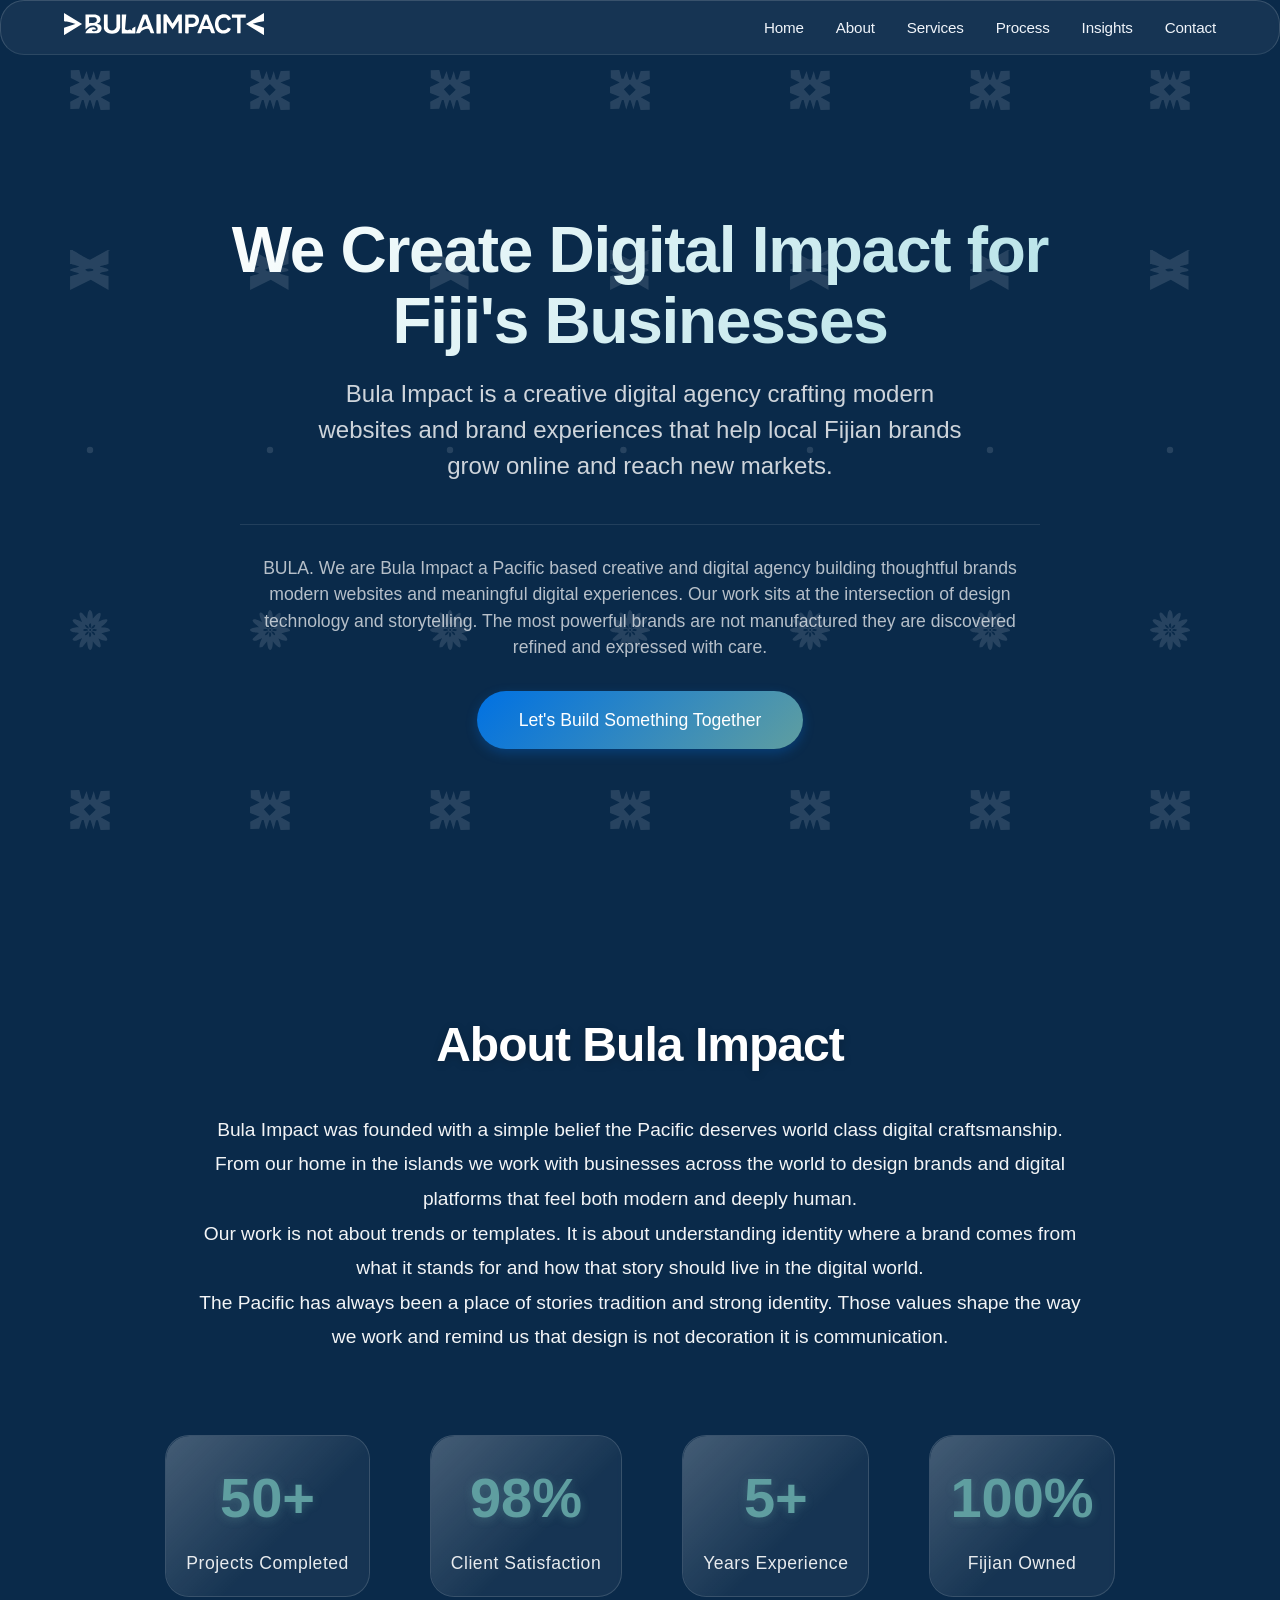
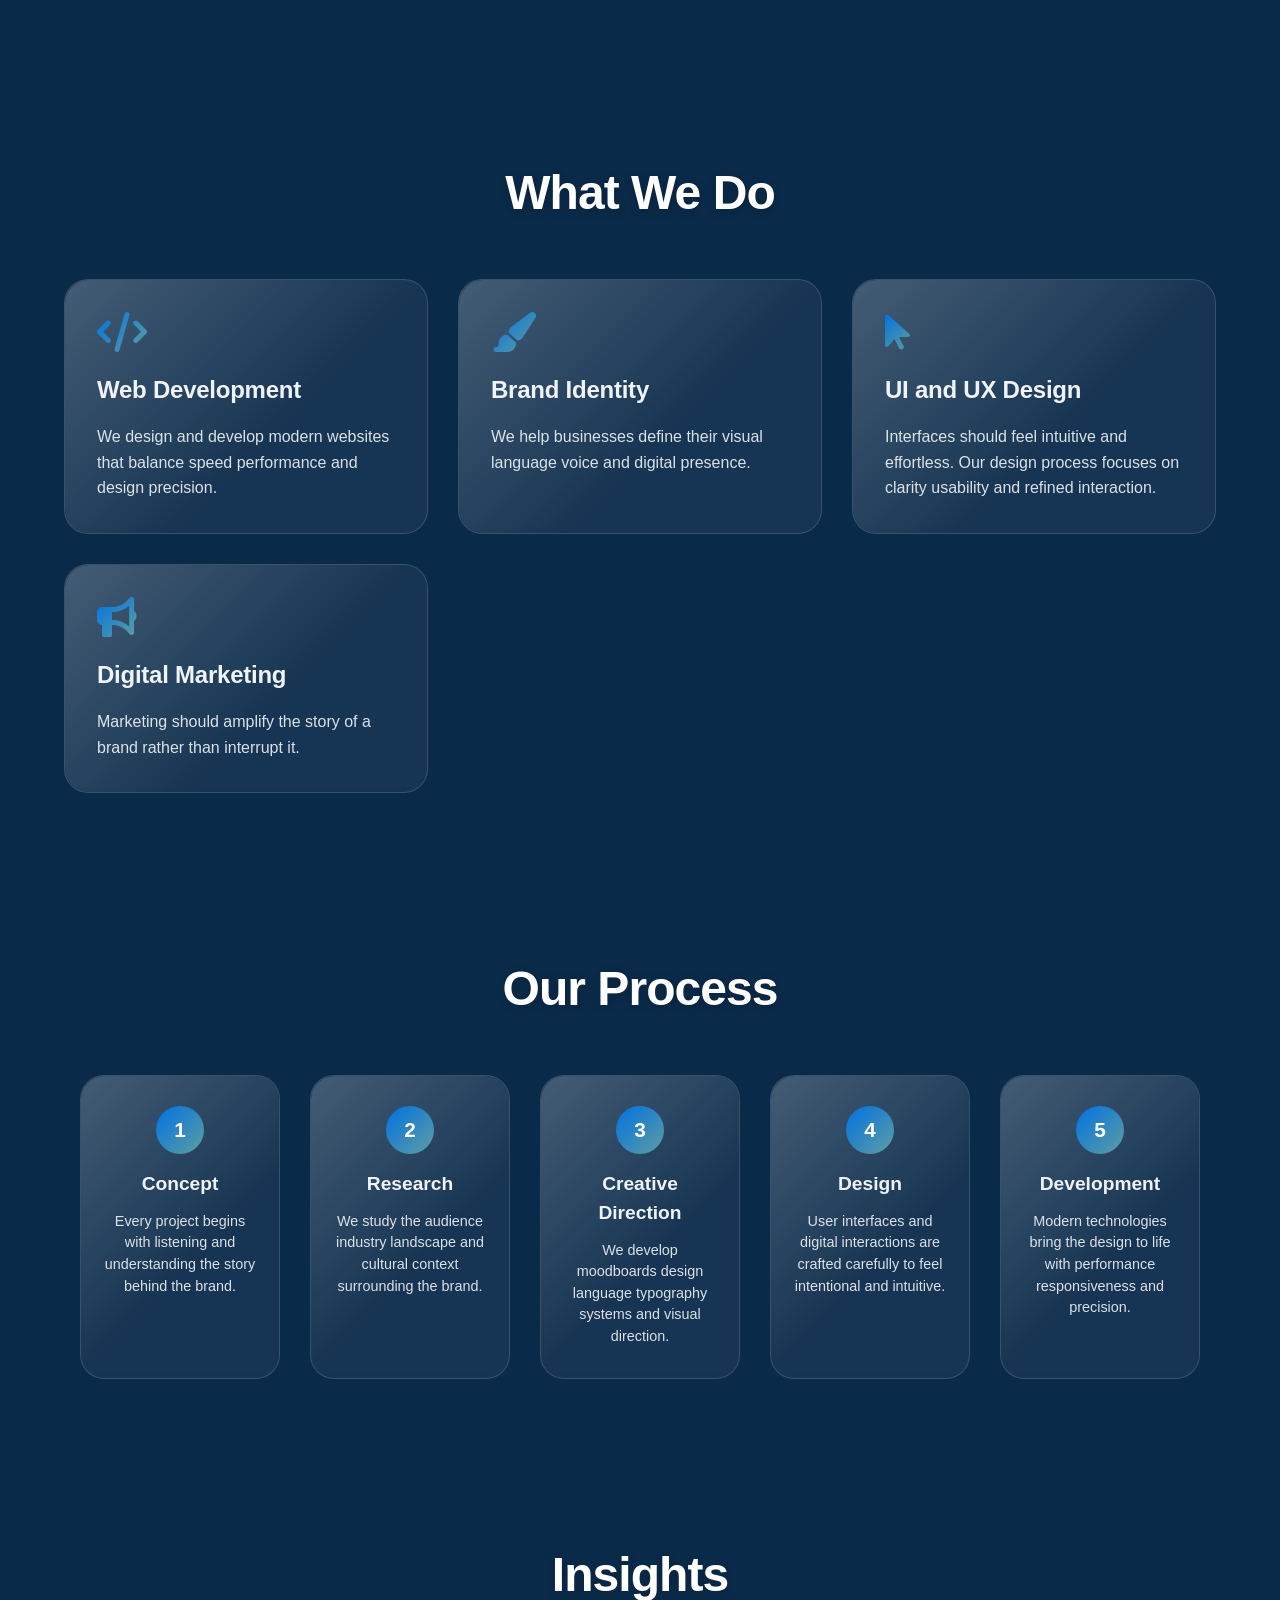
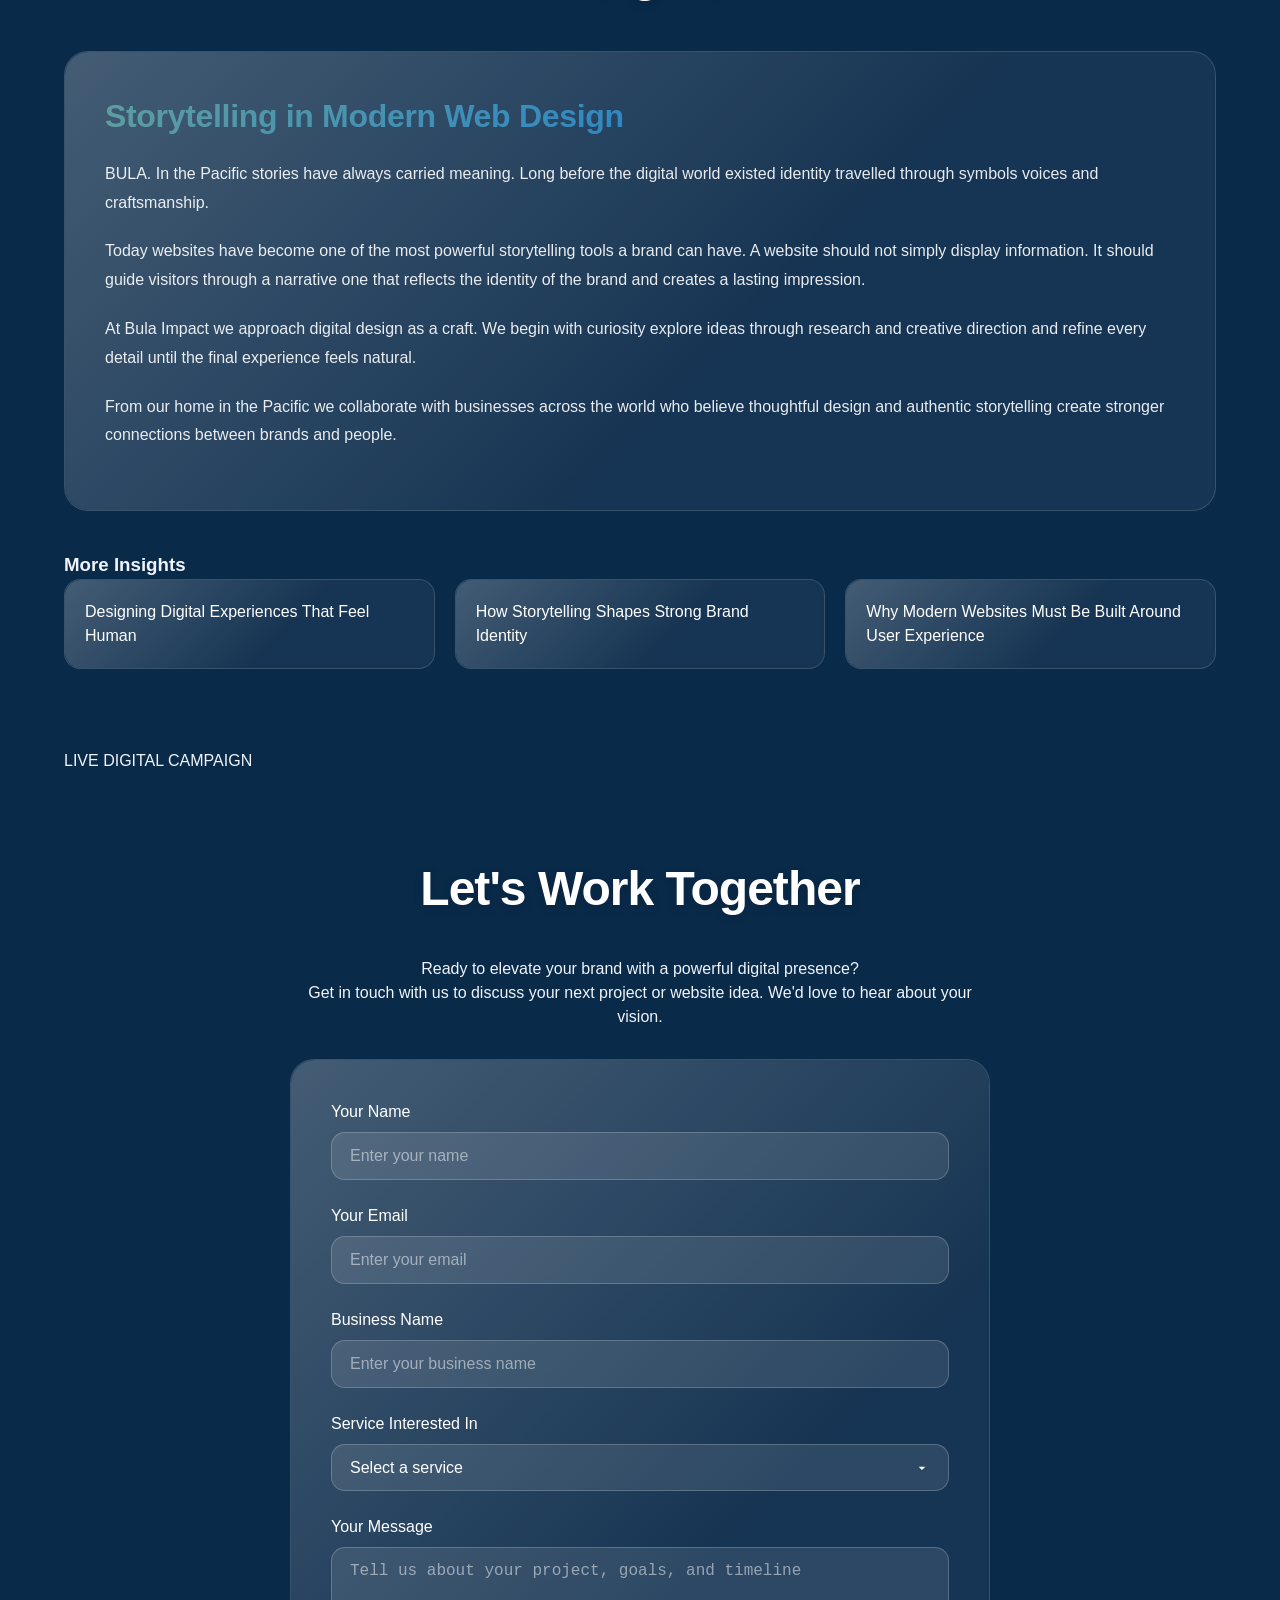
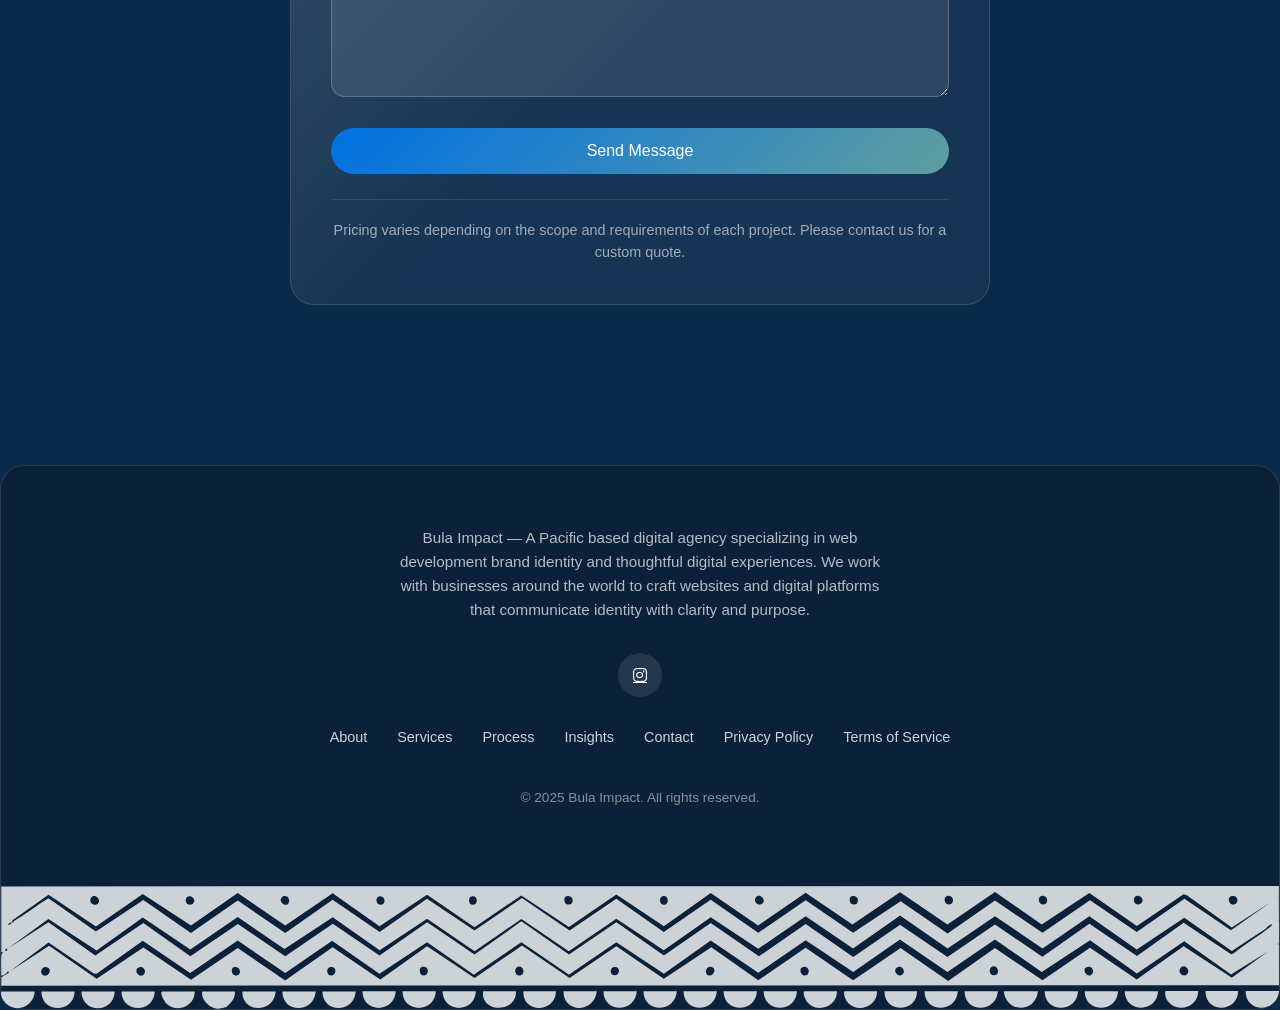
==== index.html @ a8e8593a "Add files via upload" ====
<!DOCTYPE html>
<html lang="en">
<head>
    <meta charset="UTF-8">
    <meta name="viewport" content="width=device-width, initial-scale=1.0">
    <title>Bula Impact – Digital Agency for Fiji</title>
    <link rel="stylesheet" href="style.css">
    <link rel="stylesheet" href="https://cdnjs.cloudflare.com/ajax/libs/font-awesome/6.4.0/css/all.min.css">
    <!-- Google AdSense -->
    <script async src="https://pagead2.googlesyndication.com/pagead/js/adsbygoogle.js?client=ca-pub-3616645892367242" crossorigin="anonymous"></script>

    <!-- Realistic liquid glass filter (subtle, no tint) -->
    <svg style="position: absolute; width: 0; height: 0; pointer-events: none;" xmlns="http://www.w3.org/2000/svg">
        <defs>
            <filter id="liquid-filter" color-interpolation-filters="sRGB">
                <feImage href="data:image/svg+xml,%3Csvg xmlns='http://www.w3.org/2000/svg' width='300' height='300' viewBox='0 0 300 300'%3E%3Cdefs%3E%3ClinearGradient id='r' x1='0%25' y1='0%25' x2='100%25' y2='0%25'%3E%3Cstop offset='0%25' stop-color='%23000'/%3E%3Cstop offset='100%25' stop-color='%23f00'/%3E%3C/linearGradient%3E%3ClinearGradient id='b' x1='0%25' y1='0%25' x2='0%25' y2='100%25'%3E%3Cstop offset='0%25' stop-color='%23000'/%3E%3Cstop offset='100%25' stop-color='%2300f'/%3E%3C/linearGradient%3E%3CradialGradient id='gloss'%3E%3Cstop offset='0%25' stop-color='%23fff' stop-opacity='0.1'/%3E%3Cstop offset='100%25' stop-color='%23fff' stop-opacity='0'/%3E%3C/radialGradient%3E%3C/defs%3E%3Crect width='300' height='300' fill='black'/%3E%3Crect width='300' height='300' fill='url(%23r)' /%3E%3Crect width='300' height='300' fill='url(%23b)' style='mix-blend-mode: screen;' /%3E%3Ccircle cx='150' cy='150' r='120' fill='url(%23gloss)' /%3E%3C/svg%3E" x="0" y="0" width="100%" height="100%" result="map" />
                <feDisplacementMap in="SourceGraphic" in2="map" scale="5" xChannelSelector="R" yChannelSelector="G" result="displaced" />
                <feGaussianBlur in="displaced" stdDeviation="0.8" result="blurred" />
                <feBlend in="SourceGraphic" in2="blurred" mode="normal" />
            </filter>
        </defs>
    </svg>
</head>
<body>
    <canvas id="background-canvas"></canvas>
    <div class="mobile-background" id="mobile-background"></div>
    
    <div class="content">
        <!-- HEADER (glass) -->
        <header>
            <div class="container">
                <div class="header-content">
                    <div class="logo">
                        <svg xmlns="http://www.w3.org/2000/svg" viewBox="0 0 575.41 63.76" preserveAspectRatio="xMidYMid meet">
                            <path fill="#ffffff" d="M295.17,4.13c1.66.46,15.16,23.06,17.25,26.21,2.91-2.45,15.19-25.7,16.72-25.7h10.04v53.2s-.72.77-.77.77h-8.23s-.77-.72-.77-.77V22.63l-16.73,24.66-16.73-23.12v34.44h-9.78V4.12c2.42.43,6.91-.59,9.01,0h-.01Z"/>
                            <path fill="#ffffff" d="M61.77,58.1c2.66-9.83,15.66-20.54,26.09-16.03,2.26.98,4.03,2.54,3.77,5.23h-7.98c-.37,0-3.25.84-3.35,1.3,1.73,6.51,15.41,4.52,16.44-1.58,1.22-7.17-5.32-10.62-11.53-11.05-10.26-.71-16.57,4.64-23.44,11.33V4.12h28.56c1.35,0,7.77,2.78,9.17,3.69,7.43,4.80,7.84,16.69-.22,21.19-.79.44-3.89.66-3.55,2.1.15.62,6.33,2.16,7.97,3.35,7.19,5.24,5.11,17.95-2.48,21.68-.61.30-4.96,1.96-5.24,1.96h-34.23.02ZM72.06,29.31c7.97-2.17,25.49,1.55,21.89-12.35-.59-2.27-4.04-4.61-6.19-4.61h-15.70v16.96Z"/>
                            <path fill="#ffffff" d="M.01,63.75v-21.07l32.42-11.31c.62-.83-6.90-2.73-7.61-2.93-3.34-.94-6.91-1.83-10.30-2.57-4.03-.88-10.03-1.14-13.65-2.30-.38-.12-.65-.35-.87-.68V.02l51.97,31.61L0,63.76h0Z"/>
                            <path fill="#ffffff" d="M575.41,0v22.87c0,.22-.58.57-.88.66-10.66,1.81-21.48,3.52-31.55,7.56l32.43,11.57v21.07l-51.97-32.13L575.41,0h0Z"/>
                            <path fill="#ffffff" d="M206.91,58.61l20.08-53.58c.79-1.38,11.79-1.41,12.89-.03l20.04,53.61h-10.04c-2.92-3.01-2.93-10.98-6.83-12.71-5.68-2.52-15.22,1.44-19.44,5.50-1,.96-5.41,7.22-6.16,7.22h-10.55,0ZM234.18,17.49l-1.55.76-9.25,24.42c5.75-1.91,11.19-5.58,17.50-5.14,0,0-6.70-20.04-6.70-20.04Z"/>
                            <path fill="#ffffff" d="M125.59,4.13v35.72c0,.31,1.40,4.41,1.69,5,3.05,6.31,13.39,6.99,18.64,2.97,1.39-1.07,4.89-5.90,4.89-7.45V4.90c0-.05.72-.77.77-.77h9.26s.77.72.77.77v37.52c0,.44-2.61,6.93-3.07,7.72-7.36,12.50-32.79,11.99-40.90.72-.67-.93-2.86-5.50-2.86-6.39V4.89c0-.05.72-.77.77-.77h10.04Z"/>
                            <path fill="#ffffff" d="M434.39,58.61h-9.52c-2.74-3.54-3.19-8.25-5.39-12.09-.85-.51-17.83-.53-19.85-.28-.63.08-1.04-.04-1.52.54-1.51,1.82-2.36,8.32-3.70,10.66-.27.47-.98,1.17-1.45,1.17h-8.23c-.68,0-1.05-2.01-.67-2.70l19.41-50.41c.74-1.13,11.47-2.07,11.61,1.20,4.80,15.99,14.38,32.73,18.81,48.55.31,1.12.67,2.17.49,3.36h.01ZM416.38,37.54l-7.46-20.57-7.98,20.57h15.44Z"/>
                            <path fill="#ffffff" d="M372.37,4.64c12.70,1.51,19.28,12.02,14.91,24.15-4.54,12.60-17.48,11.27-28.55,11.83v16.71c0,1.66-7.60,1.55-9.01,1.29-.59-.11-1.05-.17-1.20-.86l.43-53.12c7.40.64,16.19-.86,23.42,0ZM358.22,30.86h13.64c.19,0,2.90-1.54,3.31-1.83,5.11-3.68,4.92-11.83-.79-14.56-.42-.20-2.84-1.08-3.03-1.08h-13.12v17.48h-.01Z"/>
                            <path fill="#ffffff" d="M468.72,16.10c-.82-.89-4.68-2.27-5.99-2.50-15.89-2.72-21.90,14.78-16.42,27.20,3.84,8.71,13.96,12.15,21.55,5.73,1.05-.89,3.14-3.91,3.60-4.14,1.79-.90,6.50,2.22,8.53,2.82-1.73,8.57-11.89,13.71-20.13,13.91-21.18.51-28.87-18.95-24.27-37.12,4.18-16.52,24.09-23.45,37.88-13.98,1.87,1.28,7.24,6.87,6.68,9.10-.30,1.20-6.80,3.99-7.94,3.93-2.02-.10-2.42-3.81-3.48-4.96h-.01,0Z"/>
                            <path fill="#ffffff" d="M166.25,4.64l12.87-.51-3.62,42.90c1.83,1.22,4.20,2.28,6.44,2.37,2.90.12,6.87-1.83,8.72-1.58.96.13,6.07,4.46,5.87,1.39-.07-1.12-1.58-2.53-.70-3.95.60-.96,7.97-5.51,9.53-6.17v19.28s-.72.77-.77.77h-38.34V4.65h0Z"/>
                            <path fill="#ffffff" d="M522.92,4.64v8.74h-14.93v44.46s-.72.77-.77.77h-9.01V14.15c0-.05-.72-.77-.77-.77h-14.15c-.82-3.02-.51-5.72,0-8.74,0,0,39.63,0,39.63,0Z"/>
                            <path fill="#ffffff" d="M276.90,58.61h-9.52s-.77-.72-.77-.77V4.90c0-.05.72-.77.77-.77h8.75c1.55,0,.42,6.29.45,7.37.22,8.69,1.31,17.60,1.37,26.28.05,6.96-.23,13.93-1.05,20.84h0Z"/>
                            <rect fill="#ffffff" x="266.61" y="4.13" width="11.35" height="54.81"/>
                        </svg>
                    </div>
                    <button class="mobile-menu-btn"><i class="fas fa-bars"></i></button>
                    <nav>
                        <ul>
                            <li><a href="index.html">Home</a></li>
                            <li><a href="about.html">About</a></li>
                            <li><a href="service.html">Services</a></li>
                            <li><a href="process.html">Process</a></li>
                            <li><a href="insights.html">Insights</a></li>
                            <li><a href="contact.html">Contact</a></li>
                        </ul>
                    </nav>
                </div>
            </div>
        </header>
        
        <!-- MAIN CONTENT -->
        <main class="container">
            <!-- Hero Section (spaced CTA) -->
            <section class="hero">
                <div class="hero-content">
                    <h1>We Create Digital Impact for Fiji's Businesses</h1>
                    <p class="subtitle">Bula Impact is a creative digital agency crafting modern websites and brand experiences that help local Fijian brands grow online and reach new markets.</p>
                    <p class="hero-support-text">BULA. We are Bula Impact a Pacific based creative and digital agency building thoughtful brands modern websites and meaningful digital experiences. Our work sits at the intersection of design technology and storytelling. The most powerful brands are not manufactured they are discovered refined and expressed with care.</p>
                    <a href="contact.html" class="cta-button">Let's Build Something Together</a>
                </div>
            </section>
            
            <!-- About Section -->
            <section class="section" id="about">
                <h2 class="section-title">About Bula Impact</h2>
                <div class="about-content">
                    <p>Bula Impact was founded with a simple belief the Pacific deserves world class digital craftsmanship.</p>
                    <p>From our home in the islands we work with businesses across the world to design brands and digital platforms that feel both modern and deeply human.</p>
                    <p>Our work is not about trends or templates. It is about understanding identity where a brand comes from what it stands for and how that story should live in the digital world.</p>
                    <p>The Pacific has always been a place of stories tradition and strong identity. Those values shape the way we work and remind us that design is not decoration it is communication.</p>
                </div>
                
                <div class="stats">
                    <div class="stat-item glass-card">
                        <span class="stat-number">50+</span>
                        <span class="stat-text">Projects Completed</span>
                    </div>
                    <div class="stat-item glass-card">
                        <span class="stat-number">98%</span>
                        <span class="stat-text">Client Satisfaction</span>
                    </div>
                    <div class="stat-item glass-card">
                        <span class="stat-number">5+</span>
                        <span class="stat-text">Years Experience</span>
                    </div>
                    <div class="stat-item glass-card">
                        <span class="stat-number">100%</span>
                        <span class="stat-text">Fijian Owned</span>
                    </div>
                </div>
            </section>
            
            <!-- Services Section -->
            <section class="section" id="services">
                <h2 class="section-title">What We Do</h2>
                <div class="services-grid">
                    <div class="service-card glass-card">
                        <i class="fas fa-code"></i>
                        <h3>Web Development</h3>
                        <p>We design and develop modern websites that balance speed performance and design precision.</p>
                    </div>
                    <div class="service-card glass-card">
                        <i class="fas fa-paint-brush"></i>
                        <h3>Brand Identity</h3>
                        <p>We help businesses define their visual language voice and digital presence.</p>
                    </div>
                    <div class="service-card glass-card">
                        <i class="fas fa-mouse-pointer"></i>
                        <h3>UI and UX Design</h3>
                        <p>Interfaces should feel intuitive and effortless. Our design process focuses on clarity usability and refined interaction.</p>
                    </div>
                    <div class="service-card glass-card">
                        <i class="fas fa-bullhorn"></i>
                        <h3>Digital Marketing</h3>
                        <p>Marketing should amplify the story of a brand rather than interrupt it.</p>
                    </div>
                </div>
            </section>
            
            <!-- Process Section -->
            <section class="section" id="process">
                <h2 class="section-title">Our Process</h2>
                <div class="process-steps">
                    <div class="process-step glass-card">
                        <div class="number">1</div>
                        <h4>Concept</h4>
                        <p>Every project begins with listening and understanding the story behind the brand.</p>
                    </div>
                    <div class="process-step glass-card">
                        <div class="number">2</div>
                        <h4>Research</h4>
                        <p>We study the audience industry landscape and cultural context surrounding the brand.</p>
                    </div>
                    <div class="process-step glass-card">
                        <div class="number">3</div>
                        <h4>Creative Direction</h4>
                        <p>We develop moodboards design language typography systems and visual direction.</p>
                    </div>
                    <div class="process-step glass-card">
                        <div class="number">4</div>
                        <h4>Design</h4>
                        <p>User interfaces and digital interactions are crafted carefully to feel intentional and intuitive.</p>
                    </div>
                    <div class="process-step glass-card">
                        <div class="number">5</div>
                        <h4>Development</h4>
                        <p>Modern technologies bring the design to life with performance responsiveness and precision.</p>
                    </div>
                </div>
            </section>

            <!-- Insights Article -->
            <section class="section insights-section" id="insights">
                <h2 class="section-title">Insights</h2>
                <div class="insight-article glass-card">
                    <h3>Storytelling in Modern Web Design</h3>
                    <p>BULA. In the Pacific stories have always carried meaning. Long before the digital world existed identity travelled through symbols voices and craftsmanship.</p>
                    <p>Today websites have become one of the most powerful storytelling tools a brand can have. A website should not simply display information. It should guide visitors through a narrative one that reflects the identity of the brand and creates a lasting impression.</p>
                    <p>At Bula Impact we approach digital design as a craft. We begin with curiosity explore ideas through research and creative direction and refine every detail until the final experience feels natural.</p>
                    <p>From our home in the Pacific we collaborate with businesses across the world who believe thoughtful design and authentic storytelling create stronger connections between brands and people.</p>
                </div>

                <div class="more-insights">
                    <h3>More Insights</h3>
                    <ul>
                        <li class="glass-card"><a href="#">Designing Digital Experiences That Feel Human</a></li>
                        <li class="glass-card"><a href="#">How Storytelling Shapes Strong Brand Identity</a></li>
                        <li class="glass-card"><a href="#">Why Modern Websites Must Be Built Around User Experience</a></li>
                    </ul>
                </div>
            </section>

            <!-- AdSense Campaign -->
            <section class="campaign-screen">
                <div class="campaign-container">
                    <div class="campaign-title">LIVE DIGITAL CAMPAIGN</div>
                    <div class="campaign-display">
                        <ins class="adsbygoogle"
                             style="display:block"
                             data-ad-client="ca-pub-3616645892367242"
                             data-ad-slot="YOUR_AD_SLOT_ID"
                             data-ad-format="auto"
                             data-full-width-responsive="true"></ins>
                    </div>
                </div>
            </section>
            <script>(adsbygoogle = window.adsbygoogle || []).push({});</script>
            
            <!-- Contact Section -->
            <section class="section" id="contact">
                <h2 class="section-title">Let's Work Together</h2>
                <div class="contact-content">
                    <p>Ready to elevate your brand with a powerful digital presence?</p>
                    <p>Get in touch with us to discuss your next project or website idea. We'd love to hear about your vision.</p>
                    
                    <div class="contact-form glass-card">
                        <form action="https://formspree.io/f/xvgdodbl" method="POST">
                            <div class="form-group">
                                <label for="name">Your Name</label>
                                <input type="text" id="name" name="name" placeholder="Enter your name" required>
                            </div>
                            <div class="form-group">
                                <label for="email">Your Email</label>
                                <input type="email" id="email" name="email" placeholder="Enter your email" required>
                            </div>
                            <div class="form-group">
                                <label for="business">Business Name</label>
                                <input type="text" id="business" name="business" placeholder="Enter your business name">
                            </div>
                            <div class="form-group">
                                <label for="service">Service Interested In</label>
                                <select id="service" name="service" required>
                                    <option value="">Select a service</option>
                                    <option value="website">Website Design</option>
                                    <option value="branding">Branding</option>
                                    <option value="marketing">Digital Marketing</option>
                                    <option value="ecommerce">E-commerce</option>
                                    <option value="seo">SEO</option>
                                    <option value="other">Other</option>
                                </select>
                            </div>
                            <div class="form-group">
                                <label for="message">Your Message</label>
                                <textarea id="message" name="message" placeholder="Tell us about your project, goals, and timeline" required></textarea>
                            </div>
                            <button type="submit" class="submit-btn">Send Message</button>
                            <p class="pricing-note">Pricing varies depending on the scope and requirements of each project. Please contact us for a custom quote.</p>
                        </form>
                    </div>
                </div>
            </section>
        </main>
        
        <!-- FOOTER (single wave SVG) -->
        <footer>
            <div class="footer-svg">
                <svg viewBox="0 0 1532.36 147.3" xmlns="http://www.w3.org/2000/svg">
                    <path fill="#ffffff" d="M.34,79.49L.31.49l1532-.49c-.19,13.32-.06,26.66.01,40l-.99,1.49,1,.51c.04,8.65.03,17.35,0,26-2.33,1.2-3.04,2.36,0,2-.04,16.32.05,32.68.02,49L.35,119.49c-.06-3.32.08-6.68,0-10l9-5.51c-.68-4.22-2.32.28-3.22.84-1.81,1.11-3.57,2.44-5.78,2.67-.06-6.91-.6-15.29,0-22,.23-2.63,0-3.75,2-5.99H.34ZM15.66,41.87c14.16-8.18,27.11-18.54,41.15-27.07l56.92,39.68,56.92-37.84,57.02,39.67,56.14-38.84,57.03,38.93,56.78-39.91,56.36,38.69,56.82-39.81,56.93,37.97,56.92-38.84,57.11,38.79,56.05-38.01,56.84,39.83,56.32-38.71,57.01,39.65,56.84-38.86,56.91,39.01,57-38.06,56.25,38.84,56.83-39.52,57.02,38.61,56.91-39.01,56.08,37.98,57.17-39.85,55.87,37.87,47.43-33.55-46.48,30.2-53.92-38.74-3.99-.94-55.9,37.88-57.03-39.62-57.08,37.83-56.07-39.03-56.99,39.02-56.85-38.75-57.1,38.87-56.06-38.14-57,39.14-56.85-38.88-56.13,39.87-57.03-37.91-56.9,39-57.02-38.03-56.14,38.06-56.93-38.99-57.01,38-56.15-39.8-56.83,38.84-57.02-38.93-56.03,39.03-57.9-38.04-56.13,39.04L56.99,10.61,13.33,41.51c.49,5.14,2.14.47,2.33.36ZM116.07,21.21c4.87-4.87-3.52-12.84-7.85-7.35s3.76,11.44,7.85,7.35ZM230.08,21.17c6.68-6.73-7.93-14.1-8.72-4.18-.42,5.26,5.85,7.07,8.72,4.18ZM336.57,13.64c-5.41,6.21,8.29,14.03,8.85,4.24.33-5.84-6.24-7.24-8.85-4.24ZM453.03,12.52c-4.8,1.42-3.67,11.89,3.59,9.66,5.79-1.77,3.46-11.75-3.59-9.66ZM564.03,12.48c-3.84,1.13-3.83,8.53,0,9.66,8.62,2.54,8.61-12.21,0-9.66ZM677.98,12.43c-4.17,1.45-3.06,9.37,1.87,9.86,8.37.84,7.15-13-1.87-9.86ZM793.03,12.41c-3.84,1.13-3.83,8.53,0,9.66,8.62,2.54,8.61-12.21,0-9.66ZM913.07,20.95c4.87-4.87-3.52-12.84-7.85-7.35s3.76,11.44,7.85,7.35ZM1019.98,12.32c-3.96,1.39-2.71,8.55,1.04,9.68,8.92,2.69,8.58-13.06-1.04-9.68ZM1133.98,12.29c-4.17,1.45-3.06,9.37,1.87,9.86,8.37.84,7.15-13-1.87-9.86ZM1246.98,12.25c-3.84,1.33-3.31,8.39,1.06,9.66,8.96,2.61,8.52-12.98-1.06-9.66ZM1367.08,20.81c6.68-6.73-7.93-14.1-8.72-4.18-.42,5.26,5.85,7.07,8.72,4.18ZM1481.08,20.77c3.07-3.10,1.39-9.18-4.26-8.85-9.75.56-2.22,15.39,4.26,8.85ZM1529.82,13v1c.65-.33.65-.67,0-1ZM1515.97,51.64c-13.42,8.73-26.86,17.41-40.13,26.36l-57.01-39.96-57.01,38-56.81-39.81-56.17,38.84-57.01-38.91-56.8,38.83-57.02-39.69-56.33,39.69-56.85-38.81-56.9,39.03-56.94-37.8-56.31,39.65-56.85-37.91-57.01,39.13-56.84-38.8-56.15,38.81-57.01-39.06-56.81,37.95-56.27-39.85-57.88,38.08-56.06-38.12-56.82,38.95-57.02-38.61-55.36,39.7-57.8-37.83L8.33,74.98l48.5-31.44,56.19,39.71,57.66-38.74,56.31,39.7,57.01-38.68,56.84,38.78,57-38.92,56,37.91,57.15-39.81,56.69,38.64,56.3-39.73,57.03,39.7,56.83-38.52,57.02,39.61,56.13-38.9,57.82,39.95,56.04-38.78,57.03,39.71,56.12-38.83,56.85,38.74,56.99-38.97,56.85,38.8,56.31-39.65,57.04,38.66,56.02-39.74,56.96,37.63,2.65-.94c13.74-11.4,29.78-20.22,43.58-31.46.82-.67,3.17-2.16,2.59-3.4-3.76.54-5.89,4.33-7.87,5.62ZM12.32,43.49c-2.36-.38-2.84,2.73-4.97,3.51.93.22,6.64-1.77,4.97-3.51ZM10.35,102.48l47.33-30.85,56.94,39.67,56.06-37.67,57.11,38.79,56.04-37.97,56.85,38.75,56.97-39.69,57.04,38.71,56.14-39.84,57.02,37.88,56.82-38.78,57.12,38.83,56.03-38.01,56.93,38.94,56.91-37.84,56.33,39.61,56.82-38.84,56.93,38.99,56.92-38.96,57.01,39.79,56.13-39.58,57.02,38.62,56.91-39.01,56.08,37.97,56.21-39.86,57.8,37.83,43.46-31.49-44.43,27.56-56.05-39.69-56.8,38.56-56.18-39.84-57.95,38.02-56.07-38.98-57.01,38.99-56.93-39.02-56.03,39.04-57.02-38.04-56.83,38.94-56.99-38.65-56.16,39.82-57.01-37.88-56.9,38.98-56.96-38.89-57.1,38.94-56.05-38.95-57.01,37.94-56.83-39.77-56.12,38.83-57.04-38.96-56.99,38.95-56.86-38.83-55.37,39.76-3.22-.36-54.4-37.31L10.35,102.48ZM7.33,75.5c-1.09-1.09-3.08.9-1.99,1.99s3.08-.9,1.99-1.99ZM3.84,78.49v1c.65-.33.65-.67,0-1ZM621,96.51c-6.11.54-6.05,11.14.74,10.8,7.58-.38,5.16-11.32-.74-10.8ZM1190,96.32c-6.11.54-6.05,11.14.74,10.8,7.58-.38,5.16-11.32-.74-10.8ZM1422.11,105.79c4.9-4.94-3.31-13.56-7.84-7.32-4.16,5.73,3.71,11.49,7.84,7.32ZM49.59,106.23c5.13,5.15,12.49-4.86,6.77-8.26s-10.89,4.13-6.77,8.26ZM171.1,106.19c4.12-4.14-.92-11.75-6.77-8.26-5.72,3.41,1.64,13.41,6.77,8.26ZM278.98,97.53c-3.5,1.23-3.1,8.92,2.09,9.71,8.09,1.22,6.96-12.9-2.09-9.71ZM394.05,97.56c-3.72,1.12-4.17,8.07.28,9.4,8.13,2.42,9.64-12.38-.28-9.4ZM503.98,97.47c-2.92.97-2.95,9.77,2.87,9.77,6.76,0,7.1-13.07-2.87-9.77ZM734.05,97.46c-3.72,1.12-4.17,8.07.28,9.4,8.13,2.42,9.64-12.38-.28-9.4ZM846.59,105.98c5.13,5.15,12.49-4.86,6.77-8.26s-10.89,4.13-6.77,8.26ZM961.01,97.34c-4.26,1.5-2.48,9.44,1.87,9.87,8.41.82,7.1-13.03-1.87-9.87ZM1081.1,105.9c4.12-4.14-.92-11.75-6.77-8.26s1.64,13.41,6.77,8.26ZM1308.1,105.83c4.12-4.14-.92-11.75-6.77-8.26s1.64,13.41,6.77,8.26Z"/>
                    <path fill="#ffffff" d="M232.35,126.42c.44,17.95-21.68,26.92-34.53,14.05-2.07-2.07-8.8-14.03-3.97-14.03h38.5Z"/>
                    <path fill="#ffffff" d="M136.35,126.45c-1.26,26.32-39.01,27.18-40,.01h40Z"/>
                    <path fill="#ffffff" d="M1002.35,126.17c.68,21.08-29.32,27.91-38.17,8.68-.69-1.5-3.43-8.67-.33-8.67h38.5Z"/>
                    <path fill="#ffffff" d="M521.35,126.33c-.92,26.13-39.6,26.86-40,.01h40Z"/>
                    <path fill="#ffffff" d="M1387.35,126.05c-.71,26.24-39.11,26.82-40,.01h40Z"/>
                    <path fill="#ffffff" d="M280.35,126.4c.67,5.58-1.48,9.49-4.95,13.55-.51.6-4.95,5.03-5.27,5.21-.42.23-8.75,2.11-9.23,2.13-9.67.39-21.66-10.6-19.55-20.88h39Z"/>
                    <path fill="#ffffff" d="M184.35,126.43c-1,26.39-39.04,26.74-40,.01h40Z"/>
                    <path fill="#ffffff" d="M88.35,126.46c-1.12,26.08-39.51,26.9-40,.01h40Z"/>
                    <path fill="#ffffff" d="M329.35,126.39c-1.88,25.9-40.32,27.17-40,.01h40Z"/>
                    <path fill="#ffffff" d="M1339.35,126.06c-.95,26.01-39.37,27.01-40,.01h40Z"/>
                    <path fill="#ffffff" d="M569.35,126.31c-.86,26.21-39.32,26.79-40,.01h40Z"/>
                    <path fill="#ffffff" d="M617.35,126.29c1.45,23-34.62,27.31-39.36,5.78-.28-1.26.07-5.77.36-5.77h39Z"/>
                    <path fill="#ffffff" d="M906.35,126.2c-1.12,26.08-39.51,26.9-40,.01h40Z"/>
                    <path fill="#ffffff" d="M1435.35,126.03c.61,14.55-14.71,23.83-27.99,18.50-6.67-2.68-13.31-11.16-11.01-18.49h39Z"/>
                    <path fill="#ffffff" d="M1291.35,126.08c-1.12,26.08-39.51,26.9-40,.01h40Z"/>
                    <path fill="#ffffff" d="M954.35,126.19c-.96,26.08-39.29,26.87-40,.01h40Z"/>
                    <path fill="#ffffff" d="M1050.35,126.15c.82,17.78-22.31,26.92-34.53,14.04-3.08-3.25-6.10-9.64-4.47-14.03h39Z"/>
                    <path fill="#ffffff" d="M1532.35,126c-1.9,26.03-40.17,26.9-40,.01h40Z"/>
                    <path fill="#ffffff" d="M665.35,126.28c-.03,26.15-40.10,27.13-39,.01h39Z"/>
                    <path fill="#ffffff" d="M425.35,126.36c-1.95,26.17-39.6,26.82-40,.01h40Z"/>
                    <path fill="#ffffff" d="M473.35,126.34c-1.63,26.11-39.42,26.91-40,.01h40Z"/>
                    <path fill="#ffffff" d="M3.35,126.49h2c11.65,0,23.35-.01,35,0-.69,15.16-17.21,25.12-30.70,17.21-5.02-2.94-11.05-10.57-9.36-16.67.33-1.20,2.66-.26,3.06-.54Z"/>
                    <path fill="#ffffff" d="M714.35,126.26c-2.51,26.03-39.94,27.19-40,.01h40Z"/>
                    <path fill="#ffffff" d="M762.35,126.25c-2,26.30-39.80,26.67-40,.01h40Z"/>
                    <path fill="#ffffff" d="M810.35,126.23c-1.95,26.17-39.60,26.82-40,.01h40Z"/>
                    <path fill="#ffffff" d="M1195.35,126.11c-1.82,26.16-39.95,26.66-40,.01h40Z"/>
                    <path fill="#ffffff" d="M377.35,126.37c-1.92,26.18-39.88,26.67-40,.01h40Z"/>
                    <path fill="#ffffff" d="M1483.35,126.02c-.08,26.29-39.67,26.96-39,.01h39Z"/>
                    <path fill="#ffffff" d="M1243.35,126.09c-2.82,26.40-37.84,26.61-41,.01h41Z"/>
                    <path fill="#ffffff" d="M858.35,126.22c-2.03,26.14-39.34,26.87-40,.01h40Z"/>
                    <path fill="#ffffff" d="M1147.35,126.12c-1.92,26.18-39.88,26.67-40,.01h40Z"/>
                    <path fill="#ffffff" d="M1098.35,126.14c0,26.28-39.73,26.84-39,.01h39Z"/>
                    <path fill="#ffffff" d="M1532.34,70c-3.04.36-2.33-.80,0-2,0,.56,0,1.40,0,2Z"/>
                    <path fill="#ffffff" d="M1532.33,42l-1-.51.99-1.49c0,.59,0,1.42,0,2Z"/>
                    <path fill="#ffffff" d="M1529.82,13c.65.33.65.67,0,1v-1Z"/>
                </svg>
            </div>
            <div class="footer-content container">
                <p class="footer-description">Bula Impact — A Pacific based digital agency specializing in web development brand identity and thoughtful digital experiences. We work with businesses around the world to craft websites and digital platforms that communicate identity with clarity and purpose.</p>
                <div class="social-icons">
                    <a href="https://www.instagram.com/bulaimpact/" target="_blank" rel="noopener"><i class="fab fa-instagram"></i></a>
                </div>
                <div class="footer-links">
                    <a href="about.html">About</a>
                    <a href="service.html">Services</a>
                    <a href="process.html">Process</a>
                    <a href="insights.html">Insights</a>
                    <a href="contact.html">Contact</a>
                    <a href="privacy-policy.html">Privacy Policy</a>
                    <a href="terms.html">Terms of Service</a>
                </div>
                <p class="footer-text">© 2025 Bula Impact. All rights reserved.</p>
            </div>
        </footer>
    </div>

    <script src="script.js"></script>
</body>
</html>
---- style.css ----
/* ===== RESET & BASE ===== */
* {
  margin: 0;
  padding: 0;
  box-sizing: border-box;
}

body {
  background: #0a2a4a; /* solid dark blue from color.css */
  color: #f0f4fa;
  font-family: -apple-system, BlinkMacSystemFont, 'Segoe UI', Roboto, Helvetica, Arial, sans-serif;
  font-weight: 400;
  line-height: 1.5;
  -webkit-font-smoothing: antialiased;
  -moz-osx-font-smoothing: grayscale;
  overflow-x: hidden;
}

/* ===== BACKGROUND CANVAS ===== */
#background-canvas {
  position: fixed;
  top: 0;
  left: 0;
  width: 100%;
  height: 100%;
  z-index: -1;
  opacity: 0.12;
  pointer-events: none;
  filter: hue-rotate(0deg);
  animation: hueRotate 30s linear infinite;
}

@keyframes hueRotate {
  0% { filter: hue-rotate(0deg); }
  50% { filter: hue-rotate(30deg); }
  100% { filter: hue-rotate(0deg); }
}

.mobile-background {
  display: none;
}

/* ===== CONTENT WRAPPER ===== */
.content {
  position: relative;
  z-index: 10;
  min-height: 100vh;
}

/* ===== CONTAINER ===== */
.container {
  max-width: 1200px;
  margin: 0 auto;
  padding: 0 24px;
}

/* ===== GLASS CARD STYLES with LIQUID FILTER ===== */
.glass-card,
header,
.service-card,
.process-step,
.insight-article,
.contact-form,
footer {
  backdrop-filter: url(#liquid-filter) blur(2px);
  -webkit-backdrop-filter: url(#liquid-filter) blur(2px);
  background: rgba(255, 255, 255, 0.05);
  border: 1px solid rgba(255, 255, 255, 0.15);
  border-radius: 24px;
  transition: all 0.3s ease;
}

/* Glossy overlay for all glass cards */
.glass-card {
  position: relative;
  overflow: hidden;
}

.glass-card::after {
  content: '';
  position: absolute;
  top: 0;
  left: 0;
  width: 100%;
  height: 100%;
  background: linear-gradient(135deg, rgba(255,255,255,0.2) 0%, rgba(255,255,255,0) 60%);
  pointer-events: none;
  border-radius: inherit;
  z-index: 1;
}

.glass-card > * {
  position: relative;
  z-index: 2;
}

/* Header specific */
header {
  position: sticky;
  top: 0;
  z-index: 100;
  padding: 12px 0;
  animation: slideDown 0.6s ease-out;
  border-bottom: 1px solid rgba(255,255,255,0.1);
}

@keyframes slideDown {
  from { transform: translateY(-100%); opacity: 0; }
  to { transform: translateY(0); opacity: 1; }
}

.header-content {
  display: flex;
  justify-content: space-between;
  align-items: center;
}

.logo {
  width: 200px;
}

.logo svg {
  width: 100%;
  height: auto;
  fill: #ffffff;
  transition: fill 0.3s ease;
}

.logo:hover svg {
  fill: #5f9ea0;
}

nav ul {
  display: flex;
  list-style: none;
  gap: 32px;
}

nav a {
  text-decoration: none;
  color: #f0f4fa;
  font-weight: 500;
  font-size: 0.95rem;
  transition: color 0.2s ease;
  position: relative;
  letter-spacing: -0.01em;
}

nav a:hover {
  color: #5f9ea0;
}

nav a::after {
  content: '';
  position: absolute;
  width: 0;
  height: 1px;
  bottom: -4px;
  left: 0;
  background: #5f9ea0;
  transition: width 0.2s ease;
}

nav a:hover::after {
  width: 100%;
}

.mobile-menu-btn {
  display: none;
  background: none;
  border: none;
  font-size: 1.5rem;
  color: #ffffff;
  cursor: pointer;
}

/* ===== HERO SECTION (no glass) ===== */
.hero {
  text-align: center;
  padding: 160px 0 120px;
  background: transparent;
  margin-bottom: 60px;
  animation: fadeInUp 1s ease-out;
}

@keyframes fadeInUp {
  from { opacity: 0; transform: translateY(30px); }
  to { opacity: 1; transform: translateY(0); }
}

.hero h1 {
  font-size: 4rem;
  font-weight: 600;
  letter-spacing: -0.02em;
  max-width: 900px;
  margin: 0 auto 20px;
  line-height: 1.1;
  background: linear-gradient(135deg, #fff, #b0e0e6);
  -webkit-background-clip: text;
  -webkit-text-fill-color: transparent;
  background-clip: text;
}

.subtitle {
  font-size: 1.5rem;
  color: rgba(255, 255, 255, 0.8);
  max-width: 650px;
  margin: 0 auto 40px;
  font-weight: 400;
}

.hero-support-text {
  font-size: 1.1rem;
  color: rgba(255, 255, 255, 0.7);
  max-width: 800px;
  margin: 40px auto 0;
  border-top: 1px solid rgba(255, 255, 255, 0.1);
  padding-top: 30px;
}

.cta-button {
  display: inline-block;
  background: linear-gradient(135deg, #0071e3, #5f9ea0);
  color: white;
  border: none;
  padding: 16px 42px;
  border-radius: 40px;
  font-weight: 500;
  font-size: 1.1rem;
  text-decoration: none;
  transition: all 0.3s ease;
  box-shadow: 0 4px 12px rgba(0, 113, 227, 0.3);
  animation: pulseGlow 2s infinite;
  margin-top: 30px;
}

@keyframes pulseGlow {
  0% { box-shadow: 0 4px 12px rgba(0, 113, 227, 0.3); }
  50% { box-shadow: 0 8px 24px rgba(95, 158, 160, 0.5); }
  100% { box-shadow: 0 4px 12px rgba(0, 113, 227, 0.3); }
}

.cta-button:hover {
  transform: scale(1.05) translateY(-2px);
  background: linear-gradient(135deg, #5f9ea0, #0071e3);
}

/* ===== SECTIONS ===== */
.section {
  padding: 80px 0;
  opacity: 0;
  transform: translateY(30px);
  transition: opacity 0.8s ease, transform 0.8s ease;
}

.section.visible {
  opacity: 1;
  transform: translateY(0);
}

.section-title {
  text-align: center;
  font-size: 3rem;
  font-weight: 600;
  letter-spacing: -0.02em;
  margin-bottom: 2rem;
  color: #ffffff;
  text-shadow: 0 2px 10px rgba(0,0,0,0.2);
}

/* ===== ABOUT CONTENT ===== */
.about-content {
  max-width: 900px;
  margin: 0 auto;
  text-align: center;
  font-size: 1.2rem;
  line-height: 1.8;
  color: rgba(255, 255, 255, 0.95);
}

/* ===== STATS ===== */
.stats {
  display: flex;
  justify-content: center;
  flex-wrap: wrap;
  gap: 60px;
  margin-top: 80px;
  text-align: center;
}

.stat-item {
  padding: 20px;
  animation: float 6s ease-in-out infinite;
  background: rgba(255,255,255,0.05);
  border: 1px solid rgba(255,255,255,0.15);
  border-radius: 24px;
  backdrop-filter: url(#liquid-filter) blur(2px);
  -webkit-backdrop-filter: url(#liquid-filter) blur(2px);
}

.stat-item:nth-child(2) { animation-delay: 0.2s; }
.stat-item:nth-child(3) { animation-delay: 0.4s; }
.stat-item:nth-child(4) { animation-delay: 0.6s; }

@keyframes float {
  0% { transform: translateY(0px); }
  50% { transform: translateY(-10px); }
  100% { transform: translateY(0px); }
}

.stat-number {
  font-size: 3.5rem;
  font-weight: 600;
  color: #5f9ea0;
  display: block;
  margin-bottom: 10px;
  text-shadow: 0 2px 10px rgba(95, 158, 160, 0.3);
}

.stat-text {
  font-size: 1.1rem;
  color: rgba(255, 255, 255, 0.9);
  letter-spacing: 0.5px;
}

/* ===== SERVICES GRID ===== */
.services-grid {
  display: grid;
  grid-template-columns: repeat(auto-fit, minmax(300px, 1fr));
  gap: 30px;
  margin-top: 50px;
}

.service-card {
  padding: 32px;
  animation: cardAppear 0.6s ease-out forwards;
  opacity: 0;
  transform: translateY(20px);
}

.service-card:nth-child(1) { animation-delay: 0.1s; }
.service-card:nth-child(2) { animation-delay: 0.2s; }
.service-card:nth-child(3) { animation-delay: 0.3s; }
.service-card:nth-child(4) { animation-delay: 0.4s; }

@keyframes cardAppear {
  to { opacity: 1; transform: translateY(0); }
}

.service-card:hover {
  transform: translateY(-10px) scale(1.02);
  box-shadow: 0 20px 40px rgba(0, 0, 0, 0.3);
  border-color: #5f9ea0;
  background: rgba(255, 255, 255, 0.1);
}

.service-card i {
  font-size: 2.5rem;
  background: linear-gradient(135deg, #0071e3, #5f9ea0);
  -webkit-background-clip: text;
  -webkit-text-fill-color: transparent;
  background-clip: text;
  margin-bottom: 20px;
  transition: transform 0.3s ease;
}

.service-card:hover i {
  transform: scale(1.1) rotate(5deg);
}

.service-card h3 {
  font-size: 1.5rem;
  margin-bottom: 16px;
  font-weight: 600;
  letter-spacing: -0.01em;
}

.service-card p {
  color: rgba(255, 255, 255, 0.85);
  line-height: 1.6;
}

/* ===== PROCESS STEPS ===== */
.process-steps {
  display: flex;
  flex-wrap: wrap;
  justify-content: center;
  gap: 30px;
  margin-top: 50px;
}

.process-step {
  padding: 30px 20px;
  width: 200px;
  text-align: center;
  animation: stepAppear 0.5s ease-out forwards;
  opacity: 0;
  transform: scale(0.9);
}

.process-step:nth-child(1) { animation-delay: 0.1s; }
.process-step:nth-child(2) { animation-delay: 0.2s; }
.process-step:nth-child(3) { animation-delay: 0.3s; }
.process-step:nth-child(4) { animation-delay: 0.4s; }
.process-step:nth-child(5) { animation-delay: 0.5s; }

@keyframes stepAppear {
  to { opacity: 1; transform: scale(1); }
}

.process-step:hover {
  transform: scale(1.05) translateY(-5px);
  border-color: #5f9ea0;
  background: rgba(255, 255, 255, 0.1);
}

.process-step .number {
  display: inline-block;
  width: 48px;
  height: 48px;
  background: linear-gradient(135deg, #0071e3, #5f9ea0);
  border-radius: 50%;
  line-height: 48px;
  font-weight: 600;
  font-size: 1.3rem;
  margin-bottom: 16px;
  color: white;
  transition: transform 0.3s ease;
}

.process-step:hover .number {
  transform: rotate(360deg);
}

.process-step h4 {
  font-size: 1.2rem;
  margin-bottom: 12px;
  font-weight: 600;
}

.process-step p {
  color: rgba(255, 255, 255, 0.85);
  font-size: 0.9rem;
  line-height: 1.5;
}

/* ===== INSIGHTS ===== */
.insight-article {
  padding: 40px;
  margin: 40px 0;
}

.insight-article:hover {
  transform: translateY(-5px);
  border-color: #5f9ea0;
  box-shadow: 0 15px 30px rgba(0, 0, 0, 0.3);
}

.insight-article h3 {
  font-size: 2rem;
  font-weight: 600;
  letter-spacing: -0.01em;
  margin-bottom: 20px;
  background: linear-gradient(135deg, #5f9ea0, #0071e3);
  -webkit-background-clip: text;
  -webkit-text-fill-color: transparent;
  background-clip: text;
}

.insight-article p {
  color: rgba(255, 255, 255, 0.9);
  line-height: 1.8;
  margin-bottom: 20px;
}

.more-insights ul {
  list-style: none;
  display: grid;
  grid-template-columns: repeat(auto-fit, minmax(250px, 1fr));
  gap: 20px;
}

.more-insights li {
  background: rgba(255, 255, 255, 0.05);
  border: 1px solid rgba(255, 255, 255, 0.15);
  border-radius: 16px;
  padding: 20px;
  transition: all 0.3s ease;
  backdrop-filter: url(#liquid-filter) blur(2px);
  -webkit-backdrop-filter: url(#liquid-filter) blur(2px);
}

.more-insights li:hover {
  transform: translateX(5px);
  border-color: #5f9ea0;
  background: rgba(255, 255, 255, 0.1);
}

.more-insights a {
  color: white;
  text-decoration: none;
  font-weight: 500;
}

/* ===== CONTACT FORM ===== */
.contact-content {
  max-width: 700px;
  margin: 0 auto;
  text-align: center;
}

.contact-form {
  padding: 40px;
  margin-top: 30px;
  text-align: left;
  animation: slideUp 0.6s ease-out;
}

@keyframes slideUp {
  from { opacity: 0; transform: translateY(30px); }
  to { opacity: 1; transform: translateY(0); }
}

.form-group {
  margin-bottom: 24px;
}

.form-group label {
  display: block;
  margin-bottom: 8px;
  font-weight: 500;
  color: #ffffff;
}

.form-group input,
.form-group textarea,
.form-group select {
  width: 100%;
  padding: 14px 18px;
  background: rgba(255, 255, 255, 0.1);
  border: 1px solid rgba(255, 255, 255, 0.2);
  border-radius: 14px;
  font-size: 1rem;
  color: white;
  transition: all 0.3s ease;
}

.form-group input:focus,
.form-group textarea:focus,
.form-group select:focus {
  border-color: #5f9ea0;
  outline: none;
  background: rgba(255, 255, 255, 0.15);
  box-shadow: 0 0 0 3px rgba(95, 158, 160, 0.2);
}

.form-group input::placeholder,
.form-group textarea::placeholder {
  color: rgba(255, 255, 255, 0.5);
}

.form-group textarea {
  height: 150px;
  resize: vertical;
}

.form-group select {
  appearance: none;
  -webkit-appearance: none;
  -moz-appearance: none;
  background-image: url("data:image/svg+xml;charset=UTF-8,%3csvg xmlns='http://www.w3.org/2000/svg' viewBox='0 0 24 24' fill='white'%3e%3cpath d='M7 10l5 5 5-5z'/%3e%3c/svg%3e");
  background-repeat: no-repeat;
  background-position: right 18px center;
  background-size: 16px;
  padding-right: 40px;
  cursor: pointer;
}

.form-group select option {
  background: #0c1f33;
  color: white;
}

.submit-btn {
  background: linear-gradient(135deg, #0071e3, #5f9ea0);
  color: white;
  border: none;
  padding: 14px 32px;
  border-radius: 40px;
  font-weight: 500;
  font-size: 1rem;
  cursor: pointer;
  transition: all 0.3s ease;
  width: 100%;
  position: relative;
  overflow: hidden;
}

.submit-btn::after {
  content: '';
  position: absolute;
  top: 50%;
  left: 50%;
  width: 300%;
  height: 300%;
  background: rgba(255,255,255,0.2);
  border-radius: 50%;
  transform: translate(-50%, -50%) scale(0);
  transition: transform 0.5s ease;
}

.submit-btn:hover::after {
  transform: translate(-50%, -50%) scale(1);
}

.submit-btn:hover {
  transform: translateY(-2px);
  box-shadow: 0 10px 20px rgba(0, 113, 227, 0.4);
}

.pricing-note {
  font-size: 0.9rem;
  color: rgba(255, 255, 255, 0.6);
  text-align: center;
  margin-top: 25px;
  border-top: 1px solid rgba(255, 255, 255, 0.1);
  padding-top: 20px;
}

/* ===== FOOTER with static white wave ===== */
footer {
  position: relative;
  margin-top: 80px;
  padding: 60px 0 0;
  border-top: 1px solid rgba(255, 255, 255, 0.1);
  background: rgba(12, 31, 51, 0.7);
  backdrop-filter: url(#liquid-filter) blur(2px);
  -webkit-backdrop-filter: url(#liquid-filter) blur(2px);
  overflow: visible;
}

.footer-svg {
  position: absolute;
  bottom: 0;
  left: 0;
  width: 100%;
  height: auto;
  z-index: 0;
  pointer-events: none;
  line-height: 0;
}

.footer-svg svg {
  display: block;
  width: 100%;
  height: auto;
  fill: #ffffff;
  opacity: 0.8;
}

.footer-content {
  position: relative;
  z-index: 2;
  text-align: center;
  padding-bottom: 200px; /* lifts content above the wave */
}

.footer-description {
  max-width: 500px;
  margin: 0 auto 30px;
  color: rgba(255, 255, 255, 0.7);
  font-size: 0.95rem;
  line-height: 1.6;
}

.social-icons {
  display: flex;
  justify-content: center;
  gap: 20px;
  margin: 30px 0;
}

.social-icons a {
  display: inline-flex;
  align-items: center;
  justify-content: center;
  width: 44px;
  height: 44px;
  background: rgba(255, 255, 255, 0.1);
  border-radius: 50%;
  color: white;
  transition: all 0.3s ease;
}

.social-icons a:hover {
  background: #5f9ea0;
  transform: translateY(-3px) scale(1.1);
  box-shadow: 0 5px 15px rgba(95, 158, 160, 0.4);
}

.footer-links {
  display: flex;
  justify-content: center;
  gap: 30px;
  flex-wrap: wrap;
  margin: 20px 0;
}

.footer-links a {
  color: rgba(255, 255, 255, 0.8);
  text-decoration: none;
  font-size: 0.9rem;
  transition: color 0.2s ease, transform 0.2s ease;
}

.footer-links a:hover {
  color: #5f9ea0;
  transform: translateY(-2px);
}

.footer-text {
  text-align: center;
  color: rgba(255, 255, 255, 0.5);
  font-size: 0.85rem;
  margin-top: 40px;
  margin-bottom: 0;
}

/* ===== MOBILE STYLES ===== */
@media (max-width: 768px) {
  .container {
    padding: 0 20px;
  }

  .logo {
    width: 160px;
  }

  .mobile-menu-btn {
    display: block;
    position: absolute;
    right: 20px;
    top: 18px;
  }

  nav ul {
    display: none;
    flex-direction: column;
    background: rgba(12, 31, 51, 0.95);
    backdrop-filter: url(#liquid-filter) blur(20px);
    -webkit-backdrop-filter: url(#liquid-filter) blur(20px);
    position: absolute;
    top: 60px;
    left: 0;
    width: 100%;
    padding: 20px 0;
    border-top: 1px solid rgba(255, 255, 255, 0.1);
    box-shadow: 0 8px 20px rgba(0, 0, 0, 0.2);
    z-index: 1000;
    gap: 0;
  }

  nav ul.active {
    display: flex;
    animation: fadeSlide 0.3s ease forwards;
  }

  @keyframes fadeSlide {
    from { opacity: 0; transform: translateY(-10px); }
    to { opacity: 1; transform: translateY(0); }
  }

  nav a {
    padding: 16px 20px;
    font-size: 1.1rem;
    text-align: center;
    display: block;
  }

  nav a::after {
    display: none;
  }

  h1 {
    font-size: 2.5rem;
  }

  .subtitle {
    font-size: 1.2rem;
    margin-bottom: 30px;
  }

  .hero {
    padding: 120px 0 80px;
  }

  .hero-support-text {
    margin-top: 30px;
  }

  .cta-button {
    margin-top: 25px;
  }

  .section-title {
    font-size: 2.2rem;
  }

  .services-grid {
    grid-template-columns: 1fr;
  }

  .process-steps {
    flex-direction: column;
    align-items: center;
  }

  .process-step {
    width: 100%;
    max-width: 280px;
  }

  .stats {
    gap: 30px;
    margin-top: 50px;
  }

  .stat-number {
    font-size: 2.5rem;
  }

  .contact-form {
    padding: 30px 20px;
  }

  .footer-links {
    gap: 20px;
    flex-direction: column;
  }

  .footer-content {
    padding-bottom: 180px; /* slightly less on mobile but still clears wave */
  }
}

/* ===== DISABLE ANIMATIONS IF REDUCED MOTION PREFERRED ===== */
@media (prefers-reduced-motion: reduce) {
  * {
    animation-duration: 0.01ms !important;
    animation-iteration-count: 1 !important;
    transition-duration: 0.01ms !important;
  }
}
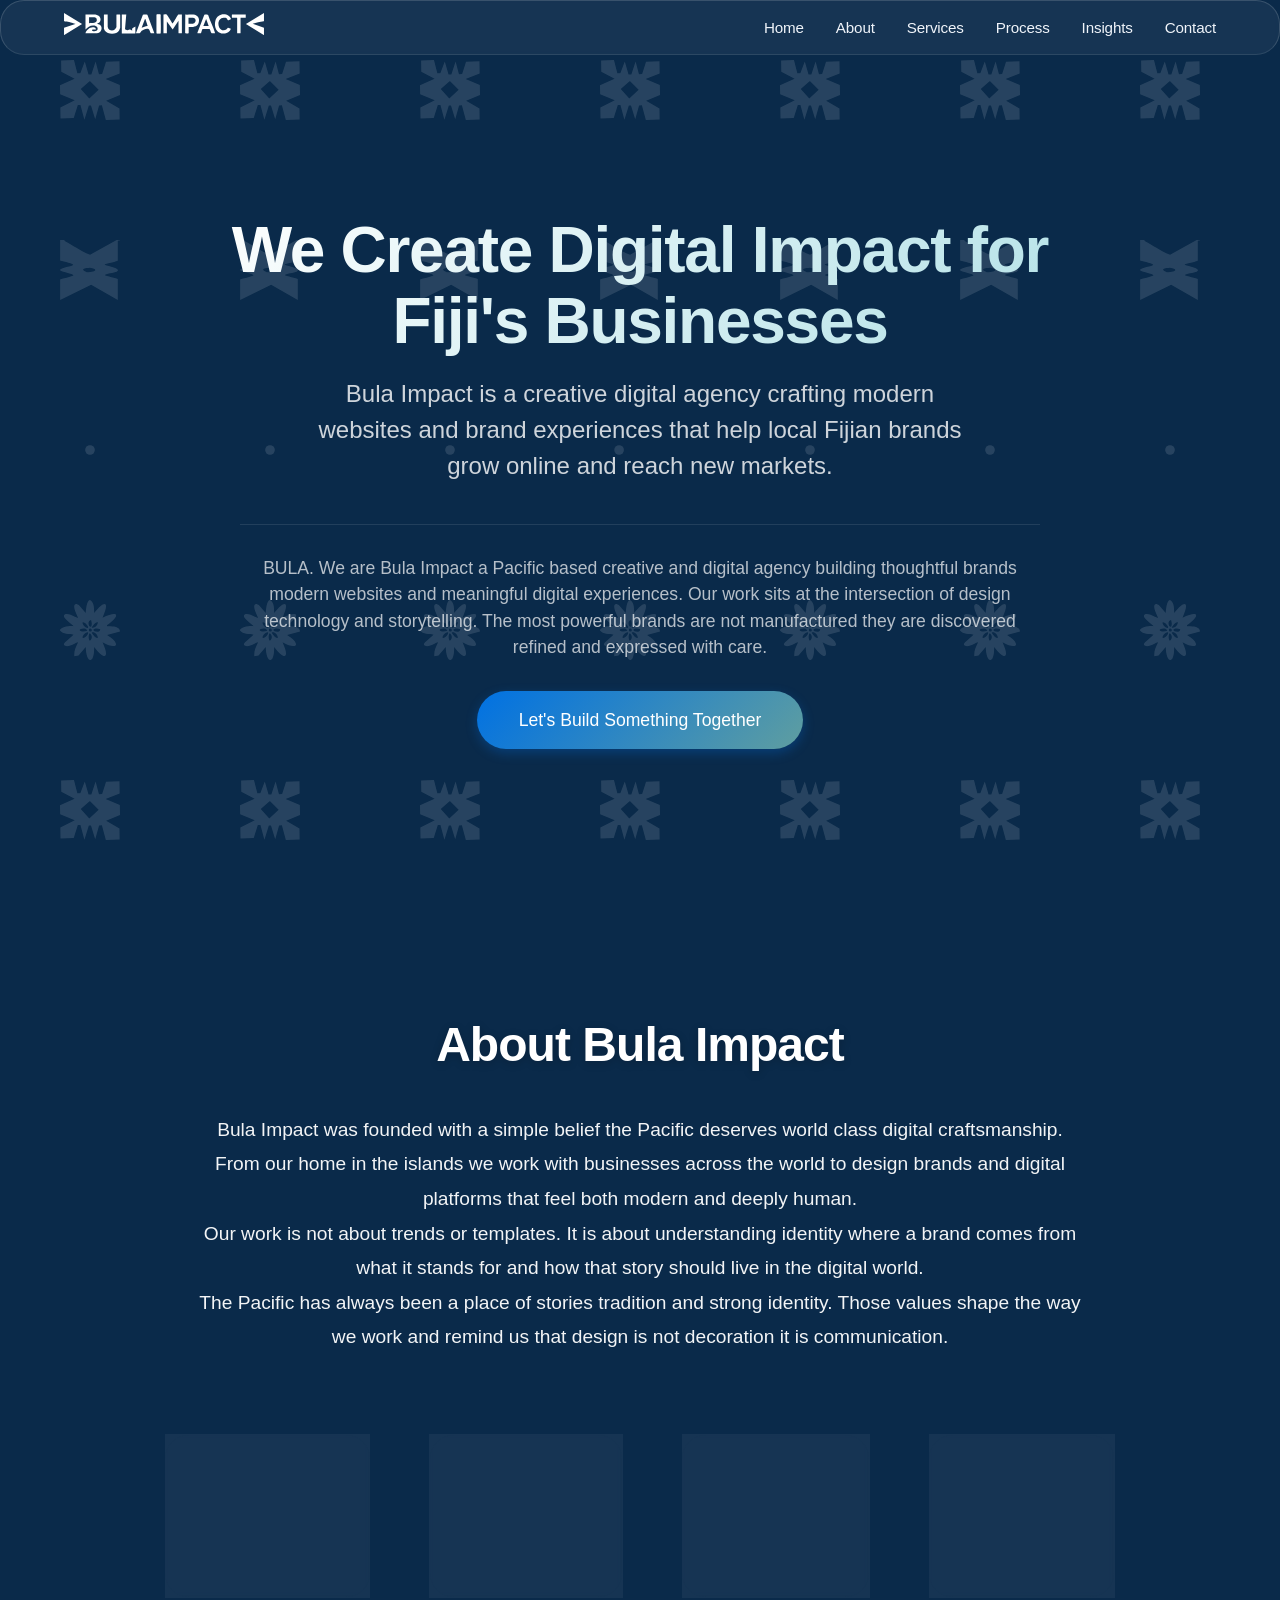
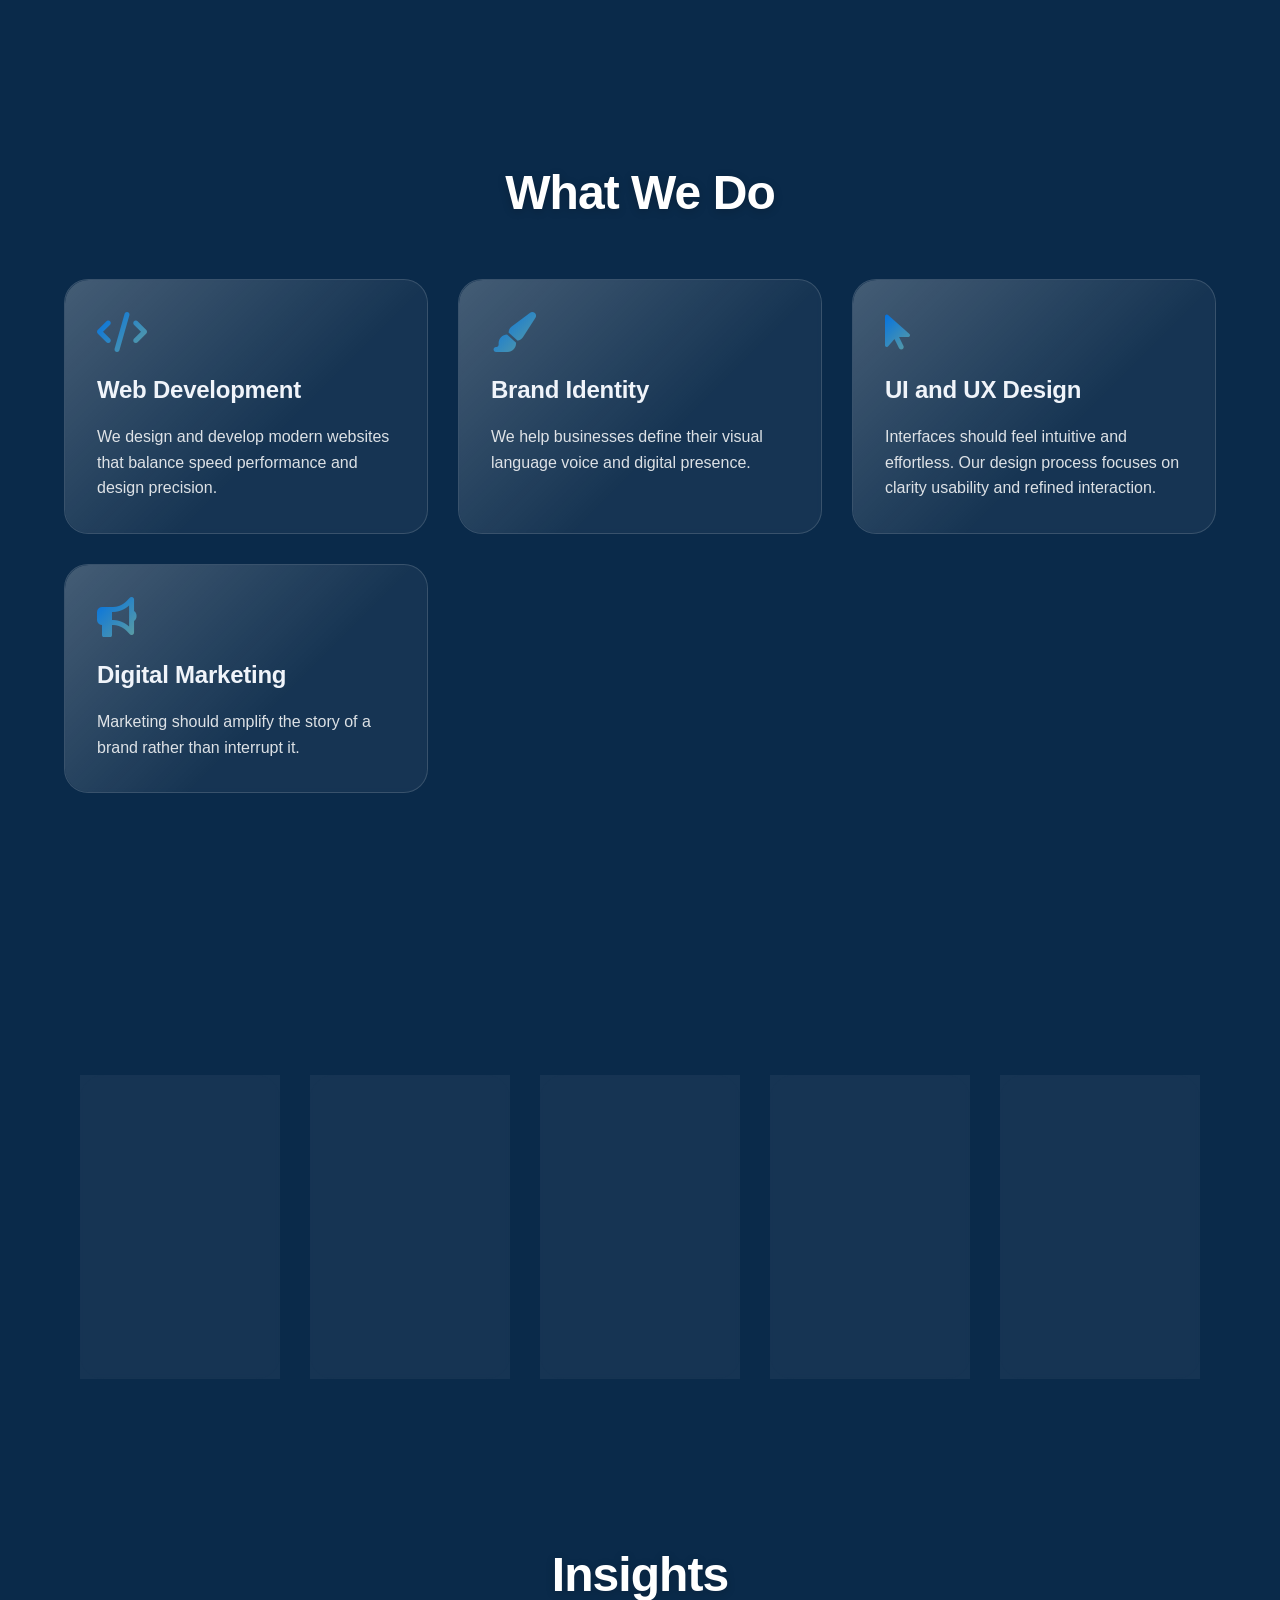
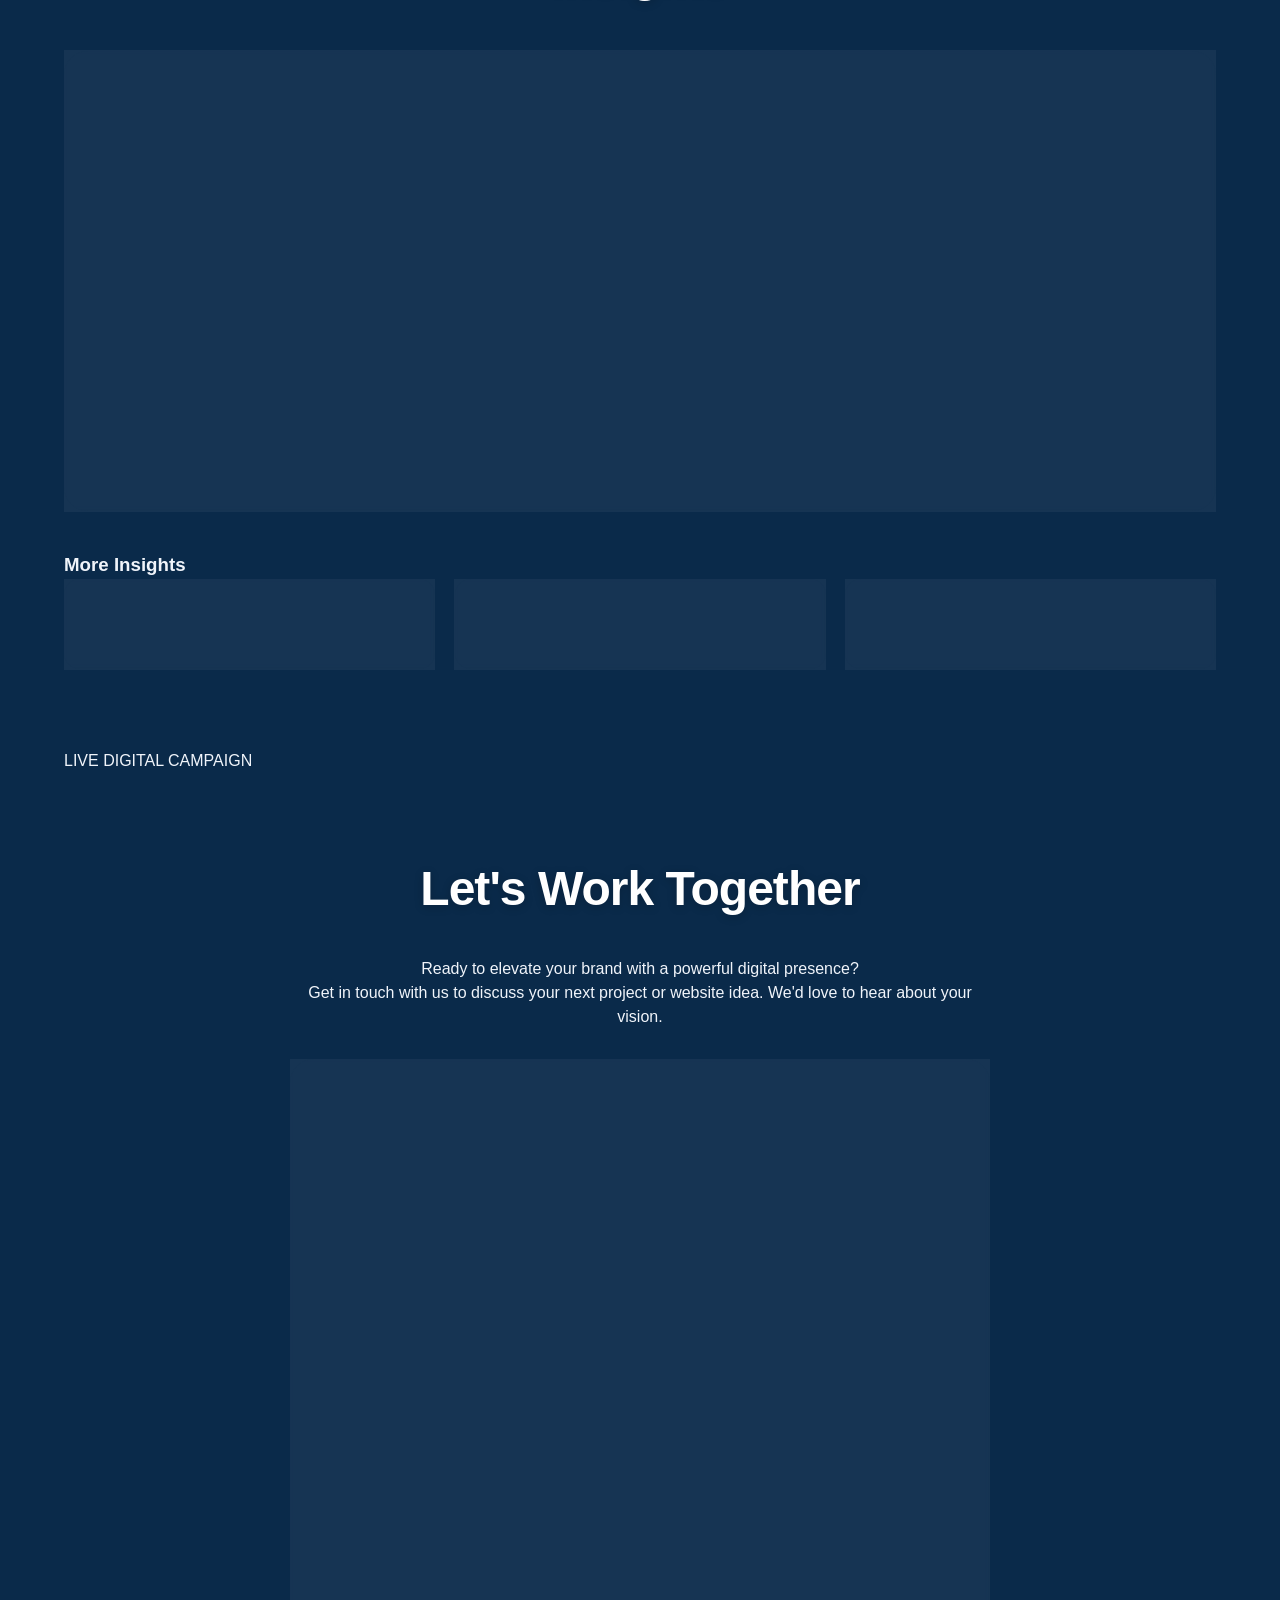
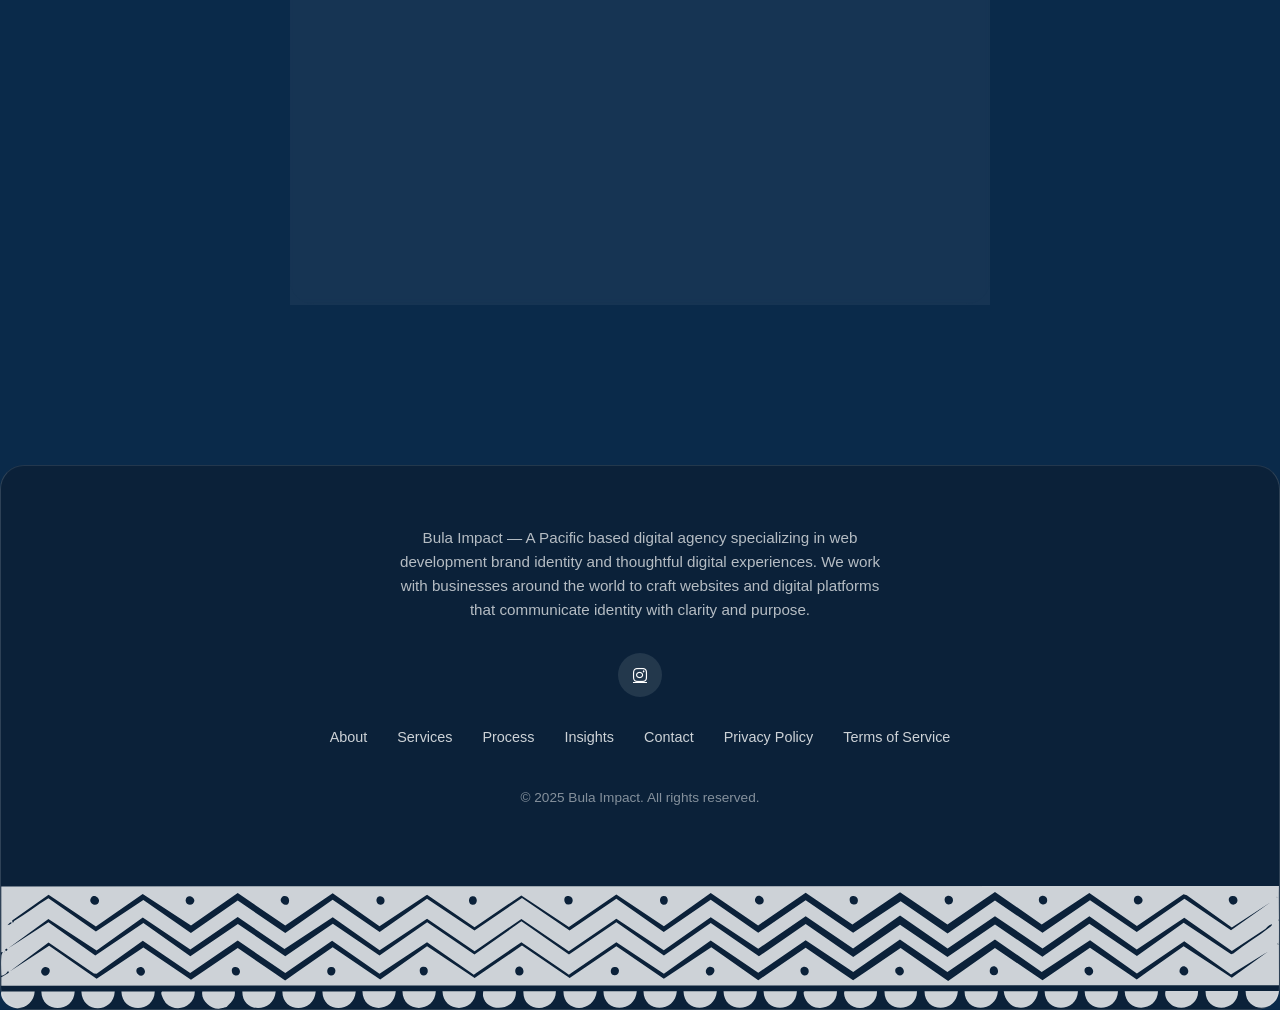
==== commit 091009c1: "Update index.html" ====
--- a/index.html
+++ b/index.html
@@ -4,6 +4,7 @@
     <meta charset="UTF-8">
     <meta name="viewport" content="width=device-width, initial-scale=1.0">
     <title>Bula Impact – Digital Agency for Fiji</title>
+    <link rel="icon" type="image/svg+xml" href="/favicon.svg">
     <link rel="stylesheet" href="style.css">
     <link rel="stylesheet" href="https://cdnjs.cloudflare.com/ajax/libs/font-awesome/6.4.0/css/all.min.css">
     <!-- Google AdSense -->
@@ -308,4 +309,4 @@
 
     <script src="script.js"></script>
 </body>
-</html>+</html>
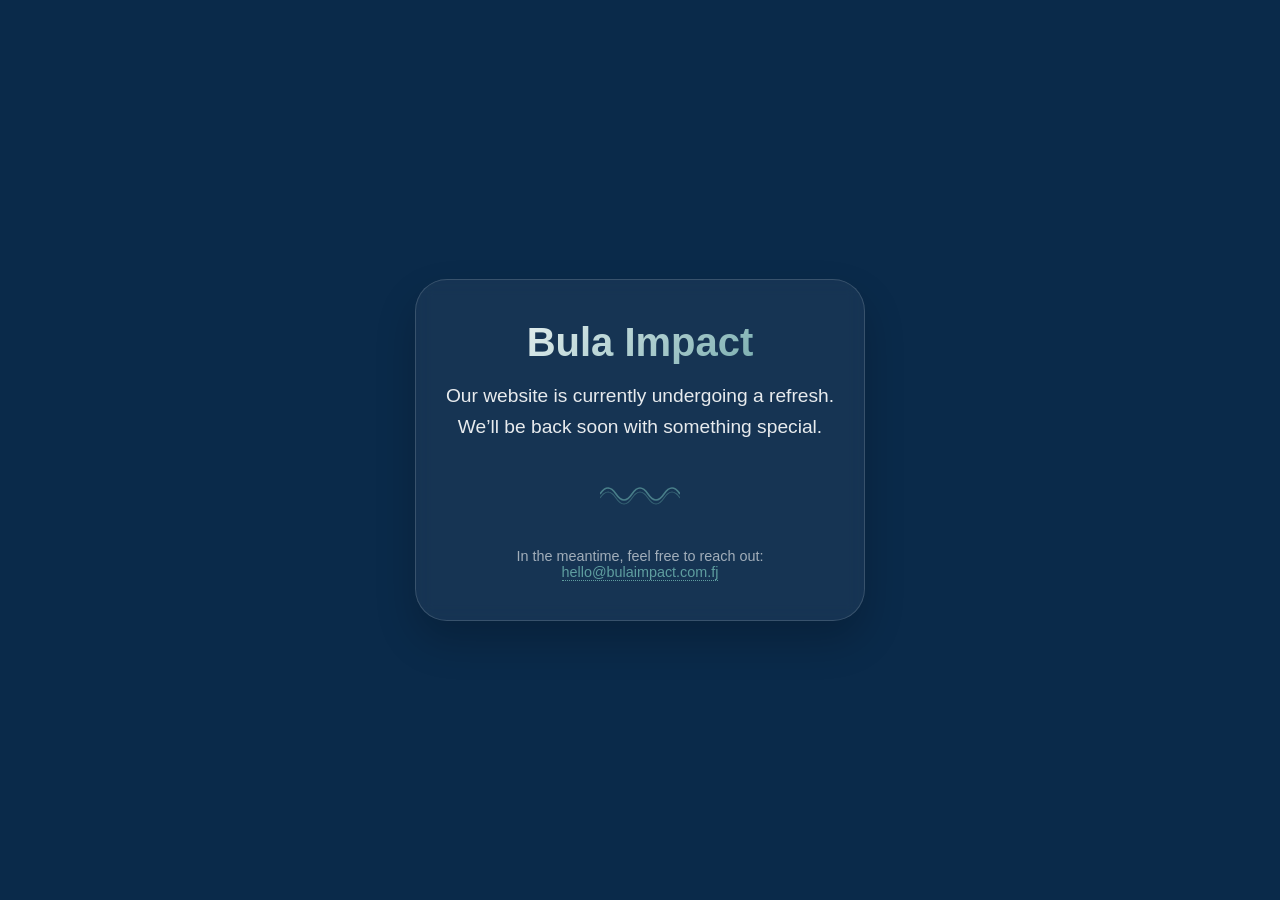
==== commit c308fab3: "Add files via upload" ====
--- a/index.html
+++ b/index.html
@@ -3,310 +3,96 @@
 <head>
     <meta charset="UTF-8">
     <meta name="viewport" content="width=device-width, initial-scale=1.0">
-    <title>Bula Impact – Digital Agency for Fiji</title>
-    <link rel="icon" type="image/svg+xml" href="/favicon.svg">
-    <link rel="stylesheet" href="style.css">
-    <link rel="stylesheet" href="https://cdnjs.cloudflare.com/ajax/libs/font-awesome/6.4.0/css/all.min.css">
-    <!-- Google AdSense -->
-    <script async src="https://pagead2.googlesyndication.com/pagead/js/adsbygoogle.js?client=ca-pub-3616645892367242" crossorigin="anonymous"></script>
+    <title>Bula Impact – Site Under Maintenance</title>
+    <style>
+        * {
+            margin: 0;
+            padding: 0;
+            box-sizing: border-box;
+        }
 
-    <!-- Realistic liquid glass filter (subtle, no tint) -->
-    <svg style="position: absolute; width: 0; height: 0; pointer-events: none;" xmlns="http://www.w3.org/2000/svg">
-        <defs>
-            <filter id="liquid-filter" color-interpolation-filters="sRGB">
-                <feImage href="data:image/svg+xml,%3Csvg xmlns='http://www.w3.org/2000/svg' width='300' height='300' viewBox='0 0 300 300'%3E%3Cdefs%3E%3ClinearGradient id='r' x1='0%25' y1='0%25' x2='100%25' y2='0%25'%3E%3Cstop offset='0%25' stop-color='%23000'/%3E%3Cstop offset='100%25' stop-color='%23f00'/%3E%3C/linearGradient%3E%3ClinearGradient id='b' x1='0%25' y1='0%25' x2='0%25' y2='100%25'%3E%3Cstop offset='0%25' stop-color='%23000'/%3E%3Cstop offset='100%25' stop-color='%2300f'/%3E%3C/linearGradient%3E%3CradialGradient id='gloss'%3E%3Cstop offset='0%25' stop-color='%23fff' stop-opacity='0.1'/%3E%3Cstop offset='100%25' stop-color='%23fff' stop-opacity='0'/%3E%3C/radialGradient%3E%3C/defs%3E%3Crect width='300' height='300' fill='black'/%3E%3Crect width='300' height='300' fill='url(%23r)' /%3E%3Crect width='300' height='300' fill='url(%23b)' style='mix-blend-mode: screen;' /%3E%3Ccircle cx='150' cy='150' r='120' fill='url(%23gloss)' /%3E%3C/svg%3E" x="0" y="0" width="100%" height="100%" result="map" />
-                <feDisplacementMap in="SourceGraphic" in2="map" scale="5" xChannelSelector="R" yChannelSelector="G" result="displaced" />
-                <feGaussianBlur in="displaced" stdDeviation="0.8" result="blurred" />
-                <feBlend in="SourceGraphic" in2="blurred" mode="normal" />
-            </filter>
-        </defs>
-    </svg>
+        body {
+            background: #0a2a4a;
+            color: #f0f4fa;
+            font-family: -apple-system, BlinkMacSystemFont, 'Segoe UI', Roboto, Helvetica, Arial, sans-serif;
+            min-height: 100vh;
+            display: flex;
+            align-items: center;
+            justify-content: center;
+            text-align: center;
+            padding: 20px;
+        }
+
+        .container {
+            max-width: 600px;
+            margin: 0 auto;
+            background: rgba(255, 255, 255, 0.05);
+            backdrop-filter: blur(8px);
+            border: 1px solid rgba(255, 255, 255, 0.15);
+            border-radius: 32px;
+            padding: 40px 30px;
+            box-shadow: 0 20px 40px rgba(0, 0, 0, 0.2);
+        }
+
+        h1 {
+            font-size: 2.5rem;
+            font-weight: 600;
+            margin-bottom: 1rem;
+            background: linear-gradient(135deg, #fff, #5f9ea0);
+            -webkit-background-clip: text;
+            -webkit-text-fill-color: transparent;
+            background-clip: text;
+        }
+
+        p {
+            font-size: 1.2rem;
+            margin-bottom: 2rem;
+            line-height: 1.6;
+            color: rgba(255, 255, 255, 0.9);
+        }
+
+        .wave {
+            margin-top: 30px;
+            opacity: 0.7;
+        }
+
+        .wave svg {
+            width: 80px;
+            height: auto;
+            fill: #5f9ea0;
+        }
+
+        .contact {
+            margin-top: 30px;
+            font-size: 0.9rem;
+            color: rgba(255, 255, 255, 0.6);
+        }
+
+        .contact a {
+            color: #5f9ea0;
+            text-decoration: none;
+            border-bottom: 1px dotted #5f9ea0;
+        }
+
+        .contact a:hover {
+            color: #ffffff;
+        }
+    </style>
 </head>
 <body>
-    <canvas id="background-canvas"></canvas>
-    <div class="mobile-background" id="mobile-background"></div>
-    
-    <div class="content">
-        <!-- HEADER (glass) -->
-        <header>
-            <div class="container">
-                <div class="header-content">
-                    <div class="logo">
-                        <svg xmlns="http://www.w3.org/2000/svg" viewBox="0 0 575.41 63.76" preserveAspectRatio="xMidYMid meet">
-                            <path fill="#ffffff" d="M295.17,4.13c1.66.46,15.16,23.06,17.25,26.21,2.91-2.45,15.19-25.7,16.72-25.7h10.04v53.2s-.72.77-.77.77h-8.23s-.77-.72-.77-.77V22.63l-16.73,24.66-16.73-23.12v34.44h-9.78V4.12c2.42.43,6.91-.59,9.01,0h-.01Z"/>
-                            <path fill="#ffffff" d="M61.77,58.1c2.66-9.83,15.66-20.54,26.09-16.03,2.26.98,4.03,2.54,3.77,5.23h-7.98c-.37,0-3.25.84-3.35,1.3,1.73,6.51,15.41,4.52,16.44-1.58,1.22-7.17-5.32-10.62-11.53-11.05-10.26-.71-16.57,4.64-23.44,11.33V4.12h28.56c1.35,0,7.77,2.78,9.17,3.69,7.43,4.80,7.84,16.69-.22,21.19-.79.44-3.89.66-3.55,2.1.15.62,6.33,2.16,7.97,3.35,7.19,5.24,5.11,17.95-2.48,21.68-.61.30-4.96,1.96-5.24,1.96h-34.23.02ZM72.06,29.31c7.97-2.17,25.49,1.55,21.89-12.35-.59-2.27-4.04-4.61-6.19-4.61h-15.70v16.96Z"/>
-                            <path fill="#ffffff" d="M.01,63.75v-21.07l32.42-11.31c.62-.83-6.90-2.73-7.61-2.93-3.34-.94-6.91-1.83-10.30-2.57-4.03-.88-10.03-1.14-13.65-2.30-.38-.12-.65-.35-.87-.68V.02l51.97,31.61L0,63.76h0Z"/>
-                            <path fill="#ffffff" d="M575.41,0v22.87c0,.22-.58.57-.88.66-10.66,1.81-21.48,3.52-31.55,7.56l32.43,11.57v21.07l-51.97-32.13L575.41,0h0Z"/>
-                            <path fill="#ffffff" d="M206.91,58.61l20.08-53.58c.79-1.38,11.79-1.41,12.89-.03l20.04,53.61h-10.04c-2.92-3.01-2.93-10.98-6.83-12.71-5.68-2.52-15.22,1.44-19.44,5.50-1,.96-5.41,7.22-6.16,7.22h-10.55,0ZM234.18,17.49l-1.55.76-9.25,24.42c5.75-1.91,11.19-5.58,17.50-5.14,0,0-6.70-20.04-6.70-20.04Z"/>
-                            <path fill="#ffffff" d="M125.59,4.13v35.72c0,.31,1.40,4.41,1.69,5,3.05,6.31,13.39,6.99,18.64,2.97,1.39-1.07,4.89-5.90,4.89-7.45V4.90c0-.05.72-.77.77-.77h9.26s.77.72.77.77v37.52c0,.44-2.61,6.93-3.07,7.72-7.36,12.50-32.79,11.99-40.90.72-.67-.93-2.86-5.50-2.86-6.39V4.89c0-.05.72-.77.77-.77h10.04Z"/>
-                            <path fill="#ffffff" d="M434.39,58.61h-9.52c-2.74-3.54-3.19-8.25-5.39-12.09-.85-.51-17.83-.53-19.85-.28-.63.08-1.04-.04-1.52.54-1.51,1.82-2.36,8.32-3.70,10.66-.27.47-.98,1.17-1.45,1.17h-8.23c-.68,0-1.05-2.01-.67-2.70l19.41-50.41c.74-1.13,11.47-2.07,11.61,1.20,4.80,15.99,14.38,32.73,18.81,48.55.31,1.12.67,2.17.49,3.36h.01ZM416.38,37.54l-7.46-20.57-7.98,20.57h15.44Z"/>
-                            <path fill="#ffffff" d="M372.37,4.64c12.70,1.51,19.28,12.02,14.91,24.15-4.54,12.60-17.48,11.27-28.55,11.83v16.71c0,1.66-7.60,1.55-9.01,1.29-.59-.11-1.05-.17-1.20-.86l.43-53.12c7.40.64,16.19-.86,23.42,0ZM358.22,30.86h13.64c.19,0,2.90-1.54,3.31-1.83,5.11-3.68,4.92-11.83-.79-14.56-.42-.20-2.84-1.08-3.03-1.08h-13.12v17.48h-.01Z"/>
-                            <path fill="#ffffff" d="M468.72,16.10c-.82-.89-4.68-2.27-5.99-2.50-15.89-2.72-21.90,14.78-16.42,27.20,3.84,8.71,13.96,12.15,21.55,5.73,1.05-.89,3.14-3.91,3.60-4.14,1.79-.90,6.50,2.22,8.53,2.82-1.73,8.57-11.89,13.71-20.13,13.91-21.18.51-28.87-18.95-24.27-37.12,4.18-16.52,24.09-23.45,37.88-13.98,1.87,1.28,7.24,6.87,6.68,9.10-.30,1.20-6.80,3.99-7.94,3.93-2.02-.10-2.42-3.81-3.48-4.96h-.01,0Z"/>
-                            <path fill="#ffffff" d="M166.25,4.64l12.87-.51-3.62,42.90c1.83,1.22,4.20,2.28,6.44,2.37,2.90.12,6.87-1.83,8.72-1.58.96.13,6.07,4.46,5.87,1.39-.07-1.12-1.58-2.53-.70-3.95.60-.96,7.97-5.51,9.53-6.17v19.28s-.72.77-.77.77h-38.34V4.65h0Z"/>
-                            <path fill="#ffffff" d="M522.92,4.64v8.74h-14.93v44.46s-.72.77-.77.77h-9.01V14.15c0-.05-.72-.77-.77-.77h-14.15c-.82-3.02-.51-5.72,0-8.74,0,0,39.63,0,39.63,0Z"/>
-                            <path fill="#ffffff" d="M276.90,58.61h-9.52s-.77-.72-.77-.77V4.90c0-.05.72-.77.77-.77h8.75c1.55,0,.42,6.29.45,7.37.22,8.69,1.31,17.60,1.37,26.28.05,6.96-.23,13.93-1.05,20.84h0Z"/>
-                            <rect fill="#ffffff" x="266.61" y="4.13" width="11.35" height="54.81"/>
-                        </svg>
-                    </div>
-                    <button class="mobile-menu-btn"><i class="fas fa-bars"></i></button>
-                    <nav>
-                        <ul>
-                            <li><a href="index.html">Home</a></li>
-                            <li><a href="about.html">About</a></li>
-                            <li><a href="service.html">Services</a></li>
-                            <li><a href="process.html">Process</a></li>
-                            <li><a href="insights.html">Insights</a></li>
-                            <li><a href="contact.html">Contact</a></li>
-                        </ul>
-                    </nav>
-                </div>
-            </div>
-        </header>
-        
-        <!-- MAIN CONTENT -->
-        <main class="container">
-            <!-- Hero Section (spaced CTA) -->
-            <section class="hero">
-                <div class="hero-content">
-                    <h1>We Create Digital Impact for Fiji's Businesses</h1>
-                    <p class="subtitle">Bula Impact is a creative digital agency crafting modern websites and brand experiences that help local Fijian brands grow online and reach new markets.</p>
-                    <p class="hero-support-text">BULA. We are Bula Impact a Pacific based creative and digital agency building thoughtful brands modern websites and meaningful digital experiences. Our work sits at the intersection of design technology and storytelling. The most powerful brands are not manufactured they are discovered refined and expressed with care.</p>
-                    <a href="contact.html" class="cta-button">Let's Build Something Together</a>
-                </div>
-            </section>
-            
-            <!-- About Section -->
-            <section class="section" id="about">
-                <h2 class="section-title">About Bula Impact</h2>
-                <div class="about-content">
-                    <p>Bula Impact was founded with a simple belief the Pacific deserves world class digital craftsmanship.</p>
-                    <p>From our home in the islands we work with businesses across the world to design brands and digital platforms that feel both modern and deeply human.</p>
-                    <p>Our work is not about trends or templates. It is about understanding identity where a brand comes from what it stands for and how that story should live in the digital world.</p>
-                    <p>The Pacific has always been a place of stories tradition and strong identity. Those values shape the way we work and remind us that design is not decoration it is communication.</p>
-                </div>
-                
-                <div class="stats">
-                    <div class="stat-item glass-card">
-                        <span class="stat-number">50+</span>
-                        <span class="stat-text">Projects Completed</span>
-                    </div>
-                    <div class="stat-item glass-card">
-                        <span class="stat-number">98%</span>
-                        <span class="stat-text">Client Satisfaction</span>
-                    </div>
-                    <div class="stat-item glass-card">
-                        <span class="stat-number">5+</span>
-                        <span class="stat-text">Years Experience</span>
-                    </div>
-                    <div class="stat-item glass-card">
-                        <span class="stat-number">100%</span>
-                        <span class="stat-text">Fijian Owned</span>
-                    </div>
-                </div>
-            </section>
-            
-            <!-- Services Section -->
-            <section class="section" id="services">
-                <h2 class="section-title">What We Do</h2>
-                <div class="services-grid">
-                    <div class="service-card glass-card">
-                        <i class="fas fa-code"></i>
-                        <h3>Web Development</h3>
-                        <p>We design and develop modern websites that balance speed performance and design precision.</p>
-                    </div>
-                    <div class="service-card glass-card">
-                        <i class="fas fa-paint-brush"></i>
-                        <h3>Brand Identity</h3>
-                        <p>We help businesses define their visual language voice and digital presence.</p>
-                    </div>
-                    <div class="service-card glass-card">
-                        <i class="fas fa-mouse-pointer"></i>
-                        <h3>UI and UX Design</h3>
-                        <p>Interfaces should feel intuitive and effortless. Our design process focuses on clarity usability and refined interaction.</p>
-                    </div>
-                    <div class="service-card glass-card">
-                        <i class="fas fa-bullhorn"></i>
-                        <h3>Digital Marketing</h3>
-                        <p>Marketing should amplify the story of a brand rather than interrupt it.</p>
-                    </div>
-                </div>
-            </section>
-            
-            <!-- Process Section -->
-            <section class="section" id="process">
-                <h2 class="section-title">Our Process</h2>
-                <div class="process-steps">
-                    <div class="process-step glass-card">
-                        <div class="number">1</div>
-                        <h4>Concept</h4>
-                        <p>Every project begins with listening and understanding the story behind the brand.</p>
-                    </div>
-                    <div class="process-step glass-card">
-                        <div class="number">2</div>
-                        <h4>Research</h4>
-                        <p>We study the audience industry landscape and cultural context surrounding the brand.</p>
-                    </div>
-                    <div class="process-step glass-card">
-                        <div class="number">3</div>
-                        <h4>Creative Direction</h4>
-                        <p>We develop moodboards design language typography systems and visual direction.</p>
-                    </div>
-                    <div class="process-step glass-card">
-                        <div class="number">4</div>
-                        <h4>Design</h4>
-                        <p>User interfaces and digital interactions are crafted carefully to feel intentional and intuitive.</p>
-                    </div>
-                    <div class="process-step glass-card">
-                        <div class="number">5</div>
-                        <h4>Development</h4>
-                        <p>Modern technologies bring the design to life with performance responsiveness and precision.</p>
-                    </div>
-                </div>
-            </section>
-
-            <!-- Insights Article -->
-            <section class="section insights-section" id="insights">
-                <h2 class="section-title">Insights</h2>
-                <div class="insight-article glass-card">
-                    <h3>Storytelling in Modern Web Design</h3>
-                    <p>BULA. In the Pacific stories have always carried meaning. Long before the digital world existed identity travelled through symbols voices and craftsmanship.</p>
-                    <p>Today websites have become one of the most powerful storytelling tools a brand can have. A website should not simply display information. It should guide visitors through a narrative one that reflects the identity of the brand and creates a lasting impression.</p>
-                    <p>At Bula Impact we approach digital design as a craft. We begin with curiosity explore ideas through research and creative direction and refine every detail until the final experience feels natural.</p>
-                    <p>From our home in the Pacific we collaborate with businesses across the world who believe thoughtful design and authentic storytelling create stronger connections between brands and people.</p>
-                </div>
-
-                <div class="more-insights">
-                    <h3>More Insights</h3>
-                    <ul>
-                        <li class="glass-card"><a href="#">Designing Digital Experiences That Feel Human</a></li>
-                        <li class="glass-card"><a href="#">How Storytelling Shapes Strong Brand Identity</a></li>
-                        <li class="glass-card"><a href="#">Why Modern Websites Must Be Built Around User Experience</a></li>
-                    </ul>
-                </div>
-            </section>
-
-            <!-- AdSense Campaign -->
-            <section class="campaign-screen">
-                <div class="campaign-container">
-                    <div class="campaign-title">LIVE DIGITAL CAMPAIGN</div>
-                    <div class="campaign-display">
-                        <ins class="adsbygoogle"
-                             style="display:block"
-                             data-ad-client="ca-pub-3616645892367242"
-                             data-ad-slot="YOUR_AD_SLOT_ID"
-                             data-ad-format="auto"
-                             data-full-width-responsive="true"></ins>
-                    </div>
-                </div>
-            </section>
-            <script>(adsbygoogle = window.adsbygoogle || []).push({});</script>
-            
-            <!-- Contact Section -->
-            <section class="section" id="contact">
-                <h2 class="section-title">Let's Work Together</h2>
-                <div class="contact-content">
-                    <p>Ready to elevate your brand with a powerful digital presence?</p>
-                    <p>Get in touch with us to discuss your next project or website idea. We'd love to hear about your vision.</p>
-                    
-                    <div class="contact-form glass-card">
-                        <form action="https://formspree.io/f/xvgdodbl" method="POST">
-                            <div class="form-group">
-                                <label for="name">Your Name</label>
-                                <input type="text" id="name" name="name" placeholder="Enter your name" required>
-                            </div>
-                            <div class="form-group">
-                                <label for="email">Your Email</label>
-                                <input type="email" id="email" name="email" placeholder="Enter your email" required>
-                            </div>
-                            <div class="form-group">
-                                <label for="business">Business Name</label>
-                                <input type="text" id="business" name="business" placeholder="Enter your business name">
-                            </div>
-                            <div class="form-group">
-                                <label for="service">Service Interested In</label>
-                                <select id="service" name="service" required>
-                                    <option value="">Select a service</option>
-                                    <option value="website">Website Design</option>
-                                    <option value="branding">Branding</option>
-                                    <option value="marketing">Digital Marketing</option>
-                                    <option value="ecommerce">E-commerce</option>
-                                    <option value="seo">SEO</option>
-                                    <option value="other">Other</option>
-                                </select>
-                            </div>
-                            <div class="form-group">
-                                <label for="message">Your Message</label>
-                                <textarea id="message" name="message" placeholder="Tell us about your project, goals, and timeline" required></textarea>
-                            </div>
-                            <button type="submit" class="submit-btn">Send Message</button>
-                            <p class="pricing-note">Pricing varies depending on the scope and requirements of each project. Please contact us for a custom quote.</p>
-                        </form>
-                    </div>
-                </div>
-            </section>
-        </main>
-        
-        <!-- FOOTER (single wave SVG) -->
-        <footer>
-            <div class="footer-svg">
-                <svg viewBox="0 0 1532.36 147.3" xmlns="http://www.w3.org/2000/svg">
-                    <path fill="#ffffff" d="M.34,79.49L.31.49l1532-.49c-.19,13.32-.06,26.66.01,40l-.99,1.49,1,.51c.04,8.65.03,17.35,0,26-2.33,1.2-3.04,2.36,0,2-.04,16.32.05,32.68.02,49L.35,119.49c-.06-3.32.08-6.68,0-10l9-5.51c-.68-4.22-2.32.28-3.22.84-1.81,1.11-3.57,2.44-5.78,2.67-.06-6.91-.6-15.29,0-22,.23-2.63,0-3.75,2-5.99H.34ZM15.66,41.87c14.16-8.18,27.11-18.54,41.15-27.07l56.92,39.68,56.92-37.84,57.02,39.67,56.14-38.84,57.03,38.93,56.78-39.91,56.36,38.69,56.82-39.81,56.93,37.97,56.92-38.84,57.11,38.79,56.05-38.01,56.84,39.83,56.32-38.71,57.01,39.65,56.84-38.86,56.91,39.01,57-38.06,56.25,38.84,56.83-39.52,57.02,38.61,56.91-39.01,56.08,37.98,57.17-39.85,55.87,37.87,47.43-33.55-46.48,30.2-53.92-38.74-3.99-.94-55.9,37.88-57.03-39.62-57.08,37.83-56.07-39.03-56.99,39.02-56.85-38.75-57.1,38.87-56.06-38.14-57,39.14-56.85-38.88-56.13,39.87-57.03-37.91-56.9,39-57.02-38.03-56.14,38.06-56.93-38.99-57.01,38-56.15-39.8-56.83,38.84-57.02-38.93-56.03,39.03-57.9-38.04-56.13,39.04L56.99,10.61,13.33,41.51c.49,5.14,2.14.47,2.33.36ZM116.07,21.21c4.87-4.87-3.52-12.84-7.85-7.35s3.76,11.44,7.85,7.35ZM230.08,21.17c6.68-6.73-7.93-14.1-8.72-4.18-.42,5.26,5.85,7.07,8.72,4.18ZM336.57,13.64c-5.41,6.21,8.29,14.03,8.85,4.24.33-5.84-6.24-7.24-8.85-4.24ZM453.03,12.52c-4.8,1.42-3.67,11.89,3.59,9.66,5.79-1.77,3.46-11.75-3.59-9.66ZM564.03,12.48c-3.84,1.13-3.83,8.53,0,9.66,8.62,2.54,8.61-12.21,0-9.66ZM677.98,12.43c-4.17,1.45-3.06,9.37,1.87,9.86,8.37.84,7.15-13-1.87-9.86ZM793.03,12.41c-3.84,1.13-3.83,8.53,0,9.66,8.62,2.54,8.61-12.21,0-9.66ZM913.07,20.95c4.87-4.87-3.52-12.84-7.85-7.35s3.76,11.44,7.85,7.35ZM1019.98,12.32c-3.96,1.39-2.71,8.55,1.04,9.68,8.92,2.69,8.58-13.06-1.04-9.68ZM1133.98,12.29c-4.17,1.45-3.06,9.37,1.87,9.86,8.37.84,7.15-13-1.87-9.86ZM1246.98,12.25c-3.84,1.33-3.31,8.39,1.06,9.66,8.96,2.61,8.52-12.98-1.06-9.66ZM1367.08,20.81c6.68-6.73-7.93-14.1-8.72-4.18-.42,5.26,5.85,7.07,8.72,4.18ZM1481.08,20.77c3.07-3.10,1.39-9.18-4.26-8.85-9.75.56-2.22,15.39,4.26,8.85ZM1529.82,13v1c.65-.33.65-.67,0-1ZM1515.97,51.64c-13.42,8.73-26.86,17.41-40.13,26.36l-57.01-39.96-57.01,38-56.81-39.81-56.17,38.84-57.01-38.91-56.8,38.83-57.02-39.69-56.33,39.69-56.85-38.81-56.9,39.03-56.94-37.8-56.31,39.65-56.85-37.91-57.01,39.13-56.84-38.8-56.15,38.81-57.01-39.06-56.81,37.95-56.27-39.85-57.88,38.08-56.06-38.12-56.82,38.95-57.02-38.61-55.36,39.7-57.8-37.83L8.33,74.98l48.5-31.44,56.19,39.71,57.66-38.74,56.31,39.7,57.01-38.68,56.84,38.78,57-38.92,56,37.91,57.15-39.81,56.69,38.64,56.3-39.73,57.03,39.7,56.83-38.52,57.02,39.61,56.13-38.9,57.82,39.95,56.04-38.78,57.03,39.71,56.12-38.83,56.85,38.74,56.99-38.97,56.85,38.8,56.31-39.65,57.04,38.66,56.02-39.74,56.96,37.63,2.65-.94c13.74-11.4,29.78-20.22,43.58-31.46.82-.67,3.17-2.16,2.59-3.4-3.76.54-5.89,4.33-7.87,5.62ZM12.32,43.49c-2.36-.38-2.84,2.73-4.97,3.51.93.22,6.64-1.77,4.97-3.51ZM10.35,102.48l47.33-30.85,56.94,39.67,56.06-37.67,57.11,38.79,56.04-37.97,56.85,38.75,56.97-39.69,57.04,38.71,56.14-39.84,57.02,37.88,56.82-38.78,57.12,38.83,56.03-38.01,56.93,38.94,56.91-37.84,56.33,39.61,56.82-38.84,56.93,38.99,56.92-38.96,57.01,39.79,56.13-39.58,57.02,38.62,56.91-39.01,56.08,37.97,56.21-39.86,57.8,37.83,43.46-31.49-44.43,27.56-56.05-39.69-56.8,38.56-56.18-39.84-57.95,38.02-56.07-38.98-57.01,38.99-56.93-39.02-56.03,39.04-57.02-38.04-56.83,38.94-56.99-38.65-56.16,39.82-57.01-37.88-56.9,38.98-56.96-38.89-57.1,38.94-56.05-38.95-57.01,37.94-56.83-39.77-56.12,38.83-57.04-38.96-56.99,38.95-56.86-38.83-55.37,39.76-3.22-.36-54.4-37.31L10.35,102.48ZM7.33,75.5c-1.09-1.09-3.08.9-1.99,1.99s3.08-.9,1.99-1.99ZM3.84,78.49v1c.65-.33.65-.67,0-1ZM621,96.51c-6.11.54-6.05,11.14.74,10.8,7.58-.38,5.16-11.32-.74-10.8ZM1190,96.32c-6.11.54-6.05,11.14.74,10.8,7.58-.38,5.16-11.32-.74-10.8ZM1422.11,105.79c4.9-4.94-3.31-13.56-7.84-7.32-4.16,5.73,3.71,11.49,7.84,7.32ZM49.59,106.23c5.13,5.15,12.49-4.86,6.77-8.26s-10.89,4.13-6.77,8.26ZM171.1,106.19c4.12-4.14-.92-11.75-6.77-8.26-5.72,3.41,1.64,13.41,6.77,8.26ZM278.98,97.53c-3.5,1.23-3.1,8.92,2.09,9.71,8.09,1.22,6.96-12.9-2.09-9.71ZM394.05,97.56c-3.72,1.12-4.17,8.07.28,9.4,8.13,2.42,9.64-12.38-.28-9.4ZM503.98,97.47c-2.92.97-2.95,9.77,2.87,9.77,6.76,0,7.1-13.07-2.87-9.77ZM734.05,97.46c-3.72,1.12-4.17,8.07.28,9.4,8.13,2.42,9.64-12.38-.28-9.4ZM846.59,105.98c5.13,5.15,12.49-4.86,6.77-8.26s-10.89,4.13-6.77,8.26ZM961.01,97.34c-4.26,1.5-2.48,9.44,1.87,9.87,8.41.82,7.1-13.03-1.87-9.87ZM1081.1,105.9c4.12-4.14-.92-11.75-6.77-8.26s1.64,13.41,6.77,8.26ZM1308.1,105.83c4.12-4.14-.92-11.75-6.77-8.26s1.64,13.41,6.77,8.26Z"/>
-                    <path fill="#ffffff" d="M232.35,126.42c.44,17.95-21.68,26.92-34.53,14.05-2.07-2.07-8.8-14.03-3.97-14.03h38.5Z"/>
-                    <path fill="#ffffff" d="M136.35,126.45c-1.26,26.32-39.01,27.18-40,.01h40Z"/>
-                    <path fill="#ffffff" d="M1002.35,126.17c.68,21.08-29.32,27.91-38.17,8.68-.69-1.5-3.43-8.67-.33-8.67h38.5Z"/>
-                    <path fill="#ffffff" d="M521.35,126.33c-.92,26.13-39.6,26.86-40,.01h40Z"/>
-                    <path fill="#ffffff" d="M1387.35,126.05c-.71,26.24-39.11,26.82-40,.01h40Z"/>
-                    <path fill="#ffffff" d="M280.35,126.4c.67,5.58-1.48,9.49-4.95,13.55-.51.6-4.95,5.03-5.27,5.21-.42.23-8.75,2.11-9.23,2.13-9.67.39-21.66-10.6-19.55-20.88h39Z"/>
-                    <path fill="#ffffff" d="M184.35,126.43c-1,26.39-39.04,26.74-40,.01h40Z"/>
-                    <path fill="#ffffff" d="M88.35,126.46c-1.12,26.08-39.51,26.9-40,.01h40Z"/>
-                    <path fill="#ffffff" d="M329.35,126.39c-1.88,25.9-40.32,27.17-40,.01h40Z"/>
-                    <path fill="#ffffff" d="M1339.35,126.06c-.95,26.01-39.37,27.01-40,.01h40Z"/>
-                    <path fill="#ffffff" d="M569.35,126.31c-.86,26.21-39.32,26.79-40,.01h40Z"/>
-                    <path fill="#ffffff" d="M617.35,126.29c1.45,23-34.62,27.31-39.36,5.78-.28-1.26.07-5.77.36-5.77h39Z"/>
-                    <path fill="#ffffff" d="M906.35,126.2c-1.12,26.08-39.51,26.9-40,.01h40Z"/>
-                    <path fill="#ffffff" d="M1435.35,126.03c.61,14.55-14.71,23.83-27.99,18.50-6.67-2.68-13.31-11.16-11.01-18.49h39Z"/>
-                    <path fill="#ffffff" d="M1291.35,126.08c-1.12,26.08-39.51,26.9-40,.01h40Z"/>
-                    <path fill="#ffffff" d="M954.35,126.19c-.96,26.08-39.29,26.87-40,.01h40Z"/>
-                    <path fill="#ffffff" d="M1050.35,126.15c.82,17.78-22.31,26.92-34.53,14.04-3.08-3.25-6.10-9.64-4.47-14.03h39Z"/>
-                    <path fill="#ffffff" d="M1532.35,126c-1.9,26.03-40.17,26.9-40,.01h40Z"/>
-                    <path fill="#ffffff" d="M665.35,126.28c-.03,26.15-40.10,27.13-39,.01h39Z"/>
-                    <path fill="#ffffff" d="M425.35,126.36c-1.95,26.17-39.6,26.82-40,.01h40Z"/>
-                    <path fill="#ffffff" d="M473.35,126.34c-1.63,26.11-39.42,26.91-40,.01h40Z"/>
-                    <path fill="#ffffff" d="M3.35,126.49h2c11.65,0,23.35-.01,35,0-.69,15.16-17.21,25.12-30.70,17.21-5.02-2.94-11.05-10.57-9.36-16.67.33-1.20,2.66-.26,3.06-.54Z"/>
-                    <path fill="#ffffff" d="M714.35,126.26c-2.51,26.03-39.94,27.19-40,.01h40Z"/>
-                    <path fill="#ffffff" d="M762.35,126.25c-2,26.30-39.80,26.67-40,.01h40Z"/>
-                    <path fill="#ffffff" d="M810.35,126.23c-1.95,26.17-39.60,26.82-40,.01h40Z"/>
-                    <path fill="#ffffff" d="M1195.35,126.11c-1.82,26.16-39.95,26.66-40,.01h40Z"/>
-                    <path fill="#ffffff" d="M377.35,126.37c-1.92,26.18-39.88,26.67-40,.01h40Z"/>
-                    <path fill="#ffffff" d="M1483.35,126.02c-.08,26.29-39.67,26.96-39,.01h39Z"/>
-                    <path fill="#ffffff" d="M1243.35,126.09c-2.82,26.40-37.84,26.61-41,.01h41Z"/>
-                    <path fill="#ffffff" d="M858.35,126.22c-2.03,26.14-39.34,26.87-40,.01h40Z"/>
-                    <path fill="#ffffff" d="M1147.35,126.12c-1.92,26.18-39.88,26.67-40,.01h40Z"/>
-                    <path fill="#ffffff" d="M1098.35,126.14c0,26.28-39.73,26.84-39,.01h39Z"/>
-                    <path fill="#ffffff" d="M1532.34,70c-3.04.36-2.33-.80,0-2,0,.56,0,1.40,0,2Z"/>
-                    <path fill="#ffffff" d="M1532.33,42l-1-.51.99-1.49c0,.59,0,1.42,0,2Z"/>
-                    <path fill="#ffffff" d="M1529.82,13c.65.33.65.67,0,1v-1Z"/>
-                </svg>
-            </div>
-            <div class="footer-content container">
-                <p class="footer-description">Bula Impact — A Pacific based digital agency specializing in web development brand identity and thoughtful digital experiences. We work with businesses around the world to craft websites and digital platforms that communicate identity with clarity and purpose.</p>
-                <div class="social-icons">
-                    <a href="https://www.instagram.com/bulaimpact/" target="_blank" rel="noopener"><i class="fab fa-instagram"></i></a>
-                </div>
-                <div class="footer-links">
-                    <a href="about.html">About</a>
-                    <a href="service.html">Services</a>
-                    <a href="process.html">Process</a>
-                    <a href="insights.html">Insights</a>
-                    <a href="contact.html">Contact</a>
-                    <a href="privacy-policy.html">Privacy Policy</a>
-                    <a href="terms.html">Terms of Service</a>
-                </div>
-                <p class="footer-text">© 2025 Bula Impact. All rights reserved.</p>
-            </div>
-        </footer>
+    <div class="container">
+        <h1>Bula Impact</h1>
+        <p>Our website is currently undergoing a refresh.<br>We’ll be back soon with something special.</p>
+        <div class="wave">
+            <svg viewBox="0 0 100 50" xmlns="http://www.w3.org/2000/svg">
+                <path d="M0,25 Q10,10 20,25 T40,25 T60,25 T80,25 T100,25" stroke="#5f9ea0" fill="none" stroke-width="2"/>
+                <path d="M0,30 Q10,15 20,30 T40,30 T60,30 T80,30 T100,30" stroke="#5f9ea0" fill="none" stroke-width="1.5" opacity="0.6"/>
+            </svg>
+        </div>
+        <div class="contact">
+            In the meantime, feel free to reach out:<br>
+            <a href="mailto:hello@bulaimpact.com.fj">hello@bulaimpact.com.fj</a>
+        </div>
     </div>
-
-    <script src="script.js"></script>
 </body>
-</html>
+</html>
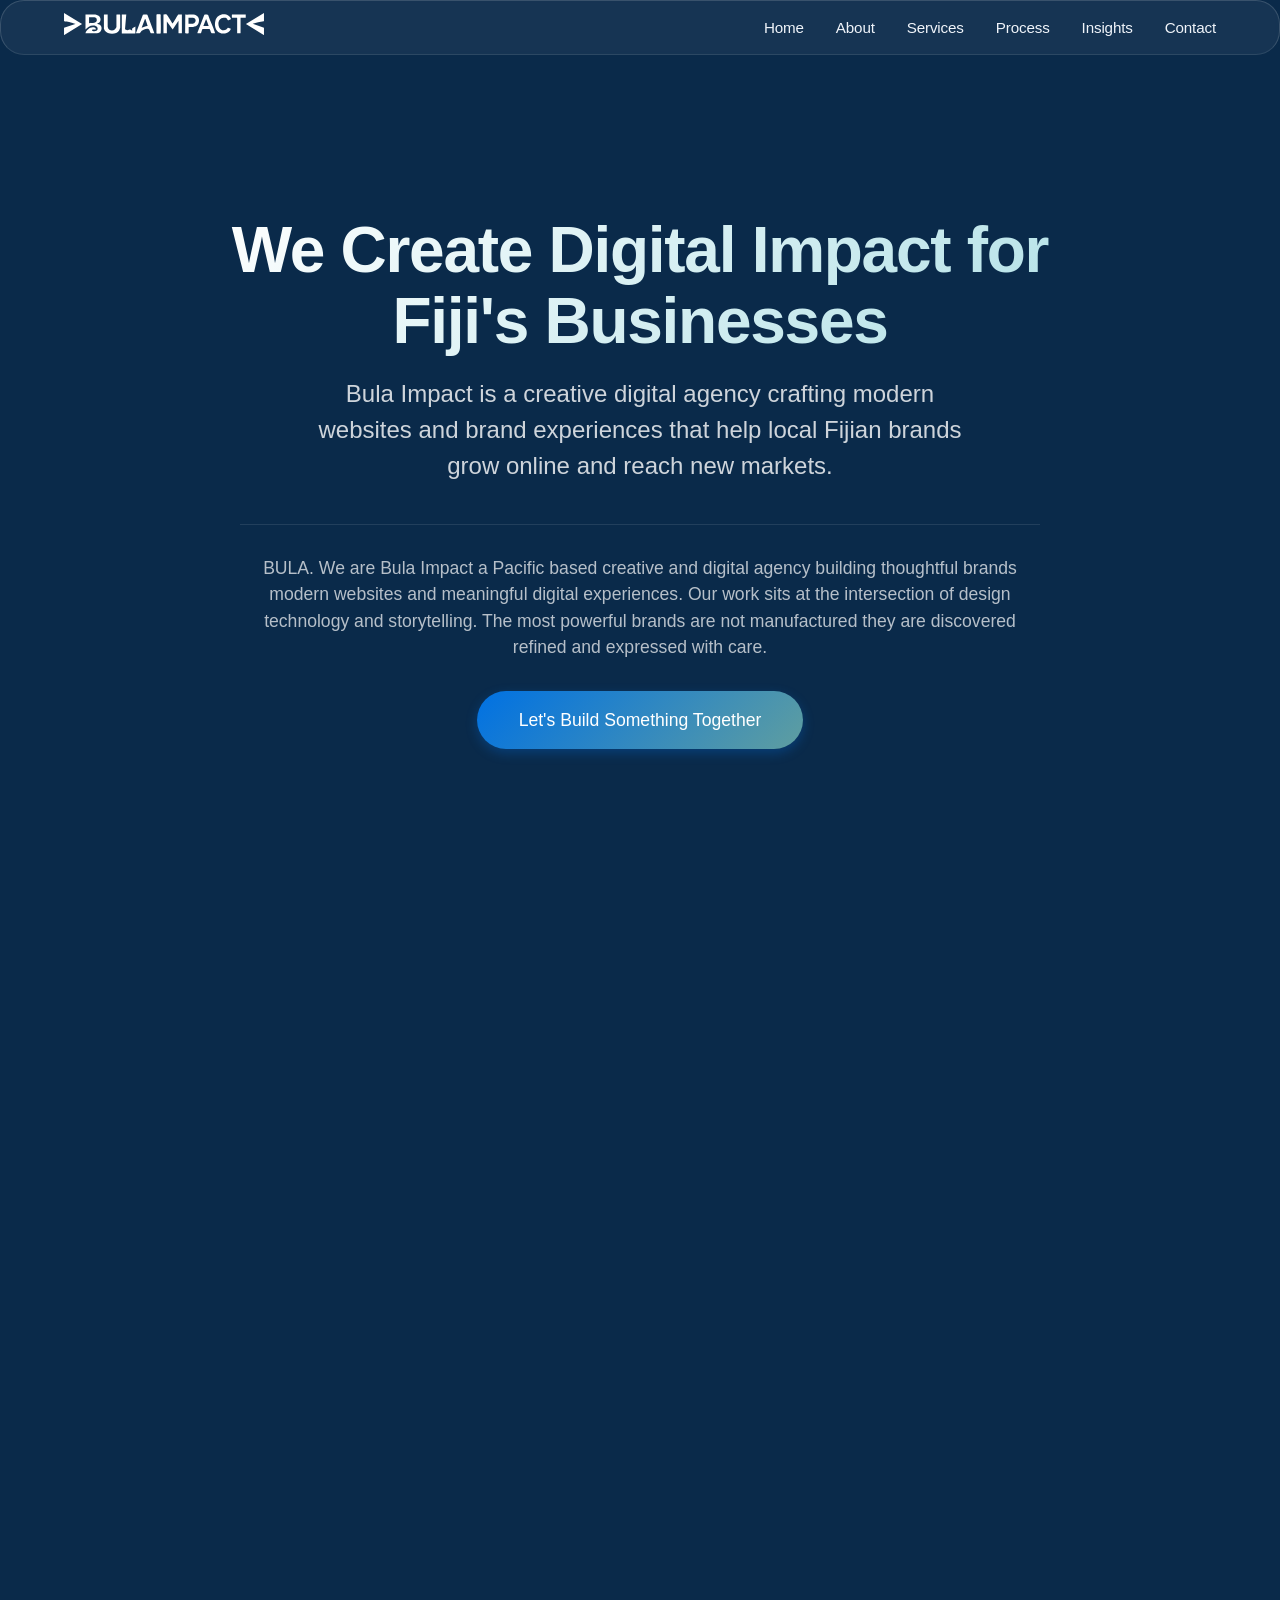
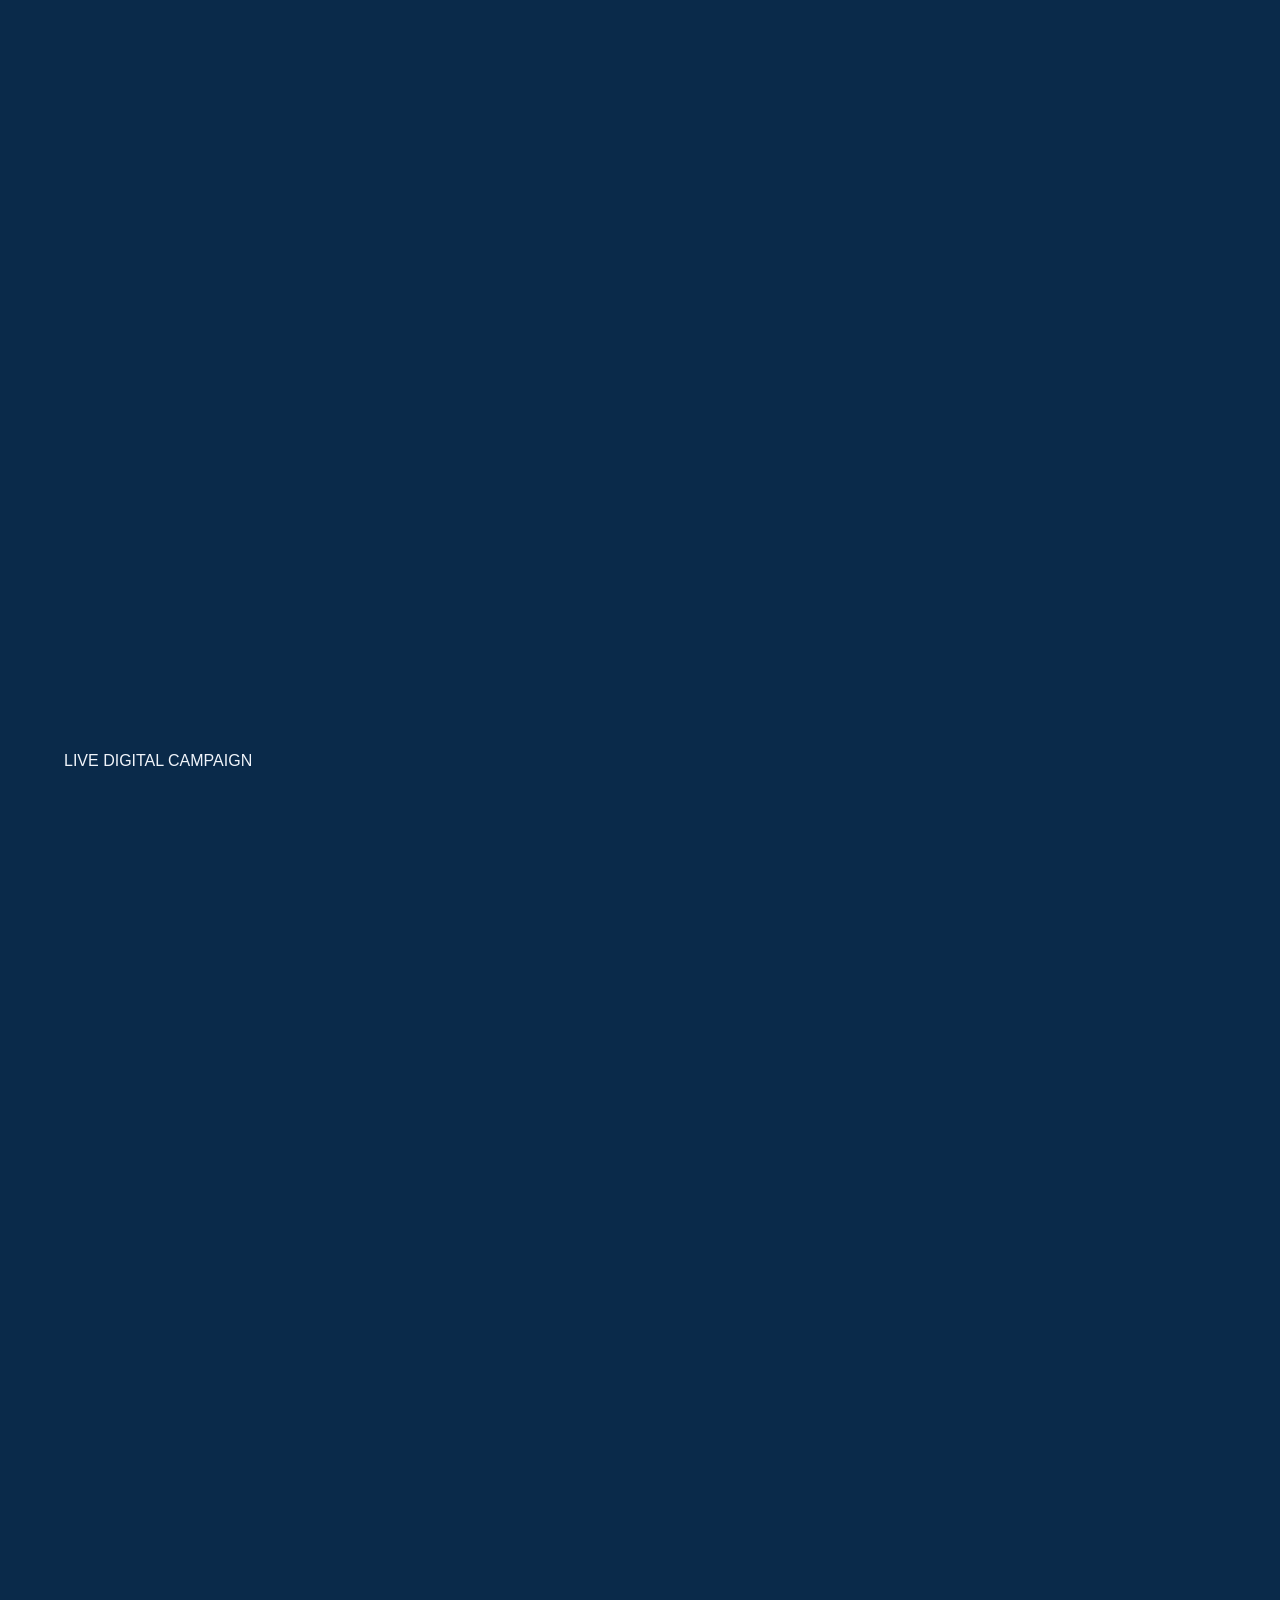
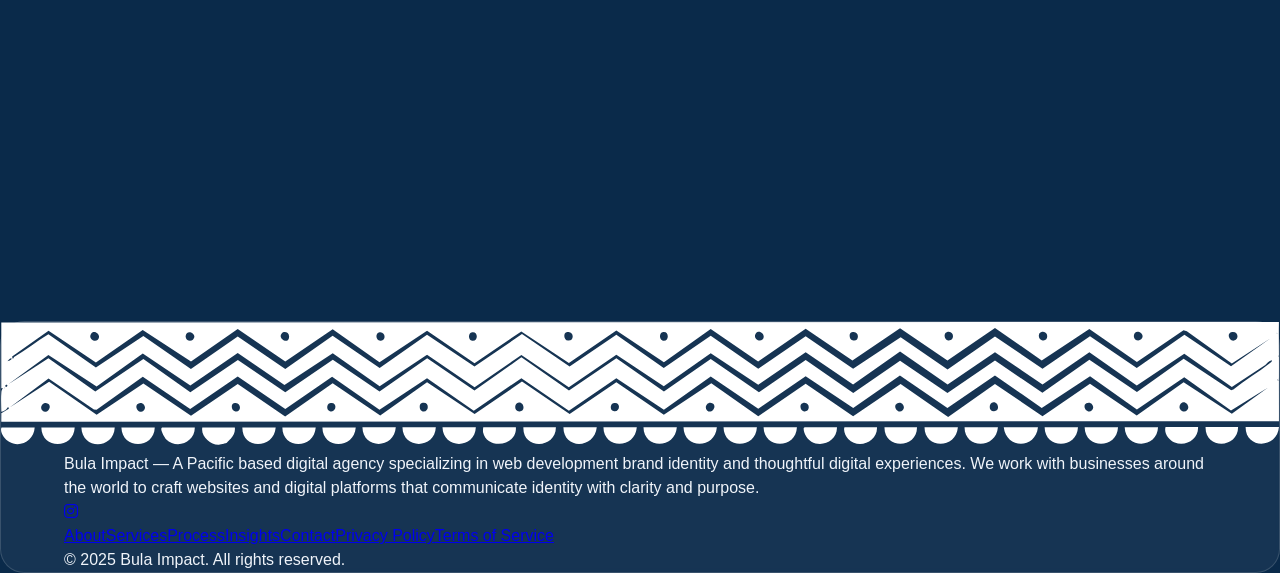
==== commit 10241da1: "Add files via upload" ====
--- a/index.html
+++ b/index.html
@@ -1,98 +1,6 @@
-<!DOCTYPE html>
-<html lang="en">
-<head>
-    <meta charset="UTF-8">
-    <meta name="viewport" content="width=device-width, initial-scale=1.0">
-    <title>Bula Impact – Site Under Maintenance</title>
-    <style>
-        * {
-            margin: 0;
-            padding: 0;
-            box-sizing: border-box;
-        }
-
-        body {
-            background: #0a2a4a;
-            color: #f0f4fa;
-            font-family: -apple-system, BlinkMacSystemFont, 'Segoe UI', Roboto, Helvetica, Arial, sans-serif;
-            min-height: 100vh;
-            display: flex;
-            align-items: center;
-            justify-content: center;
-            text-align: center;
-            padding: 20px;
-        }
-
-        .container {
-            max-width: 600px;
-            margin: 0 auto;
-            background: rgba(255, 255, 255, 0.05);
-            backdrop-filter: blur(8px);
-            border: 1px solid rgba(255, 255, 255, 0.15);
-            border-radius: 32px;
-            padding: 40px 30px;
-            box-shadow: 0 20px 40px rgba(0, 0, 0, 0.2);
-        }
-
-        h1 {
-            font-size: 2.5rem;
-            font-weight: 600;
-            margin-bottom: 1rem;
-            background: linear-gradient(135deg, #fff, #5f9ea0);
-            -webkit-background-clip: text;
-            -webkit-text-fill-color: transparent;
-            background-clip: text;
-        }
-
-        p {
-            font-size: 1.2rem;
-            margin-bottom: 2rem;
-            line-height: 1.6;
-            color: rgba(255, 255, 255, 0.9);
-        }
-
-        .wave {
-            margin-top: 30px;
-            opacity: 0.7;
-        }
-
-        .wave svg {
-            width: 80px;
-            height: auto;
-            fill: #5f9ea0;
-        }
-
-        .contact {
-            margin-top: 30px;
-            font-size: 0.9rem;
-            color: rgba(255, 255, 255, 0.6);
-        }
-
-        .contact a {
-            color: #5f9ea0;
-            text-decoration: none;
-            border-bottom: 1px dotted #5f9ea0;
-        }
-
-        .contact a:hover {
-            color: #ffffff;
-        }
-    </style>
-</head>
-<body>
-    <div class="container">
-        <h1>Bula Impact</h1>
-        <p>Our website is currently undergoing a refresh.<br>We’ll be back soon with something special.</p>
-        <div class="wave">
-            <svg viewBox="0 0 100 50" xmlns="http://www.w3.org/2000/svg">
-                <path d="M0,25 Q10,10 20,25 T40,25 T60,25 T80,25 T100,25" stroke="#5f9ea0" fill="none" stroke-width="2"/>
-                <path d="M0,30 Q10,15 20,30 T40,30 T60,30 T80,30 T100,30" stroke="#5f9ea0" fill="none" stroke-width="1.5" opacity="0.6"/>
-            </svg>
-        </div>
-        <div class="contact">
-            In the meantime, feel free to reach out:<br>
-            <a href="mailto:hello@bulaimpact.com.fj">hello@bulaimpact.com.fj</a>
-        </div>
-    </div>
-</body>
-</html>+<!DOCTYPE html><html lang="en"><head><meta charset="UTF-8"><meta name="viewport" content="width=device-width, initial-scale=1.0"><title>Bula Impact – Digital Agency for Fiji</title><link rel="icon" type="image/svg+xml" href="/favicon.svg"><link rel="stylesheet" href="assets/style-49e612a4.css"><link rel="stylesheet" href="https://cdnjs.cloudflare.com/ajax/libs/font-awesome/6.4.0/css/all.min.css"><script async src="https://pagead2.googlesyndication.com/pagead/js/adsbygoogle.js?client=ca-pub-3616645892367242" crossorigin="anonymous"></script><svg style="position: absolute; width: 0; height: 0; pointer-events: none;" xmlns="http://www.w3.org/2000/svg"><defs><filter id="liquid-filter" color-interpolation-filters="sRGB"><feImage href="data:image/svg+xml,%3Csvg xmlns='http://www.w3.org/2000/svg' width='300' height='300' viewBox='0 0 300 300'%3E%3Cdefs%3E%3ClinearGradient id='r' x1='0%25' y1='0%25' x2='100%25' y2='0%25'%3E%3Cstop offset='0%25' stop-color='%23000'/%3E%3Cstop offset='100%25' stop-color='%23f00'/%3E%3C/linearGradient%3E%3ClinearGradient id='b' x1='0%25' y1='0%25' x2='0%25' y2='100%25'%3E%3Cstop offset='0%25' stop-color='%23000'/%3E%3Cstop offset='100%25' stop-color='%2300f'/%3E%3C/linearGradient%3E%3CradialGradient id='gloss'%3E%3Cstop offset='0%25' stop-color='%23fff' stop-opacity='0.1'/%3E%3Cstop offset='100%25' stop-color='%23fff' stop-opacity='0'/%3E%3C/radialGradient%3E%3C/defs%3E%3Crect width='300' height='300' fill='black'/%3E%3Crect width='300' height='300' fill='url(%23r)' /%3E%3Crect width='300' height='300' fill='url(%23b)' style='mix-blend-mode: screen;' /%3E%3Ccircle cx='150' cy='150' r='120' fill='url(%23gloss)' /%3E%3C/svg%3E" x="0" y="0" width="100%" height="100%" result="map" /><feDisplacementMap in="SourceGraphic" in2="map" scale="5" xChannelSelector="R" yChannelSelector="G" result="displaced" /><feGaussianBlur in="displaced" stdDeviation="0.8" result="blurred" /><feBlend in="SourceGraphic" in2="blurred" mode="normal" /></filter></defs></svg></head><body><canvas id="background-canvas"></canvas><div class="mobile-background" id="mobile-background"></div><div class="content"><header><div class="container"><div class="header-content"><div class="logo"><svg xmlns="http://www.w3.org/2000/svg" viewBox="0 0 575.41 63.76" preserveAspectRatio="xMidYMid meet"><path fill="#ffffff" d="M295.17,4.13c1.66.46,15.16,23.06,17.25,26.21,2.91-2.45,15.19-25.7,16.72-25.7h10.04v53.2s-.72.77-.77.77h-8.23s-.77-.72-.77-.77V22.63l-16.73,24.66-16.73-23.12v34.44h-9.78V4.12c2.42.43,6.91-.59,9.01,0h-.01Z"/><path fill="#ffffff" d="M61.77,58.1c2.66-9.83,15.66-20.54,26.09-16.03,2.26.98,4.03,2.54,3.77,5.23h-7.98c-.37,0-3.25.84-3.35,1.3,1.73,6.51,15.41,4.52,16.44-1.58,1.22-7.17-5.32-10.62-11.53-11.05-10.26-.71-16.57,4.64-23.44,11.33V4.12h28.56c1.35,0,7.77,2.78,9.17,3.69,7.43,4.80,7.84,16.69-.22,21.19-.79.44-3.89.66-3.55,2.1.15.62,6.33,2.16,7.97,3.35,7.19,5.24,5.11,17.95-2.48,21.68-.61.30-4.96,1.96-5.24,1.96h-34.23.02ZM72.06,29.31c7.97-2.17,25.49,1.55,21.89-12.35-.59-2.27-4.04-4.61-6.19-4.61h-15.70v16.96Z"/><path fill="#ffffff" d="M.01,63.75v-21.07l32.42-11.31c.62-.83-6.90-2.73-7.61-2.93-3.34-.94-6.91-1.83-10.30-2.57-4.03-.88-10.03-1.14-13.65-2.30-.38-.12-.65-.35-.87-.68V.02l51.97,31.61L0,63.76h0Z"/><path fill="#ffffff" d="M575.41,0v22.87c0,.22-.58.57-.88.66-10.66,1.81-21.48,3.52-31.55,7.56l32.43,11.57v21.07l-51.97-32.13L575.41,0h0Z"/><path fill="#ffffff" d="M206.91,58.61l20.08-53.58c.79-1.38,11.79-1.41,12.89-.03l20.04,53.61h-10.04c-2.92-3.01-2.93-10.98-6.83-12.71-5.68-2.52-15.22,1.44-19.44,5.50-1,.96-5.41,7.22-6.16,7.22h-10.55,0ZM234.18,17.49l-1.55.76-9.25,24.42c5.75-1.91,11.19-5.58,17.50-5.14,0,0-6.70-20.04-6.70-20.04Z"/><path fill="#ffffff" d="M125.59,4.13v35.72c0,.31,1.40,4.41,1.69,5,3.05,6.31,13.39,6.99,18.64,2.97,1.39-1.07,4.89-5.90,4.89-7.45V4.90c0-.05.72-.77.77-.77h9.26s.77.72.77.77v37.52c0,.44-2.61,6.93-3.07,7.72-7.36,12.50-32.79,11.99-40.90.72-.67-.93-2.86-5.50-2.86-6.39V4.89c0-.05.72-.77.77-.77h10.04Z"/><path fill="#ffffff" d="M434.39,58.61h-9.52c-2.74-3.54-3.19-8.25-5.39-12.09-.85-.51-17.83-.53-19.85-.28-.63.08-1.04-.04-1.52.54-1.51,1.82-2.36,8.32-3.70,10.66-.27.47-.98,1.17-1.45,1.17h-8.23c-.68,0-1.05-2.01-.67-2.70l19.41-50.41c.74-1.13,11.47-2.07,11.61,1.20,4.80,15.99,14.38,32.73,18.81,48.55.31,1.12.67,2.17.49,3.36h.01ZM416.38,37.54l-7.46-20.57-7.98,20.57h15.44Z"/><path fill="#ffffff" d="M372.37,4.64c12.70,1.51,19.28,12.02,14.91,24.15-4.54,12.60-17.48,11.27-28.55,11.83v16.71c0,1.66-7.60,1.55-9.01,1.29-.59-.11-1.05-.17-1.20-.86l.43-53.12c7.40.64,16.19-.86,23.42,0ZM358.22,30.86h13.64c.19,0,2.90-1.54,3.31-1.83,5.11-3.68,4.92-11.83-.79-14.56-.42-.20-2.84-1.08-3.03-1.08h-13.12v17.48h-.01Z"/><path fill="#ffffff" d="M468.72,16.10c-.82-.89-4.68-2.27-5.99-2.50-15.89-2.72-21.90,14.78-16.42,27.20,3.84,8.71,13.96,12.15,21.55,5.73,1.05-.89,3.14-3.91,3.60-4.14,1.79-.90,6.50,2.22,8.53,2.82-1.73,8.57-11.89,13.71-20.13,13.91-21.18.51-28.87-18.95-24.27-37.12,4.18-16.52,24.09-23.45,37.88-13.98,1.87,1.28,7.24,6.87,6.68,9.10-.30,1.20-6.80,3.99-7.94,3.93-2.02-.10-2.42-3.81-3.48-4.96h-.01,0Z"/><path fill="#ffffff" d="M166.25,4.64l12.87-.51-3.62,42.90c1.83,1.22,4.20,2.28,6.44,2.37,2.90.12,6.87-1.83,8.72-1.58.96.13,6.07,4.46,5.87,1.39-.07-1.12-1.58-2.53-.70-3.95.60-.96,7.97-5.51,9.53-6.17v19.28s-.72.77-.77.77h-38.34V4.65h0Z"/><path fill="#ffffff" d="M522.92,4.64v8.74h-14.93v44.46s-.72.77-.77.77h-9.01V14.15c0-.05-.72-.77-.77-.77h-14.15c-.82-3.02-.51-5.72,0-8.74,0,0,39.63,0,39.63,0Z"/><path fill="#ffffff" d="M276.90,58.61h-9.52s-.77-.72-.77-.77V4.90c0-.05.72-.77.77-.77h8.75c1.55,0,.42,6.29.45,7.37.22,8.69,1.31,17.60,1.37,26.28.05,6.96-.23,13.93-1.05,20.84h0Z"/><rect fill="#ffffff" x="266.61" y="4.13" width="11.35" height="54.81"/></svg></div><button class="mobile-menu-btn"><i class="fas fa-bars"></i></button><nav><ul><li><a href="index.html">Home</a></li><li><a href="about.html">About</a></li><li><a href="service.html">Services</a></li><li><a href="process.html">Process</a></li><li><a href="insights.html">Insights</a></li><li><a href="contact.html">Contact</a></li></ul></nav></div></div></header><main class="container"><section class="hero"><div class="hero-content"><h1>We Create Digital Impact for Fiji's Businesses</h1><p class="subtitle">Bula Impact is a creative digital agency crafting modern websites and brand experiences that help local Fijian brands grow online and reach new markets.</p><p class="hero-support-text">BULA. We are Bula Impact a Pacific based creative and digital agency building thoughtful brands modern websites and meaningful digital experiences. Our work sits at the intersection of design technology and storytelling. The most powerful brands are not manufactured they are discovered refined and expressed with care.</p><a href="contact.html" class="cta-button">Let's Build Something Together</a></div></section><section class="section" id="about"><h2 class="section-title">About Bula Impact</h2><div class="about-content"><p>Bula Impact was founded with a simple belief the Pacific deserves world class digital craftsmanship.</p><p>From our home in the islands we work with businesses across the world to design brands and digital platforms that feel both modern and deeply human.</p><p>Our work is not about trends or templates. It is about understanding identity where a brand comes from what it stands for and how that story should live in the digital world.</p><p>The Pacific has always been a place of stories tradition and strong identity. Those values shape the way we work and remind us that design is not decoration it is communication.</p></div><div class="stats"><div class="stat-item glass-card"><span class="stat-number">50+</span><span class="stat-text">Projects Completed</span></div><div class="stat-item glass-card"><span class="stat-number">98%</span><span class="stat-text">Client Satisfaction</span></div><div class="stat-item glass-card"><span class="stat-number">5+</span><span class="stat-text">Years Experience</span></div><div class="stat-item glass-card"><span class="stat-number">100%</span><span class="stat-text">Fijian Owned</span></div></div></section><section class="section" id="services"><h2 class="section-title">What We Do</h2><div class="services-grid"><div class="service-card glass-card"><i class="fas fa-code"></i><h3>Web Development</h3><p>We design and develop modern websites that balance speed performance and design precision.</p></div><div class="service-card glass-card"><i class="fas fa-paint-brush"></i><h3>Brand Identity</h3><p>We help businesses define their visual language voice and digital presence.</p></div><div class="service-card glass-card"><i class="fas fa-mouse-pointer"></i><h3>UI and UX Design</h3><p>Interfaces should feel intuitive and effortless. Our design process focuses on clarity usability and refined interaction.</p></div><div class="service-card glass-card"><i class="fas fa-bullhorn"></i><h3>Digital Marketing</h3><p>Marketing should amplify the story of a brand rather than interrupt it.</p></div></div></section><section class="section" id="process"><h2 class="section-title">Our Process</h2><div class="process-steps"><div class="process-step glass-card"><div class="number">1</div><h4>Concept</h4><p>Every project begins with listening and understanding the story behind the brand.</p></div><div class="process-step glass-card"><div class="number">2</div><h4>Research</h4><p>We study the audience industry landscape and cultural context surrounding the brand.</p></div><div class="process-step glass-card"><div class="number">3</div><h4>Creative Direction</h4><p>We develop moodboards design language typography systems and visual direction.</p></div><div class="process-step glass-card"><div class="number">4</div><h4>Design</h4><p>User interfaces and digital interactions are crafted carefully to feel intentional and intuitive.</p></div><div class="process-step glass-card"><div class="number">5</div><h4>Development</h4><p>Modern technologies bring the design to life with performance responsiveness and precision.</p></div></div></section><section class="section insights-section" id="insights"><h2 class="section-title">Insights</h2><div class="insight-article glass-card"><h3>Storytelling in Modern Web Design</h3><p>BULA. In the Pacific stories have always carried meaning. Long before the digital world existed identity travelled through symbols voices and craftsmanship.</p><p>Today websites have become one of the most powerful storytelling tools a brand can have. A website should not simply display information. It should guide visitors through a narrative one that reflects the identity of the brand and creates a lasting impression.</p><p>At Bula Impact we approach digital design as a craft. We begin with curiosity explore ideas through research and creative direction and refine every detail until the final experience feels natural.</p><p>From our home in the Pacific we collaborate with businesses across the world who believe thoughtful design and authentic storytelling create stronger connections between brands and people.</p></div><div class="more-insights"><h3>More Insights</h3><ul><li class="glass-card"><a href="#">Designing Digital Experiences That Feel Human</a></li><li class="glass-card"><a href="#">How Storytelling Shapes Strong Brand Identity</a></li><li class="glass-card"><a href="#">Why Modern Websites Must Be Built Around User Experience</a></li></ul></div></section><section class="campaign-screen"><div class="campaign-container"><div class="campaign-title">LIVE DIGITAL CAMPAIGN</div><div class="campaign-display"><ins class="adsbygoogle"
+style="display:block"
+data-ad-client="ca-pub-3616645892367242"
+data-ad-slot="YOUR_AD_SLOT_ID"
+data-ad-format="auto"
+data-full-width-responsive="true"></ins></div></div></section><script>(adsbygoogle = window.adsbygoogle || []).push({});</script><section class="section" id="contact"><h2 class="section-title">Let's Work Together</h2><div class="contact-content"><p>Ready to elevate your brand with a powerful digital presence?</p><p>Get in touch with us to discuss your next project or website idea. We'd love to hear about your vision.</p><div class="contact-form glass-card"><form action="https://formspree.io/f/xvgdodbl" method="POST"><div class="form-group"><label for="name">Your Name</label><input type="text" id="name" name="name" placeholder="Enter your name" required></div><div class="form-group"><label for="email">Your Email</label><input type="email" id="email" name="email" placeholder="Enter your email" required></div><div class="form-group"><label for="business">Business Name</label><input type="text" id="business" name="business" placeholder="Enter your business name"></div><div class="form-group"><label for="service">Service Interested In</label><select id="service" name="service" required><option value="">Select a service</option><option value="website">Website Design</option><option value="branding">Branding</option><option value="marketing">Digital Marketing</option><option value="ecommerce">E-commerce</option><option value="seo">SEO</option><option value="other">Other</option></select></div><div class="form-group"><label for="message">Your Message</label><textarea id="message" name="message" placeholder="Tell us about your project, goals, and timeline" required></textarea></div><button type="submit" class="submit-btn">Send Message</button><p class="pricing-note">Pricing varies depending on the scope and requirements of each project. Please contact us for a custom quote.</p></form></div></div></section></main><footer><div class="footer-svg"><svg viewBox="0 0 1532.36 147.3" xmlns="http://www.w3.org/2000/svg"><path fill="#ffffff" d="M.34,79.49L.31.49l1532-.49c-.19,13.32-.06,26.66.01,40l-.99,1.49,1,.51c.04,8.65.03,17.35,0,26-2.33,1.2-3.04,2.36,0,2-.04,16.32.05,32.68.02,49L.35,119.49c-.06-3.32.08-6.68,0-10l9-5.51c-.68-4.22-2.32.28-3.22.84-1.81,1.11-3.57,2.44-5.78,2.67-.06-6.91-.6-15.29,0-22,.23-2.63,0-3.75,2-5.99H.34ZM15.66,41.87c14.16-8.18,27.11-18.54,41.15-27.07l56.92,39.68,56.92-37.84,57.02,39.67,56.14-38.84,57.03,38.93,56.78-39.91,56.36,38.69,56.82-39.81,56.93,37.97,56.92-38.84,57.11,38.79,56.05-38.01,56.84,39.83,56.32-38.71,57.01,39.65,56.84-38.86,56.91,39.01,57-38.06,56.25,38.84,56.83-39.52,57.02,38.61,56.91-39.01,56.08,37.98,57.17-39.85,55.87,37.87,47.43-33.55-46.48,30.2-53.92-38.74-3.99-.94-55.9,37.88-57.03-39.62-57.08,37.83-56.07-39.03-56.99,39.02-56.85-38.75-57.1,38.87-56.06-38.14-57,39.14-56.85-38.88-56.13,39.87-57.03-37.91-56.9,39-57.02-38.03-56.14,38.06-56.93-38.99-57.01,38-56.15-39.8-56.83,38.84-57.02-38.93-56.03,39.03-57.9-38.04-56.13,39.04L56.99,10.61,13.33,41.51c.49,5.14,2.14.47,2.33.36ZM116.07,21.21c4.87-4.87-3.52-12.84-7.85-7.35s3.76,11.44,7.85,7.35ZM230.08,21.17c6.68-6.73-7.93-14.1-8.72-4.18-.42,5.26,5.85,7.07,8.72,4.18ZM336.57,13.64c-5.41,6.21,8.29,14.03,8.85,4.24.33-5.84-6.24-7.24-8.85-4.24ZM453.03,12.52c-4.8,1.42-3.67,11.89,3.59,9.66,5.79-1.77,3.46-11.75-3.59-9.66ZM564.03,12.48c-3.84,1.13-3.83,8.53,0,9.66,8.62,2.54,8.61-12.21,0-9.66ZM677.98,12.43c-4.17,1.45-3.06,9.37,1.87,9.86,8.37.84,7.15-13-1.87-9.86ZM793.03,12.41c-3.84,1.13-3.83,8.53,0,9.66,8.62,2.54,8.61-12.21,0-9.66ZM913.07,20.95c4.87-4.87-3.52-12.84-7.85-7.35s3.76,11.44,7.85,7.35ZM1019.98,12.32c-3.96,1.39-2.71,8.55,1.04,9.68,8.92,2.69,8.58-13.06-1.04-9.68ZM1133.98,12.29c-4.17,1.45-3.06,9.37,1.87,9.86,8.37.84,7.15-13-1.87-9.86ZM1246.98,12.25c-3.84,1.33-3.31,8.39,1.06,9.66,8.96,2.61,8.52-12.98-1.06-9.66ZM1367.08,20.81c6.68-6.73-7.93-14.1-8.72-4.18-.42,5.26,5.85,7.07,8.72,4.18ZM1481.08,20.77c3.07-3.10,1.39-9.18-4.26-8.85-9.75.56-2.22,15.39,4.26,8.85ZM1529.82,13v1c.65-.33.65-.67,0-1ZM1515.97,51.64c-13.42,8.73-26.86,17.41-40.13,26.36l-57.01-39.96-57.01,38-56.81-39.81-56.17,38.84-57.01-38.91-56.8,38.83-57.02-39.69-56.33,39.69-56.85-38.81-56.9,39.03-56.94-37.8-56.31,39.65-56.85-37.91-57.01,39.13-56.84-38.8-56.15,38.81-57.01-39.06-56.81,37.95-56.27-39.85-57.88,38.08-56.06-38.12-56.82,38.95-57.02-38.61-55.36,39.7-57.8-37.83L8.33,74.98l48.5-31.44,56.19,39.71,57.66-38.74,56.31,39.7,57.01-38.68,56.84,38.78,57-38.92,56,37.91,57.15-39.81,56.69,38.64,56.3-39.73,57.03,39.7,56.83-38.52,57.02,39.61,56.13-38.9,57.82,39.95,56.04-38.78,57.03,39.71,56.12-38.83,56.85,38.74,56.99-38.97,56.85,38.8,56.31-39.65,57.04,38.66,56.02-39.74,56.96,37.63,2.65-.94c13.74-11.4,29.78-20.22,43.58-31.46.82-.67,3.17-2.16,2.59-3.4-3.76.54-5.89,4.33-7.87,5.62ZM12.32,43.49c-2.36-.38-2.84,2.73-4.97,3.51.93.22,6.64-1.77,4.97-3.51ZM10.35,102.48l47.33-30.85,56.94,39.67,56.06-37.67,57.11,38.79,56.04-37.97,56.85,38.75,56.97-39.69,57.04,38.71,56.14-39.84,57.02,37.88,56.82-38.78,57.12,38.83,56.03-38.01,56.93,38.94,56.91-37.84,56.33,39.61,56.82-38.84,56.93,38.99,56.92-38.96,57.01,39.79,56.13-39.58,57.02,38.62,56.91-39.01,56.08,37.97,56.21-39.86,57.8,37.83,43.46-31.49-44.43,27.56-56.05-39.69-56.8,38.56-56.18-39.84-57.95,38.02-56.07-38.98-57.01,38.99-56.93-39.02-56.03,39.04-57.02-38.04-56.83,38.94-56.99-38.65-56.16,39.82-57.01-37.88-56.9,38.98-56.96-38.89-57.1,38.94-56.05-38.95-57.01,37.94-56.83-39.77-56.12,38.83-57.04-38.96-56.99,38.95-56.86-38.83-55.37,39.76-3.22-.36-54.4-37.31L10.35,102.48ZM7.33,75.5c-1.09-1.09-3.08.9-1.99,1.99s3.08-.9,1.99-1.99ZM3.84,78.49v1c.65-.33.65-.67,0-1ZM621,96.51c-6.11.54-6.05,11.14.74,10.8,7.58-.38,5.16-11.32-.74-10.8ZM1190,96.32c-6.11.54-6.05,11.14.74,10.8,7.58-.38,5.16-11.32-.74-10.8ZM1422.11,105.79c4.9-4.94-3.31-13.56-7.84-7.32-4.16,5.73,3.71,11.49,7.84,7.32ZM49.59,106.23c5.13,5.15,12.49-4.86,6.77-8.26s-10.89,4.13-6.77,8.26ZM171.1,106.19c4.12-4.14-.92-11.75-6.77-8.26-5.72,3.41,1.64,13.41,6.77,8.26ZM278.98,97.53c-3.5,1.23-3.1,8.92,2.09,9.71,8.09,1.22,6.96-12.9-2.09-9.71ZM394.05,97.56c-3.72,1.12-4.17,8.07.28,9.4,8.13,2.42,9.64-12.38-.28-9.4ZM503.98,97.47c-2.92.97-2.95,9.77,2.87,9.77,6.76,0,7.1-13.07-2.87-9.77ZM734.05,97.46c-3.72,1.12-4.17,8.07.28,9.4,8.13,2.42,9.64-12.38-.28-9.4ZM846.59,105.98c5.13,5.15,12.49-4.86,6.77-8.26s-10.89,4.13-6.77,8.26ZM961.01,97.34c-4.26,1.5-2.48,9.44,1.87,9.87,8.41.82,7.1-13.03-1.87-9.87ZM1081.1,105.9c4.12-4.14-.92-11.75-6.77-8.26s1.64,13.41,6.77,8.26ZM1308.1,105.83c4.12-4.14-.92-11.75-6.77-8.26s1.64,13.41,6.77,8.26Z"/><path fill="#ffffff" d="M232.35,126.42c.44,17.95-21.68,26.92-34.53,14.05-2.07-2.07-8.8-14.03-3.97-14.03h38.5Z"/><path fill="#ffffff" d="M136.35,126.45c-1.26,26.32-39.01,27.18-40,.01h40Z"/><path fill="#ffffff" d="M1002.35,126.17c.68,21.08-29.32,27.91-38.17,8.68-.69-1.5-3.43-8.67-.33-8.67h38.5Z"/><path fill="#ffffff" d="M521.35,126.33c-.92,26.13-39.6,26.86-40,.01h40Z"/><path fill="#ffffff" d="M1387.35,126.05c-.71,26.24-39.11,26.82-40,.01h40Z"/><path fill="#ffffff" d="M280.35,126.4c.67,5.58-1.48,9.49-4.95,13.55-.51.6-4.95,5.03-5.27,5.21-.42.23-8.75,2.11-9.23,2.13-9.67.39-21.66-10.6-19.55-20.88h39Z"/><path fill="#ffffff" d="M184.35,126.43c-1,26.39-39.04,26.74-40,.01h40Z"/><path fill="#ffffff" d="M88.35,126.46c-1.12,26.08-39.51,26.9-40,.01h40Z"/><path fill="#ffffff" d="M329.35,126.39c-1.88,25.9-40.32,27.17-40,.01h40Z"/><path fill="#ffffff" d="M1339.35,126.06c-.95,26.01-39.37,27.01-40,.01h40Z"/><path fill="#ffffff" d="M569.35,126.31c-.86,26.21-39.32,26.79-40,.01h40Z"/><path fill="#ffffff" d="M617.35,126.29c1.45,23-34.62,27.31-39.36,5.78-.28-1.26.07-5.77.36-5.77h39Z"/><path fill="#ffffff" d="M906.35,126.2c-1.12,26.08-39.51,26.9-40,.01h40Z"/><path fill="#ffffff" d="M1435.35,126.03c.61,14.55-14.71,23.83-27.99,18.50-6.67-2.68-13.31-11.16-11.01-18.49h39Z"/><path fill="#ffffff" d="M1291.35,126.08c-1.12,26.08-39.51,26.9-40,.01h40Z"/><path fill="#ffffff" d="M954.35,126.19c-.96,26.08-39.29,26.87-40,.01h40Z"/><path fill="#ffffff" d="M1050.35,126.15c.82,17.78-22.31,26.92-34.53,14.04-3.08-3.25-6.10-9.64-4.47-14.03h39Z"/><path fill="#ffffff" d="M1532.35,126c-1.9,26.03-40.17,26.9-40,.01h40Z"/><path fill="#ffffff" d="M665.35,126.28c-.03,26.15-40.10,27.13-39,.01h39Z"/><path fill="#ffffff" d="M425.35,126.36c-1.95,26.17-39.6,26.82-40,.01h40Z"/><path fill="#ffffff" d="M473.35,126.34c-1.63,26.11-39.42,26.91-40,.01h40Z"/><path fill="#ffffff" d="M3.35,126.49h2c11.65,0,23.35-.01,35,0-.69,15.16-17.21,25.12-30.70,17.21-5.02-2.94-11.05-10.57-9.36-16.67.33-1.20,2.66-.26,3.06-.54Z"/><path fill="#ffffff" d="M714.35,126.26c-2.51,26.03-39.94,27.19-40,.01h40Z"/><path fill="#ffffff" d="M762.35,126.25c-2,26.30-39.80,26.67-40,.01h40Z"/><path fill="#ffffff" d="M810.35,126.23c-1.95,26.17-39.60,26.82-40,.01h40Z"/><path fill="#ffffff" d="M1195.35,126.11c-1.82,26.16-39.95,26.66-40,.01h40Z"/><path fill="#ffffff" d="M377.35,126.37c-1.92,26.18-39.88,26.67-40,.01h40Z"/><path fill="#ffffff" d="M1483.35,126.02c-.08,26.29-39.67,26.96-39,.01h39Z"/><path fill="#ffffff" d="M1243.35,126.09c-2.82,26.40-37.84,26.61-41,.01h41Z"/><path fill="#ffffff" d="M858.35,126.22c-2.03,26.14-39.34,26.87-40,.01h40Z"/><path fill="#ffffff" d="M1147.35,126.12c-1.92,26.18-39.88,26.67-40,.01h40Z"/><path fill="#ffffff" d="M1098.35,126.14c0,26.28-39.73,26.84-39,.01h39Z"/><path fill="#ffffff" d="M1532.34,70c-3.04.36-2.33-.80,0-2,0,.56,0,1.40,0,2Z"/><path fill="#ffffff" d="M1532.33,42l-1-.51.99-1.49c0,.59,0,1.42,0,2Z"/><path fill="#ffffff" d="M1529.82,13c.65.33.65.67,0,1v-1Z"/></svg></div><div class="footer-content container"><p class="footer-description">Bula Impact — A Pacific based digital agency specializing in web development brand identity and thoughtful digital experiences. We work with businesses around the world to craft websites and digital platforms that communicate identity with clarity and purpose.</p><div class="social-icons"><a href="https://www.instagram.com/bulaimpact/" target="_blank" rel="noopener"><i class="fab fa-instagram"></i></a></div><div class="footer-links"><a href="about.html">About</a><a href="service.html">Services</a><a href="process.html">Process</a><a href="insights.html">Insights</a><a href="contact.html">Contact</a><a href="privacy-policy.html">Privacy Policy</a><a href="terms.html">Terms of Service</a></div><p class="footer-text">© 2025 Bula Impact. All rights reserved.</p></div></footer></div><script src="assets/app-1ab8ab4e.js" defer></script></body></html>
--- a/assets/style-49e612a4.css
+++ b/assets/style-49e612a4.css
@@ -0,0 +1 @@
+*{margin:0;padding:0;box-sizing:border-box;}body{background:#0a2a4a;color:#f0f4fa;font-family:-apple-system,BlinkMacSystemFont,'Segoe UI',Roboto,Helvetica,Arial,sans-serif;font-weight:400;line-height:1.5;-webkit-font-smoothing:antialiased;-moz-osx-font-smoothing:grayscale;overflow-x:hidden;}#background-canvas{position:fixed;top:0;left:0;width:100%;height:100%;z-index:-1;opacity:0.12;pointer-events:none;filter:hue-rotate(0deg);animation:hueRotate 30s linear infinite;}@keyframes hueRotate{0%{filter:hue-rotate(0deg);}50%{filter:hue-rotate(30deg);}100%{filter:hue-rotate(0deg);}}.mobile-background{display:none;}.content{position:relative;z-index:10;min-height:100vh;}.container{max-width:1200px;margin:0 auto;padding:0 24px;}.glass-card,header,.service-card,.process-step,.insight-article,.contact-form,footer{backdrop-filter:url(#liquid-filter) blur(2px);-webkit-backdrop-filter:url(#liquid-filter) blur(2px);background:rgba(255,255,255,0.05);border:1px solid rgba(255,255,255,0.15);border-radius:24px;transition:all 0.3s ease;}.glass-card{position:relative;overflow:hidden;}.glass-card::after{content:'';position:absolute;top:0;left:0;width:100%;height:100%;background:linear-gradient(135deg,rgba(255,255,255,0.2) 0%,rgba(255,255,255,0) 60%);pointer-events:none;border-radius:inherit;z-index:1;}.glass-card>*{position:relative;z-index:2;}header{position:sticky;top:0;z-index:100;padding:12px 0;animation:slideDown 0.6s ease-out;border-bottom:1px solid rgba(255,255,255,0.1);}@keyframes slideDown{from{transform:translateY(-100%);opacity:0;}to{transform:translateY(0);opacity:1;}}.header-content{display:flex;justify-content:space-between;align-items:center;}.logo{width:200px;}.logo svg{width:100%;height:auto;fill:#ffffff;transition:fill 0.3s ease;}.logo:hover svg{fill:#5f9ea0;}nav ul{display:flex;list-style:none;gap:32px;}nav a{text-decoration:none;color:#f0f4fa;font-weight:500;font-size:0.95rem;transition:color 0.2s ease;position:relative;letter-spacing:-0.01em;}nav a:hover{color:#5f9ea0;}nav a::after{content:'';position:absolute;width:0;height:1px;bottom:-4px;left:0;background:#5f9ea0;transition:width 0.2s ease;}nav a:hover::after{width:100%;}.mobile-menu-btn{display:none;background:none;border:none;font-size:1.5rem;color:#ffffff;cursor:pointer;}.hero{text-align:center;padding:160px 0 120px;background:transparent;margin-bottom:60px;animation:fadeInUp 1s ease-out;}@keyframes fadeInUp{from{opacity:0;transform:translateY(30px);}to{opacity:1;transform:translateY(0);}}.hero h1{font-size:4rem;font-weight:600;letter-spacing:-0.02em;max-width:900px;margin:0 auto 20px;line-height:1.1;background:linear-gradient(135deg,#fff,#b0e0e6);-webkit-background-clip:text;-webkit-text-fill-color:transparent;background-clip:text;}.subtitle{font-size:1.5rem;color:rgba(255,255,255,0.8);max-width:650px;margin:0 auto 40px;font-weight:400;}.hero-support-text{font-size:1.1rem;color:rgba(255,255,255,0.7);max-width:800px;margin:40px auto 0;border-top:1px solid rgba(255,255,255,0.1);padding-top:30px;}.cta-button{display:inline-block;background:linear-gradient(135deg,#0071e3,#5f9ea0);color:white;border:none;padding:16px 42px;border-radius:40px;font-weight:500;font-size:1.1rem;text-decoration:none;transition:all 0.3s ease;box-shadow:0 4px 12px rgba(0,113,227,0.3);animation:pulseGlow 2s infinite;margin-top:30px;}@keyframes pulseGlow{0%{box-shadow:0 4px 12px rgba(0,113,227,0.3);}50%{box-shadow:0 8px 24px rgba(95,158,160,0.5);}100%{box-shadow:0 4px 12px rgba(0,113,227,0.3);}}.cta-button:hover{transform:scale(1.05) translateY(-2px);background:linear-gradient(135deg,#5f9ea0,#0071e3);}.section{padding:80px 0;opacity:0;transform:translateY(30px);transition:opacity 0.8s ease,transform 0.8s ease;}.section.visible{opacity:1;transform:translateY(0);}.section-title{text-align:center;font-size:3rem;font-weight:600;letter-spacing:-0.02em;margin-bottom:2rem;color:#ffffff;text-shadow:0 2px 10px rgba(0,0,0,0.2);}.about-content{max-width:900px;margin:0 auto;text-align:center;font-size:1.2rem;line-height:1.8;color:rgba(255,255,255,0.95);}.stats{display:flex;justify-content:center;flex-wrap:wrap;gap:60px;margin-top:80px;text-align:center;}.stat-item{padding:20px;animation:float 6s ease-in-out infinite;background:rgba(255,255,255,0.05);border:1px solid rgba(255,255,255,0.15);border-radius:24px;backdrop-filter:url(#liquid-filter) blur(2px);-webkit-backdrop-filter:url(#liquid-filter) blur(2px);}.stat-item:nth-child(2){animation-delay:0.2s;}.stat-item:nth-child(3){animation-delay:0.4s;}.stat-item:nth-child(4){animation-delay:0.6s;}@keyframes float{0%{transform:translateY(0px);}50%{transform:translateY(-10px);}100%{transform:translateY(0px);}}.stat-number{font-size:3.5rem;font-weight:600;color:#5f9ea0;display:block;margin-bottom:10px;text-shadow:0 2px 10px rgba(95,158,160,0.3);}.stat-text{font-size:1.1rem;color:rgba(255,255,255,0.9);letter-spacing:0.5px;}.services-grid{display:grid;grid-template-columns:repeat(auto-fit,minmax(300px,1fr));gap:30px;margin-top:50px;}.service-card{padding:32px;animation:cardAppear 0.6s ease-out forwards;opacity:0;transform:translateY(20px);}.service-card:nth-child(1){animation-delay:0.1s;}.service-card:nth-child(2){animation-delay:0.2s;}.service-card:nth-child(3){animation-delay:0.3s;}.service-card:nth-child(4){animation-delay:0.4s;}@keyframes cardAppear{to{opacity:1;transform:translateY(0);}}.service-card:hover{transform:translateY(-10px) scale(1.02);box-shadow:0 20px 40px rgba(0,0,0,0.3);border-color:#5f9ea0;background:rgba(255,255,255,0.1);}.service-card i{font-size:2.5rem;background:linear-gradient(135deg,#0071e3,#5f9ea0);-webkit-background-clip:text;-webkit-text-fill-color:transparent;background-clip:text;margin-bottom:20px;transition:transform 0.3s ease;}.service-card:hover i{transform:scale(1.1) rotate(5deg);}.service-card h3{font-size:1.5rem;margin-bottom:16px;font-weight:600;letter-spacing:-0.01em;}.service-card p{color:rgba(255,255,255,0.85);line-height:1.6;}.process-steps{display:flex;flex-wrap:wrap;justify-content:center;gap:30px;margin-top:50px;}.process-step{padding:30px 20px;width:200px;text-align:center;animation:stepAppear 0.5s ease-out forwards;opacity:0;transform:scale(0.9);}.process-step:nth-child(1){animation-delay:0.1s;}.process-step:nth-child(2){animation-delay:0.2s;}.process-step:nth-child(3){animation-delay:0.3s;}.process-step:nth-child(4){animation-delay:0.4s;}.process-step:nth-child(5){animation-delay:0.5s;}@keyframes stepAppear{to{opacity:1;transform:scale(1);}}.process-step:hover{transform:scale(1.05) translateY(-5px);border-color:#5f9ea0;background:rgba(255,255,255,0.1);}.process-step .number{display:inline-block;width:48px;height:48px;background:linear-gradient(135deg,#0071e3,#5f9ea0);border-radius:50%;line-height:48px;font-weight:600;font-size:1.3rem;margin-bottom:16px;color:white;transition:transform 0.3s ease;}.process-step:hover .number{transform:rotate(360deg);}.process-step h4{font-size:1.2rem;margin-bottom:12px;font-weight:600;}.process-step p{color:rgba(255,255,255,0.85);font-size:0.9rem;line-height:1.5;}.insight-article{padding:40px;margin:40px 0;}.insight-article:hover{transform:translateY(-5px);border-color:#5f9ea0;box-shadow:0 15px 30px rgba(0,0,0,0.3);}.insight-article h3{font-size:2rem;font-weight:600;letter-spacing:-0.01em;margin-bottom:20px;background:linear-gradient(135deg,#5f9ea0,#0071e3);-webkit-background-clip:text;-webkit-text-fill-color:transparent;background-clip:text;}.insight-article p{color:rgba(255,255,255,0.9);line-height:1.8;margin-bottom:20px;}.more-insights ul{list-style:none;display:grid;grid-template-columns:repeat(auto-fit,minmax(250px,1fr));gap:20px;}.more-insights li{background:rgba(255,255,255,0.05);border:1px solid rgba(255,255,255,0.15);border-radius:16px;padding:20px;transition:all 0.3s ease;backdrop-filter:url(#liquid-filter) blur(2px);-webkit-backdrop-filter:url(#liquid-filter) blur(2px);}.more-insights li:hover{transform:translateX(5px);border-color:#5f9ea0;background:rgba(255,255,255,0.1);}.more-insights a{color:white;text-decoration:none;font-weight:500;}.contact-content{max-width:700px;margin:0 auto;text-align:center;}.contact-form{padding:40px;margin-top:30px;text-align:left;animation:slideUp 0.6s ease-out;}@keyframes slideUp{from{opacity:0;transform:translateY(30px);}to{opacity:1;transform:translateY(0);}}.form-group{margin-bottom:24px;}.form-group label{display:block;margin-bottom:8px;font-weight:500;color:#ffffff;}.form-group input,.form-group textarea,.form-group select{width:100%;padding:14px 18px;background:rgba(255,255,255,0.1);border:1px solid rgba(255,255,255,0.2);border-radius:14px;font-size:1rem;color:white;transition:all 0.3s ease;}.form-group input:focus,.form-group textarea:focus,.form-group select:focus{border-color:#5f9ea0;outline:none;background:rgba(255,255,255,0.15);box-shadow:0 0 0 3px rgba(95,158,160,0.2);}.form-group input::placeholder,.form-group textarea::placeholder{color:rgba(255,255,255,0.5);}.form-group textarea{height:150px;resize:vertical;}.form-group select{appearance:none;-webkit-appearance:none;-moz-appearance:none;background-image:url("data:image/svg+xml;charset=UTF-8,%3csvg xmlns='http:background-repeat:no-repeat;background-position:right 18px center;background-size:16px;padding-right:40px;cursor:pointer;}.form-group select option{background:#0c1f33;color:white;}.submit-btn{background:linear-gradient(135deg,#0071e3,#5f9ea0);color:white;border:none;padding:14px 32px;border-radius:40px;font-weight:500;font-size:1rem;cursor:pointer;transition:all 0.3s ease;width:100%;position:relative;overflow:hidden;}.submit-btn::after{content:'';position:absolute;top:50%;left:50%;width:300%;height:300%;background:rgba(255,255,255,0.2);border-radius:50%;transform:translate(-50%,-50%) scale(0);transition:transform 0.5s ease;}.submit-btn:hover::after{transform:translate(-50%,-50%) scale(1);}.submit-btn:hover{transform:translateY(-2px);box-shadow:0 10px 20px rgba(0,113,227,0.4);}.pricing-note{font-size:0.9rem;color:rgba(255,255,255,0.6);text-align:center;margin-top:25px;border-top:1px solid rgba(255,255,255,0.1);padding-top:20px;}footer{position:relative;margin-top:80px;padding:60px 0 0;border-top:1px solid rgba(255,255,255,0.1);background:rgba(12,31,51,0.7);backdrop-filter:url(#liquid-filter) blur(2px);-webkit-backdrop-filter:url(#liquid-filter) blur(2px);overflow:visible;}.footer-svg{position:absolute;bottom:0;left:0;width:100%;height:auto;z-index:0;pointer-events:none;line-height:0;}.footer-svg svg{display:block;width:100%;height:auto;fill:#ffffff;opacity:0.8;}.footer-content{position:relative;z-index:2;text-align:center;padding-bottom:200px;}.footer-description{max-width:500px;margin:0 auto 30px;color:rgba(255,255,255,0.7);font-size:0.95rem;line-height:1.6;}.social-icons{display:flex;justify-content:center;gap:20px;margin:30px 0;}.social-icons a{display:inline-flex;align-items:center;justify-content:center;width:44px;height:44px;background:rgba(255,255,255,0.1);border-radius:50%;color:white;transition:all 0.3s ease;}.social-icons a:hover{background:#5f9ea0;transform:translateY(-3px) scale(1.1);box-shadow:0 5px 15px rgba(95,158,160,0.4);}.footer-links{display:flex;justify-content:center;gap:30px;flex-wrap:wrap;margin:20px 0;}.footer-links a{color:rgba(255,255,255,0.8);text-decoration:none;font-size:0.9rem;transition:color 0.2s ease,transform 0.2s ease;}.footer-links a:hover{color:#5f9ea0;transform:translateY(-2px);}.footer-text{text-align:center;color:rgba(255,255,255,0.5);font-size:0.85rem;margin-top:40px;margin-bottom:0;}@media (max-width:768px){.container{padding:0 20px;}.logo{width:160px;}.mobile-menu-btn{display:block;position:absolute;right:20px;top:18px;}nav ul{display:none;flex-direction:column;background:rgba(12,31,51,0.95);backdrop-filter:url(#liquid-filter) blur(20px);-webkit-backdrop-filter:url(#liquid-filter) blur(20px);position:absolute;top:60px;left:0;width:100%;padding:20px 0;border-top:1px solid rgba(255,255,255,0.1);box-shadow:0 8px 20px rgba(0,0,0,0.2);z-index:1000;gap:0;}nav ul.active{display:flex;animation:fadeSlide 0.3s ease forwards;}@keyframes fadeSlide{from{opacity:0;transform:translateY(-10px);}to{opacity:1;transform:translateY(0);}}nav a{padding:16px 20px;font-size:1.1rem;text-align:center;display:block;}nav a::after{display:none;}h1{font-size:2.5rem;}.subtitle{font-size:1.2rem;margin-bottom:30px;}.hero{padding:120px 0 80px;}.hero-support-text{margin-top:30px;}.cta-button{margin-top:25px;}.section-title{font-size:2.2rem;}.services-grid{grid-template-columns:1fr;}.process-steps{flex-direction:column;align-items:center;}.process-step{width:100%;max-width:280px;}.stats{gap:30px;margin-top:50px;}.stat-number{font-size:2.5rem;}.contact-form{padding:30px 20px;}.footer-links{gap:20px;flex-direction:column;}.footer-content{padding-bottom:180px;}}@media (prefers-reduced-motion:reduce){*{animation-duration:0.01ms !important;animation-iteration-count:1 !important;transition-duration:0.01ms !important;}}
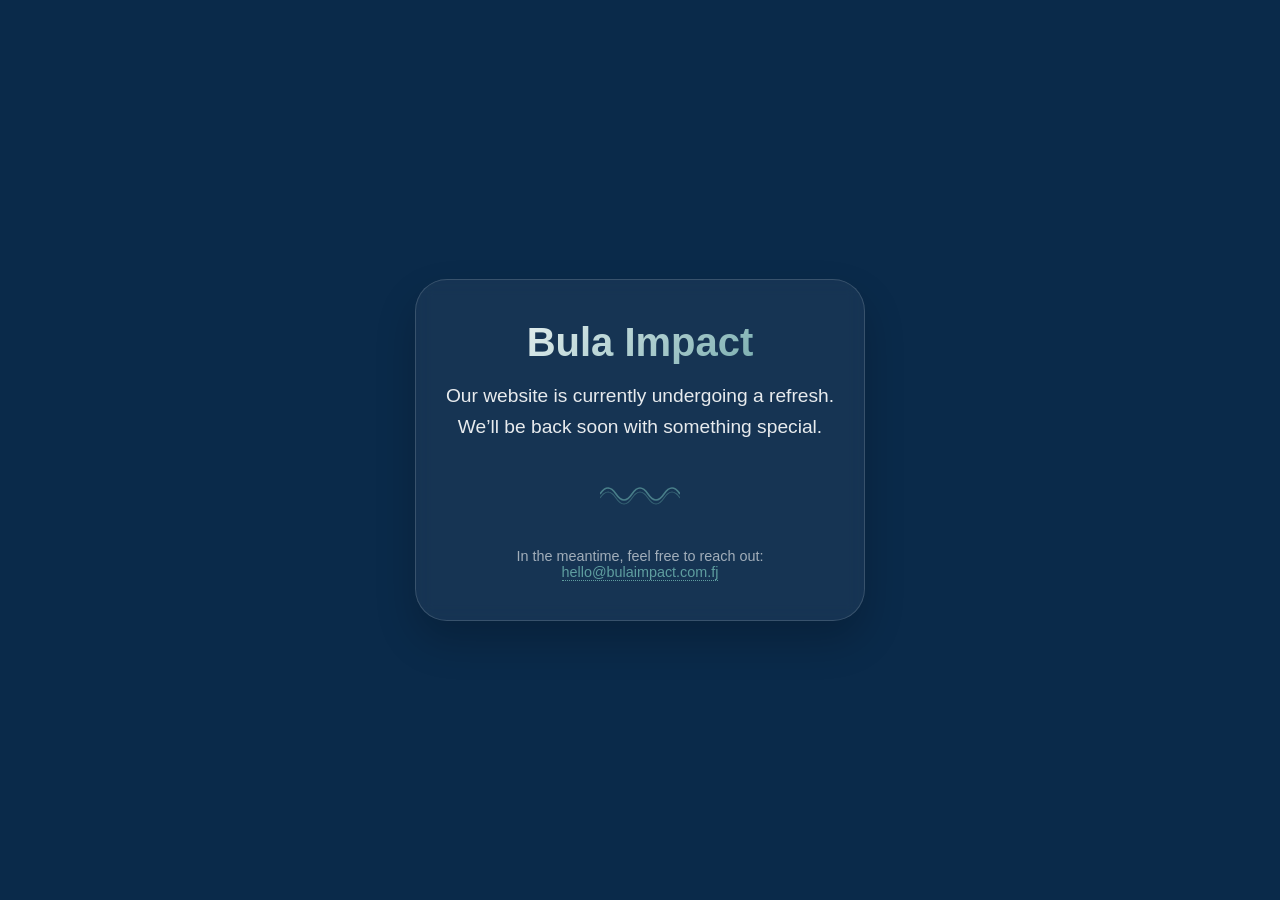
==== commit a9ecfc39: "Add files via upload" ====
--- a/index.html
+++ b/index.html
@@ -1,6 +1,98 @@
-<!DOCTYPE html><html lang="en"><head><meta charset="UTF-8"><meta name="viewport" content="width=device-width, initial-scale=1.0"><title>Bula Impact – Digital Agency for Fiji</title><link rel="icon" type="image/svg+xml" href="/favicon.svg"><link rel="stylesheet" href="assets/style-49e612a4.css"><link rel="stylesheet" href="https://cdnjs.cloudflare.com/ajax/libs/font-awesome/6.4.0/css/all.min.css"><script async src="https://pagead2.googlesyndication.com/pagead/js/adsbygoogle.js?client=ca-pub-3616645892367242" crossorigin="anonymous"></script><svg style="position: absolute; width: 0; height: 0; pointer-events: none;" xmlns="http://www.w3.org/2000/svg"><defs><filter id="liquid-filter" color-interpolation-filters="sRGB"><feImage href="data:image/svg+xml,%3Csvg xmlns='http://www.w3.org/2000/svg' width='300' height='300' viewBox='0 0 300 300'%3E%3Cdefs%3E%3ClinearGradient id='r' x1='0%25' y1='0%25' x2='100%25' y2='0%25'%3E%3Cstop offset='0%25' stop-color='%23000'/%3E%3Cstop offset='100%25' stop-color='%23f00'/%3E%3C/linearGradient%3E%3ClinearGradient id='b' x1='0%25' y1='0%25' x2='0%25' y2='100%25'%3E%3Cstop offset='0%25' stop-color='%23000'/%3E%3Cstop offset='100%25' stop-color='%2300f'/%3E%3C/linearGradient%3E%3CradialGradient id='gloss'%3E%3Cstop offset='0%25' stop-color='%23fff' stop-opacity='0.1'/%3E%3Cstop offset='100%25' stop-color='%23fff' stop-opacity='0'/%3E%3C/radialGradient%3E%3C/defs%3E%3Crect width='300' height='300' fill='black'/%3E%3Crect width='300' height='300' fill='url(%23r)' /%3E%3Crect width='300' height='300' fill='url(%23b)' style='mix-blend-mode: screen;' /%3E%3Ccircle cx='150' cy='150' r='120' fill='url(%23gloss)' /%3E%3C/svg%3E" x="0" y="0" width="100%" height="100%" result="map" /><feDisplacementMap in="SourceGraphic" in2="map" scale="5" xChannelSelector="R" yChannelSelector="G" result="displaced" /><feGaussianBlur in="displaced" stdDeviation="0.8" result="blurred" /><feBlend in="SourceGraphic" in2="blurred" mode="normal" /></filter></defs></svg></head><body><canvas id="background-canvas"></canvas><div class="mobile-background" id="mobile-background"></div><div class="content"><header><div class="container"><div class="header-content"><div class="logo"><svg xmlns="http://www.w3.org/2000/svg" viewBox="0 0 575.41 63.76" preserveAspectRatio="xMidYMid meet"><path fill="#ffffff" d="M295.17,4.13c1.66.46,15.16,23.06,17.25,26.21,2.91-2.45,15.19-25.7,16.72-25.7h10.04v53.2s-.72.77-.77.77h-8.23s-.77-.72-.77-.77V22.63l-16.73,24.66-16.73-23.12v34.44h-9.78V4.12c2.42.43,6.91-.59,9.01,0h-.01Z"/><path fill="#ffffff" d="M61.77,58.1c2.66-9.83,15.66-20.54,26.09-16.03,2.26.98,4.03,2.54,3.77,5.23h-7.98c-.37,0-3.25.84-3.35,1.3,1.73,6.51,15.41,4.52,16.44-1.58,1.22-7.17-5.32-10.62-11.53-11.05-10.26-.71-16.57,4.64-23.44,11.33V4.12h28.56c1.35,0,7.77,2.78,9.17,3.69,7.43,4.80,7.84,16.69-.22,21.19-.79.44-3.89.66-3.55,2.1.15.62,6.33,2.16,7.97,3.35,7.19,5.24,5.11,17.95-2.48,21.68-.61.30-4.96,1.96-5.24,1.96h-34.23.02ZM72.06,29.31c7.97-2.17,25.49,1.55,21.89-12.35-.59-2.27-4.04-4.61-6.19-4.61h-15.70v16.96Z"/><path fill="#ffffff" d="M.01,63.75v-21.07l32.42-11.31c.62-.83-6.90-2.73-7.61-2.93-3.34-.94-6.91-1.83-10.30-2.57-4.03-.88-10.03-1.14-13.65-2.30-.38-.12-.65-.35-.87-.68V.02l51.97,31.61L0,63.76h0Z"/><path fill="#ffffff" d="M575.41,0v22.87c0,.22-.58.57-.88.66-10.66,1.81-21.48,3.52-31.55,7.56l32.43,11.57v21.07l-51.97-32.13L575.41,0h0Z"/><path fill="#ffffff" d="M206.91,58.61l20.08-53.58c.79-1.38,11.79-1.41,12.89-.03l20.04,53.61h-10.04c-2.92-3.01-2.93-10.98-6.83-12.71-5.68-2.52-15.22,1.44-19.44,5.50-1,.96-5.41,7.22-6.16,7.22h-10.55,0ZM234.18,17.49l-1.55.76-9.25,24.42c5.75-1.91,11.19-5.58,17.50-5.14,0,0-6.70-20.04-6.70-20.04Z"/><path fill="#ffffff" d="M125.59,4.13v35.72c0,.31,1.40,4.41,1.69,5,3.05,6.31,13.39,6.99,18.64,2.97,1.39-1.07,4.89-5.90,4.89-7.45V4.90c0-.05.72-.77.77-.77h9.26s.77.72.77.77v37.52c0,.44-2.61,6.93-3.07,7.72-7.36,12.50-32.79,11.99-40.90.72-.67-.93-2.86-5.50-2.86-6.39V4.89c0-.05.72-.77.77-.77h10.04Z"/><path fill="#ffffff" d="M434.39,58.61h-9.52c-2.74-3.54-3.19-8.25-5.39-12.09-.85-.51-17.83-.53-19.85-.28-.63.08-1.04-.04-1.52.54-1.51,1.82-2.36,8.32-3.70,10.66-.27.47-.98,1.17-1.45,1.17h-8.23c-.68,0-1.05-2.01-.67-2.70l19.41-50.41c.74-1.13,11.47-2.07,11.61,1.20,4.80,15.99,14.38,32.73,18.81,48.55.31,1.12.67,2.17.49,3.36h.01ZM416.38,37.54l-7.46-20.57-7.98,20.57h15.44Z"/><path fill="#ffffff" d="M372.37,4.64c12.70,1.51,19.28,12.02,14.91,24.15-4.54,12.60-17.48,11.27-28.55,11.83v16.71c0,1.66-7.60,1.55-9.01,1.29-.59-.11-1.05-.17-1.20-.86l.43-53.12c7.40.64,16.19-.86,23.42,0ZM358.22,30.86h13.64c.19,0,2.90-1.54,3.31-1.83,5.11-3.68,4.92-11.83-.79-14.56-.42-.20-2.84-1.08-3.03-1.08h-13.12v17.48h-.01Z"/><path fill="#ffffff" d="M468.72,16.10c-.82-.89-4.68-2.27-5.99-2.50-15.89-2.72-21.90,14.78-16.42,27.20,3.84,8.71,13.96,12.15,21.55,5.73,1.05-.89,3.14-3.91,3.60-4.14,1.79-.90,6.50,2.22,8.53,2.82-1.73,8.57-11.89,13.71-20.13,13.91-21.18.51-28.87-18.95-24.27-37.12,4.18-16.52,24.09-23.45,37.88-13.98,1.87,1.28,7.24,6.87,6.68,9.10-.30,1.20-6.80,3.99-7.94,3.93-2.02-.10-2.42-3.81-3.48-4.96h-.01,0Z"/><path fill="#ffffff" d="M166.25,4.64l12.87-.51-3.62,42.90c1.83,1.22,4.20,2.28,6.44,2.37,2.90.12,6.87-1.83,8.72-1.58.96.13,6.07,4.46,5.87,1.39-.07-1.12-1.58-2.53-.70-3.95.60-.96,7.97-5.51,9.53-6.17v19.28s-.72.77-.77.77h-38.34V4.65h0Z"/><path fill="#ffffff" d="M522.92,4.64v8.74h-14.93v44.46s-.72.77-.77.77h-9.01V14.15c0-.05-.72-.77-.77-.77h-14.15c-.82-3.02-.51-5.72,0-8.74,0,0,39.63,0,39.63,0Z"/><path fill="#ffffff" d="M276.90,58.61h-9.52s-.77-.72-.77-.77V4.90c0-.05.72-.77.77-.77h8.75c1.55,0,.42,6.29.45,7.37.22,8.69,1.31,17.60,1.37,26.28.05,6.96-.23,13.93-1.05,20.84h0Z"/><rect fill="#ffffff" x="266.61" y="4.13" width="11.35" height="54.81"/></svg></div><button class="mobile-menu-btn"><i class="fas fa-bars"></i></button><nav><ul><li><a href="index.html">Home</a></li><li><a href="about.html">About</a></li><li><a href="service.html">Services</a></li><li><a href="process.html">Process</a></li><li><a href="insights.html">Insights</a></li><li><a href="contact.html">Contact</a></li></ul></nav></div></div></header><main class="container"><section class="hero"><div class="hero-content"><h1>We Create Digital Impact for Fiji's Businesses</h1><p class="subtitle">Bula Impact is a creative digital agency crafting modern websites and brand experiences that help local Fijian brands grow online and reach new markets.</p><p class="hero-support-text">BULA. We are Bula Impact a Pacific based creative and digital agency building thoughtful brands modern websites and meaningful digital experiences. Our work sits at the intersection of design technology and storytelling. The most powerful brands are not manufactured they are discovered refined and expressed with care.</p><a href="contact.html" class="cta-button">Let's Build Something Together</a></div></section><section class="section" id="about"><h2 class="section-title">About Bula Impact</h2><div class="about-content"><p>Bula Impact was founded with a simple belief the Pacific deserves world class digital craftsmanship.</p><p>From our home in the islands we work with businesses across the world to design brands and digital platforms that feel both modern and deeply human.</p><p>Our work is not about trends or templates. It is about understanding identity where a brand comes from what it stands for and how that story should live in the digital world.</p><p>The Pacific has always been a place of stories tradition and strong identity. Those values shape the way we work and remind us that design is not decoration it is communication.</p></div><div class="stats"><div class="stat-item glass-card"><span class="stat-number">50+</span><span class="stat-text">Projects Completed</span></div><div class="stat-item glass-card"><span class="stat-number">98%</span><span class="stat-text">Client Satisfaction</span></div><div class="stat-item glass-card"><span class="stat-number">5+</span><span class="stat-text">Years Experience</span></div><div class="stat-item glass-card"><span class="stat-number">100%</span><span class="stat-text">Fijian Owned</span></div></div></section><section class="section" id="services"><h2 class="section-title">What We Do</h2><div class="services-grid"><div class="service-card glass-card"><i class="fas fa-code"></i><h3>Web Development</h3><p>We design and develop modern websites that balance speed performance and design precision.</p></div><div class="service-card glass-card"><i class="fas fa-paint-brush"></i><h3>Brand Identity</h3><p>We help businesses define their visual language voice and digital presence.</p></div><div class="service-card glass-card"><i class="fas fa-mouse-pointer"></i><h3>UI and UX Design</h3><p>Interfaces should feel intuitive and effortless. Our design process focuses on clarity usability and refined interaction.</p></div><div class="service-card glass-card"><i class="fas fa-bullhorn"></i><h3>Digital Marketing</h3><p>Marketing should amplify the story of a brand rather than interrupt it.</p></div></div></section><section class="section" id="process"><h2 class="section-title">Our Process</h2><div class="process-steps"><div class="process-step glass-card"><div class="number">1</div><h4>Concept</h4><p>Every project begins with listening and understanding the story behind the brand.</p></div><div class="process-step glass-card"><div class="number">2</div><h4>Research</h4><p>We study the audience industry landscape and cultural context surrounding the brand.</p></div><div class="process-step glass-card"><div class="number">3</div><h4>Creative Direction</h4><p>We develop moodboards design language typography systems and visual direction.</p></div><div class="process-step glass-card"><div class="number">4</div><h4>Design</h4><p>User interfaces and digital interactions are crafted carefully to feel intentional and intuitive.</p></div><div class="process-step glass-card"><div class="number">5</div><h4>Development</h4><p>Modern technologies bring the design to life with performance responsiveness and precision.</p></div></div></section><section class="section insights-section" id="insights"><h2 class="section-title">Insights</h2><div class="insight-article glass-card"><h3>Storytelling in Modern Web Design</h3><p>BULA. In the Pacific stories have always carried meaning. Long before the digital world existed identity travelled through symbols voices and craftsmanship.</p><p>Today websites have become one of the most powerful storytelling tools a brand can have. A website should not simply display information. It should guide visitors through a narrative one that reflects the identity of the brand and creates a lasting impression.</p><p>At Bula Impact we approach digital design as a craft. We begin with curiosity explore ideas through research and creative direction and refine every detail until the final experience feels natural.</p><p>From our home in the Pacific we collaborate with businesses across the world who believe thoughtful design and authentic storytelling create stronger connections between brands and people.</p></div><div class="more-insights"><h3>More Insights</h3><ul><li class="glass-card"><a href="#">Designing Digital Experiences That Feel Human</a></li><li class="glass-card"><a href="#">How Storytelling Shapes Strong Brand Identity</a></li><li class="glass-card"><a href="#">Why Modern Websites Must Be Built Around User Experience</a></li></ul></div></section><section class="campaign-screen"><div class="campaign-container"><div class="campaign-title">LIVE DIGITAL CAMPAIGN</div><div class="campaign-display"><ins class="adsbygoogle"
-style="display:block"
-data-ad-client="ca-pub-3616645892367242"
-data-ad-slot="YOUR_AD_SLOT_ID"
-data-ad-format="auto"
-data-full-width-responsive="true"></ins></div></div></section><script>(adsbygoogle = window.adsbygoogle || []).push({});</script><section class="section" id="contact"><h2 class="section-title">Let's Work Together</h2><div class="contact-content"><p>Ready to elevate your brand with a powerful digital presence?</p><p>Get in touch with us to discuss your next project or website idea. We'd love to hear about your vision.</p><div class="contact-form glass-card"><form action="https://formspree.io/f/xvgdodbl" method="POST"><div class="form-group"><label for="name">Your Name</label><input type="text" id="name" name="name" placeholder="Enter your name" required></div><div class="form-group"><label for="email">Your Email</label><input type="email" id="email" name="email" placeholder="Enter your email" required></div><div class="form-group"><label for="business">Business Name</label><input type="text" id="business" name="business" placeholder="Enter your business name"></div><div class="form-group"><label for="service">Service Interested In</label><select id="service" name="service" required><option value="">Select a service</option><option value="website">Website Design</option><option value="branding">Branding</option><option value="marketing">Digital Marketing</option><option value="ecommerce">E-commerce</option><option value="seo">SEO</option><option value="other">Other</option></select></div><div class="form-group"><label for="message">Your Message</label><textarea id="message" name="message" placeholder="Tell us about your project, goals, and timeline" required></textarea></div><button type="submit" class="submit-btn">Send Message</button><p class="pricing-note">Pricing varies depending on the scope and requirements of each project. Please contact us for a custom quote.</p></form></div></div></section></main><footer><div class="footer-svg"><svg viewBox="0 0 1532.36 147.3" xmlns="http://www.w3.org/2000/svg"><path fill="#ffffff" d="M.34,79.49L.31.49l1532-.49c-.19,13.32-.06,26.66.01,40l-.99,1.49,1,.51c.04,8.65.03,17.35,0,26-2.33,1.2-3.04,2.36,0,2-.04,16.32.05,32.68.02,49L.35,119.49c-.06-3.32.08-6.68,0-10l9-5.51c-.68-4.22-2.32.28-3.22.84-1.81,1.11-3.57,2.44-5.78,2.67-.06-6.91-.6-15.29,0-22,.23-2.63,0-3.75,2-5.99H.34ZM15.66,41.87c14.16-8.18,27.11-18.54,41.15-27.07l56.92,39.68,56.92-37.84,57.02,39.67,56.14-38.84,57.03,38.93,56.78-39.91,56.36,38.69,56.82-39.81,56.93,37.97,56.92-38.84,57.11,38.79,56.05-38.01,56.84,39.83,56.32-38.71,57.01,39.65,56.84-38.86,56.91,39.01,57-38.06,56.25,38.84,56.83-39.52,57.02,38.61,56.91-39.01,56.08,37.98,57.17-39.85,55.87,37.87,47.43-33.55-46.48,30.2-53.92-38.74-3.99-.94-55.9,37.88-57.03-39.62-57.08,37.83-56.07-39.03-56.99,39.02-56.85-38.75-57.1,38.87-56.06-38.14-57,39.14-56.85-38.88-56.13,39.87-57.03-37.91-56.9,39-57.02-38.03-56.14,38.06-56.93-38.99-57.01,38-56.15-39.8-56.83,38.84-57.02-38.93-56.03,39.03-57.9-38.04-56.13,39.04L56.99,10.61,13.33,41.51c.49,5.14,2.14.47,2.33.36ZM116.07,21.21c4.87-4.87-3.52-12.84-7.85-7.35s3.76,11.44,7.85,7.35ZM230.08,21.17c6.68-6.73-7.93-14.1-8.72-4.18-.42,5.26,5.85,7.07,8.72,4.18ZM336.57,13.64c-5.41,6.21,8.29,14.03,8.85,4.24.33-5.84-6.24-7.24-8.85-4.24ZM453.03,12.52c-4.8,1.42-3.67,11.89,3.59,9.66,5.79-1.77,3.46-11.75-3.59-9.66ZM564.03,12.48c-3.84,1.13-3.83,8.53,0,9.66,8.62,2.54,8.61-12.21,0-9.66ZM677.98,12.43c-4.17,1.45-3.06,9.37,1.87,9.86,8.37.84,7.15-13-1.87-9.86ZM793.03,12.41c-3.84,1.13-3.83,8.53,0,9.66,8.62,2.54,8.61-12.21,0-9.66ZM913.07,20.95c4.87-4.87-3.52-12.84-7.85-7.35s3.76,11.44,7.85,7.35ZM1019.98,12.32c-3.96,1.39-2.71,8.55,1.04,9.68,8.92,2.69,8.58-13.06-1.04-9.68ZM1133.98,12.29c-4.17,1.45-3.06,9.37,1.87,9.86,8.37.84,7.15-13-1.87-9.86ZM1246.98,12.25c-3.84,1.33-3.31,8.39,1.06,9.66,8.96,2.61,8.52-12.98-1.06-9.66ZM1367.08,20.81c6.68-6.73-7.93-14.1-8.72-4.18-.42,5.26,5.85,7.07,8.72,4.18ZM1481.08,20.77c3.07-3.10,1.39-9.18-4.26-8.85-9.75.56-2.22,15.39,4.26,8.85ZM1529.82,13v1c.65-.33.65-.67,0-1ZM1515.97,51.64c-13.42,8.73-26.86,17.41-40.13,26.36l-57.01-39.96-57.01,38-56.81-39.81-56.17,38.84-57.01-38.91-56.8,38.83-57.02-39.69-56.33,39.69-56.85-38.81-56.9,39.03-56.94-37.8-56.31,39.65-56.85-37.91-57.01,39.13-56.84-38.8-56.15,38.81-57.01-39.06-56.81,37.95-56.27-39.85-57.88,38.08-56.06-38.12-56.82,38.95-57.02-38.61-55.36,39.7-57.8-37.83L8.33,74.98l48.5-31.44,56.19,39.71,57.66-38.74,56.31,39.7,57.01-38.68,56.84,38.78,57-38.92,56,37.91,57.15-39.81,56.69,38.64,56.3-39.73,57.03,39.7,56.83-38.52,57.02,39.61,56.13-38.9,57.82,39.95,56.04-38.78,57.03,39.71,56.12-38.83,56.85,38.74,56.99-38.97,56.85,38.8,56.31-39.65,57.04,38.66,56.02-39.74,56.96,37.63,2.65-.94c13.74-11.4,29.78-20.22,43.58-31.46.82-.67,3.17-2.16,2.59-3.4-3.76.54-5.89,4.33-7.87,5.62ZM12.32,43.49c-2.36-.38-2.84,2.73-4.97,3.51.93.22,6.64-1.77,4.97-3.51ZM10.35,102.48l47.33-30.85,56.94,39.67,56.06-37.67,57.11,38.79,56.04-37.97,56.85,38.75,56.97-39.69,57.04,38.71,56.14-39.84,57.02,37.88,56.82-38.78,57.12,38.83,56.03-38.01,56.93,38.94,56.91-37.84,56.33,39.61,56.82-38.84,56.93,38.99,56.92-38.96,57.01,39.79,56.13-39.58,57.02,38.62,56.91-39.01,56.08,37.97,56.21-39.86,57.8,37.83,43.46-31.49-44.43,27.56-56.05-39.69-56.8,38.56-56.18-39.84-57.95,38.02-56.07-38.98-57.01,38.99-56.93-39.02-56.03,39.04-57.02-38.04-56.83,38.94-56.99-38.65-56.16,39.82-57.01-37.88-56.9,38.98-56.96-38.89-57.1,38.94-56.05-38.95-57.01,37.94-56.83-39.77-56.12,38.83-57.04-38.96-56.99,38.95-56.86-38.83-55.37,39.76-3.22-.36-54.4-37.31L10.35,102.48ZM7.33,75.5c-1.09-1.09-3.08.9-1.99,1.99s3.08-.9,1.99-1.99ZM3.84,78.49v1c.65-.33.65-.67,0-1ZM621,96.51c-6.11.54-6.05,11.14.74,10.8,7.58-.38,5.16-11.32-.74-10.8ZM1190,96.32c-6.11.54-6.05,11.14.74,10.8,7.58-.38,5.16-11.32-.74-10.8ZM1422.11,105.79c4.9-4.94-3.31-13.56-7.84-7.32-4.16,5.73,3.71,11.49,7.84,7.32ZM49.59,106.23c5.13,5.15,12.49-4.86,6.77-8.26s-10.89,4.13-6.77,8.26ZM171.1,106.19c4.12-4.14-.92-11.75-6.77-8.26-5.72,3.41,1.64,13.41,6.77,8.26ZM278.98,97.53c-3.5,1.23-3.1,8.92,2.09,9.71,8.09,1.22,6.96-12.9-2.09-9.71ZM394.05,97.56c-3.72,1.12-4.17,8.07.28,9.4,8.13,2.42,9.64-12.38-.28-9.4ZM503.98,97.47c-2.92.97-2.95,9.77,2.87,9.77,6.76,0,7.1-13.07-2.87-9.77ZM734.05,97.46c-3.72,1.12-4.17,8.07.28,9.4,8.13,2.42,9.64-12.38-.28-9.4ZM846.59,105.98c5.13,5.15,12.49-4.86,6.77-8.26s-10.89,4.13-6.77,8.26ZM961.01,97.34c-4.26,1.5-2.48,9.44,1.87,9.87,8.41.82,7.1-13.03-1.87-9.87ZM1081.1,105.9c4.12-4.14-.92-11.75-6.77-8.26s1.64,13.41,6.77,8.26ZM1308.1,105.83c4.12-4.14-.92-11.75-6.77-8.26s1.64,13.41,6.77,8.26Z"/><path fill="#ffffff" d="M232.35,126.42c.44,17.95-21.68,26.92-34.53,14.05-2.07-2.07-8.8-14.03-3.97-14.03h38.5Z"/><path fill="#ffffff" d="M136.35,126.45c-1.26,26.32-39.01,27.18-40,.01h40Z"/><path fill="#ffffff" d="M1002.35,126.17c.68,21.08-29.32,27.91-38.17,8.68-.69-1.5-3.43-8.67-.33-8.67h38.5Z"/><path fill="#ffffff" d="M521.35,126.33c-.92,26.13-39.6,26.86-40,.01h40Z"/><path fill="#ffffff" d="M1387.35,126.05c-.71,26.24-39.11,26.82-40,.01h40Z"/><path fill="#ffffff" d="M280.35,126.4c.67,5.58-1.48,9.49-4.95,13.55-.51.6-4.95,5.03-5.27,5.21-.42.23-8.75,2.11-9.23,2.13-9.67.39-21.66-10.6-19.55-20.88h39Z"/><path fill="#ffffff" d="M184.35,126.43c-1,26.39-39.04,26.74-40,.01h40Z"/><path fill="#ffffff" d="M88.35,126.46c-1.12,26.08-39.51,26.9-40,.01h40Z"/><path fill="#ffffff" d="M329.35,126.39c-1.88,25.9-40.32,27.17-40,.01h40Z"/><path fill="#ffffff" d="M1339.35,126.06c-.95,26.01-39.37,27.01-40,.01h40Z"/><path fill="#ffffff" d="M569.35,126.31c-.86,26.21-39.32,26.79-40,.01h40Z"/><path fill="#ffffff" d="M617.35,126.29c1.45,23-34.62,27.31-39.36,5.78-.28-1.26.07-5.77.36-5.77h39Z"/><path fill="#ffffff" d="M906.35,126.2c-1.12,26.08-39.51,26.9-40,.01h40Z"/><path fill="#ffffff" d="M1435.35,126.03c.61,14.55-14.71,23.83-27.99,18.50-6.67-2.68-13.31-11.16-11.01-18.49h39Z"/><path fill="#ffffff" d="M1291.35,126.08c-1.12,26.08-39.51,26.9-40,.01h40Z"/><path fill="#ffffff" d="M954.35,126.19c-.96,26.08-39.29,26.87-40,.01h40Z"/><path fill="#ffffff" d="M1050.35,126.15c.82,17.78-22.31,26.92-34.53,14.04-3.08-3.25-6.10-9.64-4.47-14.03h39Z"/><path fill="#ffffff" d="M1532.35,126c-1.9,26.03-40.17,26.9-40,.01h40Z"/><path fill="#ffffff" d="M665.35,126.28c-.03,26.15-40.10,27.13-39,.01h39Z"/><path fill="#ffffff" d="M425.35,126.36c-1.95,26.17-39.6,26.82-40,.01h40Z"/><path fill="#ffffff" d="M473.35,126.34c-1.63,26.11-39.42,26.91-40,.01h40Z"/><path fill="#ffffff" d="M3.35,126.49h2c11.65,0,23.35-.01,35,0-.69,15.16-17.21,25.12-30.70,17.21-5.02-2.94-11.05-10.57-9.36-16.67.33-1.20,2.66-.26,3.06-.54Z"/><path fill="#ffffff" d="M714.35,126.26c-2.51,26.03-39.94,27.19-40,.01h40Z"/><path fill="#ffffff" d="M762.35,126.25c-2,26.30-39.80,26.67-40,.01h40Z"/><path fill="#ffffff" d="M810.35,126.23c-1.95,26.17-39.60,26.82-40,.01h40Z"/><path fill="#ffffff" d="M1195.35,126.11c-1.82,26.16-39.95,26.66-40,.01h40Z"/><path fill="#ffffff" d="M377.35,126.37c-1.92,26.18-39.88,26.67-40,.01h40Z"/><path fill="#ffffff" d="M1483.35,126.02c-.08,26.29-39.67,26.96-39,.01h39Z"/><path fill="#ffffff" d="M1243.35,126.09c-2.82,26.40-37.84,26.61-41,.01h41Z"/><path fill="#ffffff" d="M858.35,126.22c-2.03,26.14-39.34,26.87-40,.01h40Z"/><path fill="#ffffff" d="M1147.35,126.12c-1.92,26.18-39.88,26.67-40,.01h40Z"/><path fill="#ffffff" d="M1098.35,126.14c0,26.28-39.73,26.84-39,.01h39Z"/><path fill="#ffffff" d="M1532.34,70c-3.04.36-2.33-.80,0-2,0,.56,0,1.40,0,2Z"/><path fill="#ffffff" d="M1532.33,42l-1-.51.99-1.49c0,.59,0,1.42,0,2Z"/><path fill="#ffffff" d="M1529.82,13c.65.33.65.67,0,1v-1Z"/></svg></div><div class="footer-content container"><p class="footer-description">Bula Impact — A Pacific based digital agency specializing in web development brand identity and thoughtful digital experiences. We work with businesses around the world to craft websites and digital platforms that communicate identity with clarity and purpose.</p><div class="social-icons"><a href="https://www.instagram.com/bulaimpact/" target="_blank" rel="noopener"><i class="fab fa-instagram"></i></a></div><div class="footer-links"><a href="about.html">About</a><a href="service.html">Services</a><a href="process.html">Process</a><a href="insights.html">Insights</a><a href="contact.html">Contact</a><a href="privacy-policy.html">Privacy Policy</a><a href="terms.html">Terms of Service</a></div><p class="footer-text">© 2025 Bula Impact. All rights reserved.</p></div></footer></div><script src="assets/app-1ab8ab4e.js" defer></script></body></html>+<!DOCTYPE html>
+<html lang="en">
+<head>
+    <meta charset="UTF-8">
+    <meta name="viewport" content="width=device-width, initial-scale=1.0">
+    <title>Bula Impact – Site Under Maintenance</title>
+    <style>
+        * {
+            margin: 0;
+            padding: 0;
+            box-sizing: border-box;
+        }
+
+        body {
+            background: #0a2a4a;
+            color: #f0f4fa;
+            font-family: -apple-system, BlinkMacSystemFont, 'Segoe UI', Roboto, Helvetica, Arial, sans-serif;
+            min-height: 100vh;
+            display: flex;
+            align-items: center;
+            justify-content: center;
+            text-align: center;
+            padding: 20px;
+        }
+
+        .container {
+            max-width: 600px;
+            margin: 0 auto;
+            background: rgba(255, 255, 255, 0.05);
+            backdrop-filter: blur(8px);
+            border: 1px solid rgba(255, 255, 255, 0.15);
+            border-radius: 32px;
+            padding: 40px 30px;
+            box-shadow: 0 20px 40px rgba(0, 0, 0, 0.2);
+        }
+
+        h1 {
+            font-size: 2.5rem;
+            font-weight: 600;
+            margin-bottom: 1rem;
+            background: linear-gradient(135deg, #fff, #5f9ea0);
+            -webkit-background-clip: text;
+            -webkit-text-fill-color: transparent;
+            background-clip: text;
+        }
+
+        p {
+            font-size: 1.2rem;
+            margin-bottom: 2rem;
+            line-height: 1.6;
+            color: rgba(255, 255, 255, 0.9);
+        }
+
+        .wave {
+            margin-top: 30px;
+            opacity: 0.7;
+        }
+
+        .wave svg {
+            width: 80px;
+            height: auto;
+            fill: #5f9ea0;
+        }
+
+        .contact {
+            margin-top: 30px;
+            font-size: 0.9rem;
+            color: rgba(255, 255, 255, 0.6);
+        }
+
+        .contact a {
+            color: #5f9ea0;
+            text-decoration: none;
+            border-bottom: 1px dotted #5f9ea0;
+        }
+
+        .contact a:hover {
+            color: #ffffff;
+        }
+    </style>
+</head>
+<body>
+    <div class="container">
+        <h1>Bula Impact</h1>
+        <p>Our website is currently undergoing a refresh.<br>We’ll be back soon with something special.</p>
+        <div class="wave">
+            <svg viewBox="0 0 100 50" xmlns="http://www.w3.org/2000/svg">
+                <path d="M0,25 Q10,10 20,25 T40,25 T60,25 T80,25 T100,25" stroke="#5f9ea0" fill="none" stroke-width="2"/>
+                <path d="M0,30 Q10,15 20,30 T40,30 T60,30 T80,30 T100,30" stroke="#5f9ea0" fill="none" stroke-width="1.5" opacity="0.6"/>
+            </svg>
+        </div>
+        <div class="contact">
+            In the meantime, feel free to reach out:<br>
+            <a href="mailto:hello@bulaimpact.com.fj">hello@bulaimpact.com.fj</a>
+        </div>
+    </div>
+</body>
+</html>
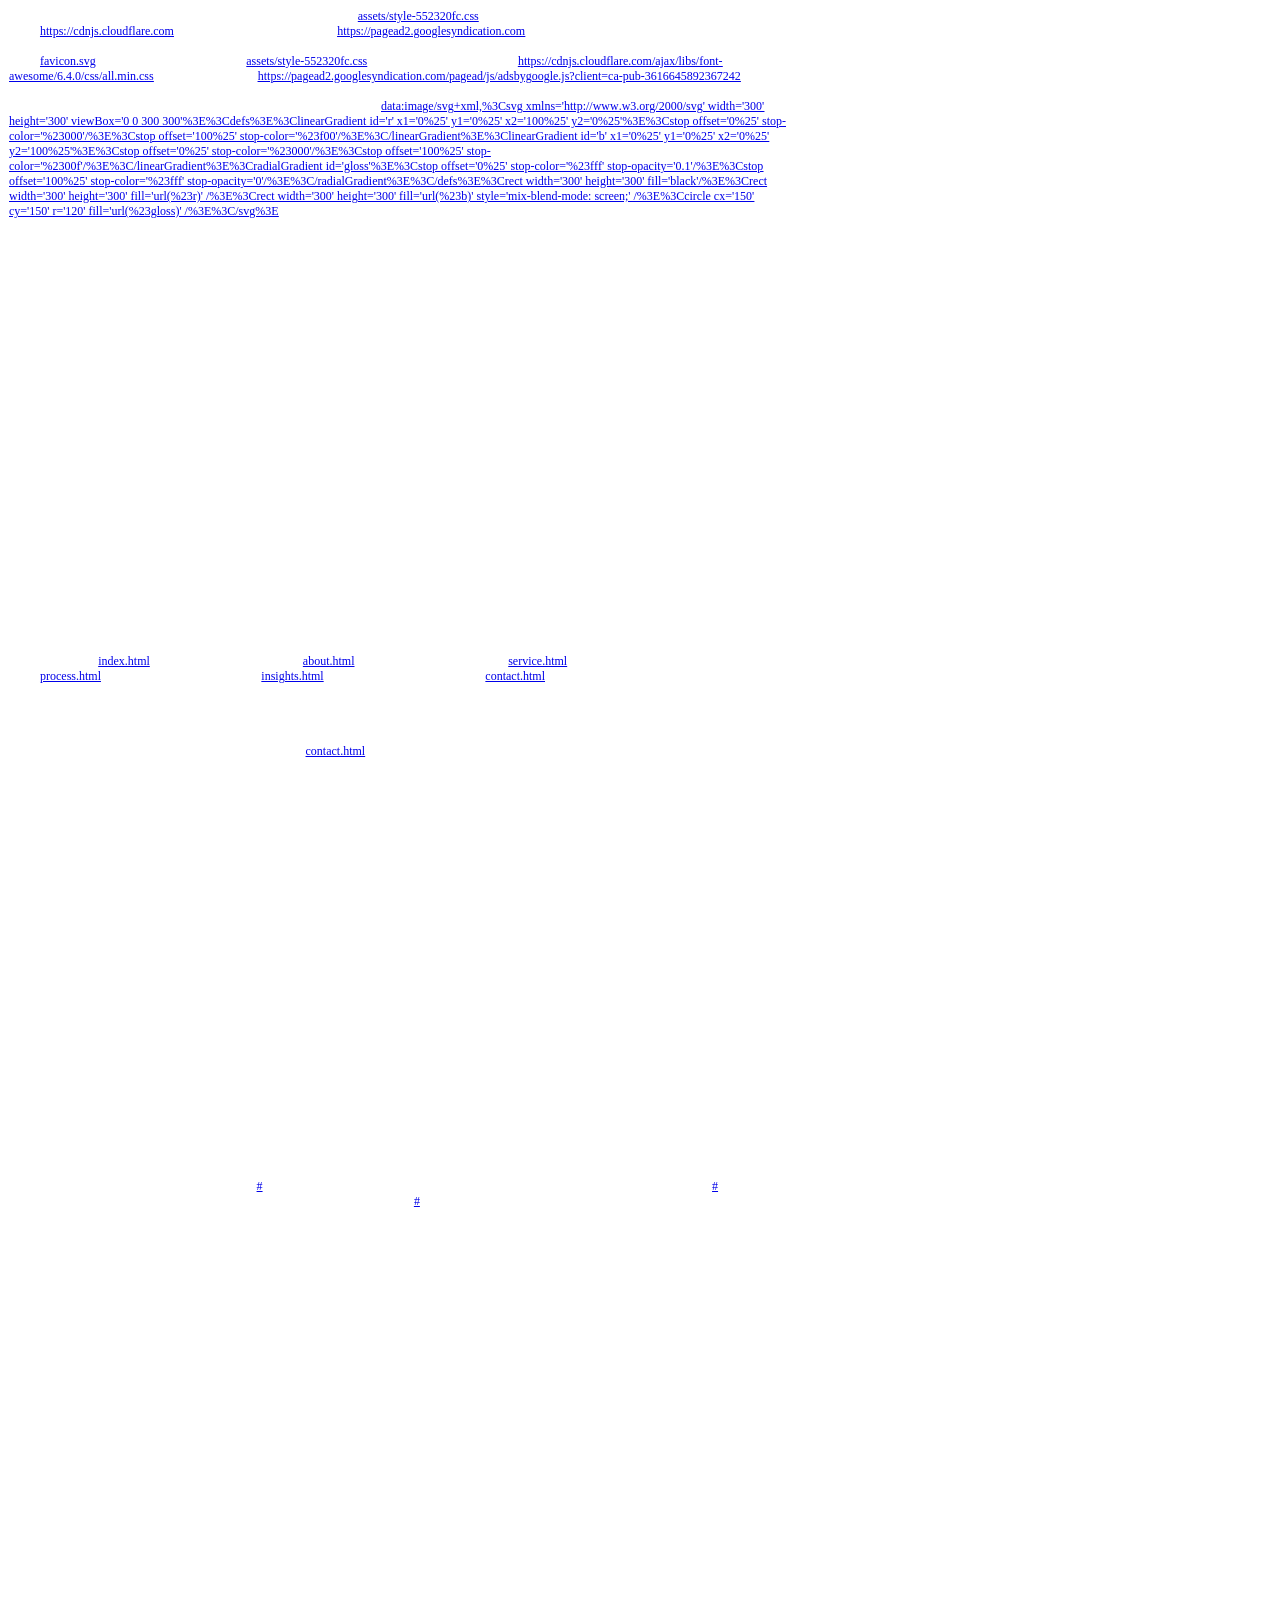
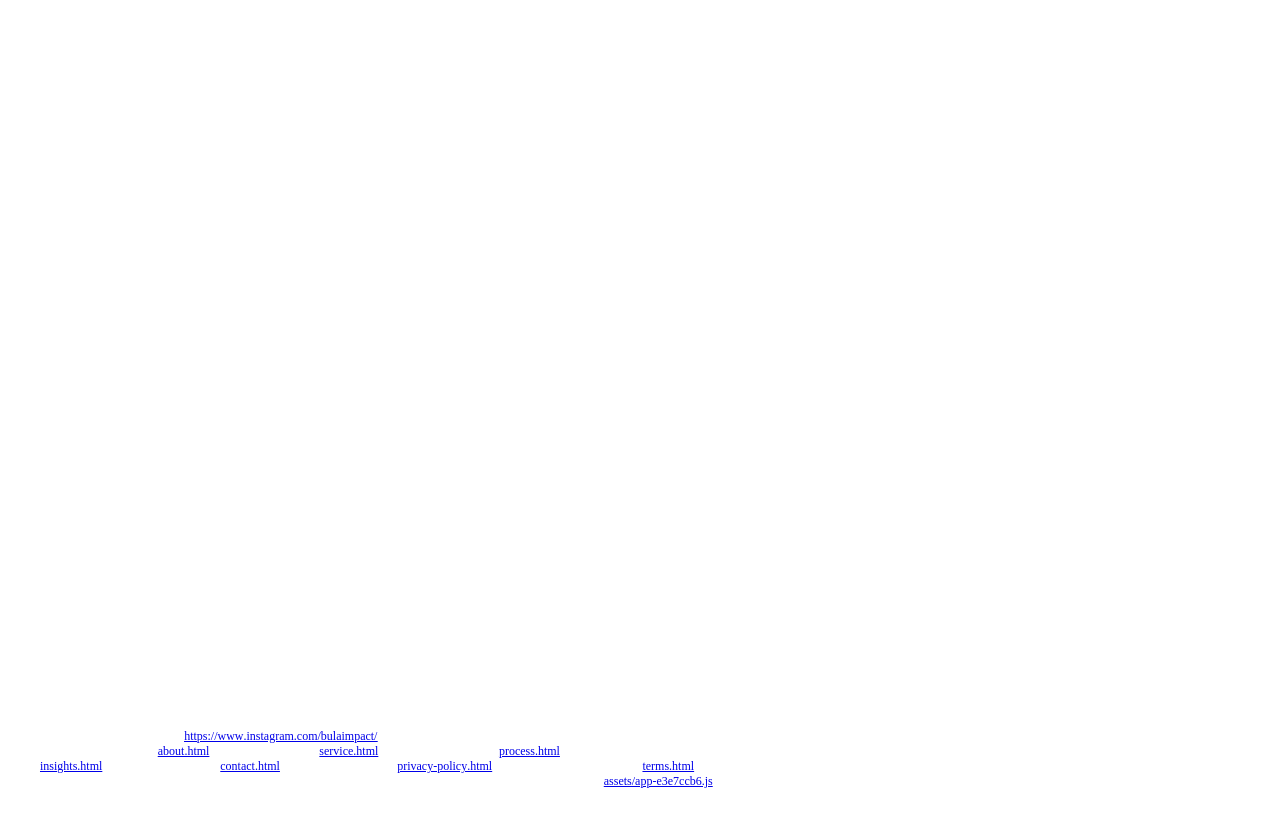
==== commit 568c468f: "Add files via upload" ====
--- a/index.html
+++ b/index.html
@@ -1,98 +1,52 @@
-<!DOCTYPE html>
-<html lang="en">
+<!DOCTYPE html PUBLIC "-//W3C//DTD HTML 4.01//EN" "http://www.w3.org/TR/html4/strict.dtd">
+<html>
 <head>
-    <meta charset="UTF-8">
-    <meta name="viewport" content="width=device-width, initial-scale=1.0">
-    <title>Bula Impact – Site Under Maintenance</title>
-    <style>
-        * {
-            margin: 0;
-            padding: 0;
-            box-sizing: border-box;
-        }
-
-        body {
-            background: #0a2a4a;
-            color: #f0f4fa;
-            font-family: -apple-system, BlinkMacSystemFont, 'Segoe UI', Roboto, Helvetica, Arial, sans-serif;
-            min-height: 100vh;
-            display: flex;
-            align-items: center;
-            justify-content: center;
-            text-align: center;
-            padding: 20px;
-        }
-
-        .container {
-            max-width: 600px;
-            margin: 0 auto;
-            background: rgba(255, 255, 255, 0.05);
-            backdrop-filter: blur(8px);
-            border: 1px solid rgba(255, 255, 255, 0.15);
-            border-radius: 32px;
-            padding: 40px 30px;
-            box-shadow: 0 20px 40px rgba(0, 0, 0, 0.2);
-        }
-
-        h1 {
-            font-size: 2.5rem;
-            font-weight: 600;
-            margin-bottom: 1rem;
-            background: linear-gradient(135deg, #fff, #5f9ea0);
-            -webkit-background-clip: text;
-            -webkit-text-fill-color: transparent;
-            background-clip: text;
-        }
-
-        p {
-            font-size: 1.2rem;
-            margin-bottom: 2rem;
-            line-height: 1.6;
-            color: rgba(255, 255, 255, 0.9);
-        }
-
-        .wave {
-            margin-top: 30px;
-            opacity: 0.7;
-        }
-
-        .wave svg {
-            width: 80px;
-            height: auto;
-            fill: #5f9ea0;
-        }
-
-        .contact {
-            margin-top: 30px;
-            font-size: 0.9rem;
-            color: rgba(255, 255, 255, 0.6);
-        }
-
-        .contact a {
-            color: #5f9ea0;
-            text-decoration: none;
-            border-bottom: 1px dotted #5f9ea0;
-        }
-
-        .contact a:hover {
-            color: #ffffff;
-        }
-    </style>
+  <meta http-equiv="Content-Type" content="text/html; charset=utf-8">
+  <meta http-equiv="Content-Style-Type" content="text/css">
+  <title></title>
+  <meta name="Generator" content="Cocoa HTML Writer">
+  <meta name="CocoaVersion" content="2685.5">
+  <style type="text/css">
+    p.p1 {margin: 0.0px 0.0px 0.0px 0.0px; font: 12.0px Times; color: #ffffff; -webkit-text-stroke: #ffffff}
+    span.s1 {font-kerning: none}
+    span.s2 {text-decoration: underline ; font-kerning: none; color: #0000e9; -webkit-text-stroke: 0px #0000e9}
+    td.td1 {width: 778.0px; margin: 0.5px 0.5px 0.5px 0.5px; padding: 1.0px 1.0px 1.0px 1.0px}
+  </style>
 </head>
 <body>
-    <div class="container">
-        <h1>Bula Impact</h1>
-        <p>Our website is currently undergoing a refresh.<br>We’ll be back soon with something special.</p>
-        <div class="wave">
-            <svg viewBox="0 0 100 50" xmlns="http://www.w3.org/2000/svg">
-                <path d="M0,25 Q10,10 20,25 T40,25 T60,25 T80,25 T100,25" stroke="#5f9ea0" fill="none" stroke-width="2"/>
-                <path d="M0,30 Q10,15 20,30 T40,30 T60,30 T80,30 T100,30" stroke="#5f9ea0" fill="none" stroke-width="1.5" opacity="0.6"/>
-            </svg>
-        </div>
-        <div class="contact">
-            In the meantime, feel free to reach out:<br>
-            <a href="mailto:hello@bulaimpact.com.fj">hello@bulaimpact.com.fj</a>
-        </div>
-    </div>
+<table cellspacing="0" cellpadding="0">
+  <tbody>
+    <tr>
+      <td valign="middle" class="td1">
+        <p class="p1"><span class="s1">&lt;!DOCTYPE html&gt;&lt;html lang="en"&gt;&lt;head&gt;&lt;link rel="preload" href="</span><span class="s2">assets/style-552320fc.css</span><span class="s1">" as="style"&gt;&lt;link rel="preconnect" href="<a href="https://cdnjs.cloudflare.com/"><span class="s2">https://cdnjs.cloudflare.com</span></a>"&gt;&lt;link rel="dns-prefetch" href="<a href="https://pagead2.googlesyndication.com/"><span class="s2">https://pagead2.googlesyndication.com</span></a>"&gt;&lt;meta charset="UTF-8"&gt;&lt;meta name="viewport" content="width=device-width, initial-scale=1.0"&gt;&lt;title&gt;Bula Impact – Digital Agency for Fiji&lt;/title&gt;&lt;link rel="icon" type="image/svg+xml" href="</span><span class="s2">favicon.svg</span><span class="s1">"&gt;&lt;link rel="stylesheet" href="</span><span class="s2">assets/style-552320fc.css</span><span class="s1">"&gt;&lt;link rel="stylesheet" href="<a href="https://cdnjs.cloudflare.com/ajax/libs/font-awesome/6.4.0/css/all.min.css"><span class="s2">https://cdnjs.cloudflare.com/ajax/libs/font-awesome/6.4.0/css/all.min.css</span></a>"&gt;&lt;script async src="<a href="https://pagead2.googlesyndication.com/pagead/js/adsbygoogle.js?client=ca-pub-3616645892367242"><span class="s2">https://pagead2.googlesyndication.com/pagead/js/adsbygoogle.js?client=ca-pub-3616645892367242</span></a>" crossorigin="anonymous"&gt;&lt;/script&gt;&lt;svg style="position: absolute; width: 0; height: 0; pointer-events: none;" xmlns="http://www.w3.org/2000/svg"&gt;&lt;defs&gt;&lt;filter id="liquid-filter" color-interpolation-filters="sRGB"&gt;&lt;feImage href="<a href="data:image/svg+xml,%3Csvg%20xmlns='http://www.w3.org/2000/svg'%20width='300'%20height='300'%20viewBox='0%200%20300%20300'%3E%3Cdefs%3E%3ClinearGradient%20id='r'%20x1='0%25'%20y1='0%25'%20x2='100%25'%20y2='0%25'%3E%3Cstop%20offset='0%25'%20stop-color='%23000'/%3E%3Cstop%20offset='100%25'%20stop-color='%23f00'/%3E%3C/linearGradient%3E%3ClinearGradient%20id='b'%20x1='0%25'%20y1='0%25'%20x2='0%25'%20y2='100%25'%3E%3Cstop%20offset='0%25'%20stop-color='%23000'/%3E%3Cstop%20offset='100%25'%20stop-color='%2300f'/%3E%3C/linearGradient%3E%3CradialGradient%20id='gloss'%3E%3Cstop%20offset='0%25'%20stop-color='%23fff'%20stop-opacity='0.1'/%3E%3Cstop%20offset='100%25'%20stop-color='%23fff'%20stop-opacity='0'/%3E%3C/radialGradient%3E%3C/defs%3E%3Crect%20width='300'%20height='300'%20fill='black'/%3E%3Crect%20width='300'%20height='300'%20fill='url(%23r)'%20/%3E%3Crect%20width='300'%20height='300'%20fill='url(%23b)'%20style='mix-blend-mode:%20screen;'%20/%3E%3Ccircle%20cx='150'%20cy='150'%20r='120'%20fill='url(%23gloss)'%20/%3E%3C/svg%3E"><span class="s2">data:image/svg+xml,%3Csvg xmlns='http://www.w3.org/2000/svg' width='300' height='300' viewBox='0 0 300 300'%3E%3Cdefs%3E%3ClinearGradient id='r' x1='0%25' y1='0%25' x2='100%25' y2='0%25'%3E%3Cstop offset='0%25' stop-color='%23000'/%3E%3Cstop offset='100%25' stop-color='%23f00'/%3E%3C/linearGradient%3E%3ClinearGradient id='b' x1='0%25' y1='0%25' x2='0%25' y2='100%25'%3E%3Cstop offset='0%25' stop-color='%23000'/%3E%3Cstop offset='100%25' stop-color='%2300f'/%3E%3C/linearGradient%3E%3CradialGradient id='gloss'%3E%3Cstop offset='0%25' stop-color='%23fff' stop-opacity='0.1'/%3E%3Cstop offset='100%25' stop-color='%23fff' stop-opacity='0'/%3E%3C/radialGradient%3E%3C/defs%3E%3Crect width='300' height='300' fill='black'/%3E%3Crect width='300' height='300' fill='url(%23r)' /%3E%3Crect width='300' height='300' fill='url(%23b)' style='mix-blend-mode: screen;' /%3E%3Ccircle cx='150' cy='150' r='120' fill='url(%23gloss)' /%3E%3C/svg%3E</span></a>" x="0" y="0" width="100%" height="100%" result="map" /&gt;&lt;feDisplacementMap in="SourceGraphic" in2="map" scale="5" xChannelSelector="R" yChannelSelector="G" result="displaced" /&gt;&lt;feGaussianBlur in="displaced" stdDeviation="0.8" result="blurred" /&gt;&lt;feBlend in="SourceGraphic" in2="blurred" mode="normal" /&gt;&lt;/filter&gt;&lt;/defs&gt;&lt;/svg&gt;&lt;/head&gt;&lt;body&gt;&lt;canvas id="background-canvas"&gt;&lt;/canvas&gt;&lt;div class="mobile-background" id="mobile-background"&gt;&lt;/div&gt;&lt;div class="content"&gt;&lt;header&gt;&lt;div class="container"&gt;&lt;div class="header-content"&gt;&lt;div class="logo"&gt;&lt;svg xmlns="http://www.w3.org/2000/svg" viewBox="0 0 575.41 63.76" preserveAspectRatio="xMidYMid meet"&gt;&lt;path fill="#ffffff" d="M295.17,4.13c1.66.46,15.16,23.06,17.25,26.21,2.91-2.45,15.19-25.7,16.72-25.7h10.04v53.2s-.72.77-.77.77h-8.23s-.77-.72-.77-.77V22.63l-16.73,24.66-16.73-23.12v34.44h-9.78V4.12c2.42.43,6.91-.59,9.01,0h-.01Z"/&gt;&lt;path fill="#ffffff" d="M61.77,58.1c2.66-9.83,15.66-20.54,26.09-16.03,2.26.98,4.03,2.54,3.77,5.23h-7.98c-.37,0-3.25.84-3.35,1.3,1.73,6.51,15.41,4.52,16.44-1.58,1.22-7.17-5.32-10.62-11.53-11.05-10.26-.71-16.57,4.64-23.44,11.33V4.12h28.56c1.35,0,7.77,2.78,9.17,3.69,7.43,4.80,7.84,16.69-.22,21.19-.79.44-3.89.66-3.55,2.1.15.62,6.33,2.16,7.97,3.35,7.19,5.24,5.11,17.95-2.48,21.68-.61.30-4.96,1.96-5.24,1.96h-34.23.02ZM72.06,29.31c7.97-2.17,25.49,1.55,21.89-12.35-.59-2.27-4.04-4.61-6.19-4.61h-15.70v16.96Z"/&gt;&lt;path fill="#ffffff" d="M.01,63.75v-21.07l32.42-11.31c.62-.83-6.90-2.73-7.61-2.93-3.34-.94-6.91-1.83-10.30-2.57-4.03-.88-10.03-1.14-13.65-2.30-.38-.12-.65-.35-.87-.68V.02l51.97,31.61L0,63.76h0Z"/&gt;&lt;path fill="#ffffff" d="M575.41,0v22.87c0,.22-.58.57-.88.66-10.66,1.81-21.48,3.52-31.55,7.56l32.43,11.57v21.07l-51.97-32.13L575.41,0h0Z"/&gt;&lt;path fill="#ffffff" d="M206.91,58.61l20.08-53.58c.79-1.38,11.79-1.41,12.89-.03l20.04,53.61h-10.04c-2.92-3.01-2.93-10.98-6.83-12.71-5.68-2.52-15.22,1.44-19.44,5.50-1,.96-5.41,7.22-6.16,7.22h-10.55,0ZM234.18,17.49l-1.55.76-9.25,24.42c5.75-1.91,11.19-5.58,17.50-5.14,0,0-6.70-20.04-6.70-20.04Z"/&gt;&lt;path fill="#ffffff" d="M125.59,4.13v35.72c0,.31,1.40,4.41,1.69,5,3.05,6.31,13.39,6.99,18.64,2.97,1.39-1.07,4.89-5.90,4.89-7.45V4.90c0-.05.72-.77.77-.77h9.26s.77.72.77.77v37.52c0,.44-2.61,6.93-3.07,7.72-7.36,12.50-32.79,11.99-40.90.72-.67-.93-2.86-5.50-2.86-6.39V4.89c0-.05.72-.77.77-.77h10.04Z"/&gt;&lt;path fill="#ffffff" d="M434.39,58.61h-9.52c-2.74-3.54-3.19-8.25-5.39-12.09-.85-.51-17.83-.53-19.85-.28-.63.08-1.04-.04-1.52.54-1.51,1.82-2.36,8.32-3.70,10.66-.27.47-.98,1.17-1.45,1.17h-8.23c-.68,0-1.05-2.01-.67-2.70l19.41-50.41c.74-1.13,11.47-2.07,11.61,1.20,4.80,15.99,14.38,32.73,18.81,48.55.31,1.12.67,2.17.49,3.36h.01ZM416.38,37.54l-7.46-20.57-7.98,20.57h15.44Z"/&gt;&lt;path fill="#ffffff" d="M372.37,4.64c12.70,1.51,19.28,12.02,14.91,24.15-4.54,12.60-17.48,11.27-28.55,11.83v16.71c0,1.66-7.60,1.55-9.01,1.29-.59-.11-1.05-.17-1.20-.86l.43-53.12c7.40.64,16.19-.86,23.42,0ZM358.22,30.86h13.64c.19,0,2.90-1.54,3.31-1.83,5.11-3.68,4.92-11.83-.79-14.56-.42-.20-2.84-1.08-3.03-1.08h-13.12v17.48h-.01Z"/&gt;&lt;path fill="#ffffff" d="M468.72,16.10c-.82-.89-4.68-2.27-5.99-2.50-15.89-2.72-21.90,14.78-16.42,27.20,3.84,8.71,13.96,12.15,21.55,5.73,1.05-.89,3.14-3.91,3.60-4.14,1.79-.90,6.50,2.22,8.53,2.82-1.73,8.57-11.89,13.71-20.13,13.91-21.18.51-28.87-18.95-24.27-37.12,4.18-16.52,24.09-23.45,37.88-13.98,1.87,1.28,7.24,6.87,6.68,9.10-.30,1.20-6.80,3.99-7.94,3.93-2.02-.10-2.42-3.81-3.48-4.96h-.01,0Z"/&gt;&lt;path fill="#ffffff" d="M166.25,4.64l12.87-.51-3.62,42.90c1.83,1.22,4.20,2.28,6.44,2.37,2.90.12,6.87-1.83,8.72-1.58.96.13,6.07,4.46,5.87,1.39-.07-1.12-1.58-2.53-.70-3.95.60-.96,7.97-5.51,9.53-6.17v19.28s-.72.77-.77.77h-38.34V4.65h0Z"/&gt;&lt;path fill="#ffffff" d="M522.92,4.64v8.74h-14.93v44.46s-.72.77-.77.77h-9.01V14.15c0-.05-.72-.77-.77-.77h-14.15c-.82-3.02-.51-5.72,0-8.74,0,0,39.63,0,39.63,0Z"/&gt;&lt;path fill="#ffffff" d="M276.90,58.61h-9.52s-.77-.72-.77-.77V4.90c0-.05.72-.77.77-.77h8.75c1.55,0,.42,6.29.45,7.37.22,8.69,1.31,17.60,1.37,26.28.05,6.96-.23,13.93-1.05,20.84h0Z"/&gt;&lt;rect fill="#ffffff" x="266.61" y="4.13" width="11.35" height="54.81"/&gt;&lt;/svg&gt;&lt;/div&gt;&lt;button class="mobile-menu-btn"&gt;&lt;i class="fas fa-bars"&gt;&lt;/i&gt;&lt;/button&gt;&lt;nav&gt;&lt;ul&gt;&lt;li&gt;&lt;a href="</span><span class="s2">index.html</span><span class="s1">"&gt;Home&lt;/a&gt;&lt;/li&gt;&lt;li&gt;&lt;a href="</span><span class="s2">about.html</span><span class="s1">"&gt;About&lt;/a&gt;&lt;/li&gt;&lt;li&gt;&lt;a href="</span><span class="s2">service.html</span><span class="s1">"&gt;Services&lt;/a&gt;&lt;/li&gt;&lt;li&gt;&lt;a href="</span><span class="s2">process.html</span><span class="s1">"&gt;Process&lt;/a&gt;&lt;/li&gt;&lt;li&gt;&lt;a href="</span><span class="s2">insights.html</span><span class="s1">"&gt;Insights&lt;/a&gt;&lt;/li&gt;&lt;li&gt;&lt;a href="</span><span class="s2">contact.html</span><span class="s1">"&gt;Contact&lt;/a&gt;&lt;/li&gt;&lt;/ul&gt;&lt;/nav&gt;&lt;/div&gt;&lt;/div&gt;&lt;/header&gt;&lt;main class="container"&gt;&lt;section class="hero"&gt;&lt;div class="hero-content"&gt;&lt;h1&gt;We Create Digital Impact for Fiji's Businesses&lt;/h1&gt;&lt;p class="subtitle"&gt;Bula Impact is a creative digital agency crafting modern websites and brand experiences that help local Fijian brands grow online and reach new markets.&lt;/p&gt;&lt;p class="hero-support-text"&gt;BULA. We are Bula Impact a Pacific based creative and digital agency building thoughtful brands modern websites and meaningful digital experiences. Our work sits at the intersection of design technology and storytelling. The most powerful brands are not manufactured they are discovered refined and expressed with care.&lt;/p&gt;&lt;a href="</span><span class="s2">contact.html</span><span class="s1">" class="cta-button"&gt;Let's Build Something Together&lt;/a&gt;&lt;/div&gt;&lt;/section&gt;&lt;section class="section" id="about"&gt;&lt;h2 class="section-title"&gt;About Bula Impact&lt;/h2&gt;&lt;div class="about-content"&gt;&lt;p&gt;Bula Impact was founded with a simple belief the Pacific deserves world class digital craftsmanship.&lt;/p&gt;&lt;p&gt;From our home in the islands we work with businesses across the world to design brands and digital platforms that feel both modern and deeply human.&lt;/p&gt;&lt;p&gt;Our work is not about trends or templates. It is about understanding identity where a brand comes from what it stands for and how that story should live in the digital world.&lt;/p&gt;&lt;p&gt;The Pacific has always been a place of stories tradition and strong identity. Those values shape the way we work and remind us that design is not decoration it is communication.&lt;/p&gt;&lt;/div&gt;&lt;div class="stats"&gt;&lt;div class="stat-item glass-card"&gt;&lt;span class="stat-number"&gt;50+&lt;/span&gt;&lt;span class="stat-text"&gt;Projects Completed&lt;/span&gt;&lt;/div&gt;&lt;div class="stat-item glass-card"&gt;&lt;span class="stat-number"&gt;98%&lt;/span&gt;&lt;span class="stat-text"&gt;Client Satisfaction&lt;/span&gt;&lt;/div&gt;&lt;div class="stat-item glass-card"&gt;&lt;span class="stat-number"&gt;5+&lt;/span&gt;&lt;span class="stat-text"&gt;Years Experience&lt;/span&gt;&lt;/div&gt;&lt;div class="stat-item glass-card"&gt;&lt;span class="stat-number"&gt;100%&lt;/span&gt;&lt;span class="stat-text"&gt;Fijian Owned&lt;/span&gt;&lt;/div&gt;&lt;/div&gt;&lt;/section&gt;&lt;section class="section" id="services"&gt;&lt;h2 class="section-title"&gt;What We Do&lt;/h2&gt;&lt;div class="services-grid"&gt;&lt;div class="service-card glass-card"&gt;&lt;i class="fas fa-code"&gt;&lt;/i&gt;&lt;h3&gt;Web Development&lt;/h3&gt;&lt;p&gt;We design and develop modern websites that balance speed performance and design precision.&lt;/p&gt;&lt;/div&gt;&lt;div class="service-card glass-card"&gt;&lt;i class="fas fa-paint-brush"&gt;&lt;/i&gt;&lt;h3&gt;Brand Identity&lt;/h3&gt;&lt;p&gt;We help businesses define their visual language voice and digital presence.&lt;/p&gt;&lt;/div&gt;&lt;div class="service-card glass-card"&gt;&lt;i class="fas fa-mouse-pointer"&gt;&lt;/i&gt;&lt;h3&gt;UI and UX Design&lt;/h3&gt;&lt;p&gt;Interfaces should feel intuitive and effortless. Our design process focuses on clarity usability and refined interaction.&lt;/p&gt;&lt;/div&gt;&lt;div class="service-card glass-card"&gt;&lt;i class="fas fa-bullhorn"&gt;&lt;/i&gt;&lt;h3&gt;Digital Marketing&lt;/h3&gt;&lt;p&gt;Marketing should amplify the story of a brand rather than interrupt it.&lt;/p&gt;&lt;/div&gt;&lt;/div&gt;&lt;/section&gt;&lt;section class="section" id="process"&gt;&lt;h2 class="section-title"&gt;Our Process&lt;/h2&gt;&lt;div class="process-steps"&gt;&lt;div class="process-step glass-card"&gt;&lt;div class="number"&gt;1&lt;/div&gt;&lt;h4&gt;Concept&lt;/h4&gt;&lt;p&gt;Every project begins with listening and understanding the story behind the brand.&lt;/p&gt;&lt;/div&gt;&lt;div class="process-step glass-card"&gt;&lt;div class="number"&gt;2&lt;/div&gt;&lt;h4&gt;Research&lt;/h4&gt;&lt;p&gt;We study the audience industry landscape and cultural context surrounding the brand.&lt;/p&gt;&lt;/div&gt;&lt;div class="process-step glass-card"&gt;&lt;div class="number"&gt;3&lt;/div&gt;&lt;h4&gt;Creative Direction&lt;/h4&gt;&lt;p&gt;We develop moodboards design language typography systems and visual direction.&lt;/p&gt;&lt;/div&gt;&lt;div class="process-step glass-card"&gt;&lt;div class="number"&gt;4&lt;/div&gt;&lt;h4&gt;Design&lt;/h4&gt;&lt;p&gt;User interfaces and digital interactions are crafted carefully to feel intentional and intuitive.&lt;/p&gt;&lt;/div&gt;&lt;div class="process-step glass-card"&gt;&lt;div class="number"&gt;5&lt;/div&gt;&lt;h4&gt;Development&lt;/h4&gt;&lt;p&gt;Modern technologies bring the design to life with performance responsiveness and precision.&lt;/p&gt;&lt;/div&gt;&lt;/div&gt;&lt;/section&gt;&lt;section class="section insights-section" id="insights"&gt;&lt;h2 class="section-title"&gt;Insights&lt;/h2&gt;&lt;div class="insight-article glass-card"&gt;&lt;h3&gt;Storytelling in Modern Web Design&lt;/h3&gt;&lt;p&gt;BULA. In the Pacific stories have always carried meaning. Long before the digital world existed identity travelled through symbols voices and craftsmanship.&lt;/p&gt;&lt;p&gt;Today websites have become one of the most powerful storytelling tools a brand can have. A website should not simply display information. It should guide visitors through a narrative one that reflects the identity of the brand and creates a lasting impression.&lt;/p&gt;&lt;p&gt;At Bula Impact we approach digital design as a craft. We begin with curiosity explore ideas through research and creative direction and refine every detail until the final experience feels natural.&lt;/p&gt;&lt;p&gt;From our home in the Pacific we collaborate with businesses across the world who believe thoughtful design and authentic storytelling create stronger connections between brands and people.&lt;/p&gt;&lt;/div&gt;&lt;div class="more-insights"&gt;&lt;h3&gt;More Insights&lt;/h3&gt;&lt;ul&gt;&lt;li class="glass-card"&gt;&lt;a href="</span><span class="s2">#</span><span class="s1">"&gt;Designing Digital Experiences That Feel Human&lt;/a&gt;&lt;/li&gt;&lt;li class="glass-card"&gt;&lt;a href="</span><span class="s2">#</span><span class="s1">"&gt;How Storytelling Shapes Strong Brand Identity&lt;/a&gt;&lt;/li&gt;&lt;li class="glass-card"&gt;&lt;a href="</span><span class="s2">#</span><span class="s1">"&gt;Why Modern Websites Must Be Built Around User Experience&lt;/a&gt;&lt;/li&gt;&lt;/ul&gt;&lt;/div&gt;&lt;/section&gt;&lt;section class="campaign-screen"&gt;&lt;div class="campaign-container"&gt;&lt;div class="campaign-title"&gt;LIVE DIGITAL CAMPAIGN&lt;/div&gt;&lt;div class="campaign-display"&gt;&lt;ins class="adsbygoogle"</span></p>
+      </td>
+    </tr>
+    <tr>
+      <td valign="middle" class="td1">
+        <p class="p1"><span class="s1">style="display:block"</span></p>
+      </td>
+    </tr>
+    <tr>
+      <td valign="middle" class="td1">
+        <p class="p1"><span class="s1">data-ad-client="ca-pub-3616645892367242"</span></p>
+      </td>
+    </tr>
+    <tr>
+      <td valign="middle" class="td1">
+        <p class="p1"><span class="s1">data-ad-slot="YOUR_AD_SLOT_ID"</span></p>
+      </td>
+    </tr>
+    <tr>
+      <td valign="middle" class="td1">
+        <p class="p1"><span class="s1">data-ad-format="auto"</span></p>
+      </td>
+    </tr>
+    <tr>
+      <td valign="middle" class="td1">
+        <p class="p1"><span class="s1">data-full-width-responsive="true"&gt;&lt;/ins&gt;&lt;/div&gt;&lt;/div&gt;&lt;/section&gt;&lt;script&gt;(adsbygoogle = window.adsbygoogle || []).push({});&lt;/script&gt;&lt;section class="section" id="contact"&gt;&lt;h2 class="section-title"&gt;Let's Work Together&lt;/h2&gt;&lt;div class="contact-content"&gt;&lt;p&gt;Ready to elevate your brand with a powerful digital presence?&lt;/p&gt;&lt;p&gt;Get in touch with us to discuss your next project or website idea. We'd love to hear about your vision.&lt;/p&gt;&lt;div class="contact-form glass-card"&gt;&lt;form action="https://formspree.io/f/xvgdodbl" method="POST"&gt;&lt;div class="form-group"&gt;&lt;label for="name"&gt;Your Name&lt;/label&gt;&lt;input type="text" id="name" name="name" placeholder="Enter your name" required&gt;&lt;/div&gt;&lt;div class="form-group"&gt;&lt;label for="email"&gt;Your Email&lt;/label&gt;&lt;input type="email" id="email" name="email" placeholder="Enter your email" required&gt;&lt;/div&gt;&lt;div class="form-group"&gt;&lt;label for="business"&gt;Business Name&lt;/label&gt;&lt;input type="text" id="business" name="business" placeholder="Enter your business name"&gt;&lt;/div&gt;&lt;div class="form-group"&gt;&lt;label for="service"&gt;Service Interested In&lt;/label&gt;&lt;select id="service" name="service" required&gt;&lt;option value=""&gt;Select a service&lt;/option&gt;&lt;option value="website"&gt;Website Design&lt;/option&gt;&lt;option value="branding"&gt;Branding&lt;/option&gt;&lt;option value="marketing"&gt;Digital Marketing&lt;/option&gt;&lt;option value="ecommerce"&gt;E-commerce&lt;/option&gt;&lt;option value="seo"&gt;SEO&lt;/option&gt;&lt;option value="other"&gt;Other&lt;/option&gt;&lt;/select&gt;&lt;/div&gt;&lt;div class="form-group"&gt;&lt;label for="message"&gt;Your Message&lt;/label&gt;&lt;textarea id="message" name="message" placeholder="Tell us about your project, goals, and timeline" required&gt;&lt;/textarea&gt;&lt;/div&gt;&lt;button type="submit" class="submit-btn"&gt;Send Message&lt;/button&gt;&lt;p class="pricing-note"&gt;Pricing varies depending on the scope and requirements of each project. Please contact us for a custom quote.&lt;/p&gt;&lt;/form&gt;&lt;/div&gt;&lt;/div&gt;&lt;/section&gt;&lt;/main&gt;&lt;footer&gt;&lt;div class="footer-svg"&gt;&lt;svg viewBox="0 0 1532.36 147.3" xmlns="http://www.w3.org/2000/svg"&gt;&lt;path fill="#ffffff" d="M.34,79.49L.31.49l1532-.49c-.19,13.32-.06,26.66.01,40l-.99,1.49,1,.51c.04,8.65.03,17.35,0,26-2.33,1.2-3.04,2.36,0,2-.04,16.32.05,32.68.02,49L.35,119.49c-.06-3.32.08-6.68,0-10l9-5.51c-.68-4.22-2.32.28-3.22.84-1.81,1.11-3.57,2.44-5.78,2.67-.06-6.91-.6-15.29,0-22,.23-2.63,0-3.75,2-5.99H.34ZM15.66,41.87c14.16-8.18,27.11-18.54,41.15-27.07l56.92,39.68,56.92-37.84,57.02,39.67,56.14-38.84,57.03,38.93,56.78-39.91,56.36,38.69,56.82-39.81,56.93,37.97,56.92-38.84,57.11,38.79,56.05-38.01,56.84,39.83,56.32-38.71,57.01,39.65,56.84-38.86,56.91,39.01,57-38.06,56.25,38.84,56.83-39.52,57.02,38.61,56.91-39.01,56.08,37.98,57.17-39.85,55.87,37.87,47.43-33.55-46.48,30.2-53.92-38.74-3.99-.94-55.9,37.88-57.03-39.62-57.08,37.83-56.07-39.03-56.99,39.02-56.85-38.75-57.1,38.87-56.06-38.14-57,39.14-56.85-38.88-56.13,39.87-57.03-37.91-56.9,39-57.02-38.03-56.14,38.06-56.93-38.99-57.01,38-56.15-39.8-56.83,38.84-57.02-38.93-56.03,39.03-57.9-38.04-56.13,39.04L56.99,10.61,13.33,41.51c.49,5.14,2.14.47,2.33.36ZM116.07,21.21c4.87-4.87-3.52-12.84-7.85-7.35s3.76,11.44,7.85,7.35ZM230.08,21.17c6.68-6.73-7.93-14.1-8.72-4.18-.42,5.26,5.85,7.07,8.72,4.18ZM336.57,13.64c-5.41,6.21,8.29,14.03,8.85,4.24.33-5.84-6.24-7.24-8.85-4.24ZM453.03,12.52c-4.8,1.42-3.67,11.89,3.59,9.66,5.79-1.77,3.46-11.75-3.59-9.66ZM564.03,12.48c-3.84,1.13-3.83,8.53,0,9.66,8.62,2.54,8.61-12.21,0-9.66ZM677.98,12.43c-4.17,1.45-3.06,9.37,1.87,9.86,8.37.84,7.15-13-1.87-9.86ZM793.03,12.41c-3.84,1.13-3.83,8.53,0,9.66,8.62,2.54,8.61-12.21,0-9.66ZM913.07,20.95c4.87-4.87-3.52-12.84-7.85-7.35s3.76,11.44,7.85,7.35ZM1019.98,12.32c-3.96,1.39-2.71,8.55,1.04,9.68,8.92,2.69,8.58-13.06-1.04-9.68ZM1133.98,12.29c-4.17,1.45-3.06,9.37,1.87,9.86,8.37.84,7.15-13-1.87-9.86ZM1246.98,12.25c-3.84,1.33-3.31,8.39,1.06,9.66,8.96,2.61,8.52-12.98-1.06-9.66ZM1367.08,20.81c6.68-6.73-7.93-14.1-8.72-4.18-.42,5.26,5.85,7.07,8.72,4.18ZM1481.08,20.77c3.07-3.10,1.39-9.18-4.26-8.85-9.75.56-2.22,15.39,4.26,8.85ZM1529.82,13v1c.65-.33.65-.67,0-1ZM1515.97,51.64c-13.42,8.73-26.86,17.41-40.13,26.36l-57.01-39.96-57.01,38-56.81-39.81-56.17,38.84-57.01-38.91-56.8,38.83-57.02-39.69-56.33,39.69-56.85-38.81-56.9,39.03-56.94-37.8-56.31,39.65-56.85-37.91-57.01,39.13-56.84-38.8-56.15,38.81-57.01-39.06-56.81,37.95-56.27-39.85-57.88,38.08-56.06-38.12-56.82,38.95-57.02-38.61-55.36,39.7-57.8-37.83L8.33,74.98l48.5-31.44,56.19,39.71,57.66-38.74,56.31,39.7,57.01-38.68,56.84,38.78,57-38.92,56,37.91,57.15-39.81,56.69,38.64,56.3-39.73,57.03,39.7,56.83-38.52,57.02,39.61,56.13-38.9,57.82,39.95,56.04-38.78,57.03,39.71,56.12-38.83,56.85,38.74,56.99-38.97,56.85,38.8,56.31-39.65,57.04,38.66,56.02-39.74,56.96,37.63,2.65-.94c13.74-11.4,29.78-20.22,43.58-31.46.82-.67,3.17-2.16,2.59-3.4-3.76.54-5.89,4.33-7.87,5.62ZM12.32,43.49c-2.36-.38-2.84,2.73-4.97,3.51.93.22,6.64-1.77,4.97-3.51ZM10.35,102.48l47.33-30.85,56.94,39.67,56.06-37.67,57.11,38.79,56.04-37.97,56.85,38.75,56.97-39.69,57.04,38.71,56.14-39.84,57.02,37.88,56.82-38.78,57.12,38.83,56.03-38.01,56.93,38.94,56.91-37.84,56.33,39.61,56.82-38.84,56.93,38.99,56.92-38.96,57.01,39.79,56.13-39.58,57.02,38.62,56.91-39.01,56.08,37.97,56.21-39.86,57.8,37.83,43.46-31.49-44.43,27.56-56.05-39.69-56.8,38.56-56.18-39.84-57.95,38.02-56.07-38.98-57.01,38.99-56.93-39.02-56.03,39.04-57.02-38.04-56.83,38.94-56.99-38.65-56.16,39.82-57.01-37.88-56.9,38.98-56.96-38.89-57.1,38.94-56.05-38.95-57.01,37.94-56.83-39.77-56.12,38.83-57.04-38.96-56.99,38.95-56.86-38.83-55.37,39.76-3.22-.36-54.4-37.31L10.35,102.48ZM7.33,75.5c-1.09-1.09-3.08.9-1.99,1.99s3.08-.9,1.99-1.99ZM3.84,78.49v1c.65-.33.65-.67,0-1ZM621,96.51c-6.11.54-6.05,11.14.74,10.8,7.58-.38,5.16-11.32-.74-10.8ZM1190,96.32c-6.11.54-6.05,11.14.74,10.8,7.58-.38,5.16-11.32-.74-10.8ZM1422.11,105.79c4.9-4.94-3.31-13.56-7.84-7.32-4.16,5.73,3.71,11.49,7.84,7.32ZM49.59,106.23c5.13,5.15,12.49-4.86,6.77-8.26s-10.89,4.13-6.77,8.26ZM171.1,106.19c4.12-4.14-.92-11.75-6.77-8.26-5.72,3.41,1.64,13.41,6.77,8.26ZM278.98,97.53c-3.5,1.23-3.1,8.92,2.09,9.71,8.09,1.22,6.96-12.9-2.09-9.71ZM394.05,97.56c-3.72,1.12-4.17,8.07.28,9.4,8.13,2.42,9.64-12.38-.28-9.4ZM503.98,97.47c-2.92.97-2.95,9.77,2.87,9.77,6.76,0,7.1-13.07-2.87-9.77ZM734.05,97.46c-3.72,1.12-4.17,8.07.28,9.4,8.13,2.42,9.64-12.38-.28-9.4ZM846.59,105.98c5.13,5.15,12.49-4.86,6.77-8.26s-10.89,4.13-6.77,8.26ZM961.01,97.34c-4.26,1.5-2.48,9.44,1.87,9.87,8.41.82,7.1-13.03-1.87-9.87ZM1081.1,105.9c4.12-4.14-.92-11.75-6.77-8.26s1.64,13.41,6.77,8.26ZM1308.1,105.83c4.12-4.14-.92-11.75-6.77-8.26s1.64,13.41,6.77,8.26Z"/&gt;&lt;path fill="#ffffff" d="M232.35,126.42c.44,17.95-21.68,26.92-34.53,14.05-2.07-2.07-8.8-14.03-3.97-14.03h38.5Z"/&gt;&lt;path fill="#ffffff" d="M136.35,126.45c-1.26,26.32-39.01,27.18-40,.01h40Z"/&gt;&lt;path fill="#ffffff" d="M1002.35,126.17c.68,21.08-29.32,27.91-38.17,8.68-.69-1.5-3.43-8.67-.33-8.67h38.5Z"/&gt;&lt;path fill="#ffffff" d="M521.35,126.33c-.92,26.13-39.6,26.86-40,.01h40Z"/&gt;&lt;path fill="#ffffff" d="M1387.35,126.05c-.71,26.24-39.11,26.82-40,.01h40Z"/&gt;&lt;path fill="#ffffff" d="M280.35,126.4c.67,5.58-1.48,9.49-4.95,13.55-.51.6-4.95,5.03-5.27,5.21-.42.23-8.75,2.11-9.23,2.13-9.67.39-21.66-10.6-19.55-20.88h39Z"/&gt;&lt;path fill="#ffffff" d="M184.35,126.43c-1,26.39-39.04,26.74-40,.01h40Z"/&gt;&lt;path fill="#ffffff" d="M88.35,126.46c-1.12,26.08-39.51,26.9-40,.01h40Z"/&gt;&lt;path fill="#ffffff" d="M329.35,126.39c-1.88,25.9-40.32,27.17-40,.01h40Z"/&gt;&lt;path fill="#ffffff" d="M1339.35,126.06c-.95,26.01-39.37,27.01-40,.01h40Z"/&gt;&lt;path fill="#ffffff" d="M569.35,126.31c-.86,26.21-39.32,26.79-40,.01h40Z"/&gt;&lt;path fill="#ffffff" d="M617.35,126.29c1.45,23-34.62,27.31-39.36,5.78-.28-1.26.07-5.77.36-5.77h39Z"/&gt;&lt;path fill="#ffffff" d="M906.35,126.2c-1.12,26.08-39.51,26.9-40,.01h40Z"/&gt;&lt;path fill="#ffffff" d="M1435.35,126.03c.61,14.55-14.71,23.83-27.99,18.50-6.67-2.68-13.31-11.16-11.01-18.49h39Z"/&gt;&lt;path fill="#ffffff" d="M1291.35,126.08c-1.12,26.08-39.51,26.9-40,.01h40Z"/&gt;&lt;path fill="#ffffff" d="M954.35,126.19c-.96,26.08-39.29,26.87-40,.01h40Z"/&gt;&lt;path fill="#ffffff" d="M1050.35,126.15c.82,17.78-22.31,26.92-34.53,14.04-3.08-3.25-6.10-9.64-4.47-14.03h39Z"/&gt;&lt;path fill="#ffffff" d="M1532.35,126c-1.9,26.03-40.17,26.9-40,.01h40Z"/&gt;&lt;path fill="#ffffff" d="M665.35,126.28c-.03,26.15-40.10,27.13-39,.01h39Z"/&gt;&lt;path fill="#ffffff" d="M425.35,126.36c-1.95,26.17-39.6,26.82-40,.01h40Z"/&gt;&lt;path fill="#ffffff" d="M473.35,126.34c-1.63,26.11-39.42,26.91-40,.01h40Z"/&gt;&lt;path fill="#ffffff" d="M3.35,126.49h2c11.65,0,23.35-.01,35,0-.69,15.16-17.21,25.12-30.70,17.21-5.02-2.94-11.05-10.57-9.36-16.67.33-1.20,2.66-.26,3.06-.54Z"/&gt;&lt;path fill="#ffffff" d="M714.35,126.26c-2.51,26.03-39.94,27.19-40,.01h40Z"/&gt;&lt;path fill="#ffffff" d="M762.35,126.25c-2,26.30-39.80,26.67-40,.01h40Z"/&gt;&lt;path fill="#ffffff" d="M810.35,126.23c-1.95,26.17-39.60,26.82-40,.01h40Z"/&gt;&lt;path fill="#ffffff" d="M1195.35,126.11c-1.82,26.16-39.95,26.66-40,.01h40Z"/&gt;&lt;path fill="#ffffff" d="M377.35,126.37c-1.92,26.18-39.88,26.67-40,.01h40Z"/&gt;&lt;path fill="#ffffff" d="M1483.35,126.02c-.08,26.29-39.67,26.96-39,.01h39Z"/&gt;&lt;path fill="#ffffff" d="M1243.35,126.09c-2.82,26.40-37.84,26.61-41,.01h41Z"/&gt;&lt;path fill="#ffffff" d="M858.35,126.22c-2.03,26.14-39.34,26.87-40,.01h40Z"/&gt;&lt;path fill="#ffffff" d="M1147.35,126.12c-1.92,26.18-39.88,26.67-40,.01h40Z"/&gt;&lt;path fill="#ffffff" d="M1098.35,126.14c0,26.28-39.73,26.84-39,.01h39Z"/&gt;&lt;path fill="#ffffff" d="M1532.34,70c-3.04.36-2.33-.80,0-2,0,.56,0,1.40,0,2Z"/&gt;&lt;path fill="#ffffff" d="M1532.33,42l-1-.51.99-1.49c0,.59,0,1.42,0,2Z"/&gt;&lt;path fill="#ffffff" d="M1529.82,13c.65.33.65.67,0,1v-1Z"/&gt;&lt;/svg&gt;&lt;/div&gt;&lt;div class="footer-content container"&gt;&lt;p class="footer-description"&gt;Bula Impact — A Pacific based digital agency specializing in web development brand identity and thoughtful digital experiences. We work with businesses around the world to craft websites and digital platforms that communicate identity with clarity and purpose.&lt;/p&gt;&lt;div class="social-icons"&gt;&lt;a href="<a href="https://www.instagram.com/bulaimpact/"><span class="s2">https://www.instagram.com/bulaimpact/</span></a>" target="_blank" rel="noopener"&gt;&lt;i class="fab fa-instagram"&gt;&lt;/i&gt;&lt;/a&gt;&lt;/div&gt;&lt;div class="footer-links"&gt;&lt;a href="</span><span class="s2">about.html</span><span class="s1">"&gt;About&lt;/a&gt;&lt;a href="</span><span class="s2">service.html</span><span class="s1">"&gt;Services&lt;/a&gt;&lt;a href="</span><span class="s2">process.html</span><span class="s1">"&gt;Process&lt;/a&gt;&lt;a href="</span><span class="s2">insights.html</span><span class="s1">"&gt;Insights&lt;/a&gt;&lt;a href="</span><span class="s2">contact.html</span><span class="s1">"&gt;Contact&lt;/a&gt;&lt;a href="</span><span class="s2">privacy-policy.html</span><span class="s1">"&gt;Privacy Policy&lt;/a&gt;&lt;a href="</span><span class="s2">terms.html</span><span class="s1">"&gt;Terms of Service&lt;/a&gt;&lt;/div&gt;&lt;p class="footer-text"&gt;© 2025 Bula Impact. All rights reserved.&lt;/p&gt;&lt;/div&gt;&lt;/footer&gt;&lt;/div&gt;&lt;script src="</span><span class="s2">assets/app-e3e7ccb6.js</span><span class="s1">" defer&gt;&lt;/script&gt;&lt;/body&gt;&lt;/html&gt;</span></p>
+      </td>
+    </tr>
+  </tbody>
+</table>
 </body>
-</html>+</html>
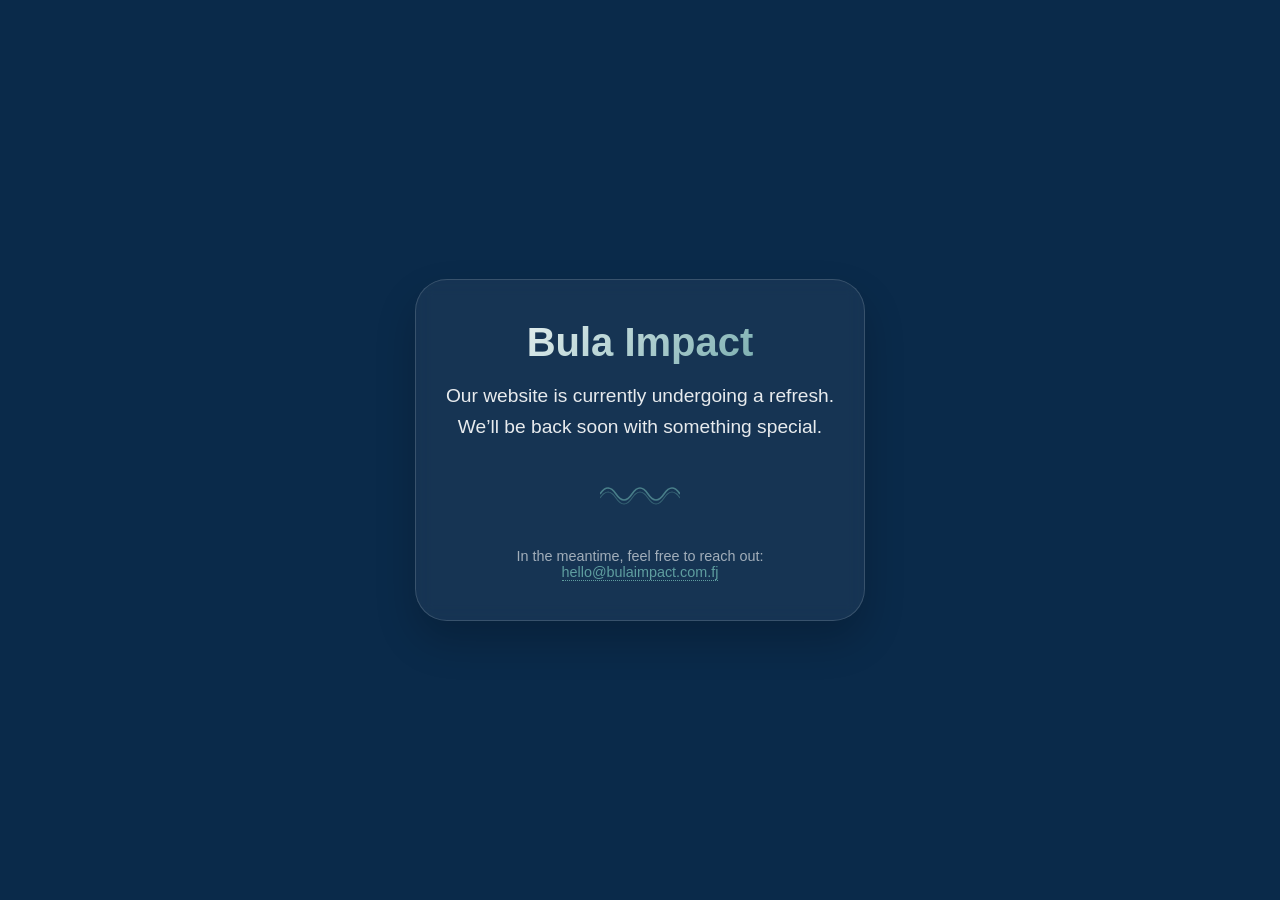
==== commit 53fbf721: "Add files via upload" ====
--- a/index.html
+++ b/index.html
@@ -1,52 +1,98 @@
-<!DOCTYPE html PUBLIC "-//W3C//DTD HTML 4.01//EN" "http://www.w3.org/TR/html4/strict.dtd">
-<html>
+<!DOCTYPE html>
+<html lang="en">
 <head>
-  <meta http-equiv="Content-Type" content="text/html; charset=utf-8">
-  <meta http-equiv="Content-Style-Type" content="text/css">
-  <title></title>
-  <meta name="Generator" content="Cocoa HTML Writer">
-  <meta name="CocoaVersion" content="2685.5">
-  <style type="text/css">
-    p.p1 {margin: 0.0px 0.0px 0.0px 0.0px; font: 12.0px Times; color: #ffffff; -webkit-text-stroke: #ffffff}
-    span.s1 {font-kerning: none}
-    span.s2 {text-decoration: underline ; font-kerning: none; color: #0000e9; -webkit-text-stroke: 0px #0000e9}
-    td.td1 {width: 778.0px; margin: 0.5px 0.5px 0.5px 0.5px; padding: 1.0px 1.0px 1.0px 1.0px}
-  </style>
+    <meta charset="UTF-8">
+    <meta name="viewport" content="width=device-width, initial-scale=1.0">
+    <title>Bula Impact – Site Under Maintenance</title>
+    <style>
+        * {
+            margin: 0;
+            padding: 0;
+            box-sizing: border-box;
+        }
+
+        body {
+            background: #0a2a4a;
+            color: #f0f4fa;
+            font-family: -apple-system, BlinkMacSystemFont, 'Segoe UI', Roboto, Helvetica, Arial, sans-serif;
+            min-height: 100vh;
+            display: flex;
+            align-items: center;
+            justify-content: center;
+            text-align: center;
+            padding: 20px;
+        }
+
+        .container {
+            max-width: 600px;
+            margin: 0 auto;
+            background: rgba(255, 255, 255, 0.05);
+            backdrop-filter: blur(8px);
+            border: 1px solid rgba(255, 255, 255, 0.15);
+            border-radius: 32px;
+            padding: 40px 30px;
+            box-shadow: 0 20px 40px rgba(0, 0, 0, 0.2);
+        }
+
+        h1 {
+            font-size: 2.5rem;
+            font-weight: 600;
+            margin-bottom: 1rem;
+            background: linear-gradient(135deg, #fff, #5f9ea0);
+            -webkit-background-clip: text;
+            -webkit-text-fill-color: transparent;
+            background-clip: text;
+        }
+
+        p {
+            font-size: 1.2rem;
+            margin-bottom: 2rem;
+            line-height: 1.6;
+            color: rgba(255, 255, 255, 0.9);
+        }
+
+        .wave {
+            margin-top: 30px;
+            opacity: 0.7;
+        }
+
+        .wave svg {
+            width: 80px;
+            height: auto;
+            fill: #5f9ea0;
+        }
+
+        .contact {
+            margin-top: 30px;
+            font-size: 0.9rem;
+            color: rgba(255, 255, 255, 0.6);
+        }
+
+        .contact a {
+            color: #5f9ea0;
+            text-decoration: none;
+            border-bottom: 1px dotted #5f9ea0;
+        }
+
+        .contact a:hover {
+            color: #ffffff;
+        }
+    </style>
 </head>
 <body>
-<table cellspacing="0" cellpadding="0">
-  <tbody>
-    <tr>
-      <td valign="middle" class="td1">
-        <p class="p1"><span class="s1">&lt;!DOCTYPE html&gt;&lt;html lang="en"&gt;&lt;head&gt;&lt;link rel="preload" href="</span><span class="s2">assets/style-552320fc.css</span><span class="s1">" as="style"&gt;&lt;link rel="preconnect" href="<a href="https://cdnjs.cloudflare.com/"><span class="s2">https://cdnjs.cloudflare.com</span></a>"&gt;&lt;link rel="dns-prefetch" href="<a href="https://pagead2.googlesyndication.com/"><span class="s2">https://pagead2.googlesyndication.com</span></a>"&gt;&lt;meta charset="UTF-8"&gt;&lt;meta name="viewport" content="width=device-width, initial-scale=1.0"&gt;&lt;title&gt;Bula Impact – Digital Agency for Fiji&lt;/title&gt;&lt;link rel="icon" type="image/svg+xml" href="</span><span class="s2">favicon.svg</span><span class="s1">"&gt;&lt;link rel="stylesheet" href="</span><span class="s2">assets/style-552320fc.css</span><span class="s1">"&gt;&lt;link rel="stylesheet" href="<a href="https://cdnjs.cloudflare.com/ajax/libs/font-awesome/6.4.0/css/all.min.css"><span class="s2">https://cdnjs.cloudflare.com/ajax/libs/font-awesome/6.4.0/css/all.min.css</span></a>"&gt;&lt;script async src="<a href="https://pagead2.googlesyndication.com/pagead/js/adsbygoogle.js?client=ca-pub-3616645892367242"><span class="s2">https://pagead2.googlesyndication.com/pagead/js/adsbygoogle.js?client=ca-pub-3616645892367242</span></a>" crossorigin="anonymous"&gt;&lt;/script&gt;&lt;svg style="position: absolute; width: 0; height: 0; pointer-events: none;" xmlns="http://www.w3.org/2000/svg"&gt;&lt;defs&gt;&lt;filter id="liquid-filter" color-interpolation-filters="sRGB"&gt;&lt;feImage href="<a href="data:image/svg+xml,%3Csvg%20xmlns='http://www.w3.org/2000/svg'%20width='300'%20height='300'%20viewBox='0%200%20300%20300'%3E%3Cdefs%3E%3ClinearGradient%20id='r'%20x1='0%25'%20y1='0%25'%20x2='100%25'%20y2='0%25'%3E%3Cstop%20offset='0%25'%20stop-color='%23000'/%3E%3Cstop%20offset='100%25'%20stop-color='%23f00'/%3E%3C/linearGradient%3E%3ClinearGradient%20id='b'%20x1='0%25'%20y1='0%25'%20x2='0%25'%20y2='100%25'%3E%3Cstop%20offset='0%25'%20stop-color='%23000'/%3E%3Cstop%20offset='100%25'%20stop-color='%2300f'/%3E%3C/linearGradient%3E%3CradialGradient%20id='gloss'%3E%3Cstop%20offset='0%25'%20stop-color='%23fff'%20stop-opacity='0.1'/%3E%3Cstop%20offset='100%25'%20stop-color='%23fff'%20stop-opacity='0'/%3E%3C/radialGradient%3E%3C/defs%3E%3Crect%20width='300'%20height='300'%20fill='black'/%3E%3Crect%20width='300'%20height='300'%20fill='url(%23r)'%20/%3E%3Crect%20width='300'%20height='300'%20fill='url(%23b)'%20style='mix-blend-mode:%20screen;'%20/%3E%3Ccircle%20cx='150'%20cy='150'%20r='120'%20fill='url(%23gloss)'%20/%3E%3C/svg%3E"><span class="s2">data:image/svg+xml,%3Csvg xmlns='http://www.w3.org/2000/svg' width='300' height='300' viewBox='0 0 300 300'%3E%3Cdefs%3E%3ClinearGradient id='r' x1='0%25' y1='0%25' x2='100%25' y2='0%25'%3E%3Cstop offset='0%25' stop-color='%23000'/%3E%3Cstop offset='100%25' stop-color='%23f00'/%3E%3C/linearGradient%3E%3ClinearGradient id='b' x1='0%25' y1='0%25' x2='0%25' y2='100%25'%3E%3Cstop offset='0%25' stop-color='%23000'/%3E%3Cstop offset='100%25' stop-color='%2300f'/%3E%3C/linearGradient%3E%3CradialGradient id='gloss'%3E%3Cstop offset='0%25' stop-color='%23fff' stop-opacity='0.1'/%3E%3Cstop offset='100%25' stop-color='%23fff' stop-opacity='0'/%3E%3C/radialGradient%3E%3C/defs%3E%3Crect width='300' height='300' fill='black'/%3E%3Crect width='300' height='300' fill='url(%23r)' /%3E%3Crect width='300' height='300' fill='url(%23b)' style='mix-blend-mode: screen;' /%3E%3Ccircle cx='150' cy='150' r='120' fill='url(%23gloss)' /%3E%3C/svg%3E</span></a>" x="0" y="0" width="100%" height="100%" result="map" /&gt;&lt;feDisplacementMap in="SourceGraphic" in2="map" scale="5" xChannelSelector="R" yChannelSelector="G" result="displaced" /&gt;&lt;feGaussianBlur in="displaced" stdDeviation="0.8" result="blurred" /&gt;&lt;feBlend in="SourceGraphic" in2="blurred" mode="normal" /&gt;&lt;/filter&gt;&lt;/defs&gt;&lt;/svg&gt;&lt;/head&gt;&lt;body&gt;&lt;canvas id="background-canvas"&gt;&lt;/canvas&gt;&lt;div class="mobile-background" id="mobile-background"&gt;&lt;/div&gt;&lt;div class="content"&gt;&lt;header&gt;&lt;div class="container"&gt;&lt;div class="header-content"&gt;&lt;div class="logo"&gt;&lt;svg xmlns="http://www.w3.org/2000/svg" viewBox="0 0 575.41 63.76" preserveAspectRatio="xMidYMid meet"&gt;&lt;path fill="#ffffff" d="M295.17,4.13c1.66.46,15.16,23.06,17.25,26.21,2.91-2.45,15.19-25.7,16.72-25.7h10.04v53.2s-.72.77-.77.77h-8.23s-.77-.72-.77-.77V22.63l-16.73,24.66-16.73-23.12v34.44h-9.78V4.12c2.42.43,6.91-.59,9.01,0h-.01Z"/&gt;&lt;path fill="#ffffff" d="M61.77,58.1c2.66-9.83,15.66-20.54,26.09-16.03,2.26.98,4.03,2.54,3.77,5.23h-7.98c-.37,0-3.25.84-3.35,1.3,1.73,6.51,15.41,4.52,16.44-1.58,1.22-7.17-5.32-10.62-11.53-11.05-10.26-.71-16.57,4.64-23.44,11.33V4.12h28.56c1.35,0,7.77,2.78,9.17,3.69,7.43,4.80,7.84,16.69-.22,21.19-.79.44-3.89.66-3.55,2.1.15.62,6.33,2.16,7.97,3.35,7.19,5.24,5.11,17.95-2.48,21.68-.61.30-4.96,1.96-5.24,1.96h-34.23.02ZM72.06,29.31c7.97-2.17,25.49,1.55,21.89-12.35-.59-2.27-4.04-4.61-6.19-4.61h-15.70v16.96Z"/&gt;&lt;path fill="#ffffff" d="M.01,63.75v-21.07l32.42-11.31c.62-.83-6.90-2.73-7.61-2.93-3.34-.94-6.91-1.83-10.30-2.57-4.03-.88-10.03-1.14-13.65-2.30-.38-.12-.65-.35-.87-.68V.02l51.97,31.61L0,63.76h0Z"/&gt;&lt;path fill="#ffffff" d="M575.41,0v22.87c0,.22-.58.57-.88.66-10.66,1.81-21.48,3.52-31.55,7.56l32.43,11.57v21.07l-51.97-32.13L575.41,0h0Z"/&gt;&lt;path fill="#ffffff" d="M206.91,58.61l20.08-53.58c.79-1.38,11.79-1.41,12.89-.03l20.04,53.61h-10.04c-2.92-3.01-2.93-10.98-6.83-12.71-5.68-2.52-15.22,1.44-19.44,5.50-1,.96-5.41,7.22-6.16,7.22h-10.55,0ZM234.18,17.49l-1.55.76-9.25,24.42c5.75-1.91,11.19-5.58,17.50-5.14,0,0-6.70-20.04-6.70-20.04Z"/&gt;&lt;path fill="#ffffff" d="M125.59,4.13v35.72c0,.31,1.40,4.41,1.69,5,3.05,6.31,13.39,6.99,18.64,2.97,1.39-1.07,4.89-5.90,4.89-7.45V4.90c0-.05.72-.77.77-.77h9.26s.77.72.77.77v37.52c0,.44-2.61,6.93-3.07,7.72-7.36,12.50-32.79,11.99-40.90.72-.67-.93-2.86-5.50-2.86-6.39V4.89c0-.05.72-.77.77-.77h10.04Z"/&gt;&lt;path fill="#ffffff" d="M434.39,58.61h-9.52c-2.74-3.54-3.19-8.25-5.39-12.09-.85-.51-17.83-.53-19.85-.28-.63.08-1.04-.04-1.52.54-1.51,1.82-2.36,8.32-3.70,10.66-.27.47-.98,1.17-1.45,1.17h-8.23c-.68,0-1.05-2.01-.67-2.70l19.41-50.41c.74-1.13,11.47-2.07,11.61,1.20,4.80,15.99,14.38,32.73,18.81,48.55.31,1.12.67,2.17.49,3.36h.01ZM416.38,37.54l-7.46-20.57-7.98,20.57h15.44Z"/&gt;&lt;path fill="#ffffff" d="M372.37,4.64c12.70,1.51,19.28,12.02,14.91,24.15-4.54,12.60-17.48,11.27-28.55,11.83v16.71c0,1.66-7.60,1.55-9.01,1.29-.59-.11-1.05-.17-1.20-.86l.43-53.12c7.40.64,16.19-.86,23.42,0ZM358.22,30.86h13.64c.19,0,2.90-1.54,3.31-1.83,5.11-3.68,4.92-11.83-.79-14.56-.42-.20-2.84-1.08-3.03-1.08h-13.12v17.48h-.01Z"/&gt;&lt;path fill="#ffffff" d="M468.72,16.10c-.82-.89-4.68-2.27-5.99-2.50-15.89-2.72-21.90,14.78-16.42,27.20,3.84,8.71,13.96,12.15,21.55,5.73,1.05-.89,3.14-3.91,3.60-4.14,1.79-.90,6.50,2.22,8.53,2.82-1.73,8.57-11.89,13.71-20.13,13.91-21.18.51-28.87-18.95-24.27-37.12,4.18-16.52,24.09-23.45,37.88-13.98,1.87,1.28,7.24,6.87,6.68,9.10-.30,1.20-6.80,3.99-7.94,3.93-2.02-.10-2.42-3.81-3.48-4.96h-.01,0Z"/&gt;&lt;path fill="#ffffff" d="M166.25,4.64l12.87-.51-3.62,42.90c1.83,1.22,4.20,2.28,6.44,2.37,2.90.12,6.87-1.83,8.72-1.58.96.13,6.07,4.46,5.87,1.39-.07-1.12-1.58-2.53-.70-3.95.60-.96,7.97-5.51,9.53-6.17v19.28s-.72.77-.77.77h-38.34V4.65h0Z"/&gt;&lt;path fill="#ffffff" d="M522.92,4.64v8.74h-14.93v44.46s-.72.77-.77.77h-9.01V14.15c0-.05-.72-.77-.77-.77h-14.15c-.82-3.02-.51-5.72,0-8.74,0,0,39.63,0,39.63,0Z"/&gt;&lt;path fill="#ffffff" d="M276.90,58.61h-9.52s-.77-.72-.77-.77V4.90c0-.05.72-.77.77-.77h8.75c1.55,0,.42,6.29.45,7.37.22,8.69,1.31,17.60,1.37,26.28.05,6.96-.23,13.93-1.05,20.84h0Z"/&gt;&lt;rect fill="#ffffff" x="266.61" y="4.13" width="11.35" height="54.81"/&gt;&lt;/svg&gt;&lt;/div&gt;&lt;button class="mobile-menu-btn"&gt;&lt;i class="fas fa-bars"&gt;&lt;/i&gt;&lt;/button&gt;&lt;nav&gt;&lt;ul&gt;&lt;li&gt;&lt;a href="</span><span class="s2">index.html</span><span class="s1">"&gt;Home&lt;/a&gt;&lt;/li&gt;&lt;li&gt;&lt;a href="</span><span class="s2">about.html</span><span class="s1">"&gt;About&lt;/a&gt;&lt;/li&gt;&lt;li&gt;&lt;a href="</span><span class="s2">service.html</span><span class="s1">"&gt;Services&lt;/a&gt;&lt;/li&gt;&lt;li&gt;&lt;a href="</span><span class="s2">process.html</span><span class="s1">"&gt;Process&lt;/a&gt;&lt;/li&gt;&lt;li&gt;&lt;a href="</span><span class="s2">insights.html</span><span class="s1">"&gt;Insights&lt;/a&gt;&lt;/li&gt;&lt;li&gt;&lt;a href="</span><span class="s2">contact.html</span><span class="s1">"&gt;Contact&lt;/a&gt;&lt;/li&gt;&lt;/ul&gt;&lt;/nav&gt;&lt;/div&gt;&lt;/div&gt;&lt;/header&gt;&lt;main class="container"&gt;&lt;section class="hero"&gt;&lt;div class="hero-content"&gt;&lt;h1&gt;We Create Digital Impact for Fiji's Businesses&lt;/h1&gt;&lt;p class="subtitle"&gt;Bula Impact is a creative digital agency crafting modern websites and brand experiences that help local Fijian brands grow online and reach new markets.&lt;/p&gt;&lt;p class="hero-support-text"&gt;BULA. We are Bula Impact a Pacific based creative and digital agency building thoughtful brands modern websites and meaningful digital experiences. Our work sits at the intersection of design technology and storytelling. The most powerful brands are not manufactured they are discovered refined and expressed with care.&lt;/p&gt;&lt;a href="</span><span class="s2">contact.html</span><span class="s1">" class="cta-button"&gt;Let's Build Something Together&lt;/a&gt;&lt;/div&gt;&lt;/section&gt;&lt;section class="section" id="about"&gt;&lt;h2 class="section-title"&gt;About Bula Impact&lt;/h2&gt;&lt;div class="about-content"&gt;&lt;p&gt;Bula Impact was founded with a simple belief the Pacific deserves world class digital craftsmanship.&lt;/p&gt;&lt;p&gt;From our home in the islands we work with businesses across the world to design brands and digital platforms that feel both modern and deeply human.&lt;/p&gt;&lt;p&gt;Our work is not about trends or templates. It is about understanding identity where a brand comes from what it stands for and how that story should live in the digital world.&lt;/p&gt;&lt;p&gt;The Pacific has always been a place of stories tradition and strong identity. Those values shape the way we work and remind us that design is not decoration it is communication.&lt;/p&gt;&lt;/div&gt;&lt;div class="stats"&gt;&lt;div class="stat-item glass-card"&gt;&lt;span class="stat-number"&gt;50+&lt;/span&gt;&lt;span class="stat-text"&gt;Projects Completed&lt;/span&gt;&lt;/div&gt;&lt;div class="stat-item glass-card"&gt;&lt;span class="stat-number"&gt;98%&lt;/span&gt;&lt;span class="stat-text"&gt;Client Satisfaction&lt;/span&gt;&lt;/div&gt;&lt;div class="stat-item glass-card"&gt;&lt;span class="stat-number"&gt;5+&lt;/span&gt;&lt;span class="stat-text"&gt;Years Experience&lt;/span&gt;&lt;/div&gt;&lt;div class="stat-item glass-card"&gt;&lt;span class="stat-number"&gt;100%&lt;/span&gt;&lt;span class="stat-text"&gt;Fijian Owned&lt;/span&gt;&lt;/div&gt;&lt;/div&gt;&lt;/section&gt;&lt;section class="section" id="services"&gt;&lt;h2 class="section-title"&gt;What We Do&lt;/h2&gt;&lt;div class="services-grid"&gt;&lt;div class="service-card glass-card"&gt;&lt;i class="fas fa-code"&gt;&lt;/i&gt;&lt;h3&gt;Web Development&lt;/h3&gt;&lt;p&gt;We design and develop modern websites that balance speed performance and design precision.&lt;/p&gt;&lt;/div&gt;&lt;div class="service-card glass-card"&gt;&lt;i class="fas fa-paint-brush"&gt;&lt;/i&gt;&lt;h3&gt;Brand Identity&lt;/h3&gt;&lt;p&gt;We help businesses define their visual language voice and digital presence.&lt;/p&gt;&lt;/div&gt;&lt;div class="service-card glass-card"&gt;&lt;i class="fas fa-mouse-pointer"&gt;&lt;/i&gt;&lt;h3&gt;UI and UX Design&lt;/h3&gt;&lt;p&gt;Interfaces should feel intuitive and effortless. Our design process focuses on clarity usability and refined interaction.&lt;/p&gt;&lt;/div&gt;&lt;div class="service-card glass-card"&gt;&lt;i class="fas fa-bullhorn"&gt;&lt;/i&gt;&lt;h3&gt;Digital Marketing&lt;/h3&gt;&lt;p&gt;Marketing should amplify the story of a brand rather than interrupt it.&lt;/p&gt;&lt;/div&gt;&lt;/div&gt;&lt;/section&gt;&lt;section class="section" id="process"&gt;&lt;h2 class="section-title"&gt;Our Process&lt;/h2&gt;&lt;div class="process-steps"&gt;&lt;div class="process-step glass-card"&gt;&lt;div class="number"&gt;1&lt;/div&gt;&lt;h4&gt;Concept&lt;/h4&gt;&lt;p&gt;Every project begins with listening and understanding the story behind the brand.&lt;/p&gt;&lt;/div&gt;&lt;div class="process-step glass-card"&gt;&lt;div class="number"&gt;2&lt;/div&gt;&lt;h4&gt;Research&lt;/h4&gt;&lt;p&gt;We study the audience industry landscape and cultural context surrounding the brand.&lt;/p&gt;&lt;/div&gt;&lt;div class="process-step glass-card"&gt;&lt;div class="number"&gt;3&lt;/div&gt;&lt;h4&gt;Creative Direction&lt;/h4&gt;&lt;p&gt;We develop moodboards design language typography systems and visual direction.&lt;/p&gt;&lt;/div&gt;&lt;div class="process-step glass-card"&gt;&lt;div class="number"&gt;4&lt;/div&gt;&lt;h4&gt;Design&lt;/h4&gt;&lt;p&gt;User interfaces and digital interactions are crafted carefully to feel intentional and intuitive.&lt;/p&gt;&lt;/div&gt;&lt;div class="process-step glass-card"&gt;&lt;div class="number"&gt;5&lt;/div&gt;&lt;h4&gt;Development&lt;/h4&gt;&lt;p&gt;Modern technologies bring the design to life with performance responsiveness and precision.&lt;/p&gt;&lt;/div&gt;&lt;/div&gt;&lt;/section&gt;&lt;section class="section insights-section" id="insights"&gt;&lt;h2 class="section-title"&gt;Insights&lt;/h2&gt;&lt;div class="insight-article glass-card"&gt;&lt;h3&gt;Storytelling in Modern Web Design&lt;/h3&gt;&lt;p&gt;BULA. In the Pacific stories have always carried meaning. Long before the digital world existed identity travelled through symbols voices and craftsmanship.&lt;/p&gt;&lt;p&gt;Today websites have become one of the most powerful storytelling tools a brand can have. A website should not simply display information. It should guide visitors through a narrative one that reflects the identity of the brand and creates a lasting impression.&lt;/p&gt;&lt;p&gt;At Bula Impact we approach digital design as a craft. We begin with curiosity explore ideas through research and creative direction and refine every detail until the final experience feels natural.&lt;/p&gt;&lt;p&gt;From our home in the Pacific we collaborate with businesses across the world who believe thoughtful design and authentic storytelling create stronger connections between brands and people.&lt;/p&gt;&lt;/div&gt;&lt;div class="more-insights"&gt;&lt;h3&gt;More Insights&lt;/h3&gt;&lt;ul&gt;&lt;li class="glass-card"&gt;&lt;a href="</span><span class="s2">#</span><span class="s1">"&gt;Designing Digital Experiences That Feel Human&lt;/a&gt;&lt;/li&gt;&lt;li class="glass-card"&gt;&lt;a href="</span><span class="s2">#</span><span class="s1">"&gt;How Storytelling Shapes Strong Brand Identity&lt;/a&gt;&lt;/li&gt;&lt;li class="glass-card"&gt;&lt;a href="</span><span class="s2">#</span><span class="s1">"&gt;Why Modern Websites Must Be Built Around User Experience&lt;/a&gt;&lt;/li&gt;&lt;/ul&gt;&lt;/div&gt;&lt;/section&gt;&lt;section class="campaign-screen"&gt;&lt;div class="campaign-container"&gt;&lt;div class="campaign-title"&gt;LIVE DIGITAL CAMPAIGN&lt;/div&gt;&lt;div class="campaign-display"&gt;&lt;ins class="adsbygoogle"</span></p>
-      </td>
-    </tr>
-    <tr>
-      <td valign="middle" class="td1">
-        <p class="p1"><span class="s1">style="display:block"</span></p>
-      </td>
-    </tr>
-    <tr>
-      <td valign="middle" class="td1">
-        <p class="p1"><span class="s1">data-ad-client="ca-pub-3616645892367242"</span></p>
-      </td>
-    </tr>
-    <tr>
-      <td valign="middle" class="td1">
-        <p class="p1"><span class="s1">data-ad-slot="YOUR_AD_SLOT_ID"</span></p>
-      </td>
-    </tr>
-    <tr>
-      <td valign="middle" class="td1">
-        <p class="p1"><span class="s1">data-ad-format="auto"</span></p>
-      </td>
-    </tr>
-    <tr>
-      <td valign="middle" class="td1">
-        <p class="p1"><span class="s1">data-full-width-responsive="true"&gt;&lt;/ins&gt;&lt;/div&gt;&lt;/div&gt;&lt;/section&gt;&lt;script&gt;(adsbygoogle = window.adsbygoogle || []).push({});&lt;/script&gt;&lt;section class="section" id="contact"&gt;&lt;h2 class="section-title"&gt;Let's Work Together&lt;/h2&gt;&lt;div class="contact-content"&gt;&lt;p&gt;Ready to elevate your brand with a powerful digital presence?&lt;/p&gt;&lt;p&gt;Get in touch with us to discuss your next project or website idea. We'd love to hear about your vision.&lt;/p&gt;&lt;div class="contact-form glass-card"&gt;&lt;form action="https://formspree.io/f/xvgdodbl" method="POST"&gt;&lt;div class="form-group"&gt;&lt;label for="name"&gt;Your Name&lt;/label&gt;&lt;input type="text" id="name" name="name" placeholder="Enter your name" required&gt;&lt;/div&gt;&lt;div class="form-group"&gt;&lt;label for="email"&gt;Your Email&lt;/label&gt;&lt;input type="email" id="email" name="email" placeholder="Enter your email" required&gt;&lt;/div&gt;&lt;div class="form-group"&gt;&lt;label for="business"&gt;Business Name&lt;/label&gt;&lt;input type="text" id="business" name="business" placeholder="Enter your business name"&gt;&lt;/div&gt;&lt;div class="form-group"&gt;&lt;label for="service"&gt;Service Interested In&lt;/label&gt;&lt;select id="service" name="service" required&gt;&lt;option value=""&gt;Select a service&lt;/option&gt;&lt;option value="website"&gt;Website Design&lt;/option&gt;&lt;option value="branding"&gt;Branding&lt;/option&gt;&lt;option value="marketing"&gt;Digital Marketing&lt;/option&gt;&lt;option value="ecommerce"&gt;E-commerce&lt;/option&gt;&lt;option value="seo"&gt;SEO&lt;/option&gt;&lt;option value="other"&gt;Other&lt;/option&gt;&lt;/select&gt;&lt;/div&gt;&lt;div class="form-group"&gt;&lt;label for="message"&gt;Your Message&lt;/label&gt;&lt;textarea id="message" name="message" placeholder="Tell us about your project, goals, and timeline" required&gt;&lt;/textarea&gt;&lt;/div&gt;&lt;button type="submit" class="submit-btn"&gt;Send Message&lt;/button&gt;&lt;p class="pricing-note"&gt;Pricing varies depending on the scope and requirements of each project. Please contact us for a custom quote.&lt;/p&gt;&lt;/form&gt;&lt;/div&gt;&lt;/div&gt;&lt;/section&gt;&lt;/main&gt;&lt;footer&gt;&lt;div class="footer-svg"&gt;&lt;svg viewBox="0 0 1532.36 147.3" xmlns="http://www.w3.org/2000/svg"&gt;&lt;path fill="#ffffff" d="M.34,79.49L.31.49l1532-.49c-.19,13.32-.06,26.66.01,40l-.99,1.49,1,.51c.04,8.65.03,17.35,0,26-2.33,1.2-3.04,2.36,0,2-.04,16.32.05,32.68.02,49L.35,119.49c-.06-3.32.08-6.68,0-10l9-5.51c-.68-4.22-2.32.28-3.22.84-1.81,1.11-3.57,2.44-5.78,2.67-.06-6.91-.6-15.29,0-22,.23-2.63,0-3.75,2-5.99H.34ZM15.66,41.87c14.16-8.18,27.11-18.54,41.15-27.07l56.92,39.68,56.92-37.84,57.02,39.67,56.14-38.84,57.03,38.93,56.78-39.91,56.36,38.69,56.82-39.81,56.93,37.97,56.92-38.84,57.11,38.79,56.05-38.01,56.84,39.83,56.32-38.71,57.01,39.65,56.84-38.86,56.91,39.01,57-38.06,56.25,38.84,56.83-39.52,57.02,38.61,56.91-39.01,56.08,37.98,57.17-39.85,55.87,37.87,47.43-33.55-46.48,30.2-53.92-38.74-3.99-.94-55.9,37.88-57.03-39.62-57.08,37.83-56.07-39.03-56.99,39.02-56.85-38.75-57.1,38.87-56.06-38.14-57,39.14-56.85-38.88-56.13,39.87-57.03-37.91-56.9,39-57.02-38.03-56.14,38.06-56.93-38.99-57.01,38-56.15-39.8-56.83,38.84-57.02-38.93-56.03,39.03-57.9-38.04-56.13,39.04L56.99,10.61,13.33,41.51c.49,5.14,2.14.47,2.33.36ZM116.07,21.21c4.87-4.87-3.52-12.84-7.85-7.35s3.76,11.44,7.85,7.35ZM230.08,21.17c6.68-6.73-7.93-14.1-8.72-4.18-.42,5.26,5.85,7.07,8.72,4.18ZM336.57,13.64c-5.41,6.21,8.29,14.03,8.85,4.24.33-5.84-6.24-7.24-8.85-4.24ZM453.03,12.52c-4.8,1.42-3.67,11.89,3.59,9.66,5.79-1.77,3.46-11.75-3.59-9.66ZM564.03,12.48c-3.84,1.13-3.83,8.53,0,9.66,8.62,2.54,8.61-12.21,0-9.66ZM677.98,12.43c-4.17,1.45-3.06,9.37,1.87,9.86,8.37.84,7.15-13-1.87-9.86ZM793.03,12.41c-3.84,1.13-3.83,8.53,0,9.66,8.62,2.54,8.61-12.21,0-9.66ZM913.07,20.95c4.87-4.87-3.52-12.84-7.85-7.35s3.76,11.44,7.85,7.35ZM1019.98,12.32c-3.96,1.39-2.71,8.55,1.04,9.68,8.92,2.69,8.58-13.06-1.04-9.68ZM1133.98,12.29c-4.17,1.45-3.06,9.37,1.87,9.86,8.37.84,7.15-13-1.87-9.86ZM1246.98,12.25c-3.84,1.33-3.31,8.39,1.06,9.66,8.96,2.61,8.52-12.98-1.06-9.66ZM1367.08,20.81c6.68-6.73-7.93-14.1-8.72-4.18-.42,5.26,5.85,7.07,8.72,4.18ZM1481.08,20.77c3.07-3.10,1.39-9.18-4.26-8.85-9.75.56-2.22,15.39,4.26,8.85ZM1529.82,13v1c.65-.33.65-.67,0-1ZM1515.97,51.64c-13.42,8.73-26.86,17.41-40.13,26.36l-57.01-39.96-57.01,38-56.81-39.81-56.17,38.84-57.01-38.91-56.8,38.83-57.02-39.69-56.33,39.69-56.85-38.81-56.9,39.03-56.94-37.8-56.31,39.65-56.85-37.91-57.01,39.13-56.84-38.8-56.15,38.81-57.01-39.06-56.81,37.95-56.27-39.85-57.88,38.08-56.06-38.12-56.82,38.95-57.02-38.61-55.36,39.7-57.8-37.83L8.33,74.98l48.5-31.44,56.19,39.71,57.66-38.74,56.31,39.7,57.01-38.68,56.84,38.78,57-38.92,56,37.91,57.15-39.81,56.69,38.64,56.3-39.73,57.03,39.7,56.83-38.52,57.02,39.61,56.13-38.9,57.82,39.95,56.04-38.78,57.03,39.71,56.12-38.83,56.85,38.74,56.99-38.97,56.85,38.8,56.31-39.65,57.04,38.66,56.02-39.74,56.96,37.63,2.65-.94c13.74-11.4,29.78-20.22,43.58-31.46.82-.67,3.17-2.16,2.59-3.4-3.76.54-5.89,4.33-7.87,5.62ZM12.32,43.49c-2.36-.38-2.84,2.73-4.97,3.51.93.22,6.64-1.77,4.97-3.51ZM10.35,102.48l47.33-30.85,56.94,39.67,56.06-37.67,57.11,38.79,56.04-37.97,56.85,38.75,56.97-39.69,57.04,38.71,56.14-39.84,57.02,37.88,56.82-38.78,57.12,38.83,56.03-38.01,56.93,38.94,56.91-37.84,56.33,39.61,56.82-38.84,56.93,38.99,56.92-38.96,57.01,39.79,56.13-39.58,57.02,38.62,56.91-39.01,56.08,37.97,56.21-39.86,57.8,37.83,43.46-31.49-44.43,27.56-56.05-39.69-56.8,38.56-56.18-39.84-57.95,38.02-56.07-38.98-57.01,38.99-56.93-39.02-56.03,39.04-57.02-38.04-56.83,38.94-56.99-38.65-56.16,39.82-57.01-37.88-56.9,38.98-56.96-38.89-57.1,38.94-56.05-38.95-57.01,37.94-56.83-39.77-56.12,38.83-57.04-38.96-56.99,38.95-56.86-38.83-55.37,39.76-3.22-.36-54.4-37.31L10.35,102.48ZM7.33,75.5c-1.09-1.09-3.08.9-1.99,1.99s3.08-.9,1.99-1.99ZM3.84,78.49v1c.65-.33.65-.67,0-1ZM621,96.51c-6.11.54-6.05,11.14.74,10.8,7.58-.38,5.16-11.32-.74-10.8ZM1190,96.32c-6.11.54-6.05,11.14.74,10.8,7.58-.38,5.16-11.32-.74-10.8ZM1422.11,105.79c4.9-4.94-3.31-13.56-7.84-7.32-4.16,5.73,3.71,11.49,7.84,7.32ZM49.59,106.23c5.13,5.15,12.49-4.86,6.77-8.26s-10.89,4.13-6.77,8.26ZM171.1,106.19c4.12-4.14-.92-11.75-6.77-8.26-5.72,3.41,1.64,13.41,6.77,8.26ZM278.98,97.53c-3.5,1.23-3.1,8.92,2.09,9.71,8.09,1.22,6.96-12.9-2.09-9.71ZM394.05,97.56c-3.72,1.12-4.17,8.07.28,9.4,8.13,2.42,9.64-12.38-.28-9.4ZM503.98,97.47c-2.92.97-2.95,9.77,2.87,9.77,6.76,0,7.1-13.07-2.87-9.77ZM734.05,97.46c-3.72,1.12-4.17,8.07.28,9.4,8.13,2.42,9.64-12.38-.28-9.4ZM846.59,105.98c5.13,5.15,12.49-4.86,6.77-8.26s-10.89,4.13-6.77,8.26ZM961.01,97.34c-4.26,1.5-2.48,9.44,1.87,9.87,8.41.82,7.1-13.03-1.87-9.87ZM1081.1,105.9c4.12-4.14-.92-11.75-6.77-8.26s1.64,13.41,6.77,8.26ZM1308.1,105.83c4.12-4.14-.92-11.75-6.77-8.26s1.64,13.41,6.77,8.26Z"/&gt;&lt;path fill="#ffffff" d="M232.35,126.42c.44,17.95-21.68,26.92-34.53,14.05-2.07-2.07-8.8-14.03-3.97-14.03h38.5Z"/&gt;&lt;path fill="#ffffff" d="M136.35,126.45c-1.26,26.32-39.01,27.18-40,.01h40Z"/&gt;&lt;path fill="#ffffff" d="M1002.35,126.17c.68,21.08-29.32,27.91-38.17,8.68-.69-1.5-3.43-8.67-.33-8.67h38.5Z"/&gt;&lt;path fill="#ffffff" d="M521.35,126.33c-.92,26.13-39.6,26.86-40,.01h40Z"/&gt;&lt;path fill="#ffffff" d="M1387.35,126.05c-.71,26.24-39.11,26.82-40,.01h40Z"/&gt;&lt;path fill="#ffffff" d="M280.35,126.4c.67,5.58-1.48,9.49-4.95,13.55-.51.6-4.95,5.03-5.27,5.21-.42.23-8.75,2.11-9.23,2.13-9.67.39-21.66-10.6-19.55-20.88h39Z"/&gt;&lt;path fill="#ffffff" d="M184.35,126.43c-1,26.39-39.04,26.74-40,.01h40Z"/&gt;&lt;path fill="#ffffff" d="M88.35,126.46c-1.12,26.08-39.51,26.9-40,.01h40Z"/&gt;&lt;path fill="#ffffff" d="M329.35,126.39c-1.88,25.9-40.32,27.17-40,.01h40Z"/&gt;&lt;path fill="#ffffff" d="M1339.35,126.06c-.95,26.01-39.37,27.01-40,.01h40Z"/&gt;&lt;path fill="#ffffff" d="M569.35,126.31c-.86,26.21-39.32,26.79-40,.01h40Z"/&gt;&lt;path fill="#ffffff" d="M617.35,126.29c1.45,23-34.62,27.31-39.36,5.78-.28-1.26.07-5.77.36-5.77h39Z"/&gt;&lt;path fill="#ffffff" d="M906.35,126.2c-1.12,26.08-39.51,26.9-40,.01h40Z"/&gt;&lt;path fill="#ffffff" d="M1435.35,126.03c.61,14.55-14.71,23.83-27.99,18.50-6.67-2.68-13.31-11.16-11.01-18.49h39Z"/&gt;&lt;path fill="#ffffff" d="M1291.35,126.08c-1.12,26.08-39.51,26.9-40,.01h40Z"/&gt;&lt;path fill="#ffffff" d="M954.35,126.19c-.96,26.08-39.29,26.87-40,.01h40Z"/&gt;&lt;path fill="#ffffff" d="M1050.35,126.15c.82,17.78-22.31,26.92-34.53,14.04-3.08-3.25-6.10-9.64-4.47-14.03h39Z"/&gt;&lt;path fill="#ffffff" d="M1532.35,126c-1.9,26.03-40.17,26.9-40,.01h40Z"/&gt;&lt;path fill="#ffffff" d="M665.35,126.28c-.03,26.15-40.10,27.13-39,.01h39Z"/&gt;&lt;path fill="#ffffff" d="M425.35,126.36c-1.95,26.17-39.6,26.82-40,.01h40Z"/&gt;&lt;path fill="#ffffff" d="M473.35,126.34c-1.63,26.11-39.42,26.91-40,.01h40Z"/&gt;&lt;path fill="#ffffff" d="M3.35,126.49h2c11.65,0,23.35-.01,35,0-.69,15.16-17.21,25.12-30.70,17.21-5.02-2.94-11.05-10.57-9.36-16.67.33-1.20,2.66-.26,3.06-.54Z"/&gt;&lt;path fill="#ffffff" d="M714.35,126.26c-2.51,26.03-39.94,27.19-40,.01h40Z"/&gt;&lt;path fill="#ffffff" d="M762.35,126.25c-2,26.30-39.80,26.67-40,.01h40Z"/&gt;&lt;path fill="#ffffff" d="M810.35,126.23c-1.95,26.17-39.60,26.82-40,.01h40Z"/&gt;&lt;path fill="#ffffff" d="M1195.35,126.11c-1.82,26.16-39.95,26.66-40,.01h40Z"/&gt;&lt;path fill="#ffffff" d="M377.35,126.37c-1.92,26.18-39.88,26.67-40,.01h40Z"/&gt;&lt;path fill="#ffffff" d="M1483.35,126.02c-.08,26.29-39.67,26.96-39,.01h39Z"/&gt;&lt;path fill="#ffffff" d="M1243.35,126.09c-2.82,26.40-37.84,26.61-41,.01h41Z"/&gt;&lt;path fill="#ffffff" d="M858.35,126.22c-2.03,26.14-39.34,26.87-40,.01h40Z"/&gt;&lt;path fill="#ffffff" d="M1147.35,126.12c-1.92,26.18-39.88,26.67-40,.01h40Z"/&gt;&lt;path fill="#ffffff" d="M1098.35,126.14c0,26.28-39.73,26.84-39,.01h39Z"/&gt;&lt;path fill="#ffffff" d="M1532.34,70c-3.04.36-2.33-.80,0-2,0,.56,0,1.40,0,2Z"/&gt;&lt;path fill="#ffffff" d="M1532.33,42l-1-.51.99-1.49c0,.59,0,1.42,0,2Z"/&gt;&lt;path fill="#ffffff" d="M1529.82,13c.65.33.65.67,0,1v-1Z"/&gt;&lt;/svg&gt;&lt;/div&gt;&lt;div class="footer-content container"&gt;&lt;p class="footer-description"&gt;Bula Impact — A Pacific based digital agency specializing in web development brand identity and thoughtful digital experiences. We work with businesses around the world to craft websites and digital platforms that communicate identity with clarity and purpose.&lt;/p&gt;&lt;div class="social-icons"&gt;&lt;a href="<a href="https://www.instagram.com/bulaimpact/"><span class="s2">https://www.instagram.com/bulaimpact/</span></a>" target="_blank" rel="noopener"&gt;&lt;i class="fab fa-instagram"&gt;&lt;/i&gt;&lt;/a&gt;&lt;/div&gt;&lt;div class="footer-links"&gt;&lt;a href="</span><span class="s2">about.html</span><span class="s1">"&gt;About&lt;/a&gt;&lt;a href="</span><span class="s2">service.html</span><span class="s1">"&gt;Services&lt;/a&gt;&lt;a href="</span><span class="s2">process.html</span><span class="s1">"&gt;Process&lt;/a&gt;&lt;a href="</span><span class="s2">insights.html</span><span class="s1">"&gt;Insights&lt;/a&gt;&lt;a href="</span><span class="s2">contact.html</span><span class="s1">"&gt;Contact&lt;/a&gt;&lt;a href="</span><span class="s2">privacy-policy.html</span><span class="s1">"&gt;Privacy Policy&lt;/a&gt;&lt;a href="</span><span class="s2">terms.html</span><span class="s1">"&gt;Terms of Service&lt;/a&gt;&lt;/div&gt;&lt;p class="footer-text"&gt;© 2025 Bula Impact. All rights reserved.&lt;/p&gt;&lt;/div&gt;&lt;/footer&gt;&lt;/div&gt;&lt;script src="</span><span class="s2">assets/app-e3e7ccb6.js</span><span class="s1">" defer&gt;&lt;/script&gt;&lt;/body&gt;&lt;/html&gt;</span></p>
-      </td>
-    </tr>
-  </tbody>
-</table>
+    <div class="container">
+        <h1>Bula Impact</h1>
+        <p>Our website is currently undergoing a refresh.<br>We’ll be back soon with something special.</p>
+        <div class="wave">
+            <svg viewBox="0 0 100 50" xmlns="http://www.w3.org/2000/svg">
+                <path d="M0,25 Q10,10 20,25 T40,25 T60,25 T80,25 T100,25" stroke="#5f9ea0" fill="none" stroke-width="2"/>
+                <path d="M0,30 Q10,15 20,30 T40,30 T60,30 T80,30 T100,30" stroke="#5f9ea0" fill="none" stroke-width="1.5" opacity="0.6"/>
+            </svg>
+        </div>
+        <div class="contact">
+            In the meantime, feel free to reach out:<br>
+            <a href="mailto:hello@bulaimpact.com.fj">hello@bulaimpact.com.fj</a>
+        </div>
+    </div>
 </body>
-</html>
+</html>
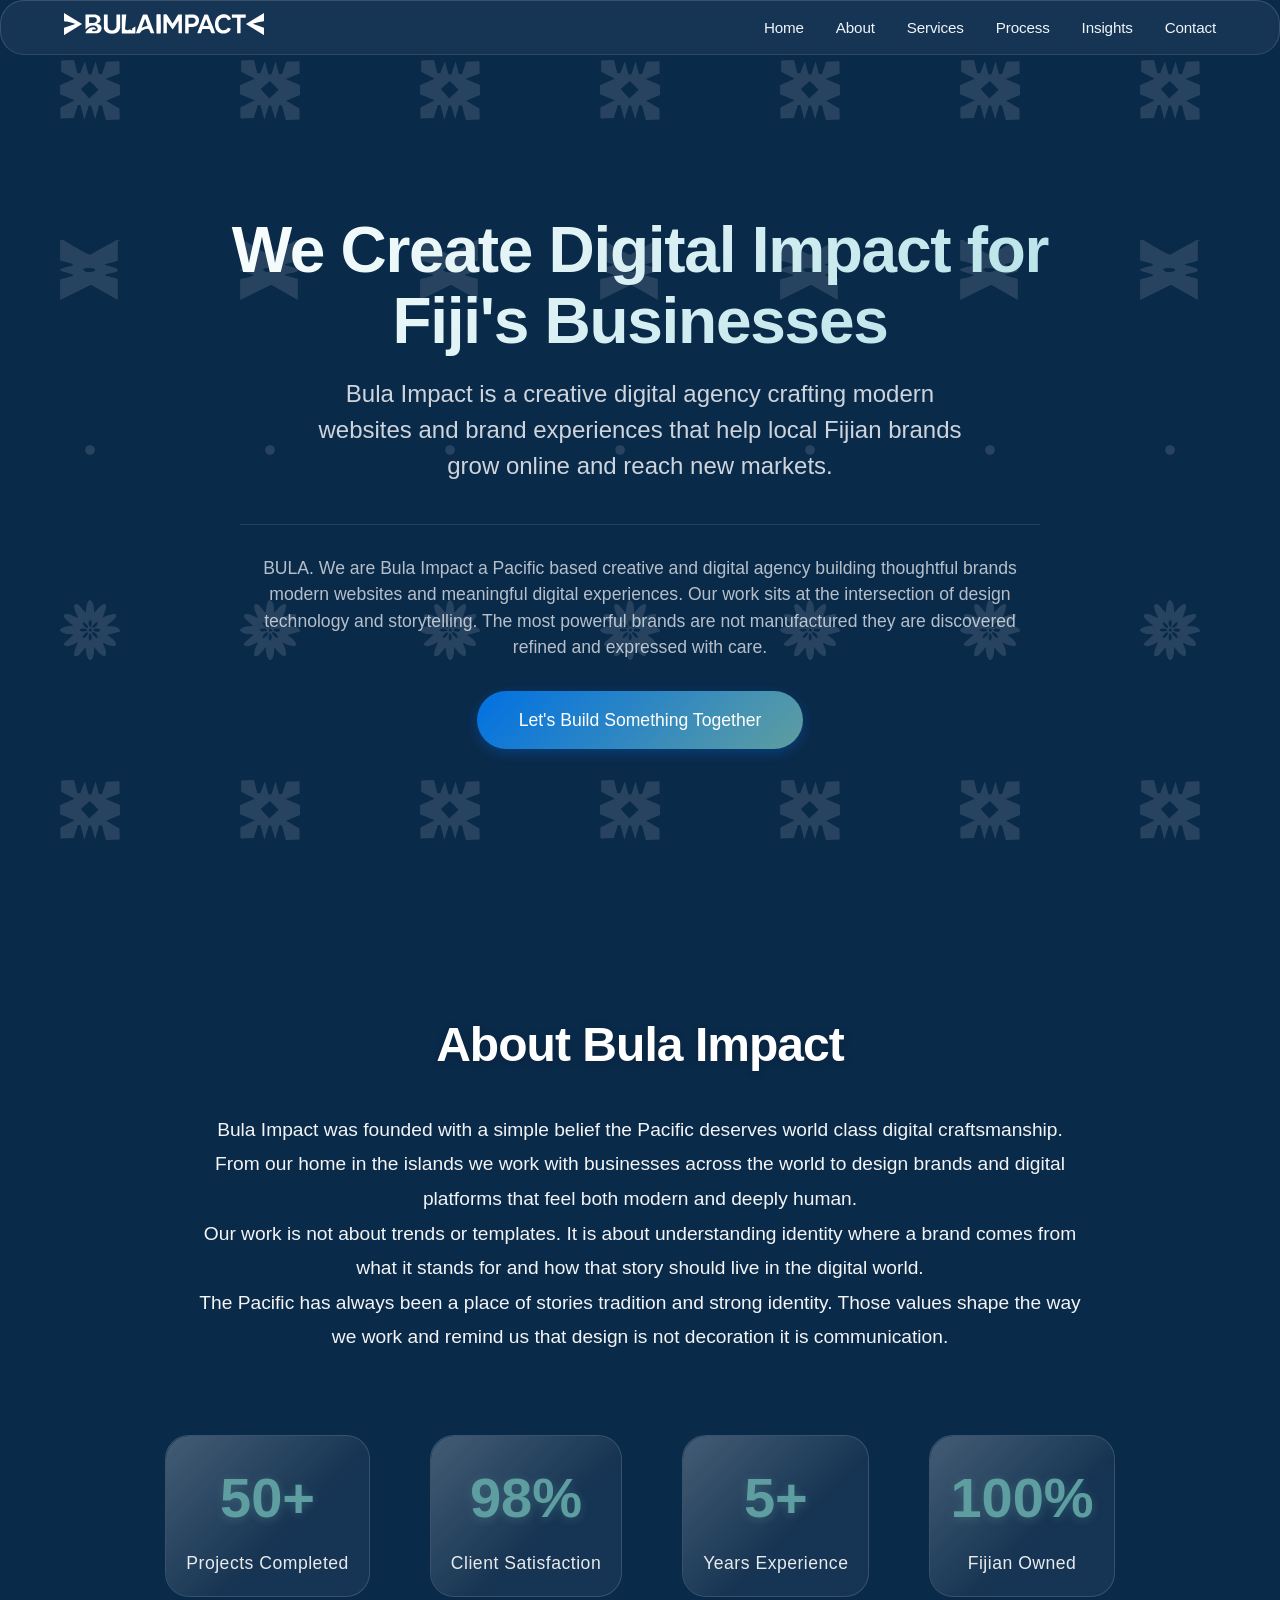
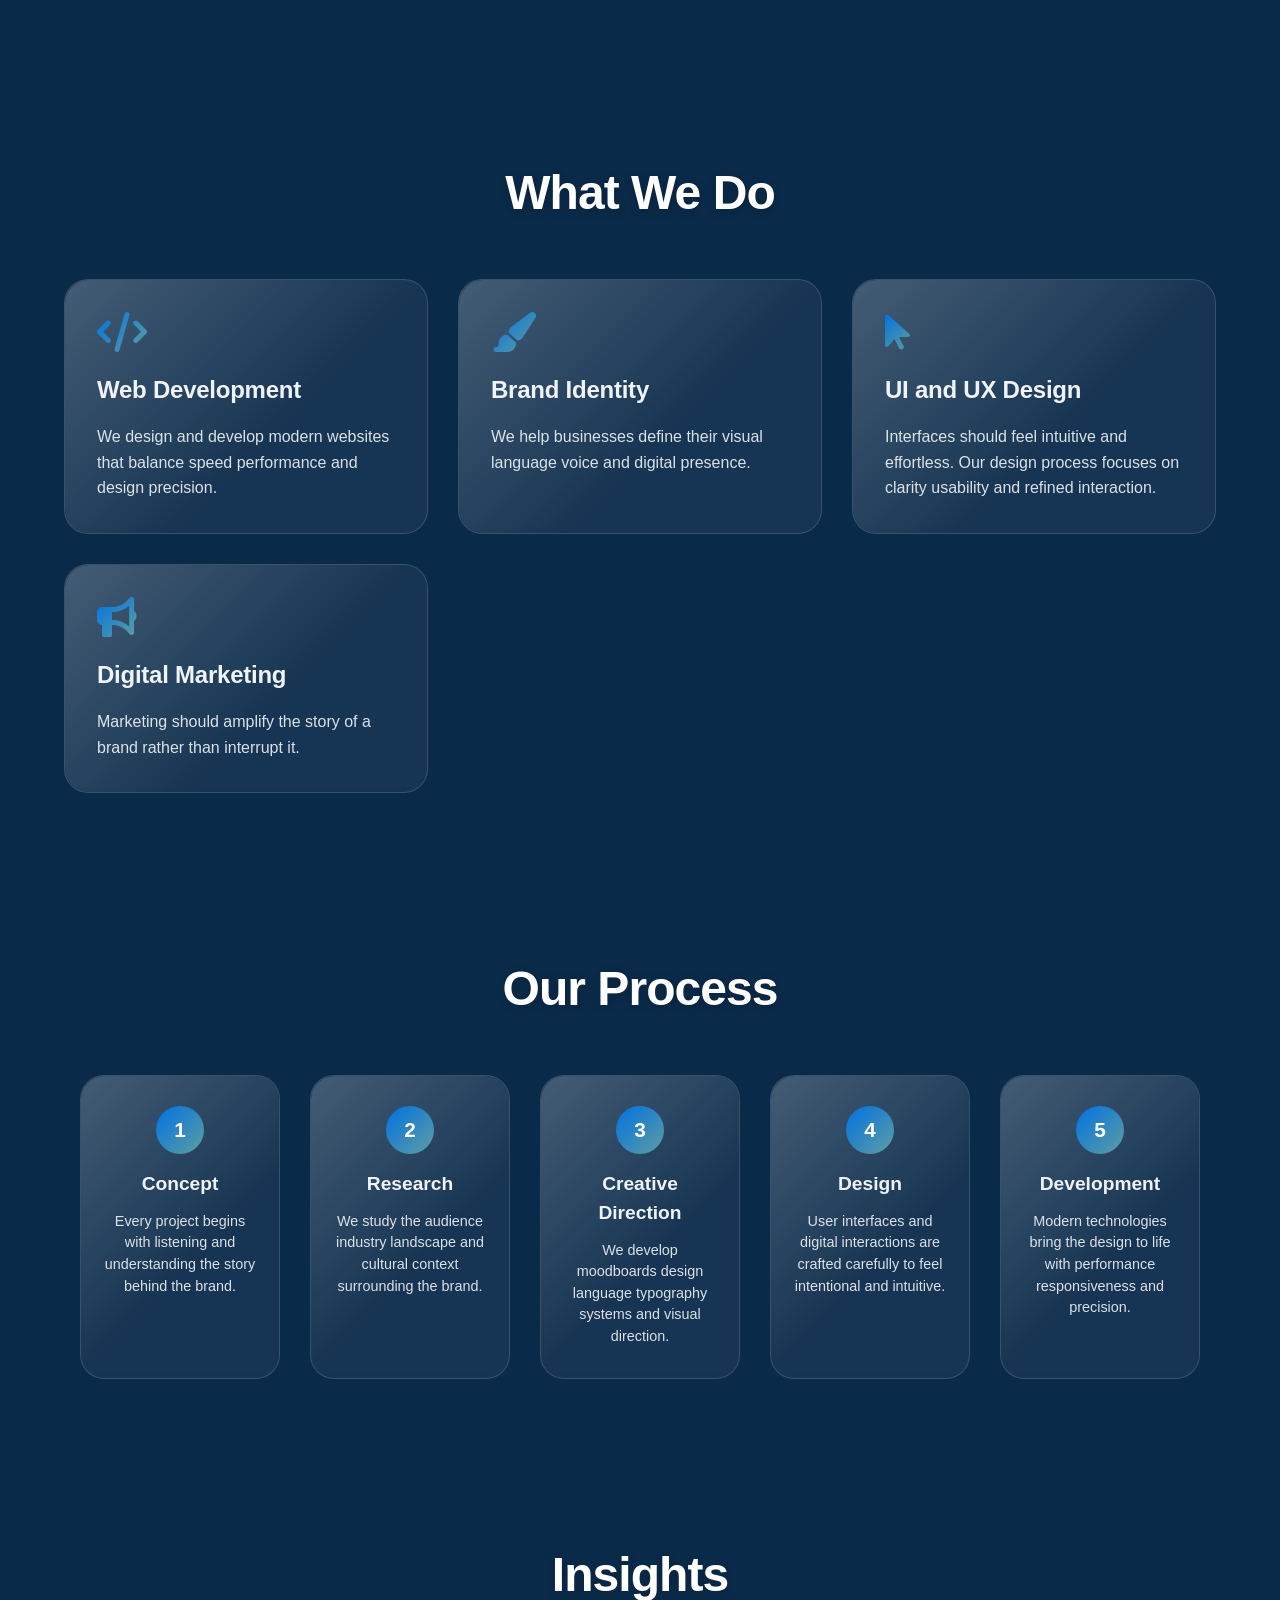
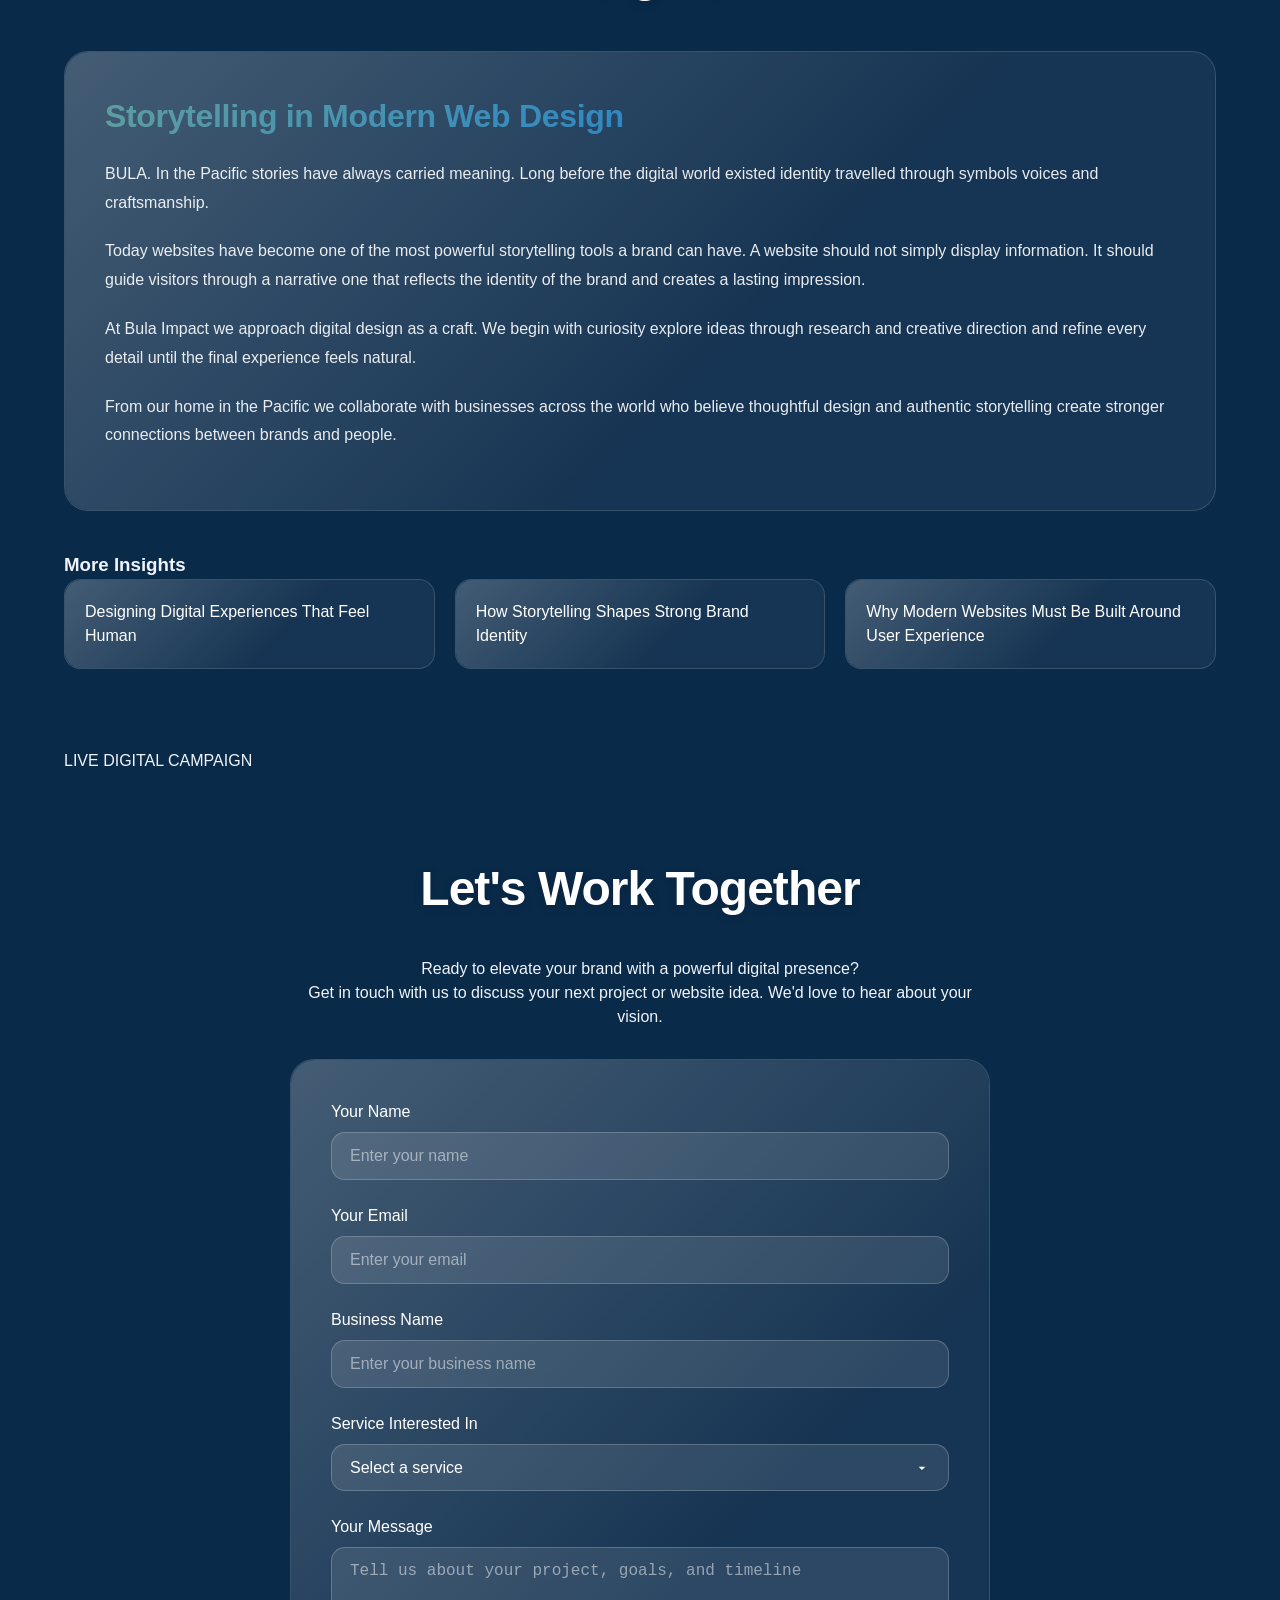
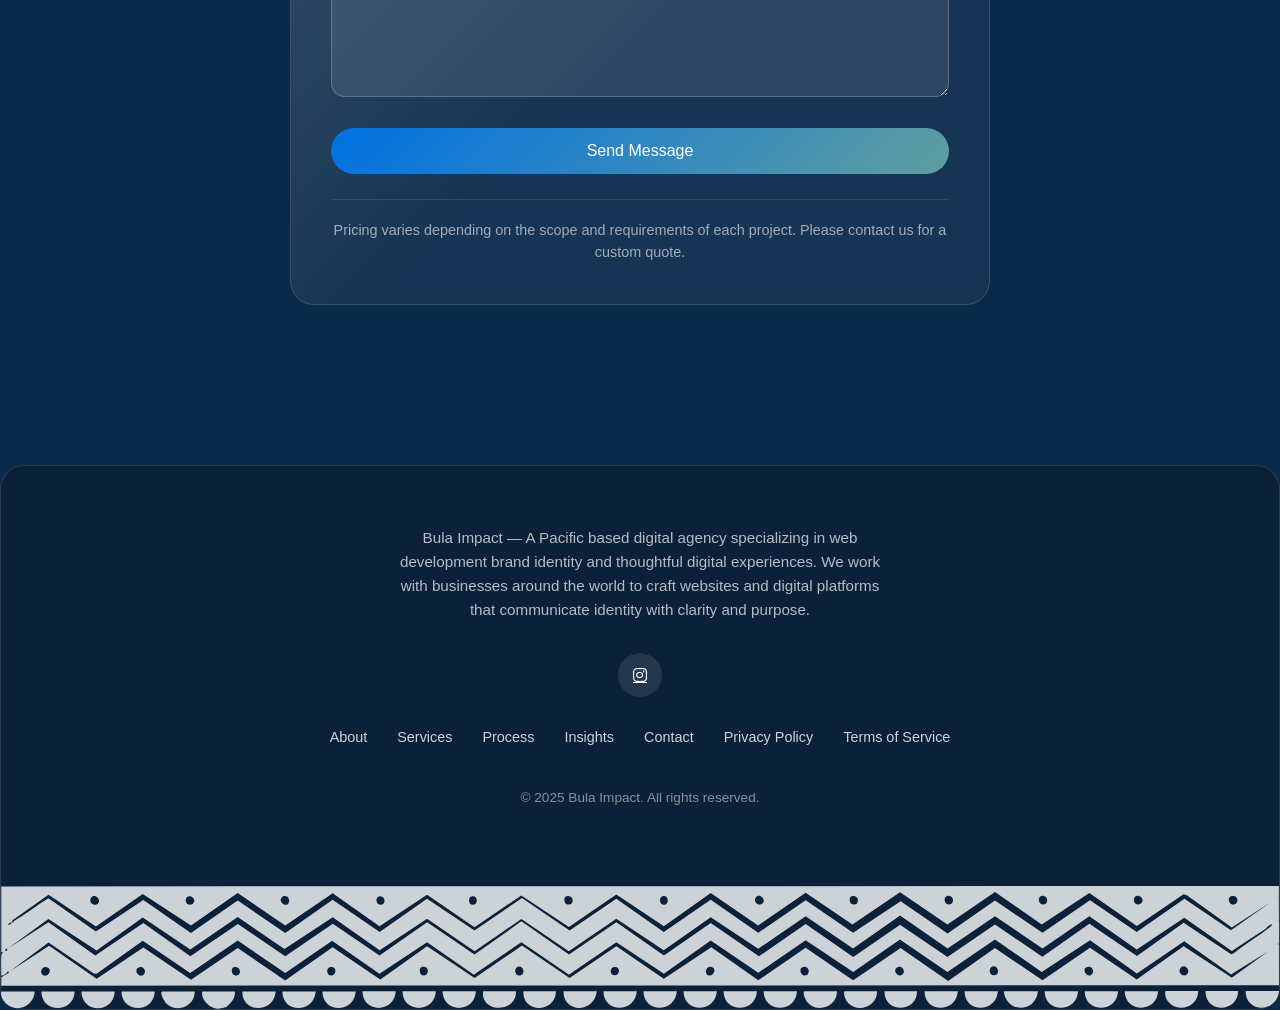
==== commit 719a9437: "Add files via upload" ====
--- a/index.html
+++ b/index.html
@@ -1,98 +1,286 @@
 <!DOCTYPE html>
 <html lang="en">
-<head>
-    <meta charset="UTF-8">
-    <meta name="viewport" content="width=device-width, initial-scale=1.0">
-    <title>Bula Impact – Site Under Maintenance</title>
-    <style>
-        * {
-            margin: 0;
-            padding: 0;
-            box-sizing: border-box;
-        }
-
-        body {
-            background: #0a2a4a;
-            color: #f0f4fa;
-            font-family: -apple-system, BlinkMacSystemFont, 'Segoe UI', Roboto, Helvetica, Arial, sans-serif;
-            min-height: 100vh;
-            display: flex;
-            align-items: center;
-            justify-content: center;
-            text-align: center;
-            padding: 20px;
-        }
-
-        .container {
-            max-width: 600px;
-            margin: 0 auto;
-            background: rgba(255, 255, 255, 0.05);
-            backdrop-filter: blur(8px);
-            border: 1px solid rgba(255, 255, 255, 0.15);
-            border-radius: 32px;
-            padding: 40px 30px;
-            box-shadow: 0 20px 40px rgba(0, 0, 0, 0.2);
-        }
-
-        h1 {
-            font-size: 2.5rem;
-            font-weight: 600;
-            margin-bottom: 1rem;
-            background: linear-gradient(135deg, #fff, #5f9ea0);
-            -webkit-background-clip: text;
-            -webkit-text-fill-color: transparent;
-            background-clip: text;
-        }
-
-        p {
-            font-size: 1.2rem;
-            margin-bottom: 2rem;
-            line-height: 1.6;
-            color: rgba(255, 255, 255, 0.9);
-        }
-
-        .wave {
-            margin-top: 30px;
-            opacity: 0.7;
-        }
-
-        .wave svg {
-            width: 80px;
-            height: auto;
-            fill: #5f9ea0;
-        }
-
-        .contact {
-            margin-top: 30px;
-            font-size: 0.9rem;
-            color: rgba(255, 255, 255, 0.6);
-        }
-
-        .contact a {
-            color: #5f9ea0;
-            text-decoration: none;
-            border-bottom: 1px dotted #5f9ea0;
-        }
-
-        .contact a:hover {
-            color: #ffffff;
-        }
-    </style>
+<head><link rel="preload" href="assets/style-552320fc.css" as="style"><link rel="preconnect" href="https://cdnjs.cloudflare.com"><link rel="dns-prefetch" href="https://pagead2.googlesyndication.com">
+<meta charset="UTF-8">
+<meta name="viewport" content="width=device-width, initial-scale=1.0">
+<title>Bula Impact – Digital Agency for Fiji</title>
+<link rel="icon" type="image/svg+xml" href="favicon.svg">
+<link rel="stylesheet" href="assets/style-552320fc.css">
+<link rel="stylesheet" href="https://cdnjs.cloudflare.com/ajax/libs/font-awesome/6.4.0/css/all.min.css">
+<script async src="https://pagead2.googlesyndication.com/pagead/js/adsbygoogle.js?client=ca-pub-3616645892367242" crossorigin="anonymous"></script>
+<svg style="position: absolute; width: 0; height: 0; pointer-events: none;" xmlns="http://www.w3.org/2000/svg">
+<defs>
+<filter id="liquid-filter" color-interpolation-filters="sRGB">
+<feImage href="data:image/svg+xml,%3Csvg xmlns='http://www.w3.org/2000/svg' width='300' height='300' viewBox='0 0 300 300'%3E%3Cdefs%3E%3ClinearGradient id='r' x1='0%25' y1='0%25' x2='100%25' y2='0%25'%3E%3Cstop offset='0%25' stop-color='%23000'/%3E%3Cstop offset='100%25' stop-color='%23f00'/%3E%3C/linearGradient%3E%3ClinearGradient id='b' x1='0%25' y1='0%25' x2='0%25' y2='100%25'%3E%3Cstop offset='0%25' stop-color='%23000'/%3E%3Cstop offset='100%25' stop-color='%2300f'/%3E%3C/linearGradient%3E%3CradialGradient id='gloss'%3E%3Cstop offset='0%25' stop-color='%23fff' stop-opacity='0.1'/%3E%3Cstop offset='100%25' stop-color='%23fff' stop-opacity='0'/%3E%3C/radialGradient%3E%3C/defs%3E%3Crect width='300' height='300' fill='black'/%3E%3Crect width='300' height='300' fill='url(%23r)' /%3E%3Crect width='300' height='300' fill='url(%23b)' style='mix-blend-mode: screen;' /%3E%3Ccircle cx='150' cy='150' r='120' fill='url(%23gloss)' /%3E%3C/svg%3E" x="0" y="0" width="100%" height="100%" result="map" />
+<feDisplacementMap in="SourceGraphic" in2="map" scale="5" xChannelSelector="R" yChannelSelector="G" result="displaced" />
+<feGaussianBlur in="displaced" stdDeviation="0.8" result="blurred" />
+<feBlend in="SourceGraphic" in2="blurred" mode="normal" />
+</filter>
+</defs>
+</svg>
 </head>
 <body>
-    <div class="container">
-        <h1>Bula Impact</h1>
-        <p>Our website is currently undergoing a refresh.<br>We’ll be back soon with something special.</p>
-        <div class="wave">
-            <svg viewBox="0 0 100 50" xmlns="http://www.w3.org/2000/svg">
-                <path d="M0,25 Q10,10 20,25 T40,25 T60,25 T80,25 T100,25" stroke="#5f9ea0" fill="none" stroke-width="2"/>
-                <path d="M0,30 Q10,15 20,30 T40,30 T60,30 T80,30 T100,30" stroke="#5f9ea0" fill="none" stroke-width="1.5" opacity="0.6"/>
-            </svg>
-        </div>
-        <div class="contact">
-            In the meantime, feel free to reach out:<br>
-            <a href="mailto:hello@bulaimpact.com.fj">hello@bulaimpact.com.fj</a>
-        </div>
-    </div>
+<canvas id="background-canvas"></canvas>
+<div class="mobile-background" id="mobile-background"></div>
+<div class="content">
+<header>
+<div class="container">
+<div class="header-content">
+<div class="logo">
+<svg xmlns="http://www.w3.org/2000/svg" viewBox="0 0 575.41 63.76" preserveAspectRatio="xMidYMid meet">
+<path fill="#ffffff" d="M295.17,4.13c1.66.46,15.16,23.06,17.25,26.21,2.91-2.45,15.19-25.7,16.72-25.7h10.04v53.2s-.72.77-.77.77h-8.23s-.77-.72-.77-.77V22.63l-16.73,24.66-16.73-23.12v34.44h-9.78V4.12c2.42.43,6.91-.59,9.01,0h-.01Z"/>
+<path fill="#ffffff" d="M61.77,58.1c2.66-9.83,15.66-20.54,26.09-16.03,2.26.98,4.03,2.54,3.77,5.23h-7.98c-.37,0-3.25.84-3.35,1.3,1.73,6.51,15.41,4.52,16.44-1.58,1.22-7.17-5.32-10.62-11.53-11.05-10.26-.71-16.57,4.64-23.44,11.33V4.12h28.56c1.35,0,7.77,2.78,9.17,3.69,7.43,4.80,7.84,16.69-.22,21.19-.79.44-3.89.66-3.55,2.1.15.62,6.33,2.16,7.97,3.35,7.19,5.24,5.11,17.95-2.48,21.68-.61.30-4.96,1.96-5.24,1.96h-34.23.02ZM72.06,29.31c7.97-2.17,25.49,1.55,21.89-12.35-.59-2.27-4.04-4.61-6.19-4.61h-15.70v16.96Z"/>
+<path fill="#ffffff" d="M.01,63.75v-21.07l32.42-11.31c.62-.83-6.90-2.73-7.61-2.93-3.34-.94-6.91-1.83-10.30-2.57-4.03-.88-10.03-1.14-13.65-2.30-.38-.12-.65-.35-.87-.68V.02l51.97,31.61L0,63.76h0Z"/>
+<path fill="#ffffff" d="M575.41,0v22.87c0,.22-.58.57-.88.66-10.66,1.81-21.48,3.52-31.55,7.56l32.43,11.57v21.07l-51.97-32.13L575.41,0h0Z"/>
+<path fill="#ffffff" d="M206.91,58.61l20.08-53.58c.79-1.38,11.79-1.41,12.89-.03l20.04,53.61h-10.04c-2.92-3.01-2.93-10.98-6.83-12.71-5.68-2.52-15.22,1.44-19.44,5.50-1,.96-5.41,7.22-6.16,7.22h-10.55,0ZM234.18,17.49l-1.55.76-9.25,24.42c5.75-1.91,11.19-5.58,17.50-5.14,0,0-6.70-20.04-6.70-20.04Z"/>
+<path fill="#ffffff" d="M125.59,4.13v35.72c0,.31,1.40,4.41,1.69,5,3.05,6.31,13.39,6.99,18.64,2.97,1.39-1.07,4.89-5.90,4.89-7.45V4.90c0-.05.72-.77.77-.77h9.26s.77.72.77.77v37.52c0,.44-2.61,6.93-3.07,7.72-7.36,12.50-32.79,11.99-40.90.72-.67-.93-2.86-5.50-2.86-6.39V4.89c0-.05.72-.77.77-.77h10.04Z"/>
+<path fill="#ffffff" d="M434.39,58.61h-9.52c-2.74-3.54-3.19-8.25-5.39-12.09-.85-.51-17.83-.53-19.85-.28-.63.08-1.04-.04-1.52.54-1.51,1.82-2.36,8.32-3.70,10.66-.27.47-.98,1.17-1.45,1.17h-8.23c-.68,0-1.05-2.01-.67-2.70l19.41-50.41c.74-1.13,11.47-2.07,11.61,1.20,4.80,15.99,14.38,32.73,18.81,48.55.31,1.12.67,2.17.49,3.36h.01ZM416.38,37.54l-7.46-20.57-7.98,20.57h15.44Z"/>
+<path fill="#ffffff" d="M372.37,4.64c12.70,1.51,19.28,12.02,14.91,24.15-4.54,12.60-17.48,11.27-28.55,11.83v16.71c0,1.66-7.60,1.55-9.01,1.29-.59-.11-1.05-.17-1.20-.86l.43-53.12c7.40.64,16.19-.86,23.42,0ZM358.22,30.86h13.64c.19,0,2.90-1.54,3.31-1.83,5.11-3.68,4.92-11.83-.79-14.56-.42-.20-2.84-1.08-3.03-1.08h-13.12v17.48h-.01Z"/>
+<path fill="#ffffff" d="M468.72,16.10c-.82-.89-4.68-2.27-5.99-2.50-15.89-2.72-21.90,14.78-16.42,27.20,3.84,8.71,13.96,12.15,21.55,5.73,1.05-.89,3.14-3.91,3.60-4.14,1.79-.90,6.50,2.22,8.53,2.82-1.73,8.57-11.89,13.71-20.13,13.91-21.18.51-28.87-18.95-24.27-37.12,4.18-16.52,24.09-23.45,37.88-13.98,1.87,1.28,7.24,6.87,6.68,9.10-.30,1.20-6.80,3.99-7.94,3.93-2.02-.10-2.42-3.81-3.48-4.96h-.01,0Z"/>
+<path fill="#ffffff" d="M166.25,4.64l12.87-.51-3.62,42.90c1.83,1.22,4.20,2.28,6.44,2.37,2.90.12,6.87-1.83,8.72-1.58.96.13,6.07,4.46,5.87,1.39-.07-1.12-1.58-2.53-.70-3.95.60-.96,7.97-5.51,9.53-6.17v19.28s-.72.77-.77.77h-38.34V4.65h0Z"/>
+<path fill="#ffffff" d="M522.92,4.64v8.74h-14.93v44.46s-.72.77-.77.77h-9.01V14.15c0-.05-.72-.77-.77-.77h-14.15c-.82-3.02-.51-5.72,0-8.74,0,0,39.63,0,39.63,0Z"/>
+<path fill="#ffffff" d="M276.90,58.61h-9.52s-.77-.72-.77-.77V4.90c0-.05.72-.77.77-.77h8.75c1.55,0,.42,6.29.45,7.37.22,8.69,1.31,17.60,1.37,26.28.05,6.96-.23,13.93-1.05,20.84h0Z"/>
+<rect fill="#ffffff" x="266.61" y="4.13" width="11.35" height="54.81"/>
+</svg>
+</div>
+<button class="mobile-menu-btn"><i class="fas fa-bars"></i></button>
+<nav>
+<ul>
+<li><a href="index.html">Home</a></li>
+<li><a href="about.html">About</a></li>
+<li><a href="service.html">Services</a></li>
+<li><a href="process.html">Process</a></li>
+<li><a href="insights.html">Insights</a></li>
+<li><a href="contact.html">Contact</a></li>
+</ul>
+</nav>
+</div>
+</div>
+</header>
+<main class="container">
+<section class="hero">
+<div class="hero-content">
+<h1>We Create Digital Impact for Fiji's Businesses</h1>
+<p class="subtitle">Bula Impact is a creative digital agency crafting modern websites and brand experiences that help local Fijian brands grow online and reach new markets.</p>
+<p class="hero-support-text">BULA. We are Bula Impact a Pacific based creative and digital agency building thoughtful brands modern websites and meaningful digital experiences. Our work sits at the intersection of design technology and storytelling. The most powerful brands are not manufactured they are discovered refined and expressed with care.</p>
+<a href="contact.html" class="cta-button">Let's Build Something Together</a>
+</div>
+</section>
+<section class="section" id="about">
+<h2 class="section-title">About Bula Impact</h2>
+<div class="about-content">
+<p>Bula Impact was founded with a simple belief the Pacific deserves world class digital craftsmanship.</p>
+<p>From our home in the islands we work with businesses across the world to design brands and digital platforms that feel both modern and deeply human.</p>
+<p>Our work is not about trends or templates. It is about understanding identity where a brand comes from what it stands for and how that story should live in the digital world.</p>
+<p>The Pacific has always been a place of stories tradition and strong identity. Those values shape the way we work and remind us that design is not decoration it is communication.</p>
+</div>
+<div class="stats">
+<div class="stat-item glass-card">
+<span class="stat-number">50+</span>
+<span class="stat-text">Projects Completed</span>
+</div>
+<div class="stat-item glass-card">
+<span class="stat-number">98%</span>
+<span class="stat-text">Client Satisfaction</span>
+</div>
+<div class="stat-item glass-card">
+<span class="stat-number">5+</span>
+<span class="stat-text">Years Experience</span>
+</div>
+<div class="stat-item glass-card">
+<span class="stat-number">100%</span>
+<span class="stat-text">Fijian Owned</span>
+</div>
+</div>
+</section>
+<section class="section" id="services">
+<h2 class="section-title">What We Do</h2>
+<div class="services-grid">
+<div class="service-card glass-card">
+<i class="fas fa-code"></i>
+<h3>Web Development</h3>
+<p>We design and develop modern websites that balance speed performance and design precision.</p>
+</div>
+<div class="service-card glass-card">
+<i class="fas fa-paint-brush"></i>
+<h3>Brand Identity</h3>
+<p>We help businesses define their visual language voice and digital presence.</p>
+</div>
+<div class="service-card glass-card">
+<i class="fas fa-mouse-pointer"></i>
+<h3>UI and UX Design</h3>
+<p>Interfaces should feel intuitive and effortless. Our design process focuses on clarity usability and refined interaction.</p>
+</div>
+<div class="service-card glass-card">
+<i class="fas fa-bullhorn"></i>
+<h3>Digital Marketing</h3>
+<p>Marketing should amplify the story of a brand rather than interrupt it.</p>
+</div>
+</div>
+</section>
+<section class="section" id="process">
+<h2 class="section-title">Our Process</h2>
+<div class="process-steps">
+<div class="process-step glass-card">
+<div class="number">1</div>
+<h4>Concept</h4>
+<p>Every project begins with listening and understanding the story behind the brand.</p>
+</div>
+<div class="process-step glass-card">
+<div class="number">2</div>
+<h4>Research</h4>
+<p>We study the audience industry landscape and cultural context surrounding the brand.</p>
+</div>
+<div class="process-step glass-card">
+<div class="number">3</div>
+<h4>Creative Direction</h4>
+<p>We develop moodboards design language typography systems and visual direction.</p>
+</div>
+<div class="process-step glass-card">
+<div class="number">4</div>
+<h4>Design</h4>
+<p>User interfaces and digital interactions are crafted carefully to feel intentional and intuitive.</p>
+</div>
+<div class="process-step glass-card">
+<div class="number">5</div>
+<h4>Development</h4>
+<p>Modern technologies bring the design to life with performance responsiveness and precision.</p>
+</div>
+</div>
+</section>
+<section class="section insights-section" id="insights">
+<h2 class="section-title">Insights</h2>
+<div class="insight-article glass-card">
+<h3>Storytelling in Modern Web Design</h3>
+<p>BULA. In the Pacific stories have always carried meaning. Long before the digital world existed identity travelled through symbols voices and craftsmanship.</p>
+<p>Today websites have become one of the most powerful storytelling tools a brand can have. A website should not simply display information. It should guide visitors through a narrative one that reflects the identity of the brand and creates a lasting impression.</p>
+<p>At Bula Impact we approach digital design as a craft. We begin with curiosity explore ideas through research and creative direction and refine every detail until the final experience feels natural.</p>
+<p>From our home in the Pacific we collaborate with businesses across the world who believe thoughtful design and authentic storytelling create stronger connections between brands and people.</p>
+</div>
+<div class="more-insights">
+<h3>More Insights</h3>
+<ul>
+<li class="glass-card"><a href="#">Designing Digital Experiences That Feel Human</a></li>
+<li class="glass-card"><a href="#">How Storytelling Shapes Strong Brand Identity</a></li>
+<li class="glass-card"><a href="#">Why Modern Websites Must Be Built Around User Experience</a></li>
+</ul>
+</div>
+</section>
+<section class="campaign-screen">
+<div class="campaign-container">
+<div class="campaign-title">LIVE DIGITAL CAMPAIGN</div>
+<div class="campaign-display">
+<ins class="adsbygoogle"
+style="display:block"
+data-ad-client="ca-pub-3616645892367242"
+data-ad-slot="YOUR_AD_SLOT_ID"
+data-ad-format="auto"
+data-full-width-responsive="true"></ins>
+</div>
+</div>
+</section>
+<script>(adsbygoogle = window.adsbygoogle || []).push({});</script>
+<section class="section" id="contact">
+<h2 class="section-title">Let's Work Together</h2>
+<div class="contact-content">
+<p>Ready to elevate your brand with a powerful digital presence?</p>
+<p>Get in touch with us to discuss your next project or website idea. We'd love to hear about your vision.</p>
+<div class="contact-form glass-card">
+<form action="https://formspree.io/f/xvgdodbl" method="POST">
+<div class="form-group">
+<label for="name">Your Name</label>
+<input type="text" id="name" name="name" placeholder="Enter your name" required>
+</div>
+<div class="form-group">
+<label for="email">Your Email</label>
+<input type="email" id="email" name="email" placeholder="Enter your email" required>
+</div>
+<div class="form-group">
+<label for="business">Business Name</label>
+<input type="text" id="business" name="business" placeholder="Enter your business name">
+</div>
+<div class="form-group">
+<label for="service">Service Interested In</label>
+<select id="service" name="service" required>
+<option value="">Select a service</option>
+<option value="website">Website Design</option>
+<option value="branding">Branding</option>
+<option value="marketing">Digital Marketing</option>
+<option value="ecommerce">E-commerce</option>
+<option value="seo">SEO</option>
+<option value="other">Other</option>
+</select>
+</div>
+<div class="form-group">
+<label for="message">Your Message</label>
+<textarea id="message" name="message" placeholder="Tell us about your project, goals, and timeline" required></textarea>
+</div>
+<button type="submit" class="submit-btn">Send Message</button>
+<p class="pricing-note">Pricing varies depending on the scope and requirements of each project. Please contact us for a custom quote.</p>
+</form>
+</div>
+</div>
+</section>
+</main>
+<footer>
+<div class="footer-svg">
+<svg viewBox="0 0 1532.36 147.3" xmlns="http://www.w3.org/2000/svg">
+<path fill="#ffffff" d="M.34,79.49L.31.49l1532-.49c-.19,13.32-.06,26.66.01,40l-.99,1.49,1,.51c.04,8.65.03,17.35,0,26-2.33,1.2-3.04,2.36,0,2-.04,16.32.05,32.68.02,49L.35,119.49c-.06-3.32.08-6.68,0-10l9-5.51c-.68-4.22-2.32.28-3.22.84-1.81,1.11-3.57,2.44-5.78,2.67-.06-6.91-.6-15.29,0-22,.23-2.63,0-3.75,2-5.99H.34ZM15.66,41.87c14.16-8.18,27.11-18.54,41.15-27.07l56.92,39.68,56.92-37.84,57.02,39.67,56.14-38.84,57.03,38.93,56.78-39.91,56.36,38.69,56.82-39.81,56.93,37.97,56.92-38.84,57.11,38.79,56.05-38.01,56.84,39.83,56.32-38.71,57.01,39.65,56.84-38.86,56.91,39.01,57-38.06,56.25,38.84,56.83-39.52,57.02,38.61,56.91-39.01,56.08,37.98,57.17-39.85,55.87,37.87,47.43-33.55-46.48,30.2-53.92-38.74-3.99-.94-55.9,37.88-57.03-39.62-57.08,37.83-56.07-39.03-56.99,39.02-56.85-38.75-57.1,38.87-56.06-38.14-57,39.14-56.85-38.88-56.13,39.87-57.03-37.91-56.9,39-57.02-38.03-56.14,38.06-56.93-38.99-57.01,38-56.15-39.8-56.83,38.84-57.02-38.93-56.03,39.03-57.9-38.04-56.13,39.04L56.99,10.61,13.33,41.51c.49,5.14,2.14.47,2.33.36ZM116.07,21.21c4.87-4.87-3.52-12.84-7.85-7.35s3.76,11.44,7.85,7.35ZM230.08,21.17c6.68-6.73-7.93-14.1-8.72-4.18-.42,5.26,5.85,7.07,8.72,4.18ZM336.57,13.64c-5.41,6.21,8.29,14.03,8.85,4.24.33-5.84-6.24-7.24-8.85-4.24ZM453.03,12.52c-4.8,1.42-3.67,11.89,3.59,9.66,5.79-1.77,3.46-11.75-3.59-9.66ZM564.03,12.48c-3.84,1.13-3.83,8.53,0,9.66,8.62,2.54,8.61-12.21,0-9.66ZM677.98,12.43c-4.17,1.45-3.06,9.37,1.87,9.86,8.37.84,7.15-13-1.87-9.86ZM793.03,12.41c-3.84,1.13-3.83,8.53,0,9.66,8.62,2.54,8.61-12.21,0-9.66ZM913.07,20.95c4.87-4.87-3.52-12.84-7.85-7.35s3.76,11.44,7.85,7.35ZM1019.98,12.32c-3.96,1.39-2.71,8.55,1.04,9.68,8.92,2.69,8.58-13.06-1.04-9.68ZM1133.98,12.29c-4.17,1.45-3.06,9.37,1.87,9.86,8.37.84,7.15-13-1.87-9.86ZM1246.98,12.25c-3.84,1.33-3.31,8.39,1.06,9.66,8.96,2.61,8.52-12.98-1.06-9.66ZM1367.08,20.81c6.68-6.73-7.93-14.1-8.72-4.18-.42,5.26,5.85,7.07,8.72,4.18ZM1481.08,20.77c3.07-3.10,1.39-9.18-4.26-8.85-9.75.56-2.22,15.39,4.26,8.85ZM1529.82,13v1c.65-.33.65-.67,0-1ZM1515.97,51.64c-13.42,8.73-26.86,17.41-40.13,26.36l-57.01-39.96-57.01,38-56.81-39.81-56.17,38.84-57.01-38.91-56.8,38.83-57.02-39.69-56.33,39.69-56.85-38.81-56.9,39.03-56.94-37.8-56.31,39.65-56.85-37.91-57.01,39.13-56.84-38.8-56.15,38.81-57.01-39.06-56.81,37.95-56.27-39.85-57.88,38.08-56.06-38.12-56.82,38.95-57.02-38.61-55.36,39.7-57.8-37.83L8.33,74.98l48.5-31.44,56.19,39.71,57.66-38.74,56.31,39.7,57.01-38.68,56.84,38.78,57-38.92,56,37.91,57.15-39.81,56.69,38.64,56.3-39.73,57.03,39.7,56.83-38.52,57.02,39.61,56.13-38.9,57.82,39.95,56.04-38.78,57.03,39.71,56.12-38.83,56.85,38.74,56.99-38.97,56.85,38.8,56.31-39.65,57.04,38.66,56.02-39.74,56.96,37.63,2.65-.94c13.74-11.4,29.78-20.22,43.58-31.46.82-.67,3.17-2.16,2.59-3.4-3.76.54-5.89,4.33-7.87,5.62ZM12.32,43.49c-2.36-.38-2.84,2.73-4.97,3.51.93.22,6.64-1.77,4.97-3.51ZM10.35,102.48l47.33-30.85,56.94,39.67,56.06-37.67,57.11,38.79,56.04-37.97,56.85,38.75,56.97-39.69,57.04,38.71,56.14-39.84,57.02,37.88,56.82-38.78,57.12,38.83,56.03-38.01,56.93,38.94,56.91-37.84,56.33,39.61,56.82-38.84,56.93,38.99,56.92-38.96,57.01,39.79,56.13-39.58,57.02,38.62,56.91-39.01,56.08,37.97,56.21-39.86,57.8,37.83,43.46-31.49-44.43,27.56-56.05-39.69-56.8,38.56-56.18-39.84-57.95,38.02-56.07-38.98-57.01,38.99-56.93-39.02-56.03,39.04-57.02-38.04-56.83,38.94-56.99-38.65-56.16,39.82-57.01-37.88-56.9,38.98-56.96-38.89-57.1,38.94-56.05-38.95-57.01,37.94-56.83-39.77-56.12,38.83-57.04-38.96-56.99,38.95-56.86-38.83-55.37,39.76-3.22-.36-54.4-37.31L10.35,102.48ZM7.33,75.5c-1.09-1.09-3.08.9-1.99,1.99s3.08-.9,1.99-1.99ZM3.84,78.49v1c.65-.33.65-.67,0-1ZM621,96.51c-6.11.54-6.05,11.14.74,10.8,7.58-.38,5.16-11.32-.74-10.8ZM1190,96.32c-6.11.54-6.05,11.14.74,10.8,7.58-.38,5.16-11.32-.74-10.8ZM1422.11,105.79c4.9-4.94-3.31-13.56-7.84-7.32-4.16,5.73,3.71,11.49,7.84,7.32ZM49.59,106.23c5.13,5.15,12.49-4.86,6.77-8.26s-10.89,4.13-6.77,8.26ZM171.1,106.19c4.12-4.14-.92-11.75-6.77-8.26-5.72,3.41,1.64,13.41,6.77,8.26ZM278.98,97.53c-3.5,1.23-3.1,8.92,2.09,9.71,8.09,1.22,6.96-12.9-2.09-9.71ZM394.05,97.56c-3.72,1.12-4.17,8.07.28,9.4,8.13,2.42,9.64-12.38-.28-9.4ZM503.98,97.47c-2.92.97-2.95,9.77,2.87,9.77,6.76,0,7.1-13.07-2.87-9.77ZM734.05,97.46c-3.72,1.12-4.17,8.07.28,9.4,8.13,2.42,9.64-12.38-.28-9.4ZM846.59,105.98c5.13,5.15,12.49-4.86,6.77-8.26s-10.89,4.13-6.77,8.26ZM961.01,97.34c-4.26,1.5-2.48,9.44,1.87,9.87,8.41.82,7.1-13.03-1.87-9.87ZM1081.1,105.9c4.12-4.14-.92-11.75-6.77-8.26s1.64,13.41,6.77,8.26ZM1308.1,105.83c4.12-4.14-.92-11.75-6.77-8.26s1.64,13.41,6.77,8.26Z"/>
+<path fill="#ffffff" d="M232.35,126.42c.44,17.95-21.68,26.92-34.53,14.05-2.07-2.07-8.8-14.03-3.97-14.03h38.5Z"/>
+<path fill="#ffffff" d="M136.35,126.45c-1.26,26.32-39.01,27.18-40,.01h40Z"/>
+<path fill="#ffffff" d="M1002.35,126.17c.68,21.08-29.32,27.91-38.17,8.68-.69-1.5-3.43-8.67-.33-8.67h38.5Z"/>
+<path fill="#ffffff" d="M521.35,126.33c-.92,26.13-39.6,26.86-40,.01h40Z"/>
+<path fill="#ffffff" d="M1387.35,126.05c-.71,26.24-39.11,26.82-40,.01h40Z"/>
+<path fill="#ffffff" d="M280.35,126.4c.67,5.58-1.48,9.49-4.95,13.55-.51.6-4.95,5.03-5.27,5.21-.42.23-8.75,2.11-9.23,2.13-9.67.39-21.66-10.6-19.55-20.88h39Z"/>
+<path fill="#ffffff" d="M184.35,126.43c-1,26.39-39.04,26.74-40,.01h40Z"/>
+<path fill="#ffffff" d="M88.35,126.46c-1.12,26.08-39.51,26.9-40,.01h40Z"/>
+<path fill="#ffffff" d="M329.35,126.39c-1.88,25.9-40.32,27.17-40,.01h40Z"/>
+<path fill="#ffffff" d="M1339.35,126.06c-.95,26.01-39.37,27.01-40,.01h40Z"/>
+<path fill="#ffffff" d="M569.35,126.31c-.86,26.21-39.32,26.79-40,.01h40Z"/>
+<path fill="#ffffff" d="M617.35,126.29c1.45,23-34.62,27.31-39.36,5.78-.28-1.26.07-5.77.36-5.77h39Z"/>
+<path fill="#ffffff" d="M906.35,126.2c-1.12,26.08-39.51,26.9-40,.01h40Z"/>
+<path fill="#ffffff" d="M1435.35,126.03c.61,14.55-14.71,23.83-27.99,18.50-6.67-2.68-13.31-11.16-11.01-18.49h39Z"/>
+<path fill="#ffffff" d="M1291.35,126.08c-1.12,26.08-39.51,26.9-40,.01h40Z"/>
+<path fill="#ffffff" d="M954.35,126.19c-.96,26.08-39.29,26.87-40,.01h40Z"/>
+<path fill="#ffffff" d="M1050.35,126.15c.82,17.78-22.31,26.92-34.53,14.04-3.08-3.25-6.10-9.64-4.47-14.03h39Z"/>
+<path fill="#ffffff" d="M1532.35,126c-1.9,26.03-40.17,26.9-40,.01h40Z"/>
+<path fill="#ffffff" d="M665.35,126.28c-.03,26.15-40.10,27.13-39,.01h39Z"/>
+<path fill="#ffffff" d="M425.35,126.36c-1.95,26.17-39.6,26.82-40,.01h40Z"/>
+<path fill="#ffffff" d="M473.35,126.34c-1.63,26.11-39.42,26.91-40,.01h40Z"/>
+<path fill="#ffffff" d="M3.35,126.49h2c11.65,0,23.35-.01,35,0-.69,15.16-17.21,25.12-30.70,17.21-5.02-2.94-11.05-10.57-9.36-16.67.33-1.20,2.66-.26,3.06-.54Z"/>
+<path fill="#ffffff" d="M714.35,126.26c-2.51,26.03-39.94,27.19-40,.01h40Z"/>
+<path fill="#ffffff" d="M762.35,126.25c-2,26.30-39.80,26.67-40,.01h40Z"/>
+<path fill="#ffffff" d="M810.35,126.23c-1.95,26.17-39.60,26.82-40,.01h40Z"/>
+<path fill="#ffffff" d="M1195.35,126.11c-1.82,26.16-39.95,26.66-40,.01h40Z"/>
+<path fill="#ffffff" d="M377.35,126.37c-1.92,26.18-39.88,26.67-40,.01h40Z"/>
+<path fill="#ffffff" d="M1483.35,126.02c-.08,26.29-39.67,26.96-39,.01h39Z"/>
+<path fill="#ffffff" d="M1243.35,126.09c-2.82,26.40-37.84,26.61-41,.01h41Z"/>
+<path fill="#ffffff" d="M858.35,126.22c-2.03,26.14-39.34,26.87-40,.01h40Z"/>
+<path fill="#ffffff" d="M1147.35,126.12c-1.92,26.18-39.88,26.67-40,.01h40Z"/>
+<path fill="#ffffff" d="M1098.35,126.14c0,26.28-39.73,26.84-39,.01h39Z"/>
+<path fill="#ffffff" d="M1532.34,70c-3.04.36-2.33-.80,0-2,0,.56,0,1.40,0,2Z"/>
+<path fill="#ffffff" d="M1532.33,42l-1-.51.99-1.49c0,.59,0,1.42,0,2Z"/>
+<path fill="#ffffff" d="M1529.82,13c.65.33.65.67,0,1v-1Z"/>
+</svg>
+</div>
+<div class="footer-content container">
+<p class="footer-description">Bula Impact — A Pacific based digital agency specializing in web development brand identity and thoughtful digital experiences. We work with businesses around the world to craft websites and digital platforms that communicate identity with clarity and purpose.</p>
+<div class="social-icons">
+<a href="https://www.instagram.com/bulaimpact/" target="_blank" rel="noopener"><i class="fab fa-instagram"></i></a>
+</div>
+<div class="footer-links">
+<a href="about.html">About</a>
+<a href="service.html">Services</a>
+<a href="process.html">Process</a>
+<a href="insights.html">Insights</a>
+<a href="contact.html">Contact</a>
+<a href="privacy-policy.html">Privacy Policy</a>
+<a href="terms.html">Terms of Service</a>
+</div>
+<p class="footer-text">© 2025 Bula Impact. All rights reserved.</p>
+</div>
+</footer>
+</div>
+<script src="assets/app-e3e7ccb6.js" defer></script>
 </body>
 </html>
--- a/assets/style-552320fc.css
+++ b/assets/style-552320fc.css
@@ -0,0 +1 @@
+*{margin:0;padding:0;box-sizing:border-box}body{background:#0a2a4a;color:#f0f4fa;font-family:-apple-system,BlinkMacSystemFont,'Segoe UI',Roboto,Helvetica,Arial,sans-serif;font-weight:400;line-height:1.5;-webkit-font-smoothing:antialiased;-moz-osx-font-smoothing:grayscale;overflow-x:hidden}#background-canvas{position:fixed;top:0;left:0;width:100%;height:100%;z-index:-1;opacity:0.12;pointer-events:none;filter:hue-rotate(0deg);animation:hueRotate 30s linear infinite}@keyframes hueRotate{0%{filter:hue-rotate(0deg)}50%{filter:hue-rotate(30deg)}100%{filter:hue-rotate(0deg)}}.mobile-background{display:none}.content{position:relative;z-index:10;min-height:100vh}.container{max-width:1200px;margin:0 auto;padding:0 24px}.glass-card,header,.service-card,.process-step,.insight-article,.contact-form,footer{backdrop-filter:url(#liquid-filter) blur(2px);-webkit-backdrop-filter:url(#liquid-filter) blur(2px);background:rgba(255,255,255,0.05);border:1px solid rgba(255,255,255,0.15);border-radius:24px;transition:all 0.3s ease}.glass-card{position:relative;overflow:hidden}.glass-card::after{content:'';position:absolute;top:0;left:0;width:100%;height:100%;background:linear-gradient(135deg,rgba(255,255,255,0.2) 0%,rgba(255,255,255,0) 60%);pointer-events:none;border-radius:inherit;z-index:1}.glass-card>*{position:relative;z-index:2}header{position:sticky;top:0;z-index:100;padding:12px 0;animation:slideDown 0.6s ease-out;border-bottom:1px solid rgba(255,255,255,0.1)}@keyframes slideDown{from{transform:translateY(-100%);opacity:0}to{transform:translateY(0);opacity:1}}.header-content{display:flex;justify-content:space-between;align-items:center}.logo{width:200px}.logo svg{width:100%;height:auto;fill:#ffffff;transition:fill 0.3s ease}.logo:hover svg{fill:#5f9ea0}nav ul{display:flex;list-style:none;gap:32px}nav a{text-decoration:none;color:#f0f4fa;font-weight:500;font-size:0.95rem;transition:color 0.2s ease;position:relative;letter-spacing:-0.01em}nav a:hover{color:#5f9ea0}nav a::after{content:'';position:absolute;width:0;height:1px;bottom:-4px;left:0;background:#5f9ea0;transition:width 0.2s ease}nav a:hover::after{width:100%}.mobile-menu-btn{display:none;background:none;border:none;font-size:1.5rem;color:#ffffff;cursor:pointer}.hero{text-align:center;padding:160px 0 120px;background:transparent;margin-bottom:60px;animation:fadeInUp 1s ease-out}@keyframes fadeInUp{from{opacity:0;transform:translateY(30px)}to{opacity:1;transform:translateY(0)}}.hero h1{font-size:4rem;font-weight:600;letter-spacing:-0.02em;max-width:900px;margin:0 auto 20px;line-height:1.1;background:linear-gradient(135deg,#fff,#b0e0e6);-webkit-background-clip:text;-webkit-text-fill-color:transparent;background-clip:text}.subtitle{font-size:1.5rem;color:rgba(255,255,255,0.8);max-width:650px;margin:0 auto 40px;font-weight:400}.hero-support-text{font-size:1.1rem;color:rgba(255,255,255,0.7);max-width:800px;margin:40px auto 0;border-top:1px solid rgba(255,255,255,0.1);padding-top:30px}.cta-button{display:inline-block;background:linear-gradient(135deg,#0071e3,#5f9ea0);color:white;border:none;padding:16px 42px;border-radius:40px;font-weight:500;font-size:1.1rem;text-decoration:none;transition:all 0.3s ease;box-shadow:0 4px 12px rgba(0,113,227,0.3);animation:pulseGlow 2s infinite;margin-top:30px}@keyframes pulseGlow{0%{box-shadow:0 4px 12px rgba(0,113,227,0.3)}50%{box-shadow:0 8px 24px rgba(95,158,160,0.5)}100%{box-shadow:0 4px 12px rgba(0,113,227,0.3)}}.cta-button:hover{transform:scale(1.05) translateY(-2px);background:linear-gradient(135deg,#5f9ea0,#0071e3)}.section{padding:80px 0;opacity:0;transform:translateY(30px);transition:opacity 0.8s ease,transform 0.8s ease}.section.visible{opacity:1;transform:translateY(0)}.section-title{text-align:center;font-size:3rem;font-weight:600;letter-spacing:-0.02em;margin-bottom:2rem;color:#ffffff;text-shadow:0 2px 10px rgba(0,0,0,0.2)}.about-content{max-width:900px;margin:0 auto;text-align:center;font-size:1.2rem;line-height:1.8;color:rgba(255,255,255,0.95)}.stats{display:flex;justify-content:center;flex-wrap:wrap;gap:60px;margin-top:80px;text-align:center}.stat-item{padding:20px;animation:float 6s ease-in-out infinite;background:rgba(255,255,255,0.05);border:1px solid rgba(255,255,255,0.15);border-radius:24px;backdrop-filter:url(#liquid-filter) blur(2px);-webkit-backdrop-filter:url(#liquid-filter) blur(2px)}.stat-item:nth-child(2){animation-delay:0.2s}.stat-item:nth-child(3){animation-delay:0.4s}.stat-item:nth-child(4){animation-delay:0.6s}@keyframes float{0%{transform:translateY(0px)}50%{transform:translateY(-10px)}100%{transform:translateY(0px)}}.stat-number{font-size:3.5rem;font-weight:600;color:#5f9ea0;display:block;margin-bottom:10px;text-shadow:0 2px 10px rgba(95,158,160,0.3)}.stat-text{font-size:1.1rem;color:rgba(255,255,255,0.9);letter-spacing:0.5px}.services-grid{display:grid;grid-template-columns:repeat(auto-fit,minmax(300px,1fr));gap:30px;margin-top:50px}.service-card{padding:32px;animation:cardAppear 0.6s ease-out forwards;opacity:0;transform:translateY(20px)}.service-card:nth-child(1){animation-delay:0.1s}.service-card:nth-child(2){animation-delay:0.2s}.service-card:nth-child(3){animation-delay:0.3s}.service-card:nth-child(4){animation-delay:0.4s}@keyframes cardAppear{to{opacity:1;transform:translateY(0)}}.service-card:hover{transform:translateY(-10px) scale(1.02);box-shadow:0 20px 40px rgba(0,0,0,0.3);border-color:#5f9ea0;background:rgba(255,255,255,0.1)}.service-card i{font-size:2.5rem;background:linear-gradient(135deg,#0071e3,#5f9ea0);-webkit-background-clip:text;-webkit-text-fill-color:transparent;background-clip:text;margin-bottom:20px;transition:transform 0.3s ease}.service-card:hover i{transform:scale(1.1) rotate(5deg)}.service-card h3{font-size:1.5rem;margin-bottom:16px;font-weight:600;letter-spacing:-0.01em}.service-card p{color:rgba(255,255,255,0.85);line-height:1.6}.process-steps{display:flex;flex-wrap:wrap;justify-content:center;gap:30px;margin-top:50px}.process-step{padding:30px 20px;width:200px;text-align:center;animation:stepAppear 0.5s ease-out forwards;opacity:0;transform:scale(0.9)}.process-step:nth-child(1){animation-delay:0.1s}.process-step:nth-child(2){animation-delay:0.2s}.process-step:nth-child(3){animation-delay:0.3s}.process-step:nth-child(4){animation-delay:0.4s}.process-step:nth-child(5){animation-delay:0.5s}@keyframes stepAppear{to{opacity:1;transform:scale(1)}}.process-step:hover{transform:scale(1.05) translateY(-5px);border-color:#5f9ea0;background:rgba(255,255,255,0.1)}.process-step .number{display:inline-block;width:48px;height:48px;background:linear-gradient(135deg,#0071e3,#5f9ea0);border-radius:50%;line-height:48px;font-weight:600;font-size:1.3rem;margin-bottom:16px;color:white;transition:transform 0.3s ease}.process-step:hover .number{transform:rotate(360deg)}.process-step h4{font-size:1.2rem;margin-bottom:12px;font-weight:600}.process-step p{color:rgba(255,255,255,0.85);font-size:0.9rem;line-height:1.5}.insight-article{padding:40px;margin:40px 0}.insight-article:hover{transform:translateY(-5px);border-color:#5f9ea0;box-shadow:0 15px 30px rgba(0,0,0,0.3)}.insight-article h3{font-size:2rem;font-weight:600;letter-spacing:-0.01em;margin-bottom:20px;background:linear-gradient(135deg,#5f9ea0,#0071e3);-webkit-background-clip:text;-webkit-text-fill-color:transparent;background-clip:text}.insight-article p{color:rgba(255,255,255,0.9);line-height:1.8;margin-bottom:20px}.more-insights ul{list-style:none;display:grid;grid-template-columns:repeat(auto-fit,minmax(250px,1fr));gap:20px}.more-insights li{background:rgba(255,255,255,0.05);border:1px solid rgba(255,255,255,0.15);border-radius:16px;padding:20px;transition:all 0.3s ease;backdrop-filter:url(#liquid-filter) blur(2px);-webkit-backdrop-filter:url(#liquid-filter) blur(2px)}.more-insights li:hover{transform:translateX(5px);border-color:#5f9ea0;background:rgba(255,255,255,0.1)}.more-insights a{color:white;text-decoration:none;font-weight:500}.contact-content{max-width:700px;margin:0 auto;text-align:center}.contact-form{padding:40px;margin-top:30px;text-align:left;animation:slideUp 0.6s ease-out}@keyframes slideUp{from{opacity:0;transform:translateY(30px)}to{opacity:1;transform:translateY(0)}}.form-group{margin-bottom:24px}.form-group label{display:block;margin-bottom:8px;font-weight:500;color:#ffffff}.form-group input,.form-group textarea,.form-group select{width:100%;padding:14px 18px;background:rgba(255,255,255,0.1);border:1px solid rgba(255,255,255,0.2);border-radius:14px;font-size:1rem;color:white;transition:all 0.3s ease}.form-group input:focus,.form-group textarea:focus,.form-group select:focus{border-color:#5f9ea0;outline:none;background:rgba(255,255,255,0.15);box-shadow:0 0 0 3px rgba(95,158,160,0.2)}.form-group input::placeholder,.form-group textarea::placeholder{color:rgba(255,255,255,0.5)}.form-group textarea{height:150px;resize:vertical}.form-group select{appearance:none;-webkit-appearance:none;-moz-appearance:none;background-image:url("data:image/svg+xml;charset=UTF-8,%3csvg xmlns='http://www.w3.org/2000/svg' viewBox='0 0 24 24' fill='white'%3e%3cpath d='M7 10l5 5 5-5z'/%3e%3c/svg%3e");background-repeat:no-repeat;background-position:right 18px center;background-size:16px;padding-right:40px;cursor:pointer}.form-group select option{background:#0c1f33;color:white}.submit-btn{background:linear-gradient(135deg,#0071e3,#5f9ea0);color:white;border:none;padding:14px 32px;border-radius:40px;font-weight:500;font-size:1rem;cursor:pointer;transition:all 0.3s ease;width:100%;position:relative;overflow:hidden}.submit-btn::after{content:'';position:absolute;top:50%;left:50%;width:300%;height:300%;background:rgba(255,255,255,0.2);border-radius:50%;transform:translate(-50%,-50%) scale(0);transition:transform 0.5s ease}.submit-btn:hover::after{transform:translate(-50%,-50%) scale(1)}.submit-btn:hover{transform:translateY(-2px);box-shadow:0 10px 20px rgba(0,113,227,0.4)}.pricing-note{font-size:0.9rem;color:rgba(255,255,255,0.6);text-align:center;margin-top:25px;border-top:1px solid rgba(255,255,255,0.1);padding-top:20px}footer{position:relative;margin-top:80px;padding:60px 0 0;border-top:1px solid rgba(255,255,255,0.1);background:rgba(12,31,51,0.7);backdrop-filter:url(#liquid-filter) blur(2px);-webkit-backdrop-filter:url(#liquid-filter) blur(2px);overflow:visible}.footer-svg{position:absolute;bottom:0;left:0;width:100%;height:auto;z-index:0;pointer-events:none;line-height:0}.footer-svg svg{display:block;width:100%;height:auto;fill:#ffffff;opacity:0.8}.footer-content{position:relative;z-index:2;text-align:center;padding-bottom:200px}.footer-description{max-width:500px;margin:0 auto 30px;color:rgba(255,255,255,0.7);font-size:0.95rem;line-height:1.6}.social-icons{display:flex;justify-content:center;gap:20px;margin:30px 0}.social-icons a{display:inline-flex;align-items:center;justify-content:center;width:44px;height:44px;background:rgba(255,255,255,0.1);border-radius:50%;color:white;transition:all 0.3s ease}.social-icons a:hover{background:#5f9ea0;transform:translateY(-3px) scale(1.1);box-shadow:0 5px 15px rgba(95,158,160,0.4)}.footer-links{display:flex;justify-content:center;gap:30px;flex-wrap:wrap;margin:20px 0}.footer-links a{color:rgba(255,255,255,0.8);text-decoration:none;font-size:0.9rem;transition:color 0.2s ease,transform 0.2s ease}.footer-links a:hover{color:#5f9ea0;transform:translateY(-2px)}.footer-text{text-align:center;color:rgba(255,255,255,0.5);font-size:0.85rem;margin-top:40px;margin-bottom:0}@media (max-width:768px){.container{padding:0 20px}.logo{width:160px}.mobile-menu-btn{display:block;position:absolute;right:20px;top:18px}nav ul{display:none;flex-direction:column;background:rgba(12,31,51,0.95);backdrop-filter:url(#liquid-filter) blur(20px);-webkit-backdrop-filter:url(#liquid-filter) blur(20px);position:absolute;top:60px;left:0;width:100%;padding:20px 0;border-top:1px solid rgba(255,255,255,0.1);box-shadow:0 8px 20px rgba(0,0,0,0.2);z-index:1000;gap:0}nav ul.active{display:flex;animation:fadeSlide 0.3s ease forwards}@keyframes fadeSlide{from{opacity:0;transform:translateY(-10px)}to{opacity:1;transform:translateY(0)}}nav a{padding:16px 20px;font-size:1.1rem;text-align:center;display:block}nav a::after{display:none}h1{font-size:2.5rem}.subtitle{font-size:1.2rem;margin-bottom:30px}.hero{padding:120px 0 80px}.hero-support-text{margin-top:30px}.cta-button{margin-top:25px}.section-title{font-size:2.2rem}.services-grid{grid-template-columns:1fr}.process-steps{flex-direction:column;align-items:center}.process-step{width:100%;max-width:280px}.stats{gap:30px;margin-top:50px}.stat-number{font-size:2.5rem}.contact-form{padding:30px 20px}.footer-links{gap:20px;flex-direction:column}.footer-content{padding-bottom:180px}}@media (prefers-reduced-motion:reduce){*{animation-duration:0.01ms !important;animation-iteration-count:1 !important;transition-duration:0.01ms !important}}
--- a/assets/style-552320fc.css
+++ b/assets/style-552320fc.css
@@ -0,0 +1 @@
+*{margin:0;padding:0;box-sizing:border-box}body{background:#0a2a4a;color:#f0f4fa;font-family:-apple-system,BlinkMacSystemFont,'Segoe UI',Roboto,Helvetica,Arial,sans-serif;font-weight:400;line-height:1.5;-webkit-font-smoothing:antialiased;-moz-osx-font-smoothing:grayscale;overflow-x:hidden}#background-canvas{position:fixed;top:0;left:0;width:100%;height:100%;z-index:-1;opacity:0.12;pointer-events:none;filter:hue-rotate(0deg);animation:hueRotate 30s linear infinite}@keyframes hueRotate{0%{filter:hue-rotate(0deg)}50%{filter:hue-rotate(30deg)}100%{filter:hue-rotate(0deg)}}.mobile-background{display:none}.content{position:relative;z-index:10;min-height:100vh}.container{max-width:1200px;margin:0 auto;padding:0 24px}.glass-card,header,.service-card,.process-step,.insight-article,.contact-form,footer{backdrop-filter:url(#liquid-filter) blur(2px);-webkit-backdrop-filter:url(#liquid-filter) blur(2px);background:rgba(255,255,255,0.05);border:1px solid rgba(255,255,255,0.15);border-radius:24px;transition:all 0.3s ease}.glass-card{position:relative;overflow:hidden}.glass-card::after{content:'';position:absolute;top:0;left:0;width:100%;height:100%;background:linear-gradient(135deg,rgba(255,255,255,0.2) 0%,rgba(255,255,255,0) 60%);pointer-events:none;border-radius:inherit;z-index:1}.glass-card>*{position:relative;z-index:2}header{position:sticky;top:0;z-index:100;padding:12px 0;animation:slideDown 0.6s ease-out;border-bottom:1px solid rgba(255,255,255,0.1)}@keyframes slideDown{from{transform:translateY(-100%);opacity:0}to{transform:translateY(0);opacity:1}}.header-content{display:flex;justify-content:space-between;align-items:center}.logo{width:200px}.logo svg{width:100%;height:auto;fill:#ffffff;transition:fill 0.3s ease}.logo:hover svg{fill:#5f9ea0}nav ul{display:flex;list-style:none;gap:32px}nav a{text-decoration:none;color:#f0f4fa;font-weight:500;font-size:0.95rem;transition:color 0.2s ease;position:relative;letter-spacing:-0.01em}nav a:hover{color:#5f9ea0}nav a::after{content:'';position:absolute;width:0;height:1px;bottom:-4px;left:0;background:#5f9ea0;transition:width 0.2s ease}nav a:hover::after{width:100%}.mobile-menu-btn{display:none;background:none;border:none;font-size:1.5rem;color:#ffffff;cursor:pointer}.hero{text-align:center;padding:160px 0 120px;background:transparent;margin-bottom:60px;animation:fadeInUp 1s ease-out}@keyframes fadeInUp{from{opacity:0;transform:translateY(30px)}to{opacity:1;transform:translateY(0)}}.hero h1{font-size:4rem;font-weight:600;letter-spacing:-0.02em;max-width:900px;margin:0 auto 20px;line-height:1.1;background:linear-gradient(135deg,#fff,#b0e0e6);-webkit-background-clip:text;-webkit-text-fill-color:transparent;background-clip:text}.subtitle{font-size:1.5rem;color:rgba(255,255,255,0.8);max-width:650px;margin:0 auto 40px;font-weight:400}.hero-support-text{font-size:1.1rem;color:rgba(255,255,255,0.7);max-width:800px;margin:40px auto 0;border-top:1px solid rgba(255,255,255,0.1);padding-top:30px}.cta-button{display:inline-block;background:linear-gradient(135deg,#0071e3,#5f9ea0);color:white;border:none;padding:16px 42px;border-radius:40px;font-weight:500;font-size:1.1rem;text-decoration:none;transition:all 0.3s ease;box-shadow:0 4px 12px rgba(0,113,227,0.3);animation:pulseGlow 2s infinite;margin-top:30px}@keyframes pulseGlow{0%{box-shadow:0 4px 12px rgba(0,113,227,0.3)}50%{box-shadow:0 8px 24px rgba(95,158,160,0.5)}100%{box-shadow:0 4px 12px rgba(0,113,227,0.3)}}.cta-button:hover{transform:scale(1.05) translateY(-2px);background:linear-gradient(135deg,#5f9ea0,#0071e3)}.section{padding:80px 0;opacity:0;transform:translateY(30px);transition:opacity 0.8s ease,transform 0.8s ease}.section.visible{opacity:1;transform:translateY(0)}.section-title{text-align:center;font-size:3rem;font-weight:600;letter-spacing:-0.02em;margin-bottom:2rem;color:#ffffff;text-shadow:0 2px 10px rgba(0,0,0,0.2)}.about-content{max-width:900px;margin:0 auto;text-align:center;font-size:1.2rem;line-height:1.8;color:rgba(255,255,255,0.95)}.stats{display:flex;justify-content:center;flex-wrap:wrap;gap:60px;margin-top:80px;text-align:center}.stat-item{padding:20px;animation:float 6s ease-in-out infinite;background:rgba(255,255,255,0.05);border:1px solid rgba(255,255,255,0.15);border-radius:24px;backdrop-filter:url(#liquid-filter) blur(2px);-webkit-backdrop-filter:url(#liquid-filter) blur(2px)}.stat-item:nth-child(2){animation-delay:0.2s}.stat-item:nth-child(3){animation-delay:0.4s}.stat-item:nth-child(4){animation-delay:0.6s}@keyframes float{0%{transform:translateY(0px)}50%{transform:translateY(-10px)}100%{transform:translateY(0px)}}.stat-number{font-size:3.5rem;font-weight:600;color:#5f9ea0;display:block;margin-bottom:10px;text-shadow:0 2px 10px rgba(95,158,160,0.3)}.stat-text{font-size:1.1rem;color:rgba(255,255,255,0.9);letter-spacing:0.5px}.services-grid{display:grid;grid-template-columns:repeat(auto-fit,minmax(300px,1fr));gap:30px;margin-top:50px}.service-card{padding:32px;animation:cardAppear 0.6s ease-out forwards;opacity:0;transform:translateY(20px)}.service-card:nth-child(1){animation-delay:0.1s}.service-card:nth-child(2){animation-delay:0.2s}.service-card:nth-child(3){animation-delay:0.3s}.service-card:nth-child(4){animation-delay:0.4s}@keyframes cardAppear{to{opacity:1;transform:translateY(0)}}.service-card:hover{transform:translateY(-10px) scale(1.02);box-shadow:0 20px 40px rgba(0,0,0,0.3);border-color:#5f9ea0;background:rgba(255,255,255,0.1)}.service-card i{font-size:2.5rem;background:linear-gradient(135deg,#0071e3,#5f9ea0);-webkit-background-clip:text;-webkit-text-fill-color:transparent;background-clip:text;margin-bottom:20px;transition:transform 0.3s ease}.service-card:hover i{transform:scale(1.1) rotate(5deg)}.service-card h3{font-size:1.5rem;margin-bottom:16px;font-weight:600;letter-spacing:-0.01em}.service-card p{color:rgba(255,255,255,0.85);line-height:1.6}.process-steps{display:flex;flex-wrap:wrap;justify-content:center;gap:30px;margin-top:50px}.process-step{padding:30px 20px;width:200px;text-align:center;animation:stepAppear 0.5s ease-out forwards;opacity:0;transform:scale(0.9)}.process-step:nth-child(1){animation-delay:0.1s}.process-step:nth-child(2){animation-delay:0.2s}.process-step:nth-child(3){animation-delay:0.3s}.process-step:nth-child(4){animation-delay:0.4s}.process-step:nth-child(5){animation-delay:0.5s}@keyframes stepAppear{to{opacity:1;transform:scale(1)}}.process-step:hover{transform:scale(1.05) translateY(-5px);border-color:#5f9ea0;background:rgba(255,255,255,0.1)}.process-step .number{display:inline-block;width:48px;height:48px;background:linear-gradient(135deg,#0071e3,#5f9ea0);border-radius:50%;line-height:48px;font-weight:600;font-size:1.3rem;margin-bottom:16px;color:white;transition:transform 0.3s ease}.process-step:hover .number{transform:rotate(360deg)}.process-step h4{font-size:1.2rem;margin-bottom:12px;font-weight:600}.process-step p{color:rgba(255,255,255,0.85);font-size:0.9rem;line-height:1.5}.insight-article{padding:40px;margin:40px 0}.insight-article:hover{transform:translateY(-5px);border-color:#5f9ea0;box-shadow:0 15px 30px rgba(0,0,0,0.3)}.insight-article h3{font-size:2rem;font-weight:600;letter-spacing:-0.01em;margin-bottom:20px;background:linear-gradient(135deg,#5f9ea0,#0071e3);-webkit-background-clip:text;-webkit-text-fill-color:transparent;background-clip:text}.insight-article p{color:rgba(255,255,255,0.9);line-height:1.8;margin-bottom:20px}.more-insights ul{list-style:none;display:grid;grid-template-columns:repeat(auto-fit,minmax(250px,1fr));gap:20px}.more-insights li{background:rgba(255,255,255,0.05);border:1px solid rgba(255,255,255,0.15);border-radius:16px;padding:20px;transition:all 0.3s ease;backdrop-filter:url(#liquid-filter) blur(2px);-webkit-backdrop-filter:url(#liquid-filter) blur(2px)}.more-insights li:hover{transform:translateX(5px);border-color:#5f9ea0;background:rgba(255,255,255,0.1)}.more-insights a{color:white;text-decoration:none;font-weight:500}.contact-content{max-width:700px;margin:0 auto;text-align:center}.contact-form{padding:40px;margin-top:30px;text-align:left;animation:slideUp 0.6s ease-out}@keyframes slideUp{from{opacity:0;transform:translateY(30px)}to{opacity:1;transform:translateY(0)}}.form-group{margin-bottom:24px}.form-group label{display:block;margin-bottom:8px;font-weight:500;color:#ffffff}.form-group input,.form-group textarea,.form-group select{width:100%;padding:14px 18px;background:rgba(255,255,255,0.1);border:1px solid rgba(255,255,255,0.2);border-radius:14px;font-size:1rem;color:white;transition:all 0.3s ease}.form-group input:focus,.form-group textarea:focus,.form-group select:focus{border-color:#5f9ea0;outline:none;background:rgba(255,255,255,0.15);box-shadow:0 0 0 3px rgba(95,158,160,0.2)}.form-group input::placeholder,.form-group textarea::placeholder{color:rgba(255,255,255,0.5)}.form-group textarea{height:150px;resize:vertical}.form-group select{appearance:none;-webkit-appearance:none;-moz-appearance:none;background-image:url("data:image/svg+xml;charset=UTF-8,%3csvg xmlns='http://www.w3.org/2000/svg' viewBox='0 0 24 24' fill='white'%3e%3cpath d='M7 10l5 5 5-5z'/%3e%3c/svg%3e");background-repeat:no-repeat;background-position:right 18px center;background-size:16px;padding-right:40px;cursor:pointer}.form-group select option{background:#0c1f33;color:white}.submit-btn{background:linear-gradient(135deg,#0071e3,#5f9ea0);color:white;border:none;padding:14px 32px;border-radius:40px;font-weight:500;font-size:1rem;cursor:pointer;transition:all 0.3s ease;width:100%;position:relative;overflow:hidden}.submit-btn::after{content:'';position:absolute;top:50%;left:50%;width:300%;height:300%;background:rgba(255,255,255,0.2);border-radius:50%;transform:translate(-50%,-50%) scale(0);transition:transform 0.5s ease}.submit-btn:hover::after{transform:translate(-50%,-50%) scale(1)}.submit-btn:hover{transform:translateY(-2px);box-shadow:0 10px 20px rgba(0,113,227,0.4)}.pricing-note{font-size:0.9rem;color:rgba(255,255,255,0.6);text-align:center;margin-top:25px;border-top:1px solid rgba(255,255,255,0.1);padding-top:20px}footer{position:relative;margin-top:80px;padding:60px 0 0;border-top:1px solid rgba(255,255,255,0.1);background:rgba(12,31,51,0.7);backdrop-filter:url(#liquid-filter) blur(2px);-webkit-backdrop-filter:url(#liquid-filter) blur(2px);overflow:visible}.footer-svg{position:absolute;bottom:0;left:0;width:100%;height:auto;z-index:0;pointer-events:none;line-height:0}.footer-svg svg{display:block;width:100%;height:auto;fill:#ffffff;opacity:0.8}.footer-content{position:relative;z-index:2;text-align:center;padding-bottom:200px}.footer-description{max-width:500px;margin:0 auto 30px;color:rgba(255,255,255,0.7);font-size:0.95rem;line-height:1.6}.social-icons{display:flex;justify-content:center;gap:20px;margin:30px 0}.social-icons a{display:inline-flex;align-items:center;justify-content:center;width:44px;height:44px;background:rgba(255,255,255,0.1);border-radius:50%;color:white;transition:all 0.3s ease}.social-icons a:hover{background:#5f9ea0;transform:translateY(-3px) scale(1.1);box-shadow:0 5px 15px rgba(95,158,160,0.4)}.footer-links{display:flex;justify-content:center;gap:30px;flex-wrap:wrap;margin:20px 0}.footer-links a{color:rgba(255,255,255,0.8);text-decoration:none;font-size:0.9rem;transition:color 0.2s ease,transform 0.2s ease}.footer-links a:hover{color:#5f9ea0;transform:translateY(-2px)}.footer-text{text-align:center;color:rgba(255,255,255,0.5);font-size:0.85rem;margin-top:40px;margin-bottom:0}@media (max-width:768px){.container{padding:0 20px}.logo{width:160px}.mobile-menu-btn{display:block;position:absolute;right:20px;top:18px}nav ul{display:none;flex-direction:column;background:rgba(12,31,51,0.95);backdrop-filter:url(#liquid-filter) blur(20px);-webkit-backdrop-filter:url(#liquid-filter) blur(20px);position:absolute;top:60px;left:0;width:100%;padding:20px 0;border-top:1px solid rgba(255,255,255,0.1);box-shadow:0 8px 20px rgba(0,0,0,0.2);z-index:1000;gap:0}nav ul.active{display:flex;animation:fadeSlide 0.3s ease forwards}@keyframes fadeSlide{from{opacity:0;transform:translateY(-10px)}to{opacity:1;transform:translateY(0)}}nav a{padding:16px 20px;font-size:1.1rem;text-align:center;display:block}nav a::after{display:none}h1{font-size:2.5rem}.subtitle{font-size:1.2rem;margin-bottom:30px}.hero{padding:120px 0 80px}.hero-support-text{margin-top:30px}.cta-button{margin-top:25px}.section-title{font-size:2.2rem}.services-grid{grid-template-columns:1fr}.process-steps{flex-direction:column;align-items:center}.process-step{width:100%;max-width:280px}.stats{gap:30px;margin-top:50px}.stat-number{font-size:2.5rem}.contact-form{padding:30px 20px}.footer-links{gap:20px;flex-direction:column}.footer-content{padding-bottom:180px}}@media (prefers-reduced-motion:reduce){*{animation-duration:0.01ms !important;animation-iteration-count:1 !important;transition-duration:0.01ms !important}}
